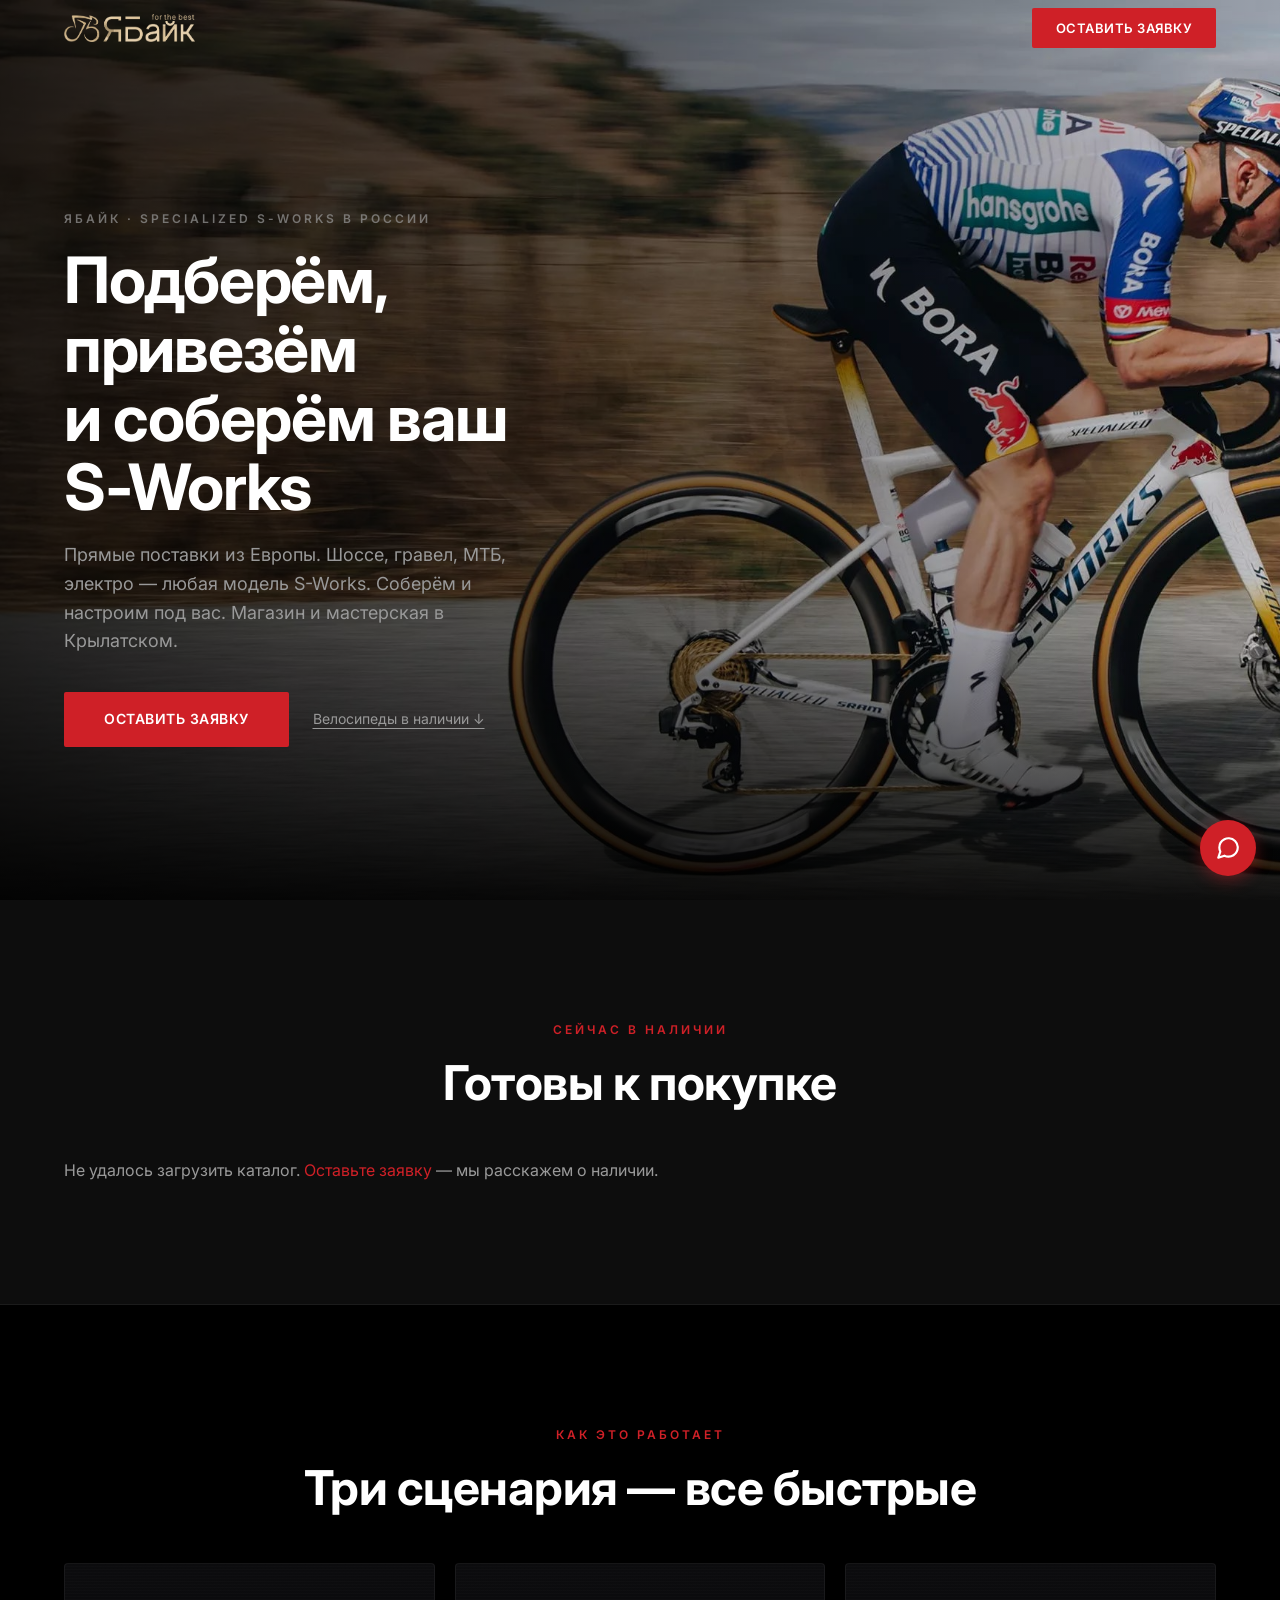
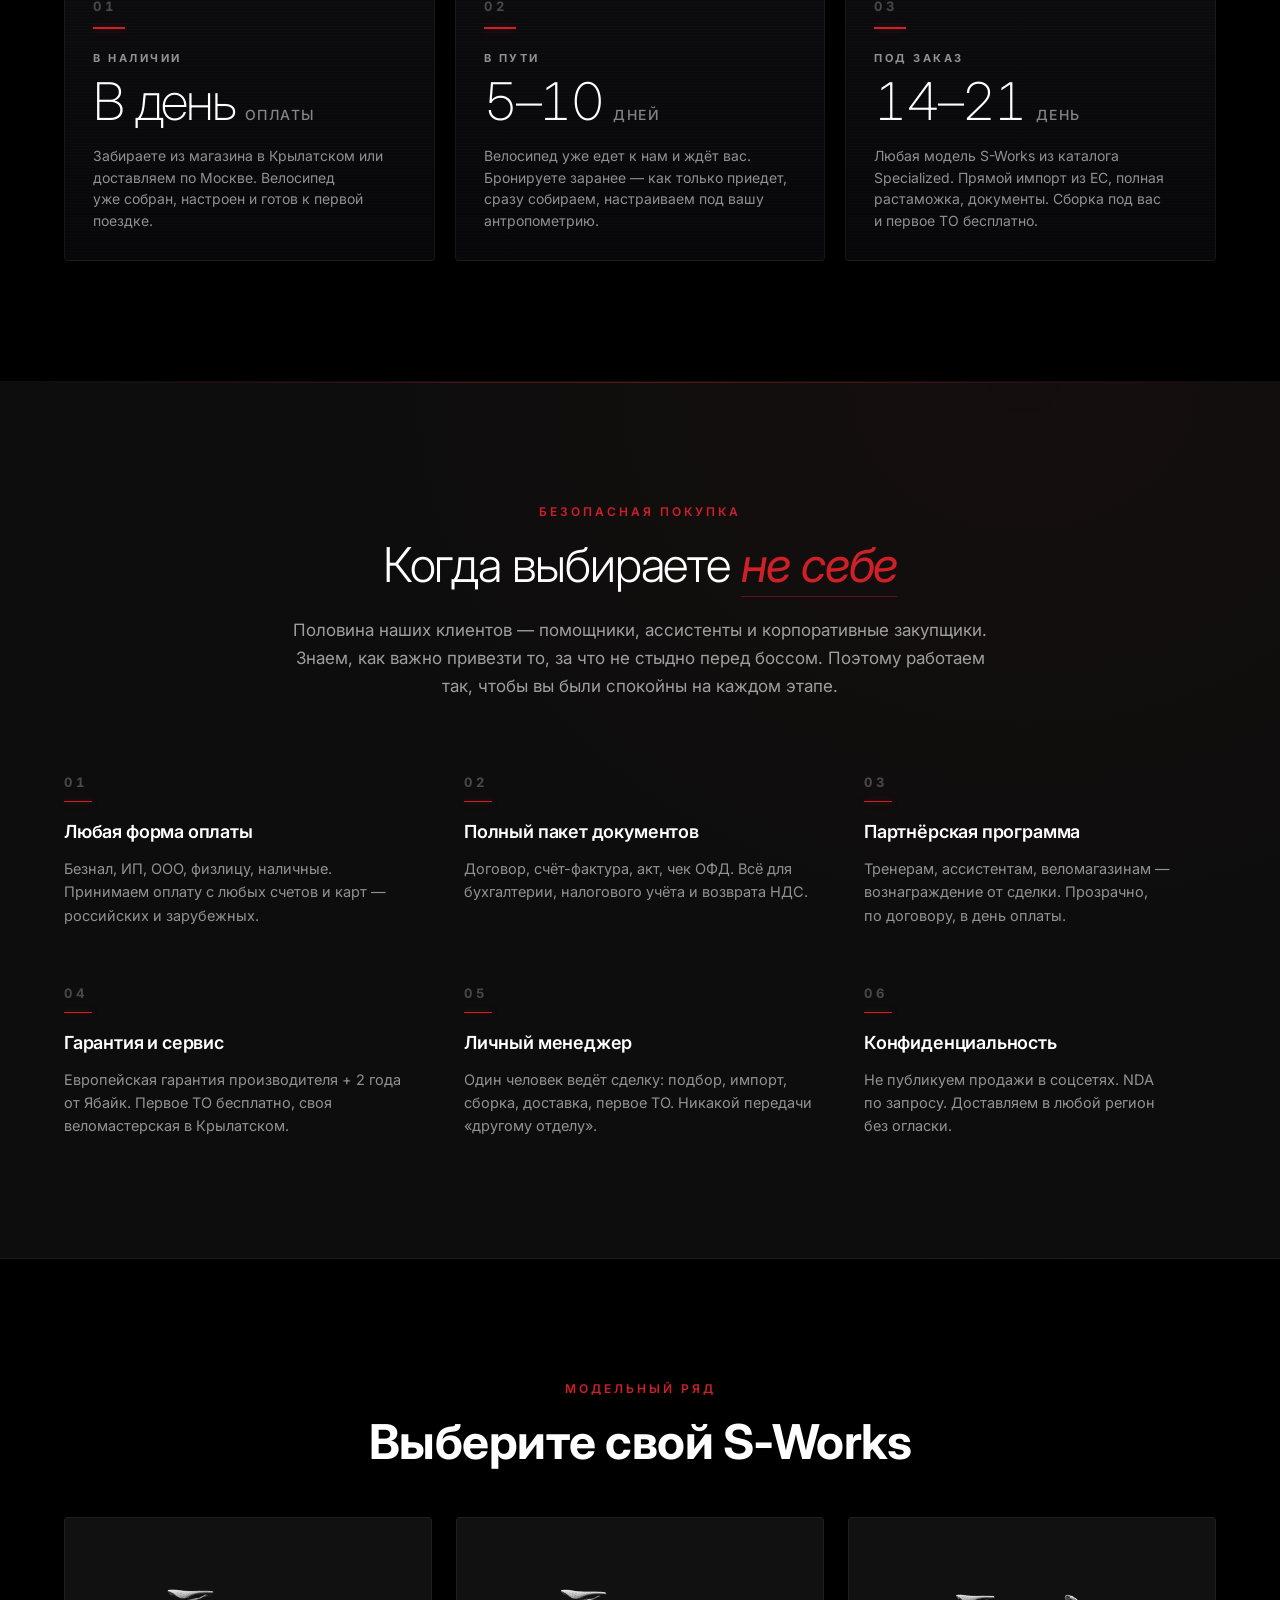
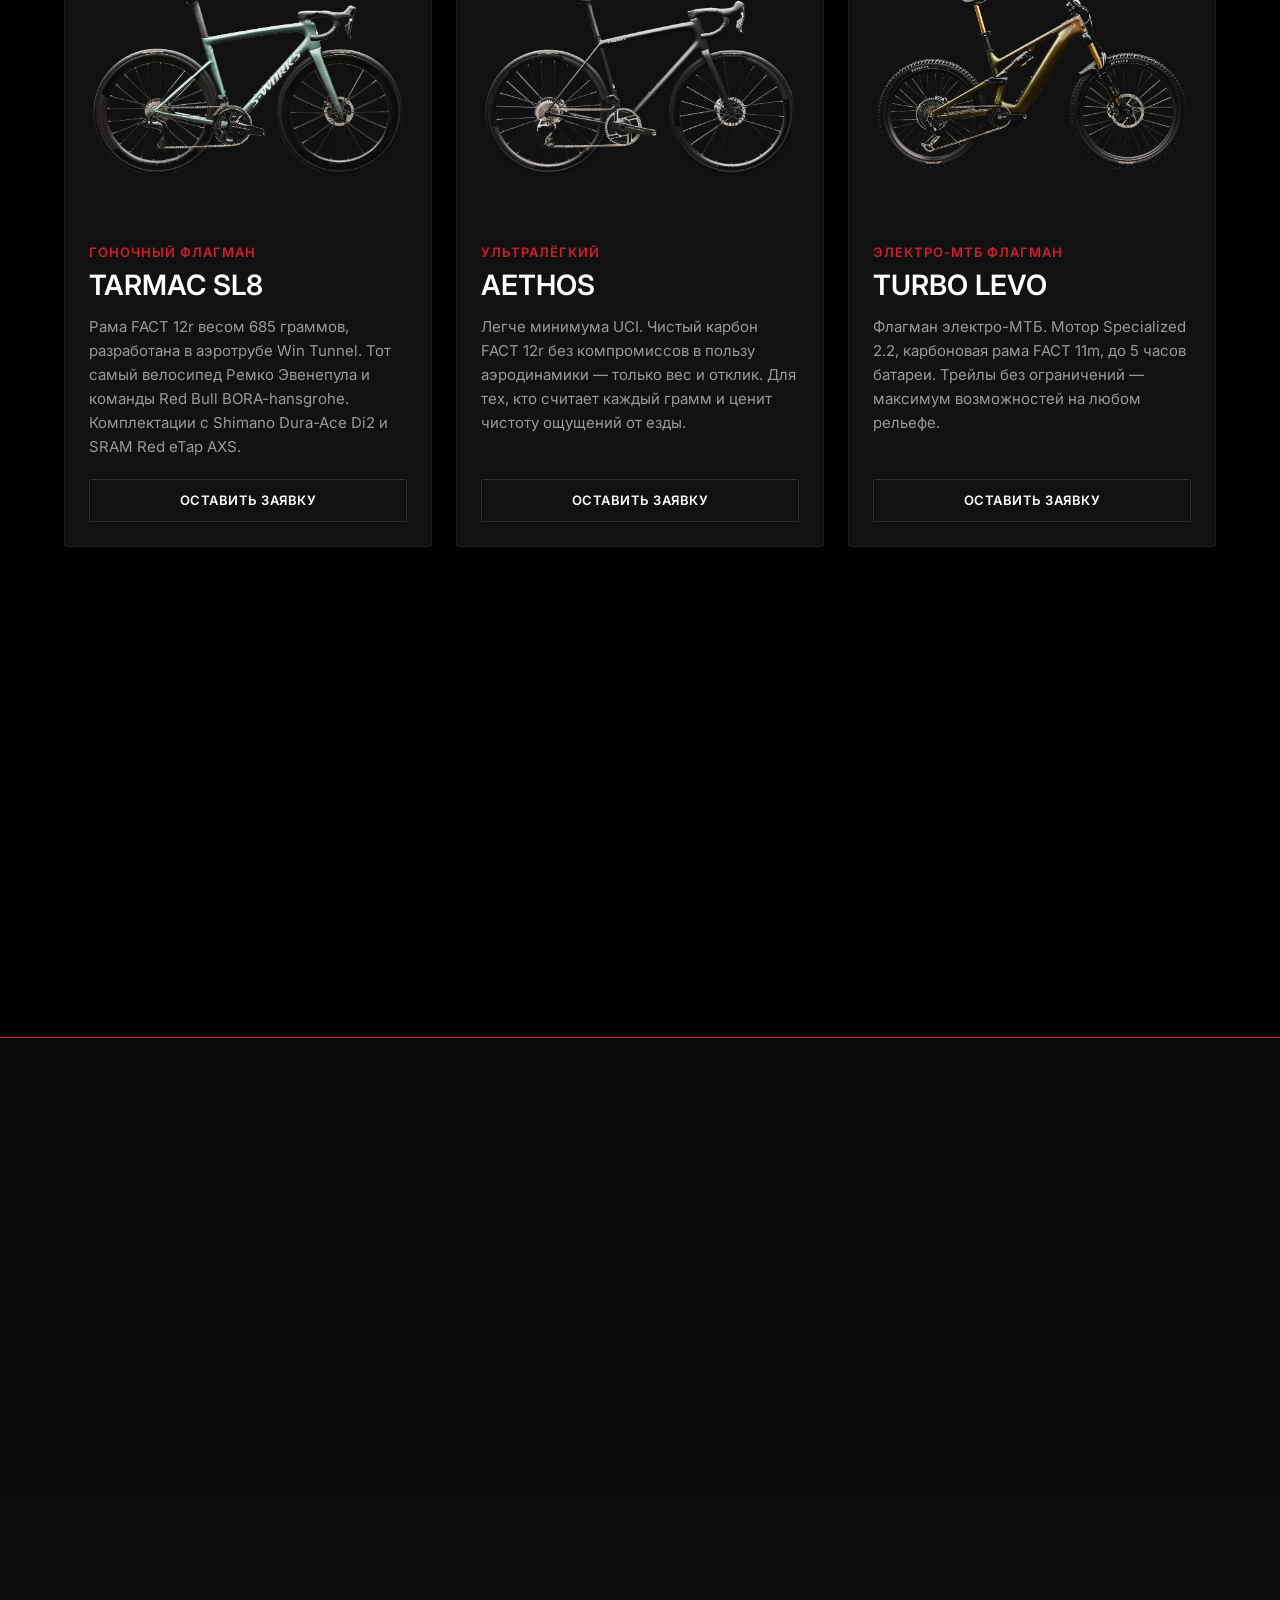
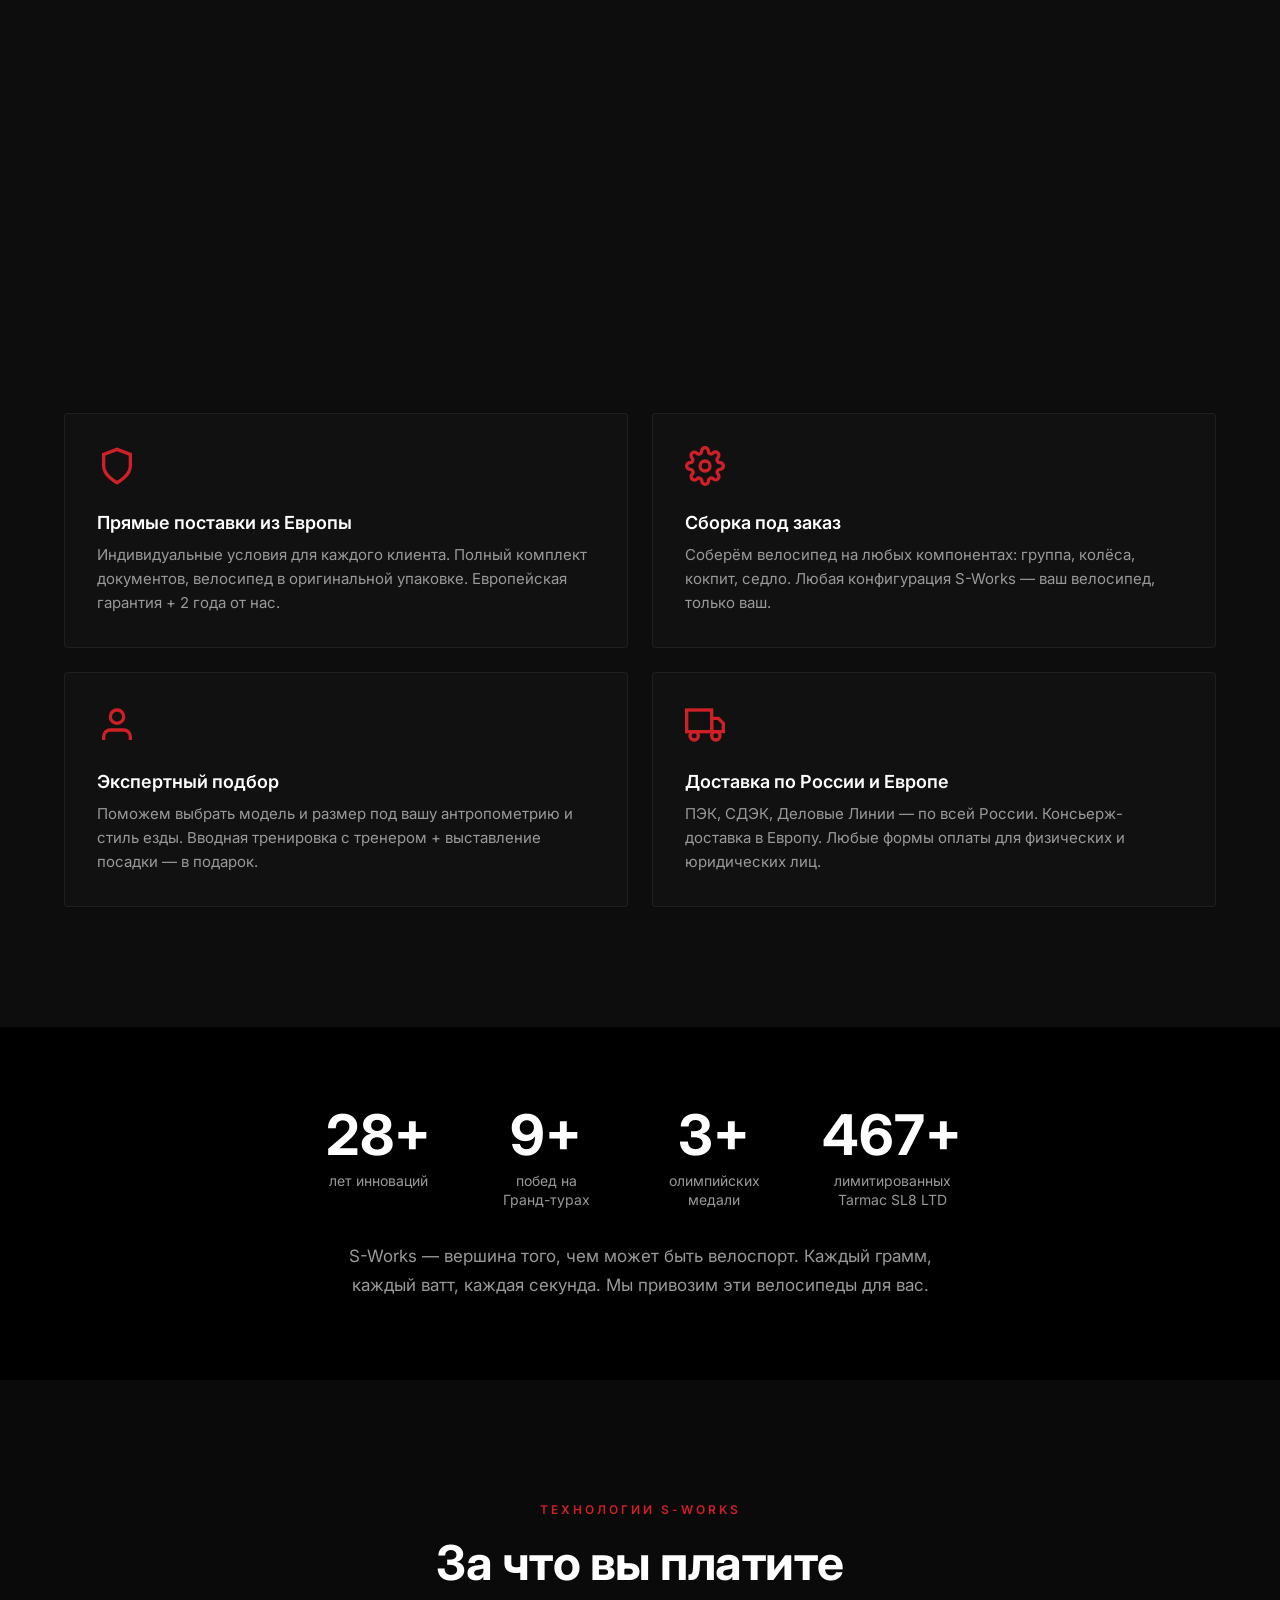
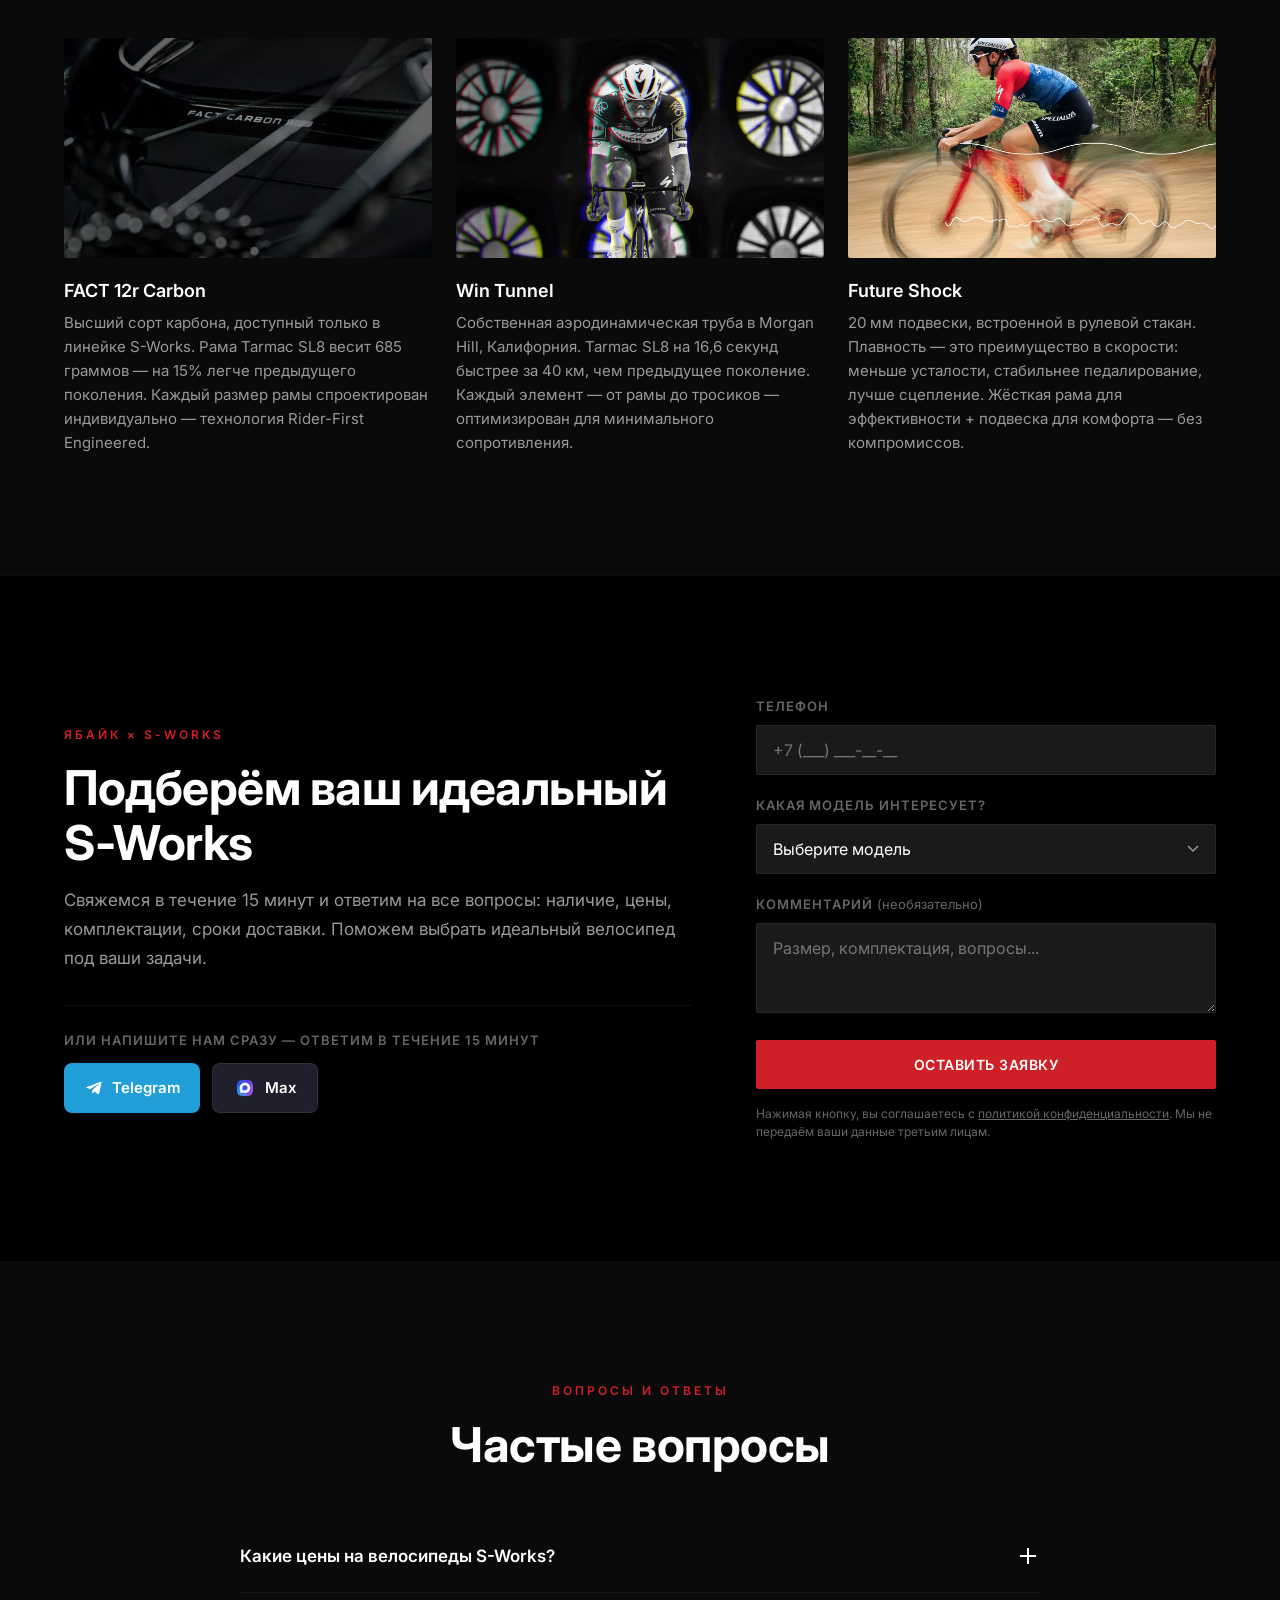
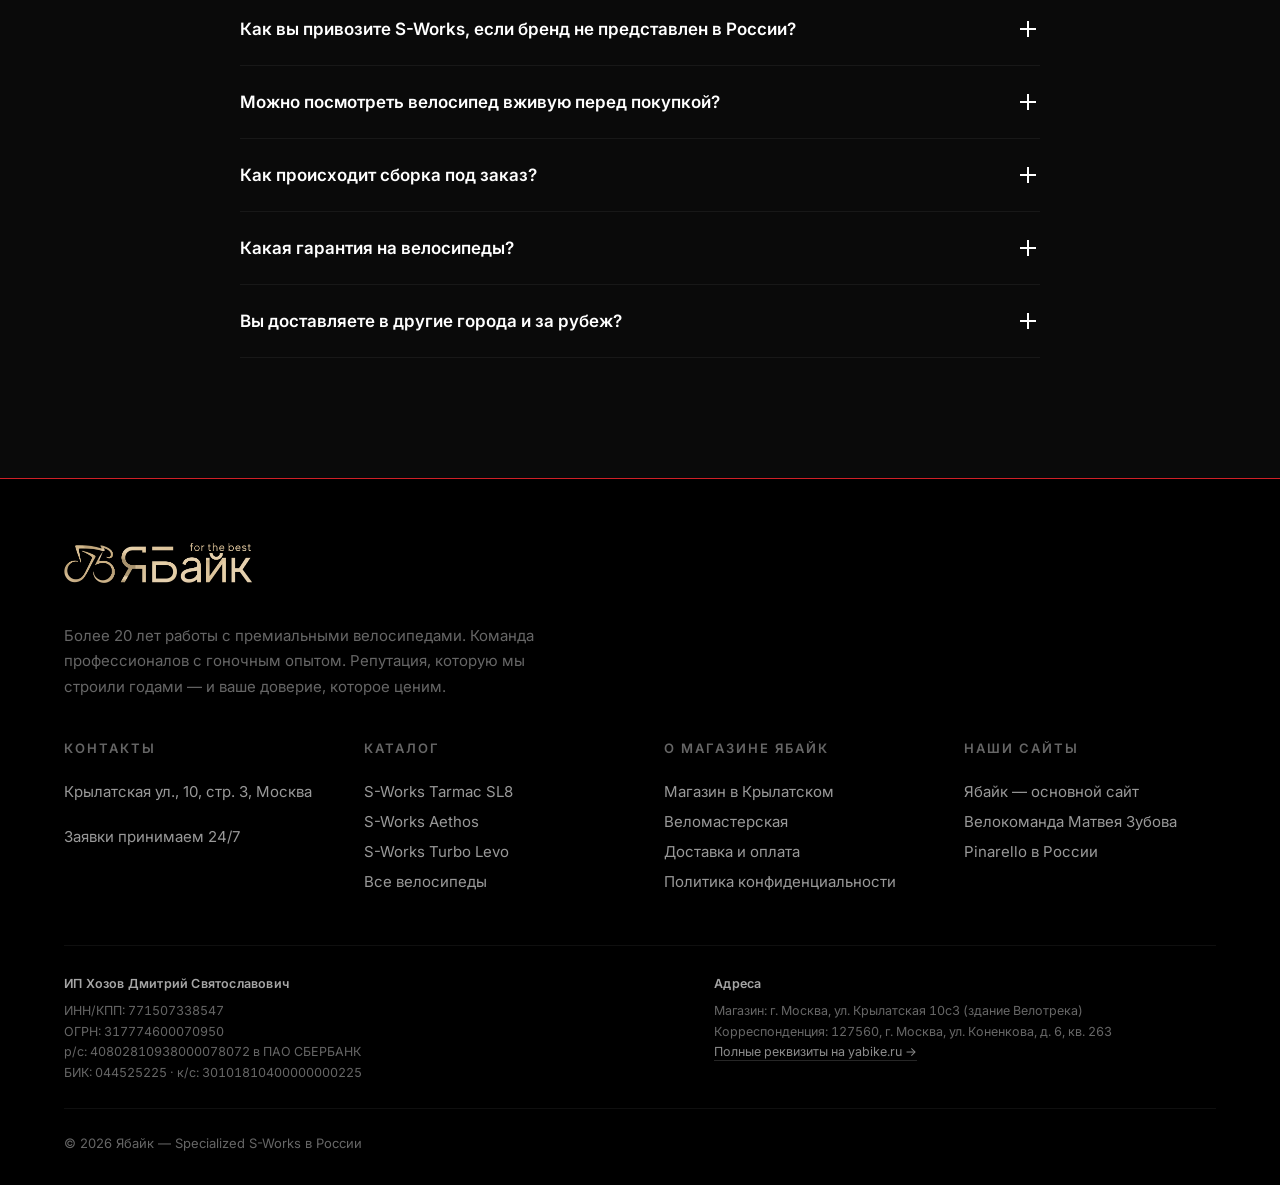
==== index.html @ bd7b8056 "index.html" ====
<!DOCTYPE html>
<html lang="ru">
<head>
  <meta charset="UTF-8">
  <meta name="yandex-verification" content="a8002c55b83342d4" />
  <meta name="viewport" content="width=device-width, initial-scale=1.0">
  <title>Specialized S-Works в России — Ябайк | Подберём, привезём, соберём</title>
  <meta name="description" content="Велосипеды Specialized S-Works в магазине Ябайк. Tarmac SL8, Aethos, Turbo Levo. Прямые поставки из Европы. Магазин в Крылатском. Сборка под заказ, сервис, гарантия.">
  <link rel="preconnect" href="https://fonts.googleapis.com">
  <link rel="preconnect" href="https://fonts.gstatic.com" crossorigin>
  <link href="https://fonts.googleapis.com/css2?family=Inter:wght@400;500;600;700&display=swap" rel="stylesheet">
  <link rel="icon" href="favicon.ico" type="image/x-icon">
  <link rel="icon" type="image/png" sizes="180x180" href="favicon-180.png">
  <link rel="apple-touch-icon" sizes="180x180" href="favicon-180.png">

  <link rel="stylesheet" href="styles.css">
  <link rel="preload" as="image" href="media/remco.webp">
  <!-- Yandex.Metrika counter -->
  <script type="text/javascript">
      (function(m,e,t,r,i,k,a){
          m[i]=m[i]||function(){(m[i].a=m[i].a||[]).push(arguments)};
          m[i].l=1*new Date();
          for (var j = 0; j < document.scripts.length; j++) {if (document.scripts[j].src === r) { return; }}
          k=e.createElement(t),a=e.getElementsByTagName(t)[0],k.async=1,k.src=r,a.parentNode.insertBefore(k,a)
      })(window, document,'script','https://mc.yandex.ru/metrika/tag.js?id=108467185', 'ym');

      ym(108467185, 'init', {ssr:true, webvisor:true, clickmap:true, ecommerce:"dataLayer", referrer: document.referrer, url: location.href, accurateTrackBounce:true, trackLinks:true});
  </script>
  <noscript><div><img src="https://mc.yandex.ru/watch/108467185" style="position:absolute; left:-9999px;" alt="" /></div></noscript>
  <!-- /Yandex.Metrika counter -->
</head>
<body>

<!-- ===== HEADER ===== -->
<header class="header" id="header">
  <div class="container">
    <a href="#" class="header__logo"><img src="я байк-2.png" alt="Ябайк" class="header__logo-img"></a>
    <div class="header__right">
      <a href="#form" class="btn btn--primary btn--small">Оставить заявку</a>
    </div>
  </div>
</header>

<!-- ===== HERO ===== -->
<section class="hero" id="hero">
  <div class="container">
    <div class="hero__content">
      <span class="label label--muted">Ябайк · Specialized S-Works в России</span>
      <h1>Подберём, привезём<br>и соберём ваш <span style="white-space:nowrap">S-Works</span></h1>
      <p class="hero__subtitle">Прямые поставки из Европы. Шоссе, гравел, МТБ, электро — любая модель S-Works. Соберём и настроим под вас. Магазин и мастерская в Крылатском.</p>
      <a href="#stock" class="stock-panel stock-panel--loading" id="hero-stock-panel" aria-label="Перейти к каталогу">
        <div class="stock-panel__head">
          <span class="stock-panel__dot" aria-hidden="true"></span>
          <span class="stock-panel__head-text">Live<span class="stock-panel__head-sep">·</span>Сейчас в каталоге</span>
        </div>

        <div class="stock-panel__stats">
          <div class="stock-stat">
            <span class="stock-stat__label">в наличии</span>
            <span class="stock-stat__num" id="stat-available">—</span>
          </div>
          <div class="stock-stat">
            <span class="stock-stat__label">на&nbsp;таможне</span>
            <span class="stock-stat__num" id="stat-customs">—</span>
          </div>
          <div class="stock-stat">
            <span class="stock-stat__label">под заказ</span>
            <span class="stock-stat__num" id="stat-orderable">—</span>
          </div>
          <div class="stock-stat">
            <span class="stock-stat__label">в выдаче</span>
            <span class="stock-stat__num" id="stat-reserved">—</span>
          </div>
        </div>

        <div class="stock-panel__foot">
          <span class="stock-panel__price" id="stat-min-price"></span>
          <span class="stock-panel__cta">
            Смотреть каталог
            <svg width="14" height="14" viewBox="0 0 24 24" fill="none" stroke="currentColor" stroke-width="2" stroke-linecap="round" stroke-linejoin="round" aria-hidden="true"><line x1="5" y1="12" x2="19" y2="12"/><polyline points="12 5 19 12 12 19"/></svg>
          </span>
        </div>
      </a>
      <div class="hero__cta">
        <a href="#form" class="btn btn--primary">Оставить заявку</a>
        <a href="#stock" class="hero__scroll-link">Велосипеды в наличии ↓</a>
      </div>
    </div>
  </div>
</section>

<!-- ===== IN STOCK ===== -->
<section class="section stock" id="stock">
  <div class="container">
    <div class="text-center mb-48 fade-in">
      <span class="label">Сейчас в наличии</span>
      <h2>Готовы к покупке</h2>
      <p class="stock__hint" aria-hidden="true">
        <svg width="14" height="14" viewBox="0 0 24 24" fill="none" stroke="currentColor" stroke-width="2" stroke-linecap="round" stroke-linejoin="round"><polyline points="15 18 9 12 15 6"/></svg>
        <span>Листайте для просмотра всех</span>
        <svg width="14" height="14" viewBox="0 0 24 24" fill="none" stroke="currentColor" stroke-width="2" stroke-linecap="round" stroke-linejoin="round"><polyline points="9 18 15 12 9 6"/></svg>
      </p>
    </div>
    <div class="stock__grid fade-in" id="stock-grid">
      <!-- JS рендерит карточки -->
    </div>
    <div class="stock__loading" id="stock-loading">
      <p class="stock__loading-text">Загружаем каталог...</p>
      <div class="stock__skeletons">
        <div class="skeleton-card"><div class="skeleton-img"></div><div class="skeleton-line skeleton-line--short"></div><div class="skeleton-line skeleton-line--long"></div><div class="skeleton-line skeleton-line--medium"></div><div class="skeleton-line skeleton-line--btn"></div></div>
        <div class="skeleton-card"><div class="skeleton-img"></div><div class="skeleton-line skeleton-line--short"></div><div class="skeleton-line skeleton-line--long"></div><div class="skeleton-line skeleton-line--medium"></div><div class="skeleton-line skeleton-line--btn"></div></div>
        <div class="skeleton-card"><div class="skeleton-img"></div><div class="skeleton-line skeleton-line--short"></div><div class="skeleton-line skeleton-line--long"></div><div class="skeleton-line skeleton-line--medium"></div><div class="skeleton-line skeleton-line--btn"></div></div>
      </div>
    </div>
  </div>
</section>

<!-- ===== HOW IT WORKS ===== -->
<section class="section how-it-works" id="how-it-works">
  <div class="container">
    <div class="text-center mb-48 fade-in">
      <span class="label">Как это работает</span>
      <h2>Три сценария — все&nbsp;быстрые</h2>
    </div>

    <div class="how-grid fade-in">

      <div class="how-card">
        <span class="how-card__num">01</span>
        <span class="how-card__bar" aria-hidden="true"></span>
        <h3 class="how-card__title">В наличии</h3>
        <div class="how-card__time">
          <span class="how-card__time-num">В день</span>
          <span class="how-card__time-unit">оплаты</span>
        </div>
        <p class="how-card__desc">Забираете из магазина в&nbsp;Крылатском или доставляем по&nbsp;Москве. Велосипед уже&nbsp;собран, настроен и&nbsp;готов к&nbsp;первой поездке.</p>
      </div>

      <div class="how-card">
        <span class="how-card__num">02</span>
        <span class="how-card__bar" aria-hidden="true"></span>
        <h3 class="how-card__title">В пути</h3>
        <div class="how-card__time">
          <span class="how-card__time-num">5–10</span>
          <span class="how-card__time-unit">дней</span>
        </div>
        <p class="how-card__desc">Велосипед уже едет к&nbsp;нам и&nbsp;ждёт вас. Бронируете заранее&nbsp;— как&nbsp;только приедет, сразу собираем, настраиваем под&nbsp;вашу антропометрию.</p>
      </div>

      <div class="how-card">
        <span class="how-card__num">03</span>
        <span class="how-card__bar" aria-hidden="true"></span>
        <h3 class="how-card__title">Под заказ</h3>
        <div class="how-card__time">
          <span class="how-card__time-num">14–21</span>
          <span class="how-card__time-unit">день</span>
        </div>
        <p class="how-card__desc">Любая модель S-Works из&nbsp;каталога Specialized. Прямой импорт из&nbsp;ЕС, полная растаможка, документы. Сборка под&nbsp;вас и&nbsp;первое ТО&nbsp;бесплатно.</p>
      </div>

    </div>
  </div>
</section>

<!-- ===== TRUST / SAFE PURCHASE ===== -->
<section class="section trust" id="trust">
  <div class="container">
    <div class="trust__head fade-in">
      <span class="label">Безопасная покупка</span>
      <h2>Когда выбираете <em class="trust__em">не&nbsp;себе</em></h2>
      <p class="trust__lead">Половина наших клиентов — помощники, ассистенты и&nbsp;корпоративные закупщики. Знаем, как важно привезти то, за&nbsp;что не&nbsp;стыдно перед боссом. Поэтому работаем так, чтобы вы&nbsp;были спокойны на&nbsp;каждом этапе.</p>
    </div>

    <div class="trust__grid fade-in">

      <article class="trust-card">
        <span class="trust-card__num">01</span>
        <span class="trust-card__bar" aria-hidden="true"></span>
        <h3 class="trust-card__title">Любая форма оплаты</h3>
        <p class="trust-card__desc">Безнал, ИП, ООО, физлицу, наличные. Принимаем оплату с&nbsp;любых счетов и&nbsp;карт — российских и&nbsp;зарубежных.</p>
      </article>

      <article class="trust-card">
        <span class="trust-card__num">02</span>
        <span class="trust-card__bar" aria-hidden="true"></span>
        <h3 class="trust-card__title">Полный пакет документов</h3>
        <p class="trust-card__desc">Договор, счёт-фактура, акт, чек&nbsp;ОФД. Всё для бухгалтерии, налогового учёта и&nbsp;возврата НДС.</p>
      </article>

      <article class="trust-card">
        <span class="trust-card__num">03</span>
        <span class="trust-card__bar" aria-hidden="true"></span>
        <h3 class="trust-card__title">Партнёрская программа</h3>
        <p class="trust-card__desc">Тренерам, ассистентам, веломагазинам — вознаграждение от&nbsp;сделки. Прозрачно, по&nbsp;договору, в&nbsp;день&nbsp;оплаты.</p>
      </article>

      <article class="trust-card">
        <span class="trust-card__num">04</span>
        <span class="trust-card__bar" aria-hidden="true"></span>
        <h3 class="trust-card__title">Гарантия и&nbsp;сервис</h3>
        <p class="trust-card__desc">Европейская гарантия производителя + 2&nbsp;года от&nbsp;Ябайк. Первое ТО&nbsp;бесплатно, своя веломастерская в&nbsp;Крылатском.</p>
      </article>

      <article class="trust-card">
        <span class="trust-card__num">05</span>
        <span class="trust-card__bar" aria-hidden="true"></span>
        <h3 class="trust-card__title">Личный менеджер</h3>
        <p class="trust-card__desc">Один человек ведёт сделку: подбор, импорт, сборка, доставка, первое&nbsp;ТО. Никакой передачи «другому отделу».</p>
      </article>

      <article class="trust-card">
        <span class="trust-card__num">06</span>
        <span class="trust-card__bar" aria-hidden="true"></span>
        <h3 class="trust-card__title">Конфиденциальность</h3>
        <p class="trust-card__desc">Не публикуем продажи в&nbsp;соцсетях. NDA по&nbsp;запросу. Доставляем в&nbsp;любой регион без&nbsp;огласки.</p>
      </article>

    </div>
  </div>
</section>

<!-- ===== MODELS ===== -->
<section class="section models" id="models">
  <div class="container">
    <div class="text-center mb-48 fade-in">
      <span class="label">Модельный ряд</span>
      <h2>Выберите свой S-Works</h2>
    </div>

    <div class="models__grid fade-in">

      <!-- TARMAC SL8 -->
      <div class="model-card">
        <img class="model-card__image" src="media/Верные/94926-01_TARMAC-SL8-SW-DI2-PRMFJDMET-METWHT_HERO_DARK-PDP.webp" alt="S-Works Tarmac SL8 — гоночный флагман" loading="lazy">
        <span class="model-card__subtitle">Гоночный флагман</span>
        <h3>TARMAC SL8</h3>
        <p class="model-card__desc">Рама FACT 12r весом 685 граммов, разработана в аэротрубе Win Tunnel. Тот самый велосипед Ремко Эвенепула и команды Red Bull BORA-hansgrohe. Комплектации с Shimano Dura-Ace Di2 и SRAM Red eTap AXS.</p>
        <a href="#form" class="btn btn--outline btn--small btn--full">Оставить заявку</a>
      </div>

      <!-- AETHOS -->
      <div class="model-card">
        <img class="model-card__image" src="media/Верные/97226-02_AETHOS-SW-AXS-CARB-DLMMET_HERO_DARK-PDP.webp" alt="S-Works Aethos — ультралёгкий" loading="lazy">
        <span class="model-card__subtitle">Ультралёгкий</span>
        <h3>AETHOS</h3>
        <p class="model-card__desc">Легче минимума UCI. Чистый карбон FACT 12r без компромиссов в пользу аэродинамики — только вес и отклик. Для тех, кто считает каждый грамм и ценит чистоту ощущений от езды.</p>
        <a href="#form" class="btn btn--outline btn--small btn--full">Оставить заявку</a>
      </div>

      <!-- TURBO LEVO -->
      <div class="model-card">
        <img class="model-card__image" src="media/Верные/95226-06_LEVO-SW-CARBON-G4-LRLGRNMET-BNTGLDMET-CHRM_HERO_DARK-PDP.webp" alt="S-Works Turbo Levo — электро-МТБ флагман" loading="lazy">
        <span class="model-card__subtitle">Электро-МТБ флагман</span>
        <h3>TURBO LEVO</h3>
        <p class="model-card__desc">Флагман электро-МТБ. Мотор Specialized 2.2, карбоновая рама FACT 11m, до 5 часов батареи. Трейлы без ограничений — максимум возможностей на любом рельефе.</p>
        <a href="#form" class="btn btn--outline btn--small btn--full">Оставить заявку</a>
      </div>

    </div>

    <div class="text-center mb-24 fade-in" style="margin-top:48px">
      <span class="label">Также в каталоге</span>
    </div>

    <div class="models__also-grid fade-in">
      <a href="#form" class="mini-card">
        <img class="mini-card__image" src="media/Верные/91426-00_CRUX-SW-FJDMET-DLMMET_HERO-PDP_DARK.webp" alt="S-Works Crux" loading="lazy">
        <div class="mini-card__info">
          <h4>CRUX</h4>
          <span>Гравел</span>
        </div>
      </a>
      <a href="#form" class="mini-card">
        <img class="mini-card__image" src="media/Верные/93126-01_EPIC-WC-SW-METPNGRN-OIS-LQDMET_HERO_DARK-PDP.webp" alt="S-Works Epic World Cup" loading="lazy">
        <div class="mini-card__info">
          <h4>EPIC WORLD CUP</h4>
          <span>Кросс-кантри</span>
        </div>
      </a>
      <a href="#form" class="mini-card">
        <img class="mini-card__image" src="media/Верные/94426-01_ROUBAIX-SW-AXS-FJDMET-CARB_HERO-PDP_DARK.webp" alt="S-Works Roubaix SL8" loading="lazy">
        <div class="mini-card__info">
          <h4>ROUBAIX SL8</h4>
          <span>Шоссе / эндуранс</span>
        </div>
      </a>
      <a href="#form" class="mini-card">
        <img class="mini-card__image" src="media/Верные/98126-00_CREO-SL-SW-CARBON-BDXMET-GLDPRL-SILDST_HERO-PDP_DARK.webp" alt="S-Works Turbo Creo SL" loading="lazy">
        <div class="mini-card__info">
          <h4>TURBO CREO SL</h4>
          <span>Электро-шоссе</span>
        </div>
      </a>
    </div>

    <div class="models__more fade-in">
      А также: Shiv, Diverge STR, Epic 8 EVO, Turbo Kenevo SL и другие модели S-Works — спросите у наших экспертов
    </div>
  </div>
</section>

<!-- ===== CTA MID + BONUSES ===== -->
<section class="cta-mid" id="cta-mid">
  <div class="container fade-in">
    <h3 class="mb-24">Поможем выбрать и собрать ваш S-Works</h3>

    <div class="cta-mid__bonuses">
      <div class="bonus-badge">
        <div class="bonus-badge__title">
          <svg class="bonus-badge__icon" viewBox="0 0 24 24" fill="none" stroke="currentColor" stroke-width="2"><circle cx="12" cy="12" r="3"/><path d="M19.4 15a1.65 1.65 0 0 0 .33 1.82l.06.06a2 2 0 0 1-2.83 2.83l-.06-.06a1.65 1.65 0 0 0-1.82-.33 1.65 1.65 0 0 0-1 1.51V21a2 2 0 0 1-4 0v-.09A1.65 1.65 0 0 0 9 19.4a1.65 1.65 0 0 0-1.82.33l-.06.06a2 2 0 0 1-2.83-2.83l.06-.06A1.65 1.65 0 0 0 4.68 15a1.65 1.65 0 0 0-1.51-1H3a2 2 0 0 1 0-4h.09A1.65 1.65 0 0 0 4.6 9a1.65 1.65 0 0 0-.33-1.82l-.06-.06a2 2 0 0 1 2.83-2.83l.06.06A1.65 1.65 0 0 0 9 4.68a1.65 1.65 0 0 0 1-1.51V3a2 2 0 0 1 4 0v.09a1.65 1.65 0 0 0 1 1.51 1.65 1.65 0 0 0 1.82-.33l.06-.06a2 2 0 0 1 2.83 2.83l-.06.06A1.65 1.65 0 0 0 19.4 9a1.65 1.65 0 0 0 1.51 1H21a2 2 0 0 1 0 4h-.09a1.65 1.65 0 0 0-1.51 1z"/></svg>
          Сборка и конфигурация под заказ
        </div>
        <p>Соберём велосипед на любых компонентах. Группа, колёса, кокпит, седло — всё по вашему выбору. Любая конфигурация S-Works.</p>
      </div>
      <div class="bonus-badge">
        <div class="bonus-badge__title">
          <svg class="bonus-badge__icon" viewBox="0 0 24 24" fill="none" stroke="currentColor" stroke-width="2"><path d="M14.7 6.3a1 1 0 0 0 0 1.4l1.6 1.6a1 1 0 0 0 1.4 0l3.77-3.77a6 6 0 0 1-7.94 7.94l-6.91 6.91a2.12 2.12 0 0 1-3-3l6.91-6.91a6 6 0 0 1 7.94-7.94l-3.76 3.76z"/></svg>
          Первое ТО — бесплатно
        </div>
        <p>После покупки проведём полное техническое обслуживание в нашей мастерской. Оригинальные запчасти, профессиональные механики.</p>
      </div>
      <div class="bonus-badge">
        <div class="bonus-badge__title">
          <svg class="bonus-badge__icon" viewBox="0 0 24 24" fill="none" stroke="currentColor" stroke-width="2"><path d="M20 21v-2a4 4 0 0 0-4-4H8a4 4 0 0 0-4 4v2"/><circle cx="12" cy="7" r="4"/></svg>
          Тренировка с тренером — в подарок
        </div>
        <p>Техника владения велосипедом и профессиональная настройка посадки с квалифицированным тренером.</p>
      </div>
    </div>

    <a href="#form" class="btn btn--primary">Оставить заявку</a>
  </div>
</section>

<!-- ===== ADVANTAGES ===== -->
<section class="section advantages" id="advantages">
  <div class="container">
    <div class="text-center mb-48 fade-in">
      <span class="label">Почему Ябайк</span>
      <h2>Больше, чем магазин</h2>
    </div>

    <div class="advantages__grid">

      <div class="advantage fade-in">
        <svg class="advantage__icon" viewBox="0 0 24 24" fill="none" stroke="currentColor" stroke-width="2"><path d="M21 10c0 7-9 13-9 13s-9-6-9-13a9 9 0 0 1 18 0z"/><circle cx="12" cy="10" r="3"/></svg>
        <h4>Магазин в Крылатском</h4>
        <p>Знаковое место для велосипедистов Москвы. Приезжайте — покажем каталог, проконсультируем, поможем определиться с моделью и размером.</p>
      </div>

      <div class="advantage fade-in">
        <svg class="advantage__icon" viewBox="0 0 24 24" fill="none" stroke="currentColor" stroke-width="2"><path d="M14.7 6.3a1 1 0 0 0 0 1.4l1.6 1.6a1 1 0 0 0 1.4 0l3.77-3.77a6 6 0 0 1-7.94 7.94l-6.91 6.91a2.12 2.12 0 0 1-3-3l6.91-6.91a6 6 0 0 1 7.94-7.94l-3.76 3.76z"/></svg>
        <h4>Своя веломастерская</h4>
        <p>Профессиональные механики, лучшее оборудование, только оригинальные запчасти. Первое ТО — бесплатно.</p>
      </div>

      <div class="advantage fade-in">
        <svg class="advantage__icon" viewBox="0 0 24 24" fill="none" stroke="currentColor" stroke-width="2"><path d="M12 22s8-4 8-10V5l-8-3-8 3v7c0 6 8 10 8 10z"/></svg>
        <h4>Прямые поставки из Европы</h4>
        <p>Индивидуальные условия для каждого клиента. Полный комплект документов, велосипед в оригинальной упаковке. Европейская гарантия + 2 года от нас.</p>
      </div>

      <div class="advantage fade-in">
        <svg class="advantage__icon" viewBox="0 0 24 24" fill="none" stroke="currentColor" stroke-width="2"><circle cx="12" cy="12" r="3"/><path d="M19.4 15a1.65 1.65 0 0 0 .33 1.82l.06.06a2 2 0 0 1-2.83 2.83l-.06-.06a1.65 1.65 0 0 0-1.82-.33 1.65 1.65 0 0 0-1 1.51V21a2 2 0 0 1-4 0v-.09A1.65 1.65 0 0 0 9 19.4a1.65 1.65 0 0 0-1.82.33l-.06.06a2 2 0 0 1-2.83-2.83l.06-.06A1.65 1.65 0 0 0 4.68 15a1.65 1.65 0 0 0-1.51-1H3a2 2 0 0 1 0-4h.09A1.65 1.65 0 0 0 4.6 9a1.65 1.65 0 0 0-.33-1.82l-.06-.06a2 2 0 0 1 2.83-2.83l.06.06A1.65 1.65 0 0 0 9 4.68a1.65 1.65 0 0 0 1-1.51V3a2 2 0 0 1 4 0v.09a1.65 1.65 0 0 0 1 1.51 1.65 1.65 0 0 0 1.82-.33l.06-.06a2 2 0 0 1 2.83 2.83l-.06.06A1.65 1.65 0 0 0 19.4 9a1.65 1.65 0 0 0 1.51 1H21a2 2 0 0 1 0 4h-.09a1.65 1.65 0 0 0-1.51 1z"/></svg>
        <h4>Сборка под заказ</h4>
        <p>Соберём велосипед на любых компонентах: группа, колёса, кокпит, седло. Любая конфигурация S-Works — ваш велосипед, только ваш.</p>
      </div>

      <div class="advantage fade-in">
        <svg class="advantage__icon" viewBox="0 0 24 24" fill="none" stroke="currentColor" stroke-width="2"><path d="M20 21v-2a4 4 0 0 0-4-4H8a4 4 0 0 0-4 4v2"/><circle cx="12" cy="7" r="4"/></svg>
        <h4>Экспертный подбор</h4>
        <p>Поможем выбрать модель и размер под вашу антропометрию и стиль езды. Вводная тренировка с тренером + выставление посадки — в подарок.</p>
      </div>

      <div class="advantage fade-in">
        <svg class="advantage__icon" viewBox="0 0 24 24" fill="none" stroke="currentColor" stroke-width="2"><rect x="1" y="3" width="15" height="13"/><polygon points="16 8 20 8 23 11 23 16 16 16 16 8"/><circle cx="5.5" cy="18.5" r="2.5"/><circle cx="18.5" cy="18.5" r="2.5"/></svg>
        <h4>Доставка по России и Европе</h4>
        <p>ПЭК, СДЭК, Деловые Линии — по всей России. Консьерж-доставка в Европу. Любые формы оплаты для физических и юридических лиц.</p>
      </div>

    </div>
  </div>
</section>

<!-- ===== HERITAGE (compact) ===== -->
<section class="section heritage" id="heritage">
  <div class="container">
    <div class="heritage__compact fade-in">
      <div class="heritage__stats">
        <div class="stat">
          <div class="stat__number" data-target="30">0</div>
          <div class="stat__label">лет инноваций</div>
        </div>
        <div class="stat">
          <div class="stat__number" data-target="10">0</div>
          <div class="stat__label">побед на<br>Гранд-турах</div>
        </div>
        <div class="stat">
          <div class="stat__number" data-target="3">0</div>
          <div class="stat__label">олимпийских<br>медали</div>
        </div>
        <div class="stat">
          <div class="stat__number" data-target="500">0</div>
          <div class="stat__label">лимитированных<br>Tarmac SL8 LTD</div>
        </div>
      </div>
      <p class="heritage__tagline">S-Works — вершина того, чем может быть велоспорт. Каждый грамм, каждый ватт, каждая секунда. Мы привозим эти велосипеды для вас.</p>
    </div>
  </div>
</section>

<!-- ===== TECH CARDS ===== -->
<section class="section tech" id="tech">
  <div class="container">
    <div class="text-center mb-48 fade-in">
      <span class="label">Технологии S-Works</span>
      <h2>За что вы платите</h2>
    </div>

    <div class="tech-grid fade-in">
      <div class="tech-card">
        <img class="tech-card__image" src="media/factCarbonFiberHero.webp" alt="FACT 12r Carbon — эксклюзивный карбон S-Works" loading="lazy">
        <h4>FACT 12r Carbon</h4>
        <p>Высший сорт карбона, доступный только в линейке S-Works. Рама Tarmac SL8 весит 685 граммов — на 15% легче предыдущего поколения. Каждый размер рамы спроектирован индивидуально — технология Rider-First Engineered.</p>
      </div>
      <div class="tech-card">
        <img class="tech-card__image" src="media/aero-is-everything-Hero-End-1440x810.webp" alt="Win Tunnel — собственная аэродинамическая труба Specialized" loading="lazy">
        <h4>Win Tunnel</h4>
        <p>Собственная аэродинамическая труба в Morgan Hill, Калифорния. Tarmac SL8 на 16,6 секунд быстрее за 40 км, чем предыдущее поколение. Каждый элемент — от рамы до тросиков — оптимизирован для минимального сопротивления.</p>
      </div>
      <div class="tech-card">
        <img class="tech-card__image" src="media/FutureShockBenefitsBiDirHero.webp" alt="Future Shock — подвеска в рулевом стакане" loading="lazy">
        <h4>Future Shock</h4>
        <p>20 мм подвески, встроенной в рулевой стакан. Плавность — это преимущество в скорости: меньше усталости, стабильнее педалирование, лучше сцепление. Жёсткая рама для эффективности + подвеска для комфорта — без компромиссов.</p>
      </div>
    </div>
  </div>
</section>

<!-- ===== FORM ===== -->
<section class="section form-section" id="form">
  <div class="container">
    <div class="form-section__inner">

      <div class="form-section__text fade-in">
        <span class="label">Ябайк × S-Works</span>
        <h2>Подберём ваш идеальный S-Works</h2>
        <p>Свяжемся в течение 15 минут и ответим на все вопросы: наличие, цены, комплектации, сроки доставки. Поможем выбрать идеальный велосипед под ваши задачи.</p>
        <div class="form-section__messengers">
          <span class="form-section__messengers-label">Или напишите нам сразу — ответим в течение 15 минут</span>
          <div class="form-section__messengers-buttons">
            <a href="https://t.me/+79261561098?text=Здравствуйте!%20Интересует%20S-Works%2C%20хочу%20уточнить%20детали" target="_blank" rel="noopener" class="msg-btn msg-btn--telegram" data-messenger="telegram">
              <svg width="20" height="20" viewBox="0 0 24 24" fill="currentColor" aria-hidden="true"><path d="M9.78 18.65l.28-4.23 7.68-6.92c.34-.31-.07-.46-.52-.19L7.74 13.3 3.64 12c-.88-.25-.89-.86.2-1.3l15.97-6.16c.73-.33 1.43.18 1.15 1.3l-2.72 12.81c-.19.91-.74 1.13-1.5.71L12.6 16.3l-1.99 1.93c-.23.23-.42.42-.83.42z"/></svg>
              <span>Telegram</span>
            </a>
            <a href="https://max.ru/u/f9LHodD0cOK6SyhYw6wLkadI0MkIYXuFkqs3zq_UgZvN20eviN4sTqLADWs" target="_blank" rel="noopener" class="msg-btn msg-btn--max" data-messenger="max">
              <img src="max-icon.webp" alt="" width="24" height="24" class="msg-btn__icon-img">
              <span>Max</span>
            </a>
          </div>
        </div>
      </div>

      <div class="form-section__form fade-in">
        <form id="lead-form" action="https://formsubmit.co/yabike.ru@yandex.ru" method="POST">
          <input type="hidden" name="_subject" value="Новая заявка с лендинга S-Works">
          <input type="hidden" name="_captcha" value="false">
          <input type="hidden" name="_template" value="table">
          <div class="form-group">
            <label for="phone">Телефон</label>
            <input type="tel" id="phone" name="phone" placeholder="+7 (___) ___-__-__" required>
          </div>
          <div class="form-group">
            <label for="model">Какая модель интересует?</label>
            <select id="model" name="model">
              <option value="" disabled selected>Выберите модель</option>
              <option value="tarmac-sl8">Tarmac SL8 (шоссе, гонки)</option>
              <option value="aethos">Aethos (шоссе, ультралайт)</option>
              <option value="roubaix">Roubaix SL8 (шоссе, эндуранс)</option>
              <option value="turbo-levo">Turbo Levo (электро-МТБ)</option>
              <option value="crux">Crux (гравел)</option>
              <option value="epic">Epic (кросс-кантри)</option>
              <option value="turbo-creo">Turbo Creo SL (электро-шоссе)</option>
              <option value="shiv">Shiv (разделка)</option>
              <option value="other">Другая модель</option>
              <option value="undecided">Ещё не определился</option>
            </select>
          </div>
          <div class="form-group">
            <label for="comment">Комментарий <span style="font-weight:400;text-transform:none;letter-spacing:0">(необязательно)</span></label>
            <textarea id="comment" name="comment" rows="3" placeholder="Размер, комплектация, вопросы..."></textarea>
          </div>
          <button type="submit" class="btn btn--primary btn--full">Оставить заявку</button>
          <p class="form__fine-print">Нажимая кнопку, вы соглашаетесь с <a href="privacy-policy.html" target="_blank">политикой конфиденциальности</a>. Мы не передаём ваши данные третьим лицам.</p>
        </form>
      </div>

    </div>
  </div>
</section>

<!-- ===== FAQ ===== -->
<section class="section faq" id="faq">
  <div class="container">
    <div class="text-center mb-48 fade-in">
      <span class="label">Вопросы и ответы</span>
      <h2>Частые вопросы</h2>
    </div>

    <div class="faq-list fade-in">

      <div class="faq-item">
        <button class="faq-item__question">
          Какие цены на велосипеды S-Works?
          <span class="faq-item__icon"></span>
        </button>
        <div class="faq-item__answer">
          <p>Актуальные цены и наличие смотрите в разделе <a href="#stock" style="color:var(--color-primary);text-decoration:underline">Сейчас в наличии</a> — там реальные велосипеды с конкретными ценами, готовые к покупке. Если нужной модели нет в каталоге, привезём под заказ из Европы — оставьте заявку, подготовим персональное предложение.</p>
        </div>
      </div>

      <div class="faq-item">
        <button class="faq-item__question">
          Как вы привозите S-Works, если бренд не представлен в России?
          <span class="faq-item__icon"></span>
        </button>
        <div class="faq-item__answer">
          <p>Мы осуществляем прямые поставки из Европы. Каждый велосипед приходит с полным комплектом документов, в оригинальной заводской упаковке, с европейской гарантией от Specialized. Дополнительно мы даём 2 года гарантии от нашего магазина.</p>
        </div>
      </div>

      <div class="faq-item">
        <button class="faq-item__question">
          Можно посмотреть велосипед вживую перед покупкой?
          <span class="faq-item__icon"></span>
        </button>
        <div class="faq-item__answer">
          <p>В нашем магазине в Крылатском мы покажем каталог, расскажем о каждой модели и поможем с выбором. Если нужная модель есть в наличии — сможете посмотреть вживую. Также организуем тест-райды по предварительной записи.</p>
        </div>
      </div>

      <div class="faq-item">
        <button class="faq-item__question">
          Как происходит сборка под заказ?
          <span class="faq-item__icon"></span>
        </button>
        <div class="faq-item__answer">
          <p>Вы выбираете раму и цвет, а мы собираем велосипед на любых компонентах: группа, колёса, кокпит, седло — всё по вашему выбору. Срок сборки — от 2 до 8 недель в зависимости от наличия компонентов.</p>
        </div>
      </div>

      <div class="faq-item">
        <button class="faq-item__question">
          Какая гарантия на велосипеды?
          <span class="faq-item__icon"></span>
        </button>
        <div class="faq-item__answer">
          <p>Все велосипеды поставляются с европейской гарантией от Specialized. Дополнительно мы даём 2 года гарантии от нашего магазина. Первое техническое обслуживание — бесплатно.</p>
        </div>
      </div>

      <div class="faq-item">
        <button class="faq-item__question">
          Вы доставляете в другие города и за рубеж?
          <span class="faq-item__icon"></span>
        </button>
        <div class="faq-item__answer">
          <p>Да, доставляем по всей России транспортными компаниями ПЭК, СДЭК и Деловые Линии. Для клиентов в Европе работает консьерж-сервис — доставим велосипед и любые аксессуары.</p>
        </div>
      </div>

    </div>
  </div>
</section>

<!-- ===== FOOTER ===== -->
<footer class="footer" id="footer">
  <div class="container">
    <div class="footer__logo"><img src="я байк-2.png" alt="Ябайк" class="footer__logo-img"></div>
    <p class="footer__about">Более 20 лет работы с премиальными велосипедами. Команда профессионалов с гоночным опытом. Репутация, которую мы строили годами — и ваше доверие, которое ценим.</p>

    <div class="footer__grid">
      <div class="footer__col">
        <h4>Контакты</h4>
        <p>Крылатская ул., 10, стр. 3, Москва</p>
        <p>Заявки принимаем 24/7</p>
      </div>
      <div class="footer__col">
        <h4>Каталог</h4>
        <a href="#models">S-Works Tarmac SL8</a>
        <a href="#models">S-Works Aethos</a>
        <a href="#models">S-Works Turbo Levo</a>
        <a href="#models">Все велосипеды</a>
      </div>
      <div class="footer__col">
        <h4>О магазине Ябайк</h4>
        <a href="#advantages">Магазин в Крылатском</a>
        <a href="#advantages">Веломастерская</a>
        <a href="#faq">Доставка и оплата</a>
        <a href="privacy-policy.html">Политика конфиденциальности</a>
      </div>
      <div class="footer__col">
        <h4>Наши сайты</h4>
        <a href="https://yabike.ru" target="_blank" rel="noopener">Ябайк — основной сайт</a>
        <a href="https://zybov-team.ru" target="_blank" rel="noopener">Велокоманда Матвея Зубова</a>
        <a href="https://www.pinarello-bikes.ru/" target="_blank" rel="noopener">Pinarello в России</a>
      </div>
    </div>

    <div class="footer__legal">
      <div class="footer__legal-grid">
        <div class="footer__legal-col">
          <p class="footer__legal-title">ИП Хозов Дмитрий Святославович</p>
          <p>ИНН/КПП: 771507338547</p>
          <p>ОГРН: 317774600070950</p>
          <p>р/с: 40802810938000078072 в&nbsp;ПАО СБЕРБАНК</p>
          <p>БИК: 044525225 · к/с: 30101810400000000225</p>
        </div>
        <div class="footer__legal-col">
          <p class="footer__legal-title">Адреса</p>
          <p>Магазин: г. Москва, ул.&nbsp;Крылатская&nbsp;10с3 (здание Велотрека)</p>
          <p>Корреспонденция: 127560, г.&nbsp;Москва, ул.&nbsp;Коненкова, д.&nbsp;6, кв.&nbsp;263</p>
          <p><a href="https://yabike.ru/company/" target="_blank" rel="noopener">Полные реквизиты на&nbsp;yabike.ru →</a></p>
        </div>
      </div>
    </div>

    <div class="footer__bottom">
      &copy; 2026 Ябайк — Specialized S-Works в России
    </div>
  </div>
</footer>

<!-- ===== BOOKING / SHOW MODAL ===== -->
<div class="modal-overlay" id="booking-modal" style="display:none" data-mode="booking">
  <div class="modal">
    <button class="modal__close" id="modal-close" aria-label="Закрыть">&times;</button>
    <h3 id="modal-title">Забронировать</h3>
    <p class="modal__bike-name" id="modal-bike-name"></p>
    <p class="modal__lead" id="modal-lead" style="display:none">Покажем велосипед в&nbsp;реальном времени по&nbsp;видеосвязи. Подробно посмотрим компоненты, ответим на&nbsp;вопросы. Удобное время согласуем.</p>
    <form id="booking-form" action="https://formsubmit.co/yabike.ru@yandex.ru" method="POST">
      <input type="hidden" name="_subject" id="booking-subject" value="Бронирование велосипеда — S-Works">
      <input type="hidden" name="_captcha" value="false">
      <input type="hidden" name="_template" value="table">
      <input type="hidden" name="type" id="booking-type" value="booking">
      <input type="hidden" name="bike_model" id="booking-bike-model" value="">
      <div class="form-group">
        <label for="booking-phone">Телефон</label>
        <input type="tel" id="booking-phone" name="phone" placeholder="+7 (___) ___-__-__" required>
      </div>
      <div class="form-group" id="booking-time-group" style="display:none">
        <label for="booking-time">Удобное время <span style="font-weight:400;text-transform:none;letter-spacing:0">(необязательно)</span></label>
        <input type="text" id="booking-time" name="time" placeholder="Например: завтра вечером, в субботу днём">
      </div>
      <button type="submit" id="booking-submit" class="btn btn--primary btn--full">Забронировать</button>
      <p class="form__fine-print" id="booking-finehint">Перезвоним в течение 15 минут для подтверждения.</p>
    </form>
  </div>
</div>

<!-- ===== MESSENGER FAB ===== -->
<div class="msg-fab" id="msg-fab">
  <div class="msg-fab__options">
    <a href="https://t.me/+79261561098?text=Здравствуйте!%20Интересует%20S-Works%2C%20хочу%20уточнить%20детали" target="_blank" rel="noopener" class="msg-fab__option msg-fab__option--telegram" data-messenger="telegram" aria-label="Написать в Telegram">
      <svg width="22" height="22" viewBox="0 0 24 24" fill="currentColor" aria-hidden="true"><path d="M9.78 18.65l.28-4.23 7.68-6.92c.34-.31-.07-.46-.52-.19L7.74 13.3 3.64 12c-.88-.25-.89-.86.2-1.3l15.97-6.16c.73-.33 1.43.18 1.15 1.3l-2.72 12.81c-.19.91-.74 1.13-1.5.71L12.6 16.3l-1.99 1.93c-.23.23-.42.42-.83.42z"/></svg>
    </a>
    <a href="https://max.ru/u/f9LHodD0cOK6SyhYw6wLkadI0MkIYXuFkqs3zq_UgZvN20eviN4sTqLADWs" target="_blank" rel="noopener" class="msg-fab__option msg-fab__option--max" data-messenger="max" aria-label="Написать в Max">
      <img src="max-icon.webp" alt="Max" width="32" height="32">
    </a>
  </div>
  <button type="button" class="msg-fab__toggle" id="msg-fab-toggle" aria-label="Связаться с нами">
    <svg class="msg-fab__icon msg-fab__icon--chat" width="26" height="26" viewBox="0 0 24 24" fill="none" stroke="currentColor" stroke-width="2" stroke-linecap="round" stroke-linejoin="round" aria-hidden="true"><path d="M21 11.5a8.38 8.38 0 0 1-.9 3.8 8.5 8.5 0 0 1-7.6 4.7 8.38 8.38 0 0 1-3.8-.9L3 21l1.9-5.7a8.38 8.38 0 0 1-.9-3.8 8.5 8.5 0 0 1 4.7-7.6 8.38 8.38 0 0 1 3.8-.9h.5a8.48 8.48 0 0 1 8 8v.5z"/></svg>
    <svg class="msg-fab__icon msg-fab__icon--close" width="26" height="26" viewBox="0 0 24 24" fill="none" stroke="currentColor" stroke-width="2.5" stroke-linecap="round" stroke-linejoin="round" aria-hidden="true"><line x1="18" y1="6" x2="6" y2="18"/><line x1="6" y1="6" x2="18" y2="18"/></svg>
  </button>
</div>

<!-- ===== JAVASCRIPT ===== -->
<script>
(function() {
  'use strict';

  // --- Header scroll ---
  var header = document.getElementById('header');
  window.addEventListener('scroll', function() {
    if (window.scrollY > 60) {
      header.classList.add('header--scrolled');
    } else {
      header.classList.remove('header--scrolled');
    }
  }, { passive: true });

  // --- Scroll animations (IntersectionObserver) ---
  var fadeEls = document.querySelectorAll('.fade-in');
  if ('IntersectionObserver' in window) {
    var observer = new IntersectionObserver(function(entries) {
      entries.forEach(function(entry) {
        if (entry.isIntersecting) {
          entry.target.classList.add('is-visible');
          observer.unobserve(entry.target);
        }
      });
    }, { threshold: 0.1, rootMargin: '0px 0px -40px 0px' });
    fadeEls.forEach(function(el) { observer.observe(el); });
  } else {
    fadeEls.forEach(function(el) { el.classList.add('is-visible'); });
  }

  // --- FAQ accordion ---
  document.querySelectorAll('.faq-item__question').forEach(function(btn) {
    btn.addEventListener('click', function() {
      var item = this.closest('.faq-item');
      var isOpen = item.classList.contains('is-open');
      document.querySelectorAll('.faq-item.is-open').forEach(function(el) {
        el.classList.remove('is-open');
      });
      if (!isOpen) item.classList.add('is-open');
    });
  });

  // --- Phone mask (shared) ---
  function applyPhoneMask(input) {
    if (!input) return;
    input.addEventListener('input', function(e) {
      var x = e.target.value.replace(/\D/g, '');
      if (x.length > 0 && x[0] === '8') x = '7' + x.substring(1);
      if (x.length > 0 && x[0] !== '7') x = '7' + x;
      var formatted = '';
      if (x.length > 0) formatted = '+7';
      if (x.length > 1) formatted += ' (' + x.substring(1, 4);
      if (x.length >= 4) formatted += ') ' + x.substring(4, 7);
      if (x.length >= 7) formatted += '-' + x.substring(7, 9);
      if (x.length >= 9) formatted += '-' + x.substring(9, 11);
      e.target.value = formatted;
    });
    input.addEventListener('keydown', function(e) {
      if (e.key === 'Backspace' && this.value.length <= 3) {
        e.preventDefault();
        this.value = '';
      }
    });
    input.addEventListener('focus', function() {
      if (!this.value) this.value = '+7';
    });
  }

  applyPhoneMask(document.getElementById('phone'));
  applyPhoneMask(document.getElementById('booking-phone'));

  // --- Stat counter animation ---
  var statsAnimated = false;
  var statsSection = document.querySelector('.heritage__stats');
  if (statsSection && 'IntersectionObserver' in window) {
    var statsObserver = new IntersectionObserver(function(entries) {
      if (entries[0].isIntersecting && !statsAnimated) {
        statsAnimated = true;
        animateCounters();
        statsObserver.unobserve(statsSection);
      }
    }, { threshold: 0.3 });
    statsObserver.observe(statsSection);
  }

  function animateCounters() {
    document.querySelectorAll('.stat__number').forEach(function(el) {
      var target = parseInt(el.getAttribute('data-target'), 10);
      var duration = 2000;
      var start = performance.now();

      function update(now) {
        var elapsed = now - start;
        var progress = Math.min(elapsed / duration, 1);
        var eased = 1 - Math.pow(1 - progress, 3);
        var current = Math.round(target * eased);
        el.textContent = current + '+';
        if (progress < 1) requestAnimationFrame(update);
      }
      requestAnimationFrame(update);
    });
  }

  // --- Smooth scroll for anchors ---
  document.querySelectorAll('a[href^="#"]').forEach(function(link) {
    link.addEventListener('click', function(e) {
      var targetId = this.getAttribute('href');
      if (targetId === '#') return;
      var targetEl = document.querySelector(targetId);
      if (targetEl) {
        e.preventDefault();
        var offset = parseInt(getComputedStyle(document.documentElement).getPropertyValue('--header-h'), 10) || 56;
        var top = targetEl.getBoundingClientRect().top + window.pageYOffset - offset;
        window.scrollTo({ top: top, behavior: 'smooth' });
      }
    });
  });

  // --- Form AJAX submit ---
  var form = document.getElementById('lead-form');
  if (form) {
    form.addEventListener('submit', function(e) {
      e.preventDefault();

      var phone = document.getElementById('phone').value.replace(/\D/g, '');
      if (phone.length < 11) {
        document.getElementById('phone').style.borderColor = '#CF2027';
        return;
      }
      document.getElementById('phone').style.borderColor = '';

      var formData = new FormData(form);
      var submitBtn = form.querySelector('button[type="submit"]');
      submitBtn.textContent = 'Отправка...';
      submitBtn.disabled = true;

      fetch(form.action, {
        method: 'POST',
        body: formData,
        headers: { 'Accept': 'application/json' }
      }).then(function(response) {
        if (response.ok) {
          if (typeof ym !== 'undefined') ym(108467185, 'reachGoal', 'lead_form');
          form.innerHTML = '<div style="text-align:center;padding:40px 0"><h3 style="color:#fff;margin-bottom:12px">Спасибо за заявку!</h3><p style="color:#999">Наш эксперт свяжется с вами в ближайшее время.</p></div>';
        } else {
          submitBtn.textContent = 'Оставить заявку';
          submitBtn.disabled = false;
        }
      }).catch(function() {
        submitBtn.textContent = 'Оставить заявку';
        submitBtn.disabled = false;
      });
    });
  }

  // --- Stock section: fetch from Google Sheets via Apps Script ---
  // ВАЖНО: замените URL на ваш задеплоенный Apps Script
  var SHEET_URL = 'https://script.google.com/macros/s/AKfycbx7XYLnVJV7K6G167r68SdGS_r-sdkFcHJLjmBmkEvBTwJ-pygnPHEBTmNXOmaUMsSP/exec';

  function escapeHtml(str) {
    var div = document.createElement('div');
    div.textContent = str;
    return div.innerHTML;
  }

  function escapeAttr(str) {
    return str.replace(/&/g, '&amp;').replace(/"/g, '&quot;').replace(/</g, '&lt;').replace(/>/g, '&gt;');
  }

  function normalizePhotoUrl(url) {
    if (!url) return '';
    var match = url.match(/\/d\/([a-zA-Z0-9_-]+)/);
    if (match) {
      return 'https://lh3.googleusercontent.com/d/' + match[1];
    }
    return url;
  }

  function parsePrice(str) {
    var match = String(str || '').replace(/\s| /g, '').match(/\d+/);
    return match ? parseInt(match[0], 10) : null;
  }

  function formatPrice(num) {
    return num.toString().replace(/\B(?=(\d{3})+(?!\d))/g, ' ');
  }

  function pluralBikes(n) {
    var mod10 = n % 10, mod100 = n % 100;
    if (mod10 === 1 && mod100 !== 11) return n + ' велосипед';
    if (mod10 >= 2 && mod10 <= 4 && (mod100 < 10 || mod100 >= 20)) return n + ' велосипеда';
    return n + ' велосипедов';
  }

  function getWeekSeed() {
    var d = new Date();
    var startOfYear = new Date(d.getFullYear(), 0, 1);
    var weekNum = Math.floor((d - startOfYear) / (7 * 24 * 60 * 60 * 1000));
    return d.getFullYear() * 100 + weekNum;
  }

  function seededRandom(seed, min, max) {
    var x = Math.sin(seed) * 10000;
    x = x - Math.floor(x);
    return Math.floor(x * (max - min + 1)) + min;
  }

  function updateHeroStockBadge(bikes) {
    var panel = document.getElementById('hero-stock-panel');
    if (!panel) return;

    var available = bikes.filter(function(b) {
      var s = (b.status || '').toLowerCase().trim();
      return s === 'свободен' || s === 'в пути';
    });
    var reserved = bikes.filter(function(b) {
      var s = (b.status || '').toLowerCase().trim();
      return s === 'забронирован';
    });
    var prices = available.map(function(b) { return parsePrice(b.price); }).filter(function(p) { return p !== null; });

    if (available.length === 0 || prices.length === 0) {
      panel.classList.add('stock-panel--empty');
      return;
    }
    panel.classList.remove('stock-panel--empty');

    var minPrice = Math.min.apply(null, prices);
    var weekSeed = getWeekSeed();
    var customs = seededRandom(weekSeed, 1, 10);
    var orderable = seededRandom(weekSeed * 2 + 17, 10, 30);

    function pad(n) { return n < 10 ? '0' + n : String(n); }
    document.getElementById('stat-available').textContent = pad(available.length);
    document.getElementById('stat-customs').textContent = pad(customs);
    document.getElementById('stat-orderable').textContent = pad(orderable);
    document.getElementById('stat-reserved').textContent = pad(reserved.length);
    document.getElementById('stat-min-price').innerHTML = 'от <strong>' + formatPrice(minPrice) + ' ₽</strong>';
    panel.classList.remove('stock-panel--loading');
  }

  function getStatusInfo(status) {
    var s = status.toLowerCase().trim();
    if (s === 'свободен') {
      return { label: 'В наличии', cssClass: 'stock-card__status--available' };
    } else if (s === 'в пути') {
      return { label: 'В пути', cssClass: 'stock-card__status--transit' };
    } else if (s === 'забронирован') {
      return { label: 'Забронирован', cssClass: 'stock-card__status--reserved' };
    } else {
      return { label: status, cssClass: 'stock-card__status--reserved' };
    }
  }

  function renderStockCards(bikes) {
    var grid = document.getElementById('stock-grid');
    var loading = document.getElementById('stock-loading');
    var section = document.querySelector('.stock');

    loading.style.display = 'none';

    if (bikes.length === 0) {
      section.style.display = 'none';
      return;
    }

    bikes.forEach(function(bike) {
      var info = getStatusInfo(bike.status);
      var s = bike.status.toLowerCase().trim();
      var canBook = (s === 'свободен' || s === 'в пути');
      var photoUrl = normalizePhotoUrl(bike.photo);

      var card = document.createElement('div');
      card.className = 'stock-card';

      var buttonHtml = canBook
        ? '<div class="stock-card__actions">' +
            '<button class="btn btn--primary btn--small btn--full stock-book-btn" data-model="' + escapeAttr(bike.model) + '" data-action="booking">Забронировать</button>' +
            '<button class="btn btn--ghost btn--small btn--full stock-book-btn stock-show-btn" data-model="' + escapeAttr(bike.model) + '" data-action="show">' +
              '<svg width="14" height="14" viewBox="0 0 24 24" fill="none" stroke="currentColor" stroke-width="2" stroke-linecap="round" stroke-linejoin="round" aria-hidden="true"><polygon points="23 7 16 12 23 17 23 7"/><rect x="1" y="5" width="15" height="14" rx="2" ry="2"/></svg>' +
              '<span>Онлайн-показ</span>' +
            '</button>' +
          '</div>'
        : '<span class="btn btn--outline btn--small btn--full btn--disabled">' + escapeHtml(info.label) + '</span>';

      var yearStr = String(bike.year || '').trim();
      var yearBadgeHtml = yearStr
        ? '<div class="stock-card__year-badge" aria-label="Модельный год ' + escapeAttr(yearStr) + '">' +
            '<span class="stock-card__year-label">Model Year</span>' +
            '<span class="stock-card__year-number">' + escapeHtml(yearStr) + '</span>' +
          '</div>'
        : '';

      var mediaHtml = photoUrl
        ? '<div class="stock-card__media">' +
            '<img class="stock-card__image" src="' + escapeAttr(photoUrl) + '" alt="' + escapeAttr(bike.model) + '" loading="lazy" onerror="this.parentNode.style.display=\'none\'">' +
            yearBadgeHtml +
          '</div>'
        : '';

      card.innerHTML =
        mediaHtml +
        '<span class="stock-card__status ' + info.cssClass + '">' + escapeHtml(info.label) + '</span>' +
        '<h3>' + escapeHtml(bike.model) + '</h3>' +
        '<p class="stock-card__desc">' + escapeHtml(bike.description) + '</p>' +
        '<div class="stock-card__price">' + escapeHtml(bike.price) + '</div>' +
        buttonHtml;

      grid.appendChild(card);
    });

    // Re-observe fade-in elements added dynamically
    if (typeof observer !== 'undefined') {
      section.querySelectorAll('.fade-in').forEach(function(el) {
        observer.observe(el);
      });
    }
  }

  var STOCK_CACHE_KEY = 'sworks_stock_v2';
  var STOCK_CACHE_TTL = 60 * 60 * 1000; // 1 час

  function readStockCache() {
    try {
      var raw = localStorage.getItem(STOCK_CACHE_KEY);
      if (!raw) return null;
      var data = JSON.parse(raw);
      if (!data || !data.ts || !Array.isArray(data.bikes)) return null;
      if (Date.now() - data.ts > STOCK_CACHE_TTL) return null;
      return data.bikes;
    } catch (e) { return null; }
  }

  function writeStockCache(bikes) {
    try {
      localStorage.setItem(STOCK_CACHE_KEY, JSON.stringify({
        ts: Date.now(),
        bikes: bikes
      }));
    } catch (e) {}
  }

  function applyStockData(bikes, fromCache) {
    var grid = document.getElementById('stock-grid');
    if (grid) grid.innerHTML = '';
    renderStockCards(bikes);
    updateHeroStockBadge(bikes);
    var panel = document.getElementById('hero-stock-panel');
    if (panel) panel.classList.remove('stock-panel--loading');
  }

  function loadStock() {
    if (SHEET_URL === 'YOUR_APPS_SCRIPT_URL_HERE') {
      var section = document.querySelector('.stock');
      if (section) section.style.display = 'none';
      return;
    }

    // 1) Показать из кеша сразу, если есть свежий
    var cached = readStockCache();
    if (cached && cached.length > 0) {
      applyStockData(cached, true);
    }

    // 2) Параллельно загрузить свежие данные
    fetch(SHEET_URL)
      .then(function(response) {
        if (!response.ok) throw new Error('Sheet fetch failed');
        return response.json();
      })
      .then(function(bikes) {
        applyStockData(bikes, false);
        writeStockCache(bikes);
      })
      .catch(function(err) {
        console.error('Stock load error:', err);
        // Если кеша не было — показать сообщение об ошибке
        if (!cached) {
          var loading = document.getElementById('stock-loading');
          if (loading) loading.innerHTML = '<p>Не удалось загрузить каталог. <a href="#form" style="color:var(--color-primary)">Оставьте заявку</a> — мы расскажем о наличии.</p>';
          var panel = document.getElementById('hero-stock-panel');
          if (panel) panel.style.display = 'none';
        }
      });
  }

  loadStock();

  // --- Messenger FAB ---
  var msgFab = document.getElementById('msg-fab');
  var msgFabToggle = document.getElementById('msg-fab-toggle');
  if (msgFab && msgFabToggle) {
    msgFabToggle.addEventListener('click', function(e) {
      e.stopPropagation();
      msgFab.classList.toggle('msg-fab--open');
    });
    document.addEventListener('click', function(e) {
      if (!msgFab.contains(e.target)) {
        msgFab.classList.remove('msg-fab--open');
      }
    });
  }

  // --- Track messenger clicks ---
  document.querySelectorAll('[data-messenger]').forEach(function(el) {
    el.addEventListener('click', function() {
      if (typeof ym !== 'undefined') {
        ym(108467185, 'reachGoal', 'messenger_' + el.getAttribute('data-messenger'));
      }
    });
  });

  // --- Booking / Online show modal ---
  var MODAL_MODES = {
    booking: {
      title: 'Забронировать',
      subject: 'Бронирование велосипеда — S-Works',
      submit: 'Забронировать',
      finehint: 'Перезвоним в течение 15 минут для подтверждения.',
      success: 'Велосипед забронирован!',
      successText: 'Перезвоним для подтверждения.',
      goal: 'booking_form',
      showTime: false,
      showLead: false
    },
    show: {
      title: 'Онлайн-показ',
      subject: 'Запрос онлайн-показа — S-Works',
      submit: 'Записаться на показ',
      finehint: 'Свяжемся в течение 15 минут и согласуем удобное время.',
      success: 'Заявка принята!',
      successText: 'Свяжемся в течение 15 минут и согласуем время показа.',
      goal: 'online_show',
      showTime: true,
      showLead: true
    }
  };

  function setModalMode(mode) {
    var cfg = MODAL_MODES[mode] || MODAL_MODES.booking;
    document.getElementById('booking-modal').setAttribute('data-mode', mode);
    document.getElementById('modal-title').textContent = cfg.title;
    document.getElementById('booking-subject').value = cfg.subject;
    document.getElementById('booking-type').value = mode;
    document.getElementById('booking-submit').textContent = cfg.submit;
    document.getElementById('booking-finehint').textContent = cfg.finehint;
    document.getElementById('booking-time-group').style.display = cfg.showTime ? 'block' : 'none';
    document.getElementById('modal-lead').style.display = cfg.showLead ? 'block' : 'none';
  }

  document.addEventListener('click', function(e) {
    var btn = e.target.closest('.stock-book-btn');
    if (!btn) return;

    var modelName = btn.getAttribute('data-model');
    var action = btn.getAttribute('data-action') || 'booking';
    var modal = document.getElementById('booking-modal');
    var bikeName = document.getElementById('modal-bike-name');
    var bikeInput = document.getElementById('booking-bike-model');

    setModalMode(action);

    bikeName.textContent = modelName;
    bikeInput.value = modelName;
    modal.style.display = 'flex';
    document.body.style.overflow = 'hidden';

    setTimeout(function() {
      document.getElementById('booking-phone').focus();
    }, 100);
  });

  function closeModal() {
    var modal = document.getElementById('booking-modal');
    modal.style.display = 'none';
    document.body.style.overflow = '';
  }

  document.getElementById('modal-close').addEventListener('click', closeModal);
  document.getElementById('booking-modal').addEventListener('click', function(e) {
    if (e.target === this) closeModal();
  });
  document.addEventListener('keydown', function(e) {
    if (e.key === 'Escape') closeModal();
  });

  // --- Booking form AJAX submit ---
  var bookingForm = document.getElementById('booking-form');
  if (bookingForm) {
    bookingForm.addEventListener('submit', function(e) {
      e.preventDefault();
      var phone = document.getElementById('booking-phone').value.replace(/\D/g, '');
      if (phone.length < 11) {
        document.getElementById('booking-phone').style.borderColor = '#CF2027';
        return;
      }
      document.getElementById('booking-phone').style.borderColor = '';

      var formData = new FormData(bookingForm);
      var submitBtn = bookingForm.querySelector('button[type="submit"]');
      submitBtn.textContent = 'Отправка...';
      submitBtn.disabled = true;

      var currentMode = document.getElementById('booking-modal').getAttribute('data-mode') || 'booking';
      var modeCfg = MODAL_MODES[currentMode] || MODAL_MODES.booking;

      fetch(bookingForm.action, {
        method: 'POST',
        body: formData,
        headers: { 'Accept': 'application/json' }
      }).then(function(response) {
        if (response.ok) {
          if (typeof ym !== 'undefined') ym(108467185, 'reachGoal', modeCfg.goal);
          bookingForm.innerHTML = '<div style="text-align:center;padding:24px 0"><h3 style="color:#fff;margin-bottom:8px">' + modeCfg.success + '</h3><p style="color:#999">' + modeCfg.successText + '</p></div>';
          setTimeout(closeModal, 2500);
        } else {
          submitBtn.textContent = modeCfg.submit;
          submitBtn.disabled = false;
        }
      }).catch(function() {
        submitBtn.textContent = modeCfg.submit;
        submitBtn.disabled = false;
      });
    });
  }

})();
</script>

</body>
</html>
---- styles.css ----
/* ============================
   S-WORKS LANDING — Ябайк
   ============================ */

/* --- Reset & Base --- */
*, *::before, *::after {
  box-sizing: border-box;
  margin: 0;
  padding: 0;
}

html {
  scroll-behavior: smooth;
  -webkit-text-size-adjust: 100%;
}

body {
  font-family: 'Inter', 'Helvetica Neue', Arial, sans-serif;
  font-size: 16px;
  line-height: 1.6;
  color: var(--color-text-secondary);
  background: var(--color-bg);
  -webkit-font-smoothing: antialiased;
  -moz-osx-font-smoothing: grayscale;
  overflow-x: hidden;
}

img {
  max-width: 100%;
  height: auto;
  display: block;
}

a {
  color: inherit;
  text-decoration: none;
}

ul, ol { list-style: none; }
button, input, select, textarea {
  font-family: inherit;
  font-size: inherit;
  color: inherit;
  background: none;
  border: none;
  outline: none;
}

/* --- CSS Variables --- */
:root {
  --color-primary: #CF2027;
  --color-primary-hover: #B81C22;
  --color-bg: #000000;
  --color-bg-alt: #0A0A0A;
  --color-bg-section: #0D0D0D;
  --color-card: #111111;
  --color-card-hover: #161616;
  --color-input: #1A1A1A;
  --color-text: #FFFFFF;
  --color-text-secondary: #999999;
  --color-text-muted: #666666;
  --color-border: rgba(255, 255, 255, 0.06);
  --color-border-hover: rgba(255, 255, 255, 0.12);

  --font-heading: 'Inter', 'Helvetica Neue', Arial, sans-serif;
  --font-accent: Georgia, 'Times New Roman', serif;

  --section-py: 120px;
  --section-py-mobile: 64px;
  --container-max: 1200px;
  --container-px: 24px;
  --gap: 24px;

  --transition: 0.3s ease;
  --header-h: 56px;
}

/* --- Typography --- */
h1, h2, h3, h4 {
  font-family: var(--font-heading);
  color: var(--color-text);
  font-weight: 700;
  line-height: 1.15;
}

h1 {
  font-size: clamp(36px, 5vw, 64px);
  letter-spacing: -0.02em;
  line-height: 1.08;
}

h2 {
  font-size: clamp(28px, 4vw, 48px);
  letter-spacing: -0.01em;
}

h3 {
  font-size: clamp(20px, 2.5vw, 28px);
  font-weight: 600;
  line-height: 1.3;
}

h4 {
  font-size: 18px;
  font-weight: 600;
  line-height: 1.4;
}

p {
  margin-bottom: 1em;
}

p:last-child {
  margin-bottom: 0;
}

/* --- Layout --- */
.container {
  max-width: var(--container-max);
  margin: 0 auto;
  padding: 0 var(--container-px);
  width: 100%;
}

.section {
  padding: var(--section-py-mobile) 0;
}

@media (min-width: 960px) {
  .section {
    padding: var(--section-py) 0;
  }
}

/* --- Label (section tag) --- */
.label {
  font-size: 12px;
  font-weight: 600;
  text-transform: uppercase;
  letter-spacing: 3px;
  color: var(--color-primary);
  margin-bottom: 16px;
  display: block;
}

.label--muted {
  color: var(--color-text-secondary);
  opacity: 0.7;
}

/* --- Buttons --- */
.btn {
  display: inline-flex;
  align-items: center;
  justify-content: center;
  padding: 16px 40px;
  font-size: 14px;
  font-weight: 600;
  letter-spacing: 0.5px;
  text-transform: uppercase;
  border-radius: 2px;
  cursor: pointer;
  transition: background var(--transition), transform var(--transition), box-shadow var(--transition);
  white-space: nowrap;
}

.btn--primary {
  background: var(--color-primary);
  color: #fff;
}

.btn--primary:hover {
  background: var(--color-primary-hover);
  transform: translateY(-1px);
  box-shadow: 0 8px 24px rgba(207, 32, 39, 0.25);
}

.btn--outline {
  background: transparent;
  color: var(--color-text);
  border: 1px solid var(--color-border-hover);
}

.btn--outline:hover {
  border-color: var(--color-text);
  transform: translateY(-1px);
}

.btn--ghost {
  background: transparent;
  color: rgba(255, 255, 255, 0.7);
  border: 1px solid rgba(255, 255, 255, 0.1);
  display: inline-flex;
  align-items: center;
  justify-content: center;
  gap: 8px;
}

.btn--ghost svg {
  flex-shrink: 0;
  opacity: 0.7;
  transition: opacity var(--transition), transform var(--transition);
}

.btn--ghost:hover {
  background: rgba(255, 255, 255, 0.04);
  border-color: rgba(255, 255, 255, 0.22);
  color: #fff;
}

.btn--ghost:hover svg {
  opacity: 1;
  transform: translateX(-1px);
}

.btn--small {
  padding: 10px 24px;
  font-size: 13px;
}

.btn--full {
  width: 100%;
}

/* --- Header --- */
.header {
  position: fixed;
  top: 0;
  left: 0;
  right: 0;
  height: var(--header-h);
  z-index: 100;
  display: flex;
  align-items: center;
  transition: background var(--transition), box-shadow var(--transition);
}

.header--scrolled {
  background: rgba(0, 0, 0, 0.92);
  -webkit-backdrop-filter: blur(12px);
  backdrop-filter: blur(12px);
  box-shadow: 0 1px 0 var(--color-border);
}

.header .container {
  display: flex;
  align-items: center;
  justify-content: space-between;
}

.header__logo {
  display: flex;
  align-items: center;
}

.header__logo-img {
  height: 28px;
  width: auto;
}

.header__right {
  display: flex;
  align-items: center;
  gap: 20px;
}

@media (max-width: 639px) {
  .header__right { gap: 12px; }
}

/* --- Hero --- */
.hero {
  position: relative;
  min-height: 100vh;
  display: flex;
  align-items: center;
  background-image: url('media/remco.webp');
  background-size: cover;
  background-position: center;
  overflow: hidden;
}

.hero::before {
  content: '';
  position: absolute;
  inset: 0;
  background:
    linear-gradient(to right, rgba(0,0,0,0.82) 0%, rgba(0,0,0,0.5) 50%, rgba(0,0,0,0.15) 100%),
    linear-gradient(to top, rgba(0,0,0,0.9) 0%, transparent 30%);
  z-index: 1;
}

.hero__content {
  position: relative;
  z-index: 2;
  max-width: 560px;
  padding-top: var(--header-h);
}

.hero__subtitle {
  font-size: 18px;
  color: var(--color-text-secondary);
  margin-bottom: 32px;
  max-width: 480px;
  line-height: 1.6;
}

.hero h1 {
  margin-bottom: 20px;
}

.hero__cta {
  display: flex;
  flex-wrap: wrap;
  align-items: center;
  gap: 24px;
  margin-top: 36px;
}

.hero__scroll-link {
  font-size: 14px;
  color: var(--color-text-secondary);
  text-decoration: underline;
  text-underline-offset: 4px;
  transition: color var(--transition);
}

.hero__scroll-link:hover {
  color: var(--color-text);
}

/* ============================
   STOCK PANEL — minimal stats strip
   ============================ */
.stock-panel {
  position: relative;
  display: flex;
  flex-direction: column;
  gap: 18px;
  margin-top: 28px;
  padding: 18px 22px;
  max-width: 580px;
  color: var(--color-text);
  background: rgba(255, 255, 255, 0.03);
  border: 1px solid rgba(255, 255, 255, 0.07);
  border-radius: 4px;
  backdrop-filter: blur(10px);
  -webkit-backdrop-filter: blur(10px);
  transition: background 0.3s ease, border-color 0.3s ease, transform 0.3s ease;
}

.stock-panel:hover {
  background: rgba(255, 255, 255, 0.05);
  border-color: rgba(255, 255, 255, 0.14);
  transform: translateY(-1px);
}

/* --- Head: live indicator --- */
.stock-panel__head {
  display: flex;
  align-items: center;
  gap: 9px;
}

.stock-panel__dot {
  width: 6px;
  height: 6px;
  border-radius: 50%;
  background: #22C55E;
  box-shadow: 0 0 6px rgba(34, 197, 94, 0.6);
  animation: dot-pulse 2.4s ease-in-out infinite;
  flex-shrink: 0;
}

@keyframes dot-pulse {
  0%, 100% { box-shadow: 0 0 0 0 rgba(34, 197, 94, 0.4), 0 0 6px rgba(34, 197, 94, 0.6); }
  50% { box-shadow: 0 0 0 6px rgba(34, 197, 94, 0), 0 0 8px rgba(34, 197, 94, 0.8); }
}

.stock-panel__head-text {
  font-size: 10px;
  font-weight: 700;
  text-transform: uppercase;
  letter-spacing: 2px;
  color: rgba(255, 255, 255, 0.45);
}

.stock-panel__head-sep {
  margin: 0 6px;
  opacity: 0.5;
}

/* --- Stats grid (4 equal) --- */
.stock-panel__stats {
  display: grid;
  grid-template-columns: repeat(4, 1fr);
  gap: 12px 16px;
}

.stock-stat {
  display: flex;
  flex-direction: column;
  gap: 5px;
  min-width: 0;
}

.stock-stat__label {
  font-size: 10px;
  font-weight: 600;
  text-transform: uppercase;
  letter-spacing: 1px;
  color: rgba(255, 255, 255, 0.4);
  line-height: 1.2;
}

.stock-stat__num {
  font-size: 28px;
  font-weight: 300;
  line-height: 1;
  color: #fff;
  font-variant-numeric: tabular-nums;
  letter-spacing: -0.02em;
}

/* --- Foot: price + CTA --- */
.stock-panel__foot {
  display: flex;
  justify-content: space-between;
  align-items: center;
  gap: 16px;
  padding-top: 14px;
  border-top: 1px solid rgba(255, 255, 255, 0.06);
}

.stock-panel__price {
  font-size: 13px;
  color: rgba(255, 255, 255, 0.5);
  letter-spacing: 0.2px;
  white-space: nowrap;
}

.stock-panel__price strong {
  color: #fff;
  font-weight: 500;
  font-size: 16px;
  margin-left: 4px;
}

.stock-panel__cta {
  display: inline-flex;
  align-items: center;
  gap: 8px;
  font-size: 11px;
  font-weight: 700;
  text-transform: uppercase;
  letter-spacing: 1.4px;
  color: rgba(255, 255, 255, 0.85);
  white-space: nowrap;
  transition: color var(--transition);
}

.stock-panel__cta svg {
  opacity: 0.7;
  transition: transform 0.3s ease, opacity 0.3s ease;
}

.stock-panel:hover .stock-panel__cta {
  color: #fff;
}

.stock-panel:hover .stock-panel__cta svg {
  opacity: 1;
  transform: translateX(4px);
}

/* --- LOADING state --- */
.stock-panel--loading .stock-stat__num,
.stock-panel--loading .stock-panel__price strong {
  color: transparent;
  background: linear-gradient(90deg,
    rgba(255, 255, 255, 0.06) 0%,
    rgba(255, 255, 255, 0.14) 50%,
    rgba(255, 255, 255, 0.06) 100%);
  background-size: 200% 100%;
  animation: stock-shimmer 1.6s linear infinite;
  border-radius: 3px;
  display: inline-block;
}

.stock-panel--loading .stock-stat__num {
  min-width: 42px;
  height: 28px;
}

.stock-panel--loading .stock-panel__price strong {
  min-width: 110px;
  height: 16px;
  vertical-align: -2px;
}

@keyframes stock-shimmer {
  0% { background-position: 200% 0; }
  100% { background-position: -200% 0; }
}

.stock-panel--empty {
  display: none !important;
}

/* --- Mobile --- */
@media (max-width: 540px) {
  .stock-panel {
    padding: 16px 18px;
    gap: 16px;
    margin-top: 24px;
  }
  .stock-panel__stats {
    grid-template-columns: repeat(2, 1fr);
    gap: 14px 16px;
  }
  .stock-stat__num {
    font-size: 26px;
  }
  .stock-panel__head-text {
    font-size: 9.5px;
    letter-spacing: 1.6px;
  }
  .stock-panel__foot {
    flex-direction: column;
    align-items: flex-start;
    gap: 10px;
    padding-top: 12px;
  }
}


@media (max-width: 639px) {
  .hero {
    background-image: url('media/ETS19867_1.jpg');
    background-position: center top;
    align-items: flex-end;
    padding-bottom: 48px;
  }
  .hero::before {
    background:
      linear-gradient(to top, rgba(0,0,0,0.95) 0%, rgba(0,0,0,0.6) 40%, rgba(0,0,0,0.2) 70%);
  }
  .hero__cta {
    flex-direction: column;
    align-items: flex-start;
  }
}

/* --- Tech Section --- */
.tech {
  background: var(--color-bg-alt);
}

.tech-grid {
  display: flex;
  flex-wrap: wrap;
  gap: var(--gap);
}

.tech-card {
  flex: 1 1 calc(33.333% - 16px);
  min-width: 280px;
}

.tech-card__image {
  width: 100%;
  height: 220px;
  object-fit: cover;
  border-radius: 2px;
  margin-bottom: 20px;
}

.tech-card h4 {
  margin-bottom: 8px;
}

.tech-card p {
  font-size: 15px;
  line-height: 1.6;
  color: var(--color-text-secondary);
}

/* --- Models Section --- */
.models {
  background: var(--color-bg);
}

.models__grid {
  display: flex;
  flex-wrap: wrap;
  gap: var(--gap);
  margin-bottom: 32px;
}

.model-card {
  flex: 1 1 calc(33.333% - 16px);
  min-width: 300px;
  background: var(--color-card);
  border: 1px solid var(--color-border);
  border-radius: 4px;
  padding: 24px;
  transition: transform var(--transition), box-shadow var(--transition), border-color var(--transition);
  display: flex;
  flex-direction: column;
}

.model-card:hover {
  transform: translateY(-4px);
  box-shadow: 0 16px 48px rgba(207, 32, 39, 0.08);
  border-color: var(--color-border-hover);
}

.model-card__image {
  width: 100%;
  height: 280px;
  object-fit: contain;
  margin-bottom: 20px;
}

.model-card__subtitle {
  font-size: 13px;
  text-transform: uppercase;
  letter-spacing: 1px;
  color: var(--color-primary);
  font-weight: 600;
  margin-bottom: 4px;
}

.model-card h3 {
  margin-bottom: 12px;
}

.model-card__desc {
  font-size: 15px;
  line-height: 1.6;
  color: var(--color-text-secondary);
  margin-bottom: 20px;
  flex-grow: 1;
}

/* Mini cards — "Also in catalog" */
.models__also-grid {
  display: flex;
  flex-wrap: wrap;
  gap: 16px;
}

.mini-card {
  flex: 1 1 calc(25% - 12px);
  min-width: 180px;
  background: var(--color-card);
  border: 1px solid var(--color-border);
  border-radius: 4px;
  overflow: hidden;
  display: flex;
  flex-direction: column;
  transition: transform var(--transition), border-color var(--transition);
  text-decoration: none;
}

.mini-card:hover {
  transform: translateY(-2px);
  border-color: var(--color-border-hover);
}

.mini-card__image {
  width: 100%;
  height: 140px;
  object-fit: contain;
  background: var(--color-card);
  padding: 8px;
}

.mini-card__info {
  padding: 12px 16px;
  border-top: 1px solid var(--color-border);
}

.mini-card__info h4 {
  font-size: 15px;
  font-weight: 700;
  margin-bottom: 2px;
}

.mini-card__info span {
  font-size: 13px;
  color: var(--color-text-muted);
}

.models__more {
  text-align: center;
  font-size: 14px;
  color: var(--color-text-muted);
  margin-top: 24px;
  padding-top: 16px;
  border-top: 1px solid var(--color-border);
}

@media (max-width: 639px) {
  .models__also-grid {
    flex-wrap: nowrap;
    overflow-x: auto;
    scroll-snap-type: x mandatory;
    -webkit-overflow-scrolling: touch;
    padding-bottom: 4px;
  }
  .mini-card {
    flex: 0 0 180px;
    min-width: 180px;
    scroll-snap-align: start;
  }
}

@media (max-width: 639px) {
  .models__grid {
    flex-wrap: nowrap;
    overflow-x: auto;
    scroll-snap-type: x mandatory;
    -webkit-overflow-scrolling: touch;
    padding-bottom: 8px;
  }
  .model-card {
    flex: 0 0 300px;
    min-width: 300px;
    scroll-snap-align: start;
  }
}

/* --- CTA Mid Section --- */
.cta-mid {
  background: var(--color-bg-alt);
  text-align: center;
  padding: 64px 0;
  border-top: 1px solid var(--color-primary);
}

.cta-mid h3 {
  margin-bottom: 24px;
}

.cta-mid__bonuses {
  display: flex;
  flex-wrap: wrap;
  justify-content: center;
  gap: 20px;
  margin-bottom: 32px;
}

.bonus-badge {
  background: var(--color-input);
  border: 1px solid var(--color-border);
  border-radius: 4px;
  padding: 20px 28px;
  max-width: 360px;
  text-align: left;
  flex: 1 1 280px;
}

.bonus-badge__title {
  font-size: 16px;
  font-weight: 700;
  color: var(--color-text);
  margin-bottom: 6px;
  display: flex;
  align-items: center;
  gap: 10px;
}

.bonus-badge__icon {
  width: 24px;
  height: 24px;
  color: var(--color-primary);
  flex-shrink: 0;
}

.bonus-badge p {
  font-size: 14px;
  color: var(--color-text-secondary);
  line-height: 1.5;
}

/* --- Heritage Section (compact) --- */
.heritage {
  position: relative;
  background-image: url('media/Road_Bikes.png');
  background-size: cover;
  background-position: center;
  background-attachment: fixed;
  text-align: center;
  padding: 80px 0;
}

.heritage::before {
  content: '';
  position: absolute;
  inset: 0;
  background: rgba(0, 0, 0, 0.8);
}

.heritage .container {
  position: relative;
  z-index: 2;
}

.heritage__compact {
  max-width: 900px;
  margin: 0 auto;
}

.heritage__stats {
  display: flex;
  flex-wrap: wrap;
  justify-content: center;
  gap: 48px;
  margin-bottom: 32px;
}

.stat {
  text-align: center;
  min-width: 120px;
}

.stat__number {
  font-size: clamp(36px, 5vw, 56px);
  font-weight: 700;
  color: var(--color-text);
  line-height: 1;
  margin-bottom: 8px;
}

.stat__label {
  font-size: 14px;
  color: var(--color-text-secondary);
  line-height: 1.4;
}

.heritage__tagline {
  font-size: 17px;
  line-height: 1.7;
  color: var(--color-text-secondary);
  max-width: 640px;
  margin: 0 auto;
}

@media (max-width: 639px) {
  .heritage {
    background-attachment: scroll;
    padding: 56px 0;
  }
  .heritage__stats {
    gap: 24px;
  }
  .stat {
    flex: 0 0 calc(50% - 12px);
  }
}

/* --- Advantages Section --- */
.advantages {
  background: var(--color-bg-section);
}

.advantages__grid {
  display: flex;
  flex-wrap: wrap;
  gap: var(--gap);
}

.advantage {
  flex: 1 1 calc(50% - 12px);
  min-width: 280px;
  padding: 32px;
  background: var(--color-card);
  border: 1px solid var(--color-border);
  border-radius: 4px;
}

.advantage__icon {
  width: 40px;
  height: 40px;
  color: var(--color-primary);
  margin-bottom: 16px;
}

.advantage h4 {
  margin-bottom: 8px;
}

.advantage p {
  font-size: 15px;
  line-height: 1.6;
  color: var(--color-text-secondary);
}

@media (max-width: 639px) {
  .advantage {
    flex: 1 1 100%;
    padding: 24px;
  }
}

/* --- Form Section --- */
.form-section {
  background: var(--color-bg);
  border-top: 1px solid var(--color-border);
}

.form-section__inner {
  display: flex;
  flex-wrap: wrap;
  gap: 64px;
  align-items: center;
}

.form-section__text {
  flex: 1 1 400px;
}

.form-section__text h2 {
  margin-bottom: 16px;
}

.form-section__text p {
  font-size: 17px;
  line-height: 1.7;
}

.form-section__form {
  flex: 1 1 380px;
  max-width: 460px;
}

.form-group {
  margin-bottom: 20px;
}

.form-group label {
  display: block;
  font-size: 13px;
  font-weight: 600;
  text-transform: uppercase;
  letter-spacing: 1px;
  color: var(--color-text-muted);
  margin-bottom: 8px;
}

.form-group input,
.form-group select,
.form-group textarea {
  width: 100%;
  padding: 14px 16px;
  background: var(--color-input);
  border: 1px solid var(--color-border);
  border-radius: 2px;
  color: var(--color-text);
  font-size: 16px;
  transition: border-color var(--transition);
}

.form-group input:focus,
.form-group select:focus,
.form-group textarea:focus {
  border-color: var(--color-primary);
}

.form-group select {
  cursor: pointer;
  appearance: none;
  background-image: url("data:image/svg+xml,%3Csvg xmlns='http://www.w3.org/2000/svg' width='12' height='8'%3E%3Cpath d='M1 1l5 5 5-5' stroke='%23999' stroke-width='1.5' fill='none'/%3E%3C/svg%3E");
  background-repeat: no-repeat;
  background-position: right 16px center;
  padding-right: 40px;
}

.form-group select option {
  background: var(--color-card);
  color: var(--color-text);
}

.form-group textarea {
  resize: vertical;
  min-height: 80px;
}

.form__fine-print {
  font-size: 12px;
  color: var(--color-text-muted);
  margin-top: 16px;
  line-height: 1.5;
}
.form__fine-print a {
  color: var(--color-text-muted);
  text-decoration: underline;
  transition: color .2s;
}
.form__fine-print a:hover {
  color: #fff;
}

@media (max-width: 639px) {
  .form-section__text { display: none; }
  .form-section__form {
    max-width: 100%;
    flex: 1 1 100%;
  }
}

/* --- FAQ --- */
.faq {
  background: var(--color-bg-alt);
}

.faq-list {
  max-width: 800px;
  margin: 0 auto;
}

.faq-item {
  border-bottom: 1px solid var(--color-border);
}

.faq-item__question {
  display: flex;
  justify-content: space-between;
  align-items: center;
  width: 100%;
  padding: 24px 0;
  font-size: 17px;
  font-weight: 600;
  color: var(--color-text);
  cursor: pointer;
  text-align: left;
  transition: color var(--transition);
}

.faq-item__question:hover {
  color: var(--color-primary);
}

.faq-item__icon {
  width: 24px;
  height: 24px;
  flex-shrink: 0;
  position: relative;
  margin-left: 16px;
}

.faq-item__icon::before,
.faq-item__icon::after {
  content: '';
  position: absolute;
  background: currentColor;
  transition: transform var(--transition);
}

.faq-item__icon::before {
  width: 16px;
  height: 2px;
  top: 50%;
  left: 50%;
  transform: translate(-50%, -50%);
}

.faq-item__icon::after {
  width: 2px;
  height: 16px;
  top: 50%;
  left: 50%;
  transform: translate(-50%, -50%);
}

.faq-item.is-open .faq-item__icon::after {
  transform: translate(-50%, -50%) rotate(90deg);
}

.faq-item__answer {
  max-height: 0;
  overflow: hidden;
  transition: max-height 0.4s ease, padding 0.3s ease;
}

.faq-item.is-open .faq-item__answer {
  max-height: 300px;
}

.faq-item__answer p {
  padding-bottom: 24px;
  font-size: 15px;
  line-height: 1.7;
  color: var(--color-text-secondary);
}

/* --- Footer --- */
.footer {
  background: var(--color-bg);
  border-top: 1px solid var(--color-primary);
  padding: 64px 0 32px;
}

.footer__logo {
  margin-bottom: 40px;
}

.footer__logo-img {
  height: 40px;
  width: auto;
}

.footer__about {
  font-size: 15px;
  line-height: 1.7;
  color: var(--color-text-muted);
  max-width: 480px;
  margin-bottom: 40px;
}

.footer__grid {
  display: flex;
  flex-wrap: wrap;
  gap: 48px;
  margin-bottom: 48px;
}

.footer__col {
  flex: 1 1 200px;
  min-width: 200px;
}

.footer__col h4 {
  font-size: 13px;
  text-transform: uppercase;
  letter-spacing: 2px;
  color: var(--color-text-muted);
  margin-bottom: 20px;
}

.footer__col p,
.footer__col a {
  font-size: 15px;
  line-height: 2;
  color: var(--color-text-secondary);
  display: block;
}

.footer__col a:hover {
  color: var(--color-text);
}

.footer__legal {
  margin-top: 16px;
  padding: 28px 0 24px;
  border-top: 1px solid var(--color-border);
}

.footer__legal-grid {
  display: grid;
  grid-template-columns: 1.2fr 1fr;
  gap: 32px 48px;
}

.footer__legal-col p {
  font-size: 12.5px;
  line-height: 1.65;
  color: rgba(255, 255, 255, 0.4);
  margin: 0;
  font-variant-numeric: tabular-nums;
}

.footer__legal-title {
  font-weight: 600;
  color: rgba(255, 255, 255, 0.65) !important;
  margin-bottom: 6px !important;
  letter-spacing: 0.2px;
}

.footer__legal-col a {
  color: rgba(255, 255, 255, 0.55);
  text-decoration: none;
  transition: color var(--transition);
  border-bottom: 1px solid rgba(255, 255, 255, 0.15);
  padding-bottom: 1px;
}

.footer__legal-col a:hover {
  color: #fff;
  border-bottom-color: rgba(255, 255, 255, 0.5);
}

.footer__bottom {
  padding-top: 24px;
  border-top: 1px solid var(--color-border);
  font-size: 13px;
  color: var(--color-text-muted);
}

@media (max-width: 640px) {
  .footer__legal-grid {
    grid-template-columns: 1fr;
    gap: 24px;
  }
  .footer__legal {
    padding: 24px 0 20px;
  }
  .footer__legal-col p {
    font-size: 12px;
  }
}

/* --- Scroll Animations --- */
.fade-in {
  opacity: 0;
  transform: translateY(24px);
  transition: opacity 0.6s ease, transform 0.6s ease;
}

.fade-in.is-visible {
  opacity: 1;
  transform: translateY(0);
}

/* --- Stock Section --- */
.stock {
  background: var(--color-bg-section);
  border-bottom: 1px solid var(--color-border);
}

.stock__grid {
  display: flex;
  flex-wrap: wrap;
  gap: var(--gap);
}

.stock-card {
  flex: 1 1 calc(33.333% - 16px);
  min-width: 300px;
  background: var(--color-card);
  border: 1px solid var(--color-border);
  border-radius: 4px;
  padding: 24px;
  transition: transform var(--transition), box-shadow var(--transition), border-color var(--transition);
  display: flex;
  flex-direction: column;
}

.stock-card:hover {
  transform: translateY(-4px);
  box-shadow: 0 16px 48px rgba(207, 32, 39, 0.08);
  border-color: var(--color-border-hover);
}

.stock-card__image {
  width: 100%;
  height: 280px;
  object-fit: contain;
  margin-bottom: 20px;
  background: var(--color-card);
}

.stock-card__price {
  font-size: 20px;
  font-weight: 700;
  color: var(--color-text);
  text-align: center;
  margin-bottom: 16px;
}

.stock-card__meta {
  display: flex;
  align-items: center;
  gap: 8px;
  margin-bottom: 8px;
  flex-wrap: wrap;
}

.stock-card__status {
  font-size: 11px;
  font-weight: 600;
  text-transform: uppercase;
  letter-spacing: 1px;
  padding: 4px 10px;
  border-radius: 2px;
  white-space: nowrap;
  display: inline-block;
}

.stock-card__year {
  font-size: 11px;
  font-weight: 600;
  letter-spacing: 1px;
  text-transform: uppercase;
  color: var(--color-text-muted);
  padding: 4px 10px;
  border: 1px solid var(--color-border);
  border-radius: 2px;
  white-space: nowrap;
  display: inline-block;
}

.stock-card__status--available {
  background: rgba(34, 197, 94, 0.15);
  color: #22c55e;
}

.stock-card__status--transit {
  background: rgba(250, 204, 21, 0.15);
  color: #facc15;
}

.stock-card__status--reserved {
  background: rgba(255, 255, 255, 0.08);
  color: var(--color-text-muted);
}

.stock-card__actions {
  display: flex;
  flex-direction: column;
  gap: 8px;
  margin-top: auto;
}

.stock-card h3 {
  margin-bottom: 12px;
}

.stock-card__desc {
  font-size: 15px;
  line-height: 1.6;
  color: var(--color-text-secondary);
  margin-bottom: 20px;
  flex-grow: 1;
}

.stock-card .btn--disabled {
  opacity: 0.4;
  pointer-events: none;
  cursor: default;
}

.stock__loading {
  padding: 0;
}

.stock__loading-text {
  text-align: center;
  color: var(--color-text-muted);
  font-size: 15px;
  margin-bottom: 24px;
}

.stock__skeletons {
  display: flex;
  flex-wrap: wrap;
  gap: var(--gap);
}

.skeleton-card {
  flex: 1 1 calc(33.333% - 16px);
  min-width: 300px;
  background: var(--color-card);
  border: 1px solid var(--color-border);
  border-radius: 4px;
  padding: 24px;
}

.skeleton-img {
  width: 100%;
  height: 280px;
  background: var(--color-input);
  border-radius: 2px;
  margin-bottom: 20px;
  animation: skeleton-pulse 1.5s ease-in-out infinite;
}

.skeleton-line {
  height: 14px;
  background: var(--color-input);
  border-radius: 2px;
  margin-bottom: 12px;
  animation: skeleton-pulse 1.5s ease-in-out infinite;
}

.skeleton-line--short { width: 30%; }
.skeleton-line--long { width: 80%; height: 20px; }
.skeleton-line--medium { width: 60%; }
.skeleton-line--btn { width: 100%; height: 40px; margin-top: 16px; margin-bottom: 0; }

@keyframes skeleton-pulse {
  0%, 100% { opacity: 0.4; }
  50% { opacity: 0.8; }
}

@media (max-width: 639px) {
  .stock__skeletons {
    flex-wrap: nowrap;
    overflow-x: hidden;
  }
  .skeleton-card {
    flex: 0 0 300px;
    min-width: 300px;
  }
}

/* --- Booking Modal --- */
.modal-overlay {
  position: fixed;
  inset: 0;
  background: rgba(0, 0, 0, 0.8);
  z-index: 200;
  display: flex;
  align-items: center;
  justify-content: center;
  padding: 24px;
  backdrop-filter: blur(4px);
}

.modal {
  background: var(--color-card);
  border: 1px solid var(--color-border);
  border-radius: 4px;
  padding: 40px;
  max-width: 420px;
  width: 100%;
  position: relative;
}

.modal__close {
  position: absolute;
  top: 12px;
  right: 16px;
  font-size: 28px;
  color: var(--color-text-muted);
  cursor: pointer;
  background: none;
  border: none;
  line-height: 1;
  transition: color var(--transition);
}

.modal__close:hover {
  color: var(--color-text);
}

.modal h3 {
  margin-bottom: 8px;
}

.modal__bike-name {
  font-size: 14px;
  color: var(--color-primary);
  font-weight: 600;
  text-transform: uppercase;
  letter-spacing: 0.5px;
  margin-bottom: 24px;
}

/* --- Stock swipe hint (mobile only) --- */
.stock__hint {
  display: none;
}

@media (max-width: 639px) {
  .stock__hint {
    display: inline-flex;
    align-items: center;
    gap: 10px;
    margin-top: 14px;
    padding: 7px 14px;
    background: rgba(255, 255, 255, 0.04);
    border: 1px solid rgba(255, 255, 255, 0.08);
    border-radius: 999px;
    font-size: 12px;
    font-weight: 500;
    letter-spacing: 0.3px;
    color: rgba(255, 255, 255, 0.55);
  }

  .stock__hint svg {
    color: var(--color-primary);
    flex-shrink: 0;
    animation: hint-arrow 1.6s ease-in-out infinite;
  }

  .stock__hint svg:first-child {
    animation-delay: 0.8s;
  }
}

@keyframes hint-arrow {
  0%, 100% { transform: translateX(0); opacity: 0.5; }
  50% { transform: translateX(3px); opacity: 1; }
}

.stock__hint svg:first-child {
  animation-name: hint-arrow-reverse;
}

@keyframes hint-arrow-reverse {
  0%, 100% { transform: translateX(0); opacity: 0.5; }
  50% { transform: translateX(-3px); opacity: 1; }
}

/* --- Stock Mobile --- */
@media (max-width: 639px) {
  .stock {
    position: relative;
  }
  .stock .container {
    position: relative;
  }
  .stock__grid {
    flex-wrap: nowrap;
    overflow-x: auto;
    scroll-snap-type: x mandatory;
    -webkit-overflow-scrolling: touch;
    padding-bottom: 8px;
    padding-right: 40px;
    /* fade mask: ясно видно что справа есть продолжение */
    mask-image: linear-gradient(to right, #000 0%, #000 90%, transparent 100%);
    -webkit-mask-image: linear-gradient(to right, #000 0%, #000 90%, transparent 100%);
  }
  .stock-card {
    flex: 0 0 calc(100% - 60px);
    min-width: 260px;
    max-width: 320px;
    scroll-snap-align: start;
  }
}

/* --- Utility --- */
.text-center { text-align: center; }
.mb-16 { margin-bottom: 16px; }
.mb-24 { margin-bottom: 24px; }
.mb-32 { margin-bottom: 32px; }
.mb-48 { margin-bottom: 48px; }

/* ============================
   MESSENGERS — кнопки и FAB
   ============================ */

/* Цвета мессенджеров */
:root {
  --color-telegram: #229ED9;
  --color-telegram-hover: #1A8CC2;
  --color-max: #1E88E5;
  --color-max-hover: #1976D2;
}

/* --- Блок мессенджеров рядом с формой --- */
.form-section__messengers {
  margin-top: 32px;
  padding-top: 24px;
  border-top: 1px solid var(--color-border);
}

.form-section__messengers-label {
  display: block;
  font-size: 13px;
  font-weight: 600;
  text-transform: uppercase;
  letter-spacing: 1px;
  color: var(--color-text-muted);
  margin-bottom: 12px;
}

.form-section__messengers-buttons {
  display: flex;
  gap: 12px;
  flex-wrap: wrap;
}

.msg-btn {
  display: inline-flex;
  align-items: center;
  gap: 8px;
  padding: 12px 20px;
  border-radius: 8px;
  font-weight: 600;
  font-size: 15px;
  color: #fff;
  transition: transform var(--transition), background var(--transition);
  cursor: pointer;
}

.msg-btn:hover {
  transform: translateY(-2px);
}

.msg-btn--telegram {
  background: var(--color-telegram);
}
.msg-btn--telegram:hover {
  background: var(--color-telegram-hover);
}

.msg-btn--max {
  background: #1F1F2E;
  border: 1px solid rgba(255, 255, 255, 0.08);
}
.msg-btn--max:hover {
  background: #28283A;
}

.msg-btn svg,
.msg-btn__icon-img {
  flex-shrink: 0;
}

.msg-btn__icon-img {
  display: block;
}

/* --- Плавающая кнопка (FAB) --- */
.msg-fab {
  position: fixed;
  bottom: 24px;
  right: 24px;
  z-index: 100;
  display: flex;
  flex-direction: column;
  align-items: flex-end;
  gap: 12px;
}

.msg-fab__toggle {
  width: 56px;
  height: 56px;
  border-radius: 50%;
  background: var(--color-primary);
  color: #fff;
  cursor: pointer;
  display: flex;
  align-items: center;
  justify-content: center;
  box-shadow: 0 4px 16px rgba(207, 32, 39, 0.4);
  transition: transform var(--transition), background var(--transition);
  position: relative;
}

.msg-fab__toggle:hover {
  background: var(--color-primary-hover);
  transform: scale(1.05);
}

.msg-fab__icon {
  position: absolute;
  transition: opacity 0.2s ease, transform 0.2s ease;
}

.msg-fab__icon--close {
  opacity: 0;
  transform: rotate(-90deg);
}

.msg-fab.msg-fab--open .msg-fab__icon--chat {
  opacity: 0;
  transform: rotate(90deg);
}

.msg-fab.msg-fab--open .msg-fab__icon--close {
  opacity: 1;
  transform: rotate(0);
}

.msg-fab__options {
  display: flex;
  flex-direction: column;
  gap: 10px;
  opacity: 0;
  pointer-events: none;
  transform: translateY(8px);
  transition: opacity 0.25s ease, transform 0.25s ease;
}

.msg-fab.msg-fab--open .msg-fab__options {
  opacity: 1;
  pointer-events: auto;
  transform: translateY(0);
}

.msg-fab__option {
  width: 48px;
  height: 48px;
  border-radius: 50%;
  display: flex;
  align-items: center;
  justify-content: center;
  color: #fff;
  box-shadow: 0 4px 12px rgba(0, 0, 0, 0.3);
  transition: transform var(--transition), background var(--transition);
}

.msg-fab__option:hover {
  transform: scale(1.1);
}

.msg-fab__option--telegram {
  background: var(--color-telegram);
}
.msg-fab__option--telegram:hover {
  background: var(--color-telegram-hover);
}

.msg-fab__option--max {
  background: #fff;
  padding: 4px;
}
.msg-fab__option--max:hover {
  background: #f5f5f5;
}

.msg-fab__option--max img {
  width: 100%;
  height: 100%;
  object-fit: contain;
}

/* Пульсация чтобы заметили (только до первого клика) */
.msg-fab:not(.msg-fab--open) .msg-fab__toggle::after {
  content: '';
  position: absolute;
  inset: -4px;
  border-radius: 50%;
  border: 2px solid var(--color-primary);
  opacity: 0;
  animation: msg-fab-pulse 2.5s ease-out infinite;
}

@keyframes msg-fab-pulse {
  0% { opacity: 0.6; transform: scale(1); }
  100% { opacity: 0; transform: scale(1.4); }
}

/* Мобайл */
@media (max-width: 640px) {
  .msg-fab {
    bottom: 16px;
    right: 16px;
  }
  .msg-fab__toggle {
    width: 52px;
    height: 52px;
  }
  .msg-fab__option {
    width: 44px;
    height: 44px;
  }
  .form-section__messengers-buttons {
    flex-direction: column;
  }
  .msg-btn {
    justify-content: center;
    width: 100%;
  }
}

/* ============================
   HOW IT WORKS — 3 scenarios
   ============================ */
.how-it-works {
  background: var(--color-bg);
  border-bottom: 1px solid var(--color-border);
}

.how-grid {
  display: grid;
  grid-template-columns: repeat(3, 1fr);
  gap: 20px;
}

.how-card {
  position: relative;
  display: flex;
  flex-direction: column;
  gap: 18px;
  padding: 32px 28px 28px;
  background:
    linear-gradient(180deg, rgba(255, 255, 255, 0.02) 0%, transparent 100%),
    rgba(13, 13, 15, 0.6);
  border: 1px solid rgba(255, 255, 255, 0.06);
  border-radius: 4px;
  overflow: hidden;
  isolation: isolate;
  transition: border-color 0.4s ease, transform 0.4s ease, background 0.4s ease;
}

.how-card::before {
  content: '';
  position: absolute;
  inset: 0;
  background-image:
    repeating-linear-gradient(0deg, transparent 0, transparent 2px, rgba(255, 255, 255, 0.012) 2px, rgba(255, 255, 255, 0.012) 3px);
  pointer-events: none;
  z-index: -1;
}

.how-card::after {
  content: '';
  position: absolute;
  top: 0;
  left: 0;
  width: 3px;
  height: 0;
  background: var(--color-primary);
  box-shadow: 0 0 10px rgba(207, 32, 39, 0.5);
  transition: height 0.5s cubic-bezier(0.2, 0.7, 0.2, 1);
}

.how-card:hover {
  border-color: rgba(255, 255, 255, 0.14);
  transform: translateY(-3px);
  background:
    linear-gradient(180deg, rgba(207, 32, 39, 0.04) 0%, transparent 100%),
    rgba(13, 13, 15, 0.8);
}

.how-card:hover::after {
  height: 100%;
}

/* Number 01/02/03 */
.how-card__num {
  font-size: 13px;
  font-weight: 700;
  font-variant-numeric: tabular-nums;
  letter-spacing: 4px;
  color: rgba(255, 255, 255, 0.25);
  align-self: flex-start;
}

/* Decorative bar */
.how-card__bar {
  display: block;
  width: 32px;
  height: 2px;
  background: var(--color-primary);
  box-shadow: 0 0 8px rgba(207, 32, 39, 0.4);
  margin-top: -8px;
  margin-bottom: 4px;
}

/* Title */
.how-card__title {
  font-size: 11px;
  font-weight: 700;
  text-transform: uppercase;
  letter-spacing: 2.5px;
  color: rgba(255, 255, 255, 0.55);
  margin: 0;
}

/* Time block */
.how-card__time {
  display: flex;
  align-items: baseline;
  gap: 10px;
  margin-top: -4px;
}

.how-card__time-num {
  font-size: 52px;
  font-weight: 200;
  line-height: 0.9;
  letter-spacing: -0.04em;
  color: #fff;
  font-variant-numeric: tabular-nums;
  white-space: nowrap;
}

.how-card__time-unit {
  font-size: 14px;
  font-weight: 500;
  text-transform: uppercase;
  letter-spacing: 1.5px;
  color: rgba(255, 255, 255, 0.5);
}

/* Description */
.how-card__desc {
  font-size: 14px;
  line-height: 1.55;
  color: rgba(255, 255, 255, 0.55);
  margin: 0;
}

/* Tablet */
@media (max-width: 960px) {
  .how-grid {
    grid-template-columns: 1fr;
    gap: 14px;
  }
  .how-card {
    padding: 26px 24px 24px;
  }
  .how-card__time-num {
    font-size: 44px;
  }
}

/* Mobile */
@media (max-width: 480px) {
  .how-card {
    padding: 22px 20px 20px;
    gap: 14px;
  }
  .how-card__time-num {
    font-size: 40px;
  }
  .how-card__desc {
    font-size: 13px;
  }
}

/* ============================
   TRUST — Safe purchase, editorial layout
   ============================ */
.trust {
  background:
    radial-gradient(ellipse at 80% 0%, rgba(207, 32, 39, 0.04) 0%, transparent 50%),
    var(--color-bg-section);
  border-bottom: 1px solid var(--color-border);
  position: relative;
  overflow: hidden;
}

.trust::before {
  content: '';
  position: absolute;
  top: 0;
  left: 50%;
  transform: translateX(-50%);
  width: min(1200px, 100%);
  height: 1px;
  background: linear-gradient(90deg,
    transparent 0%,
    rgba(207, 32, 39, 0.4) 50%,
    transparent 100%);
}

.trust__head {
  max-width: 720px;
  margin: 0 auto 72px;
  text-align: center;
}

.trust__head h2 {
  margin: 16px 0 24px;
  font-weight: 300;
  letter-spacing: -0.025em;
}

.trust__em {
  font-style: italic;
  font-weight: 400;
  color: var(--color-primary);
  position: relative;
}

.trust__em::after {
  content: '';
  position: absolute;
  bottom: -3px;
  left: 0;
  right: 0;
  height: 1px;
  background: var(--color-primary);
  opacity: 0.4;
}

.trust__lead {
  font-size: 17px;
  line-height: 1.65;
  color: rgba(255, 255, 255, 0.6);
  margin: 0;
}

/* Grid 3×2 */
.trust__grid {
  display: grid;
  grid-template-columns: repeat(3, 1fr);
  gap: 56px 48px;
}

/* Card — no borders, no boxes — pure editorial */
.trust-card {
  position: relative;
  padding-left: 0;
  display: flex;
  flex-direction: column;
  gap: 14px;
}

.trust-card__num {
  font-size: 13px;
  font-weight: 700;
  font-variant-numeric: tabular-nums;
  letter-spacing: 4px;
  color: rgba(255, 255, 255, 0.25);
  align-self: flex-start;
}

.trust-card__bar {
  display: block;
  width: 28px;
  height: 1px;
  background: var(--color-primary);
  box-shadow: 0 0 6px rgba(207, 32, 39, 0.5);
  transition: width 0.4s cubic-bezier(0.2, 0.7, 0.2, 1);
  margin-top: -6px;
}

.trust-card:hover .trust-card__bar {
  width: 60px;
}

.trust-card__title {
  font-size: 18px;
  font-weight: 600;
  letter-spacing: -0.01em;
  color: #fff;
  margin: 4px 0 0;
  line-height: 1.3;
}

.trust-card__desc {
  font-size: 14.5px;
  line-height: 1.6;
  color: rgba(255, 255, 255, 0.55);
  margin: 0;
}

/* Tablet */
@media (max-width: 960px) {
  .trust__grid {
    grid-template-columns: repeat(2, 1fr);
    gap: 48px 36px;
  }
  .trust__head {
    margin-bottom: 56px;
  }
}

/* Mobile */
@media (max-width: 560px) {
  .trust__grid {
    grid-template-columns: 1fr;
    gap: 40px;
  }
  .trust__head {
    margin-bottom: 48px;
    text-align: left;
  }
  .trust__lead {
    font-size: 15px;
  }
  .trust-card__title {
    font-size: 16px;
  }
  .trust-card__desc {
    font-size: 14px;
  }
}
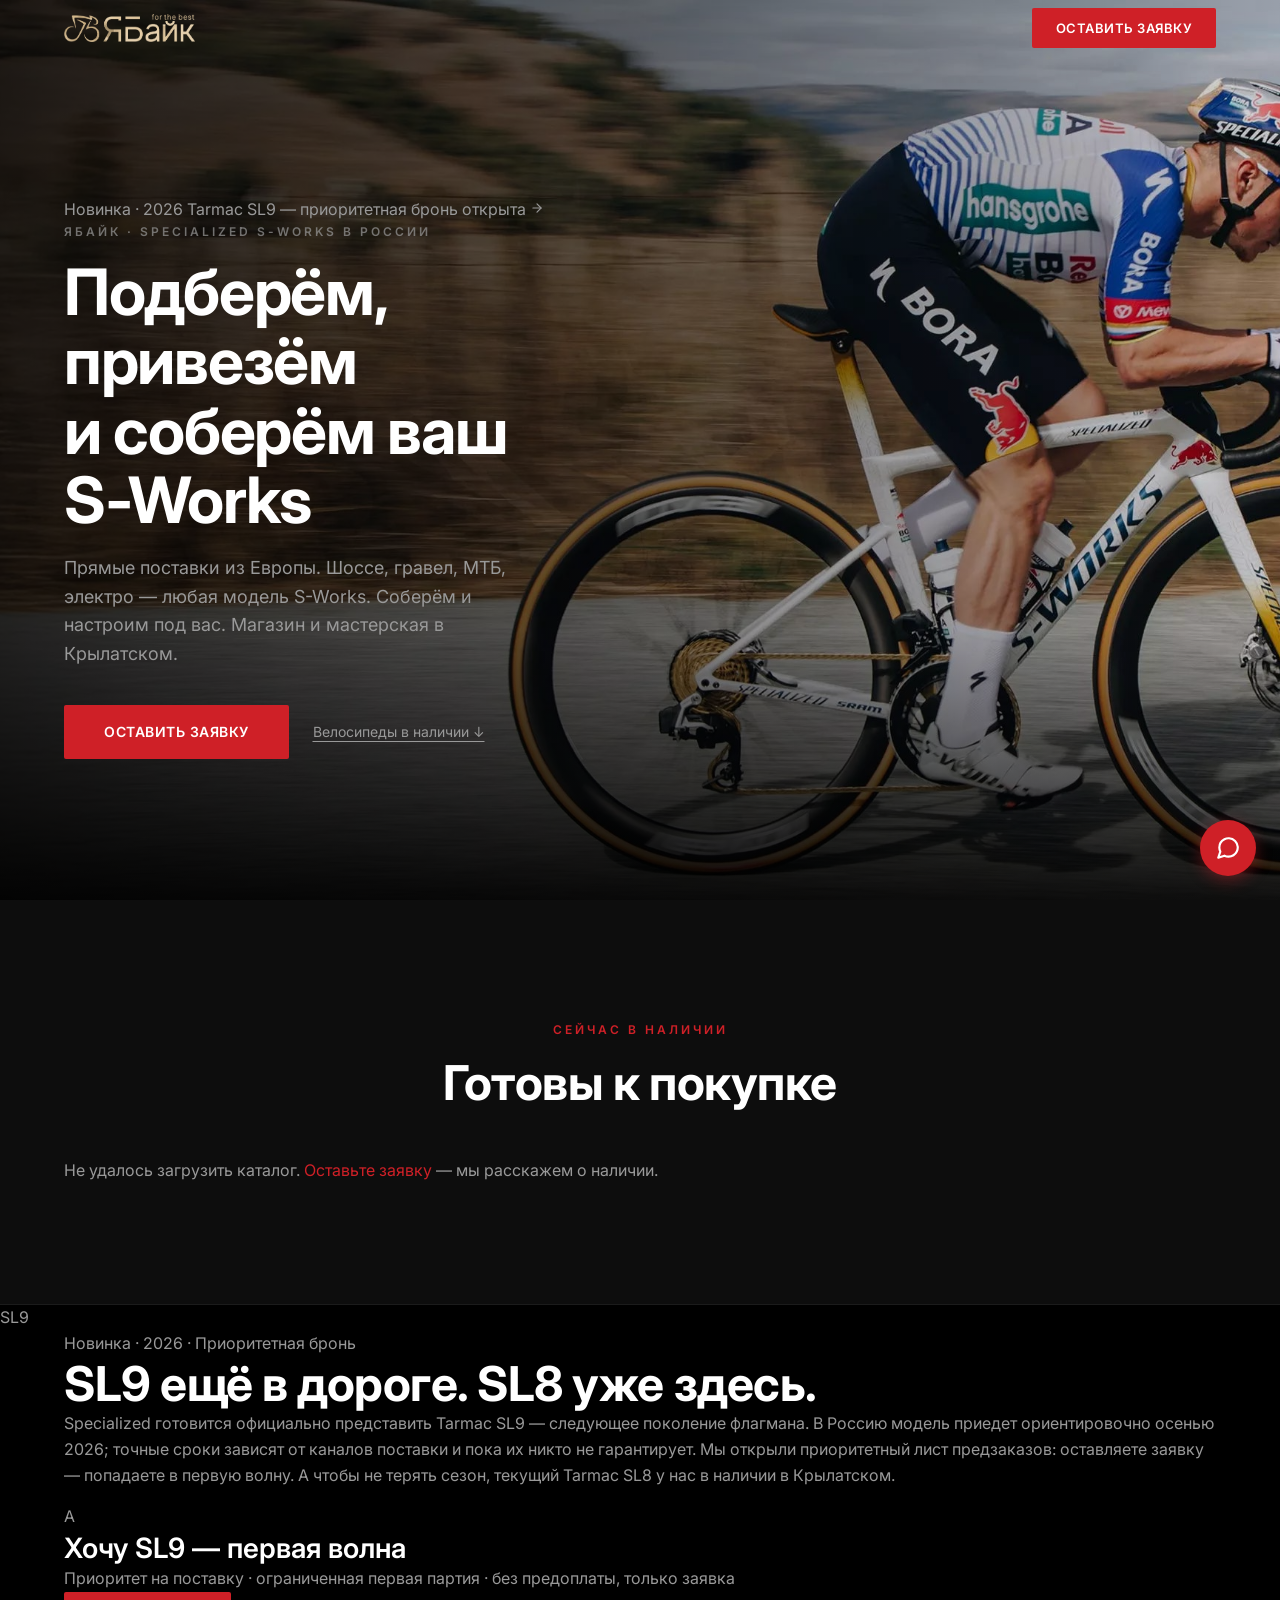
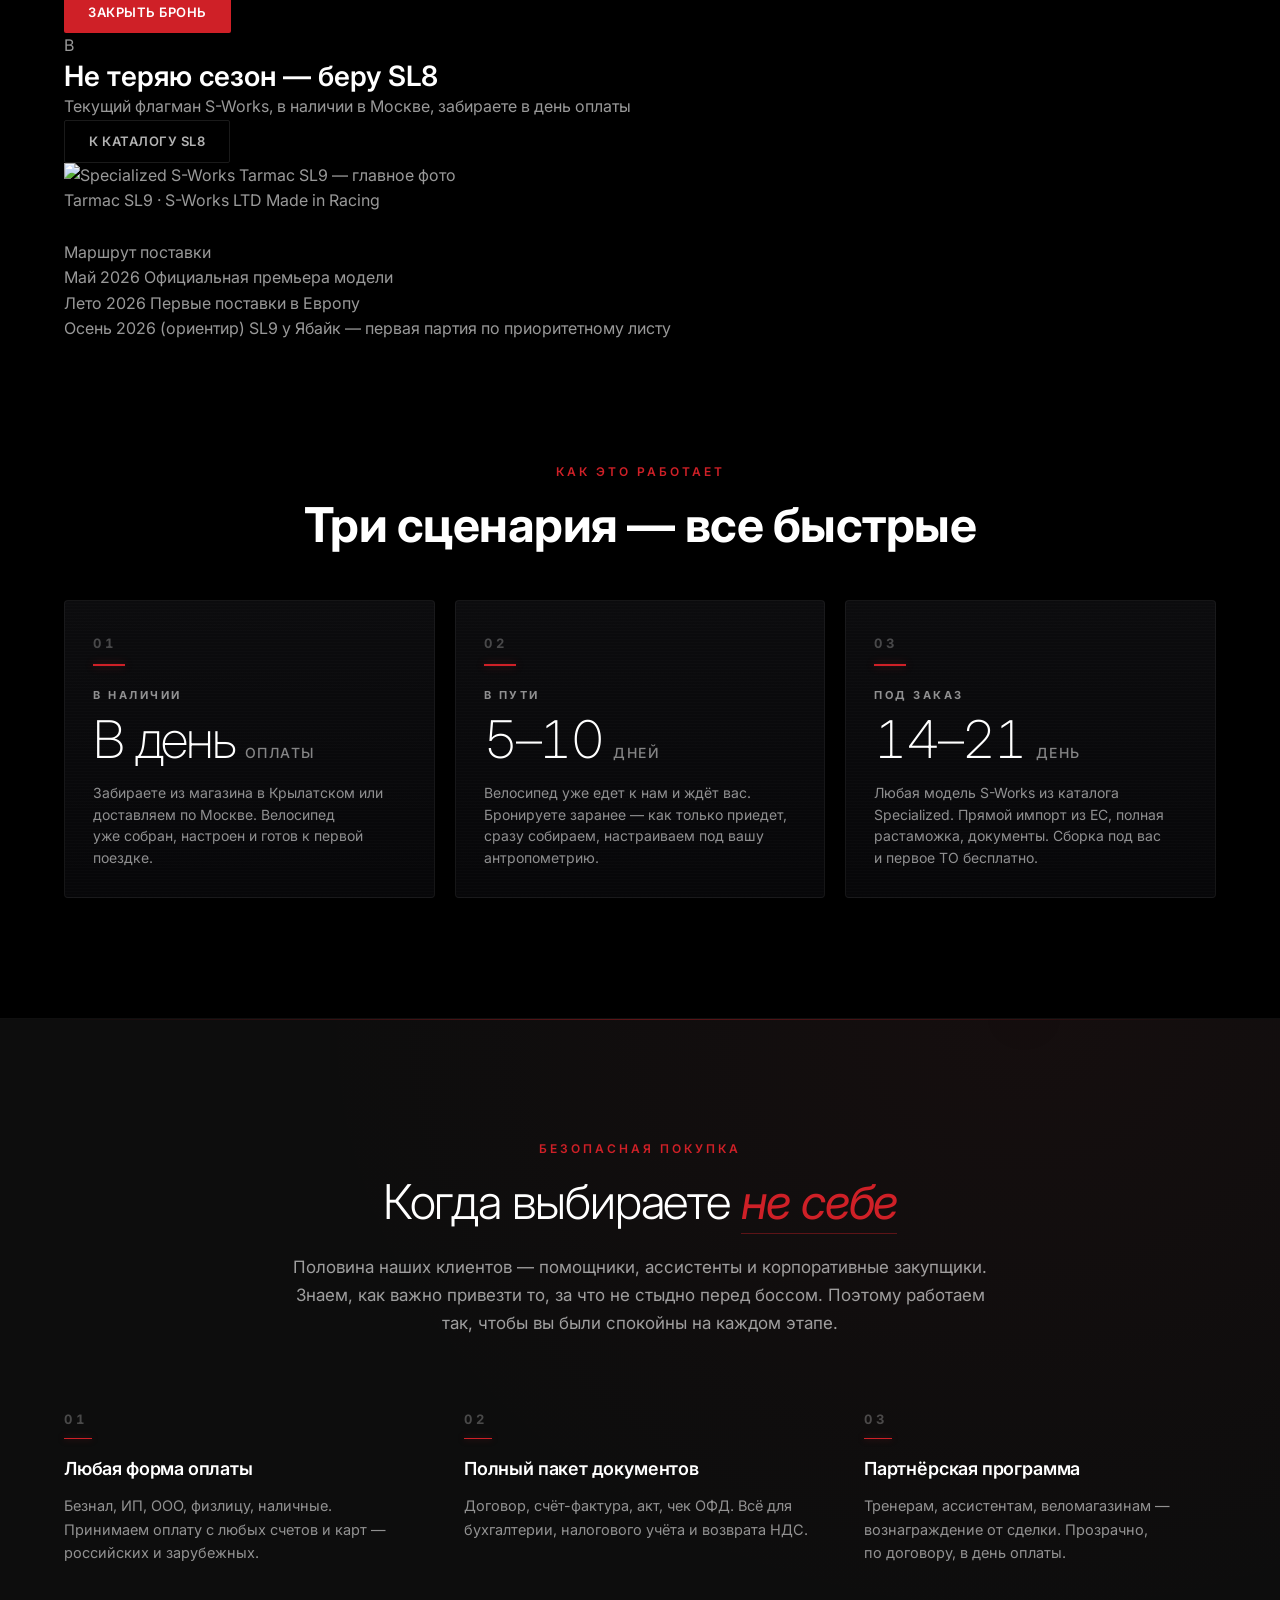
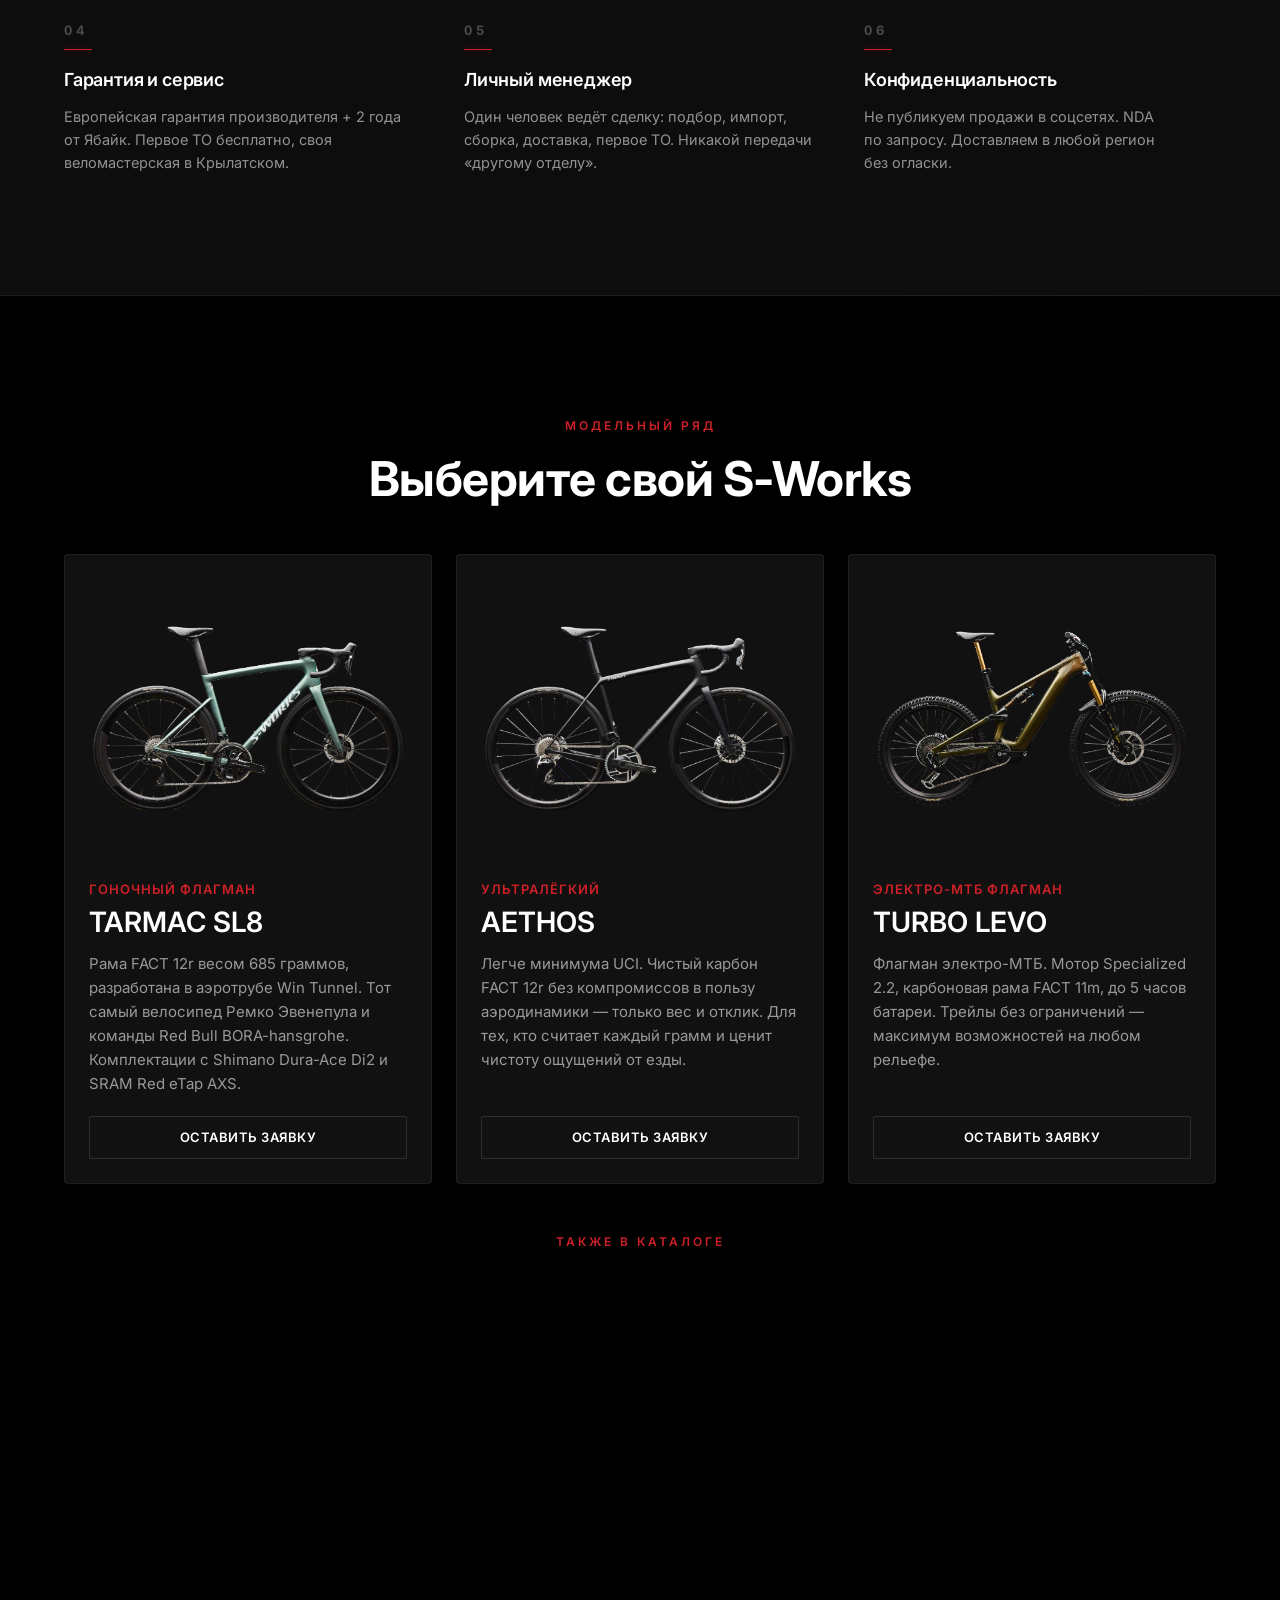
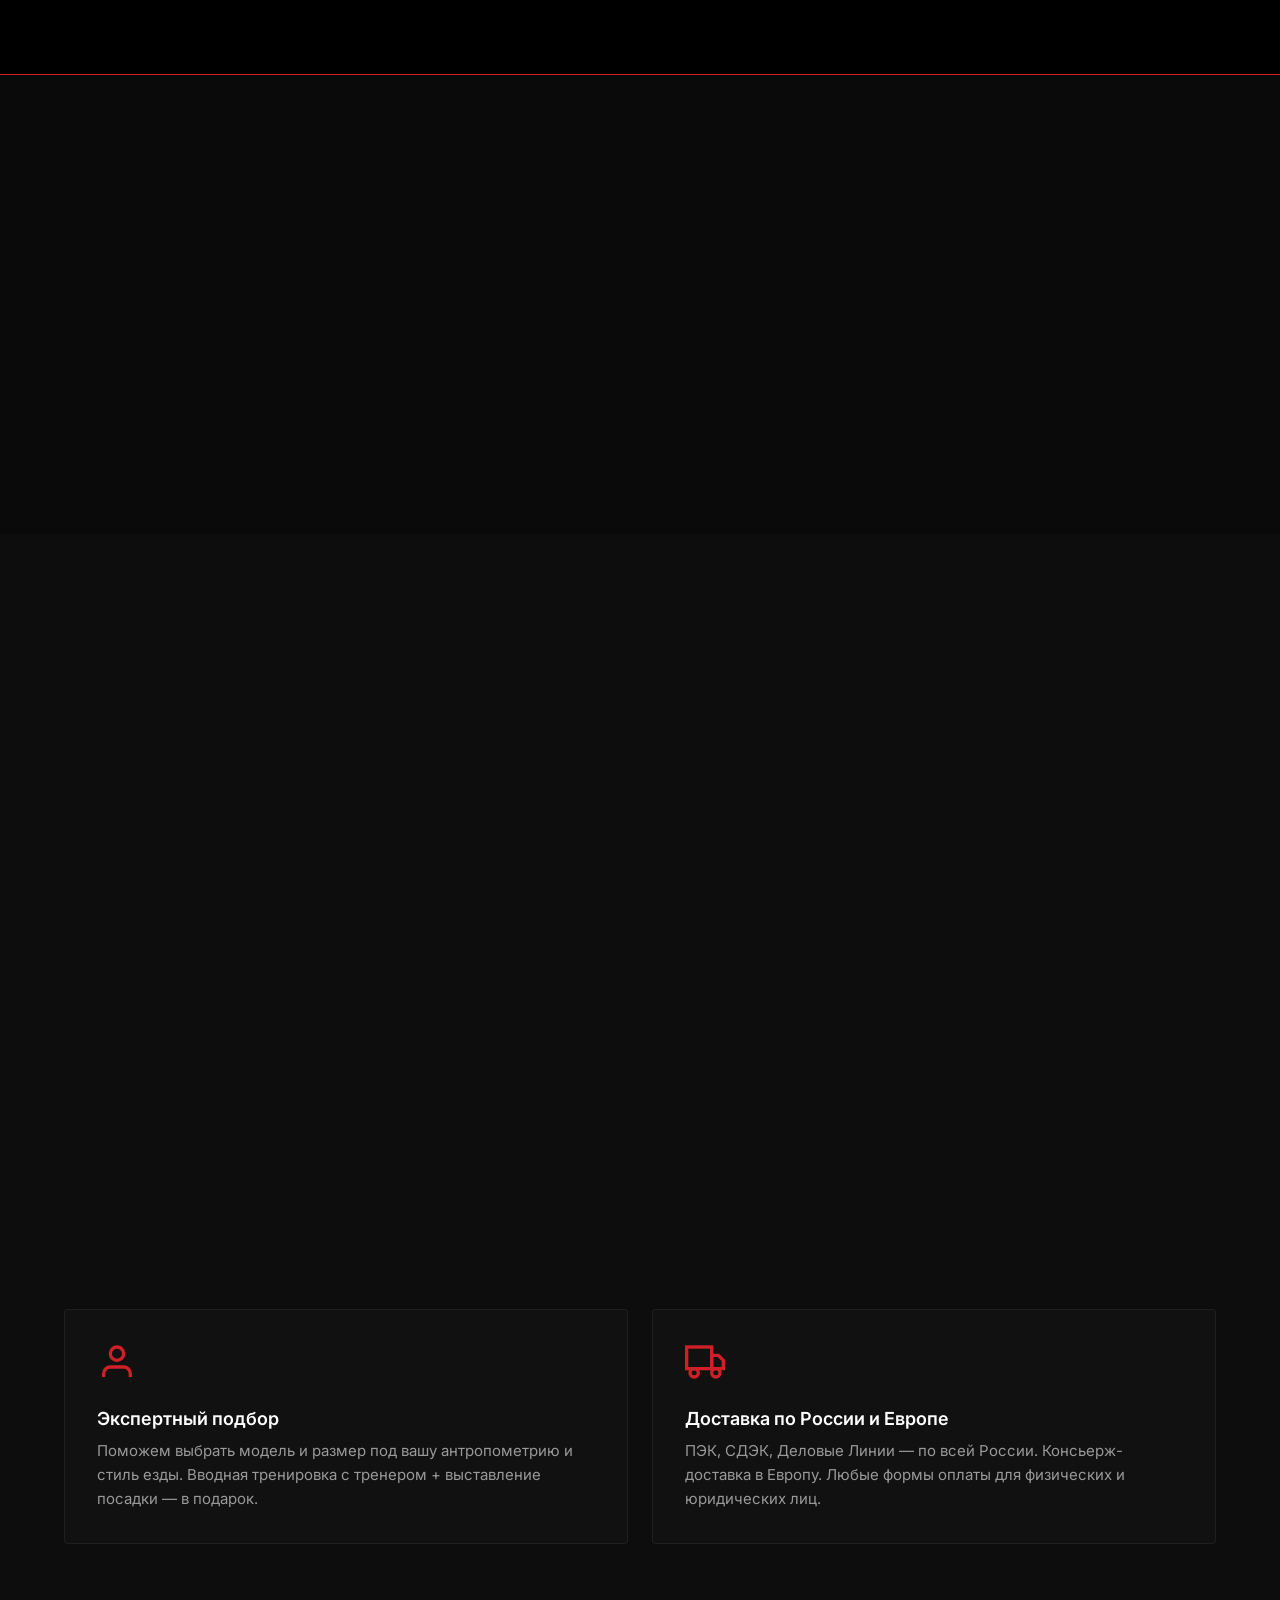
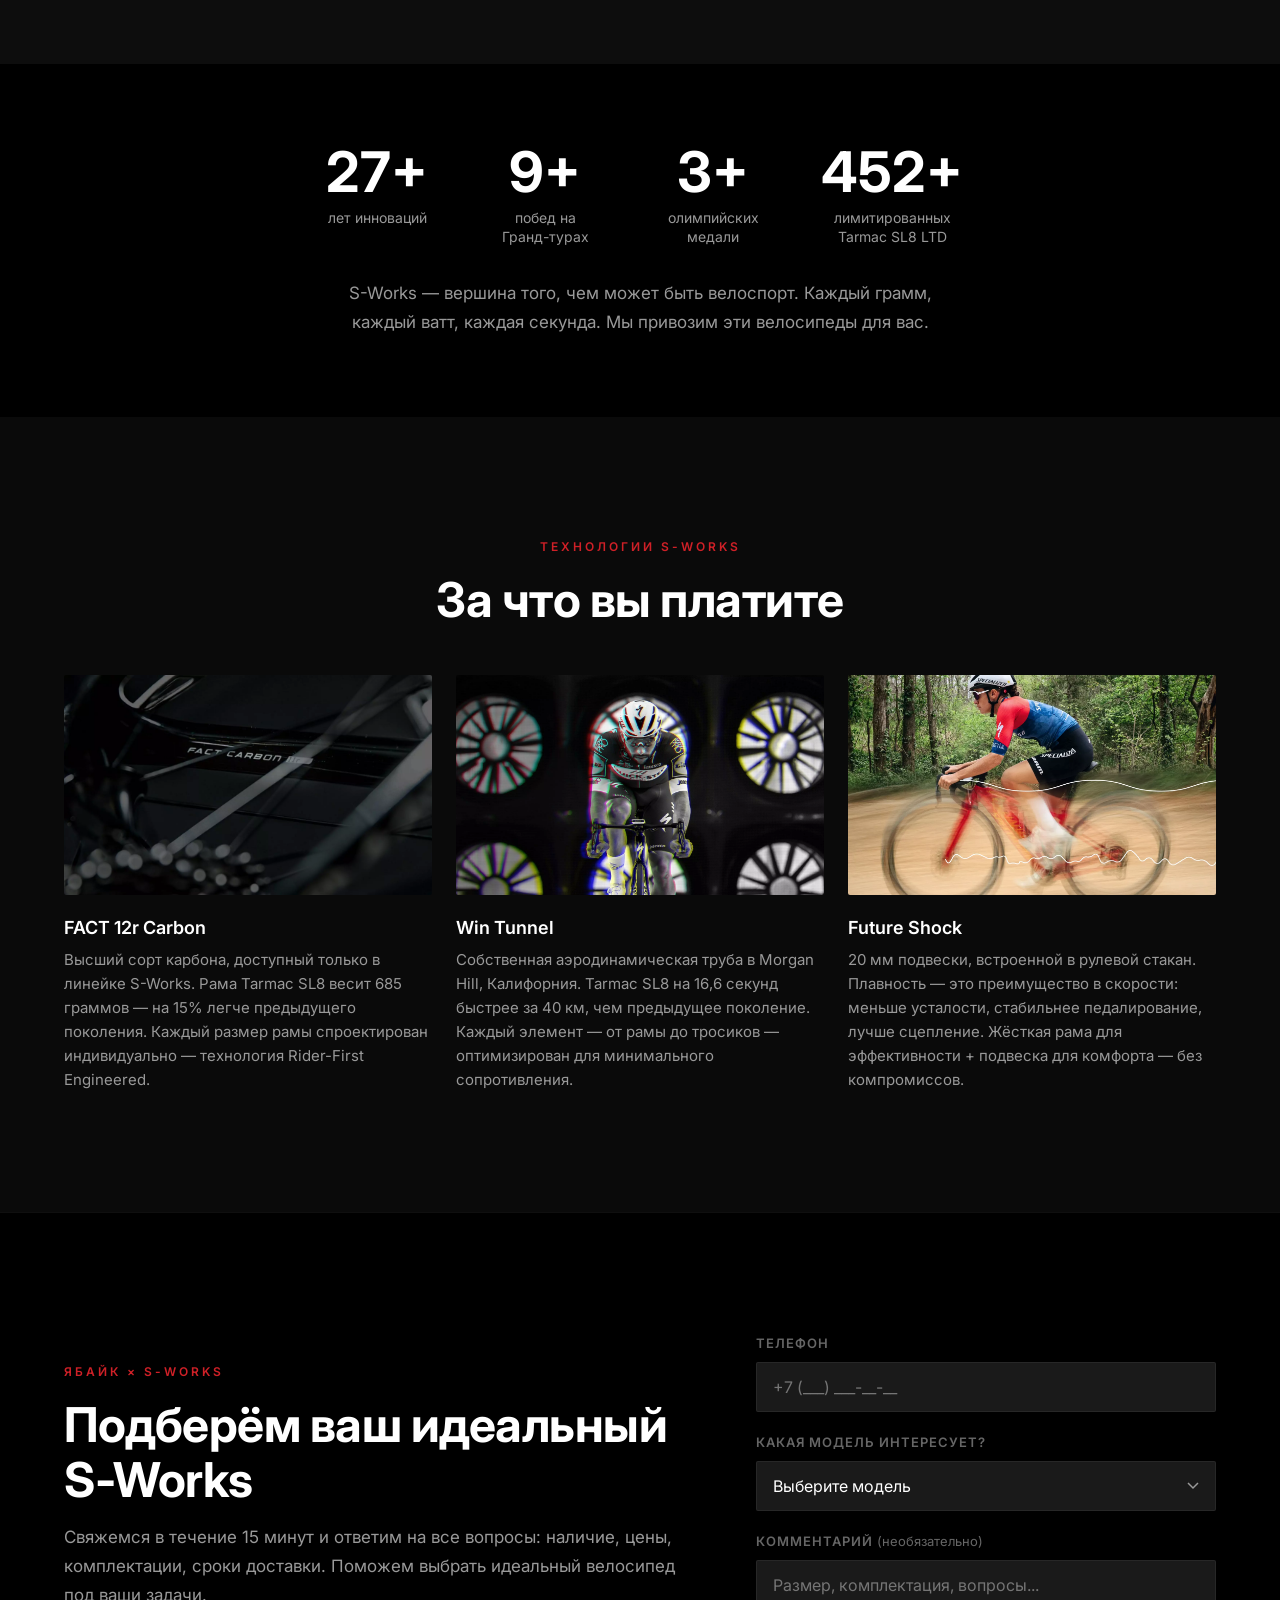
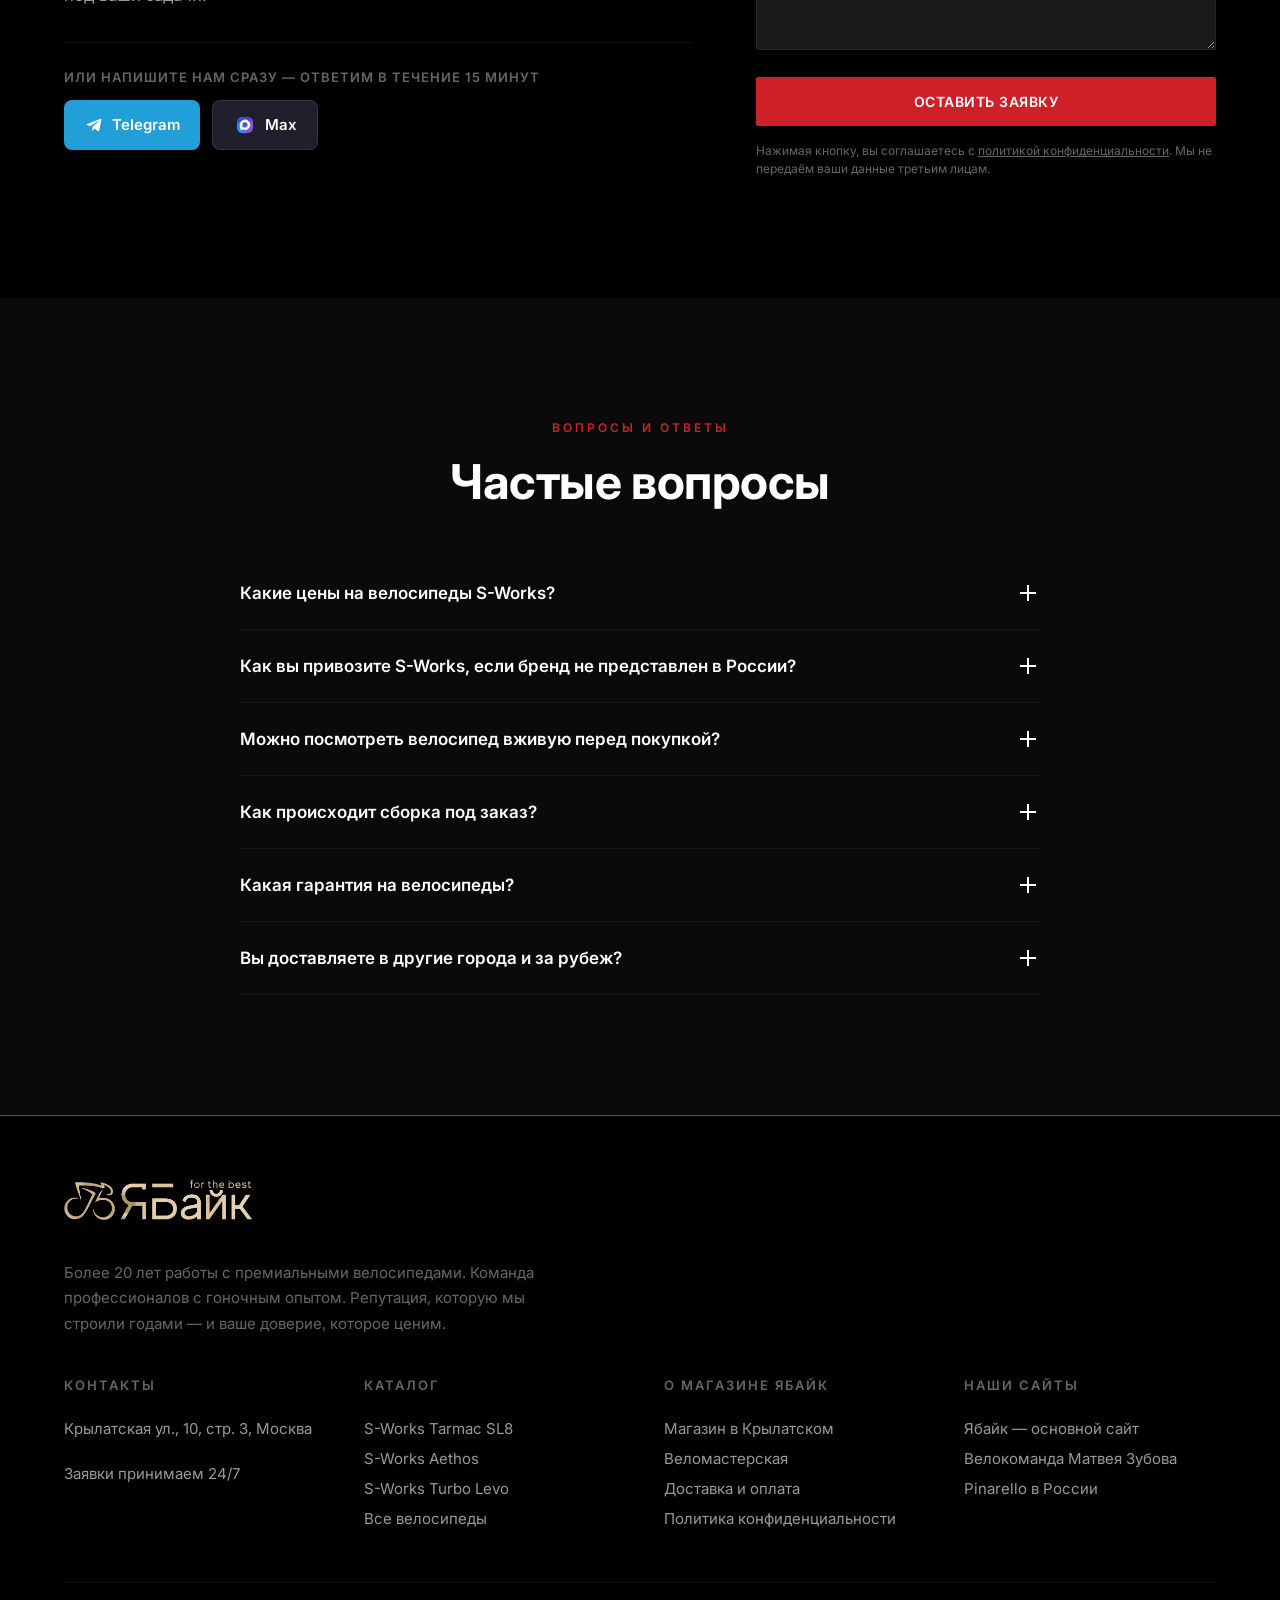
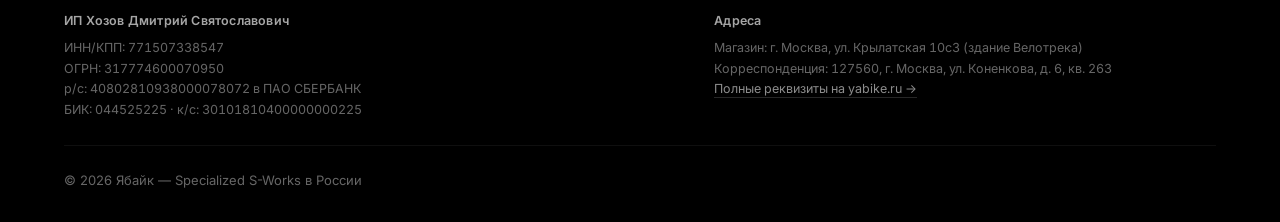
==== commit 853df7f2: "index.html" ====
--- a/index.html
+++ b/index.html
@@ -45,6 +45,15 @@
 <section class="hero" id="hero">
   <div class="container">
     <div class="hero__content">
+      <a href="#sl9" class="sl9-pill" aria-label="Подробнее о Tarmac SL9 и приоритетной брони">
+        <span class="sl9-pill__dot" aria-hidden="true"></span>
+        <span class="sl9-pill__eyebrow">Новинка · 2026</span>
+        <span class="sl9-pill__divider" aria-hidden="true"></span>
+        <span class="sl9-pill__label">Tarmac SL9 — приоритетная бронь открыта</span>
+        <span class="sl9-pill__arrow" aria-hidden="true">
+          <svg width="14" height="14" viewBox="0 0 24 24" fill="none" stroke="currentColor" stroke-width="2" stroke-linecap="round" stroke-linejoin="round"><line x1="5" y1="12" x2="19" y2="12"/><polyline points="12 5 19 12 12 19"/></svg>
+        </span>
+      </a>
       <span class="label label--muted">Ябайк · Specialized S-Works в России</span>
       <h1>Подберём, привезём<br>и соберём ваш <span style="white-space:nowrap">S-Works</span></h1>
       <p class="hero__subtitle">Прямые поставки из Европы. Шоссе, гравел, МТБ, электро — любая модель S-Works. Соберём и настроим под вас. Магазин и мастерская в Крылатском.</p>
@@ -115,6 +124,111 @@
   </div>
 </section>
 
+<!-- ===== SL9 BRIDGE ===== -->
+<section class="sl9-bridge" id="sl9">
+  <span class="sl9-bridge__monogram" aria-hidden="true">SL9</span>
+  <div class="container">
+    <div class="sl9-bridge__grid">
+
+      <div class="sl9-bridge__left fade-in">
+        <span class="sl9-bridge__badge">
+          <span class="sl9-bridge__badge-dot" aria-hidden="true"></span>
+          Новинка · 2026 · Приоритетная бронь
+        </span>
+        <h2 class="sl9-bridge__headline">
+          <span class="sl9-bridge__line-1">SL9 ещё в дороге.</span>
+          <span class="sl9-bridge__line-2">SL8 уже здесь.</span>
+        </h2>
+        <p class="sl9-bridge__lead">
+          Specialized готовится официально представить Tarmac SL9 — следующее поколение флагмана. В Россию модель приедет ориентировочно осенью 2026; точные сроки зависят от каналов поставки и пока их никто не гарантирует. Мы открыли приоритетный лист предзаказов: оставляете заявку — попадаете в первую волну. А чтобы не терять сезон, текущий Tarmac SL8 у нас в наличии в Крылатском.
+        </p>
+
+        <div class="sl9-bridge__paths">
+          <article class="sl9-path sl9-path--primary">
+            <div class="sl9-path__index">A</div>
+            <div class="sl9-path__body">
+              <h3 class="sl9-path__title">Хочу SL9 — первая волна</h3>
+              <p class="sl9-path__sub">Приоритет на поставку · ограниченная первая партия · без предоплаты, только заявка</p>
+            </div>
+            <a href="#form" class="btn btn--primary btn--small sl9-path__btn" data-prefill-model="tarmac-sl9">
+              Закрыть бронь
+            </a>
+          </article>
+
+          <article class="sl9-path">
+            <div class="sl9-path__index">B</div>
+            <div class="sl9-path__body">
+              <h3 class="sl9-path__title">Не теряю сезон — беру SL8</h3>
+              <p class="sl9-path__sub">Текущий флагман S-Works, в наличии в Москве, забираете в день оплаты</p>
+            </div>
+            <a href="#stock" class="btn btn--ghost btn--small sl9-path__btn">К каталогу SL8</a>
+          </article>
+        </div>
+      </div>
+
+      <div class="sl9-bridge__right fade-in">
+
+        <div class="sl9-gallery">
+          <figure class="sl9-gallery__main">
+            <img id="sl9-main-img" class="sl9-gallery__main-img" src="media/sl9/sl9-hero.webp" alt="Specialized S-Works Tarmac SL9 — главное фото">
+            <figcaption class="sl9-gallery__caption">Tarmac SL9 · S-Works LTD Made&nbsp;in&nbsp;Racing</figcaption>
+          </figure>
+
+          <div class="sl9-gallery__thumbs" role="tablist" aria-label="Галерея фотографий Tarmac SL9">
+            <button type="button" class="sl9-thumb is-active" data-src="media/sl9/sl9-hero.webp" data-alt="Главное фото Tarmac SL9" aria-label="Главное фото">
+              <img src="media/sl9/sl9-hero.webp" alt="" loading="lazy">
+            </button>
+            <button type="button" class="sl9-thumb" data-src="media/sl9/sl9-front.webp" data-alt="Tarmac SL9 — вид спереди" aria-label="Вид спереди">
+              <img src="media/sl9/sl9-front.webp" alt="" loading="lazy">
+            </button>
+            <button type="button" class="sl9-thumb" data-src="media/sl9/sl9-cockpit.webp" data-alt="Tarmac SL9 — кокпит и руль" aria-label="Кокпит и руль">
+              <img src="media/sl9/sl9-cockpit.webp" alt="" loading="lazy">
+            </button>
+            <button type="button" class="sl9-thumb" data-src="media/sl9/sl9-rear.webp" data-alt="Tarmac SL9 — заднее колесо и текстура рамы" aria-label="Заднее колесо">
+              <img src="media/sl9/sl9-rear.webp" alt="" loading="lazy">
+            </button>
+            <button type="button" class="sl9-thumb" data-src="media/sl9/sl9-side.webp" data-alt="Tarmac SL9 — вид сбоку" aria-label="Вид сбоку">
+              <img src="media/sl9/sl9-side.webp" alt="" loading="lazy">
+            </button>
+          </div>
+        </div>
+
+        <div class="sl9-bridge__panel">
+          <div class="sl9-bridge__panel-head">
+            <span class="sl9-bridge__panel-eyebrow">Маршрут поставки</span>
+          </div>
+
+          <ol class="sl9-timeline">
+            <li class="sl9-timeline__item sl9-timeline__item--done">
+              <span class="sl9-timeline__bullet" aria-hidden="true"></span>
+              <div class="sl9-timeline__content">
+                <span class="sl9-timeline__date">Май 2026</span>
+                <span class="sl9-timeline__title">Официальная премьера модели</span>
+              </div>
+            </li>
+            <li class="sl9-timeline__item sl9-timeline__item--active">
+              <span class="sl9-timeline__bullet" aria-hidden="true"></span>
+              <div class="sl9-timeline__content">
+                <span class="sl9-timeline__date">Лето 2026</span>
+                <span class="sl9-timeline__title">Первые поставки в Европу</span>
+              </div>
+            </li>
+            <li class="sl9-timeline__item">
+              <span class="sl9-timeline__bullet" aria-hidden="true"></span>
+              <div class="sl9-timeline__content">
+                <span class="sl9-timeline__date">Осень 2026 (ориентир)</span>
+                <span class="sl9-timeline__title">SL9 у Ябайк — первая партия по приоритетному листу</span>
+              </div>
+            </li>
+          </ol>
+        </div>
+
+      </div>
+
+    </div>
+  </div>
+</section>
+
 <!-- ===== HOW IT WORKS ===== -->
 <section class="section how-it-works" id="how-it-works">
   <div class="container">
@@ -474,6 +588,7 @@
             <label for="model">Какая модель интересует?</label>
             <select id="model" name="model">
               <option value="" disabled selected>Выберите модель</option>
+              <option value="tarmac-sl9">Tarmac SL9 — приоритетная бронь (под заказ)</option>
               <option value="tarmac-sl8">Tarmac SL8 (шоссе, гонки)</option>
               <option value="aethos">Aethos (шоссе, ультралайт)</option>
               <option value="roubaix">Roubaix SL8 (шоссе, эндуранс)</option>
@@ -1201,6 +1316,44 @@
     });
   }
 
+  // --- SL9: prefill model select when CTA clicked ---
+  document.querySelectorAll('[data-prefill-model]').forEach(function(el) {
+    el.addEventListener('click', function() {
+      var value = el.getAttribute('data-prefill-model');
+      var select = document.getElementById('model');
+      if (select) select.value = value;
+      if (typeof ym !== 'undefined') ym(108467185, 'reachGoal', 'sl9_booking_click');
+    });
+  });
+
+  // --- SL9: gallery thumbnail swap ---
+  var sl9MainImg = document.getElementById('sl9-main-img');
+  var sl9Thumbs = document.querySelectorAll('.sl9-thumb');
+  if (sl9MainImg && sl9Thumbs.length) {
+    sl9Thumbs.forEach(function(thumb) {
+      thumb.addEventListener('click', function() {
+        var src = thumb.getAttribute('data-src');
+        var alt = thumb.getAttribute('data-alt') || '';
+        if (!src || src === sl9MainImg.getAttribute('src')) return;
+        sl9MainImg.classList.add('is-swapping');
+        setTimeout(function() {
+          sl9MainImg.setAttribute('src', src);
+          sl9MainImg.setAttribute('alt', alt);
+          sl9MainImg.classList.remove('is-swapping');
+        }, 180);
+        sl9Thumbs.forEach(function(t) { t.classList.remove('is-active'); });
+        thumb.classList.add('is-active');
+      });
+    });
+  }
+
+  // --- SL9: protect gallery from right-click / drag save ---
+  var sl9Gallery = document.querySelector('.sl9-gallery');
+  if (sl9Gallery) {
+    sl9Gallery.addEventListener('contextmenu', function(e) { e.preventDefault(); });
+    sl9Gallery.addEventListener('dragstart', function(e) { e.preventDefault(); });
+  }
+
 })();
 </script>
 
--- a/styles.css
+++ b/styles.css
@@ -1253,12 +1253,80 @@
   border-color: var(--color-border-hover);
 }
 
+.stock-card__media {
+  position: relative;
+  margin-bottom: 20px;
+  line-height: 0;
+}
+
 .stock-card__image {
   width: 100%;
   height: 280px;
   object-fit: contain;
-  margin-bottom: 20px;
   background: var(--color-card);
+  display: block;
+  margin-bottom: 0;
+}
+
+.stock-card__year-badge {
+  position: absolute;
+  top: 12px;
+  right: 12px;
+  display: flex;
+  flex-direction: column;
+  align-items: flex-start;
+  gap: 5px;
+  padding: 10px 14px 12px;
+  background: rgba(8, 8, 8, 0.74);
+  -webkit-backdrop-filter: blur(14px) saturate(160%);
+  backdrop-filter: blur(14px) saturate(160%);
+  border: 1px solid rgba(255, 255, 255, 0.08);
+  border-radius: 2px;
+  overflow: hidden;
+  pointer-events: none;
+  transition: transform var(--transition), border-color var(--transition);
+}
+
+.stock-card__year-badge::before {
+  content: '';
+  position: absolute;
+  inset: 0 0 auto 0;
+  height: 1px;
+  background: linear-gradient(90deg, transparent, rgba(255,255,255,0.18), transparent);
+}
+
+.stock-card__year-badge::after {
+  content: '';
+  position: absolute;
+  left: 0;
+  right: 0;
+  bottom: 0;
+  height: 2px;
+  background: var(--color-primary);
+}
+
+.stock-card__year-label {
+  font-size: 8px;
+  font-weight: 600;
+  letter-spacing: 1.8px;
+  text-transform: uppercase;
+  color: rgba(255, 255, 255, 0.55);
+  line-height: 1;
+}
+
+.stock-card__year-number {
+  font-size: 22px;
+  font-weight: 800;
+  letter-spacing: -0.01em;
+  color: #fff;
+  line-height: 1;
+  font-variant-numeric: tabular-nums;
+  display: block;
+}
+
+.stock-card:hover .stock-card__year-badge {
+  transform: translateY(-2px);
+  border-color: rgba(255, 255, 255, 0.16);
 }
 
 .stock-card__price {
@@ -1267,14 +1335,6 @@
   color: var(--color-text);
   text-align: center;
   margin-bottom: 16px;
-}
-
-.stock-card__meta {
-  display: flex;
-  align-items: center;
-  gap: 8px;
-  margin-bottom: 8px;
-  flex-wrap: wrap;
 }
 
 .stock-card__status {
@@ -1286,19 +1346,7 @@
   border-radius: 2px;
   white-space: nowrap;
   display: inline-block;
-}
-
-.stock-card__year {
-  font-size: 11px;
-  font-weight: 600;
-  letter-spacing: 1px;
-  text-transform: uppercase;
-  color: var(--color-text-muted);
-  padding: 4px 10px;
-  border: 1px solid var(--color-border);
-  border-radius: 2px;
-  white-space: nowrap;
-  display: inline-block;
+  margin-bottom: 8px;
 }
 
 .stock-card__status--available {
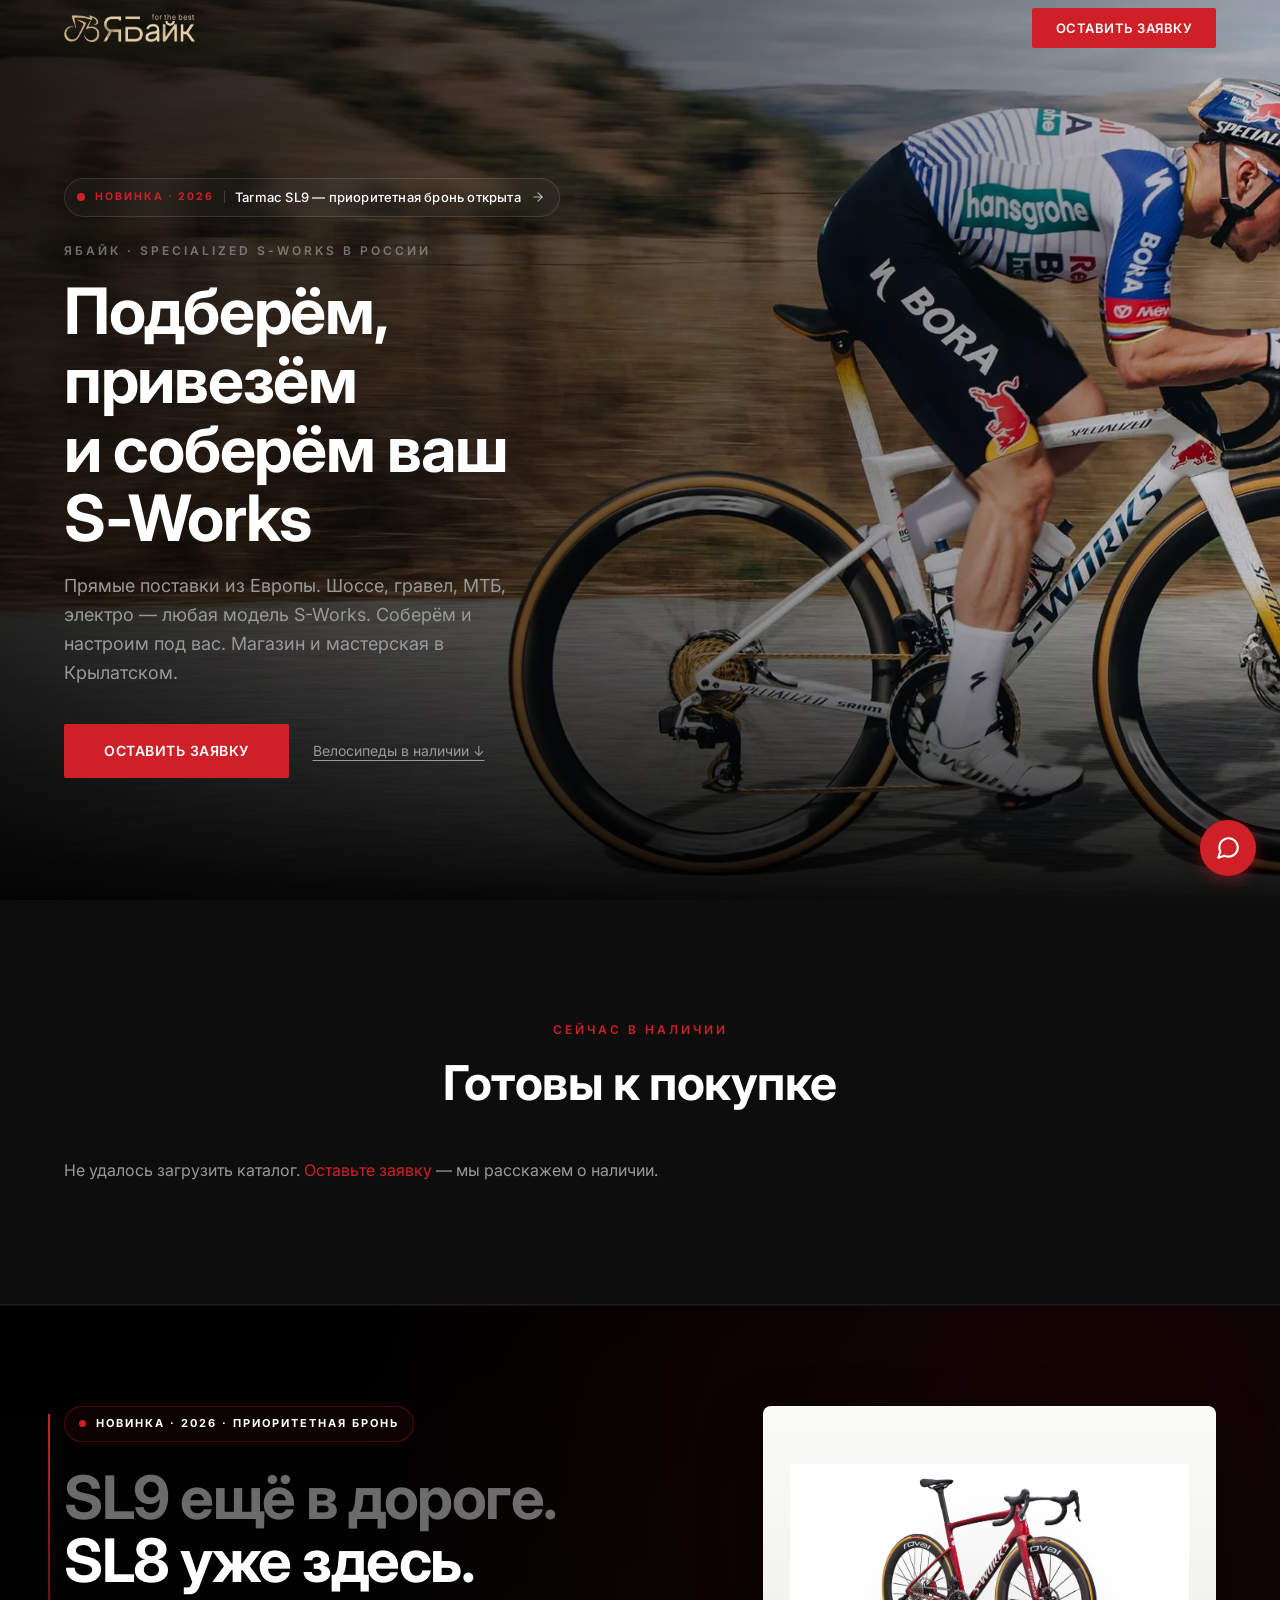
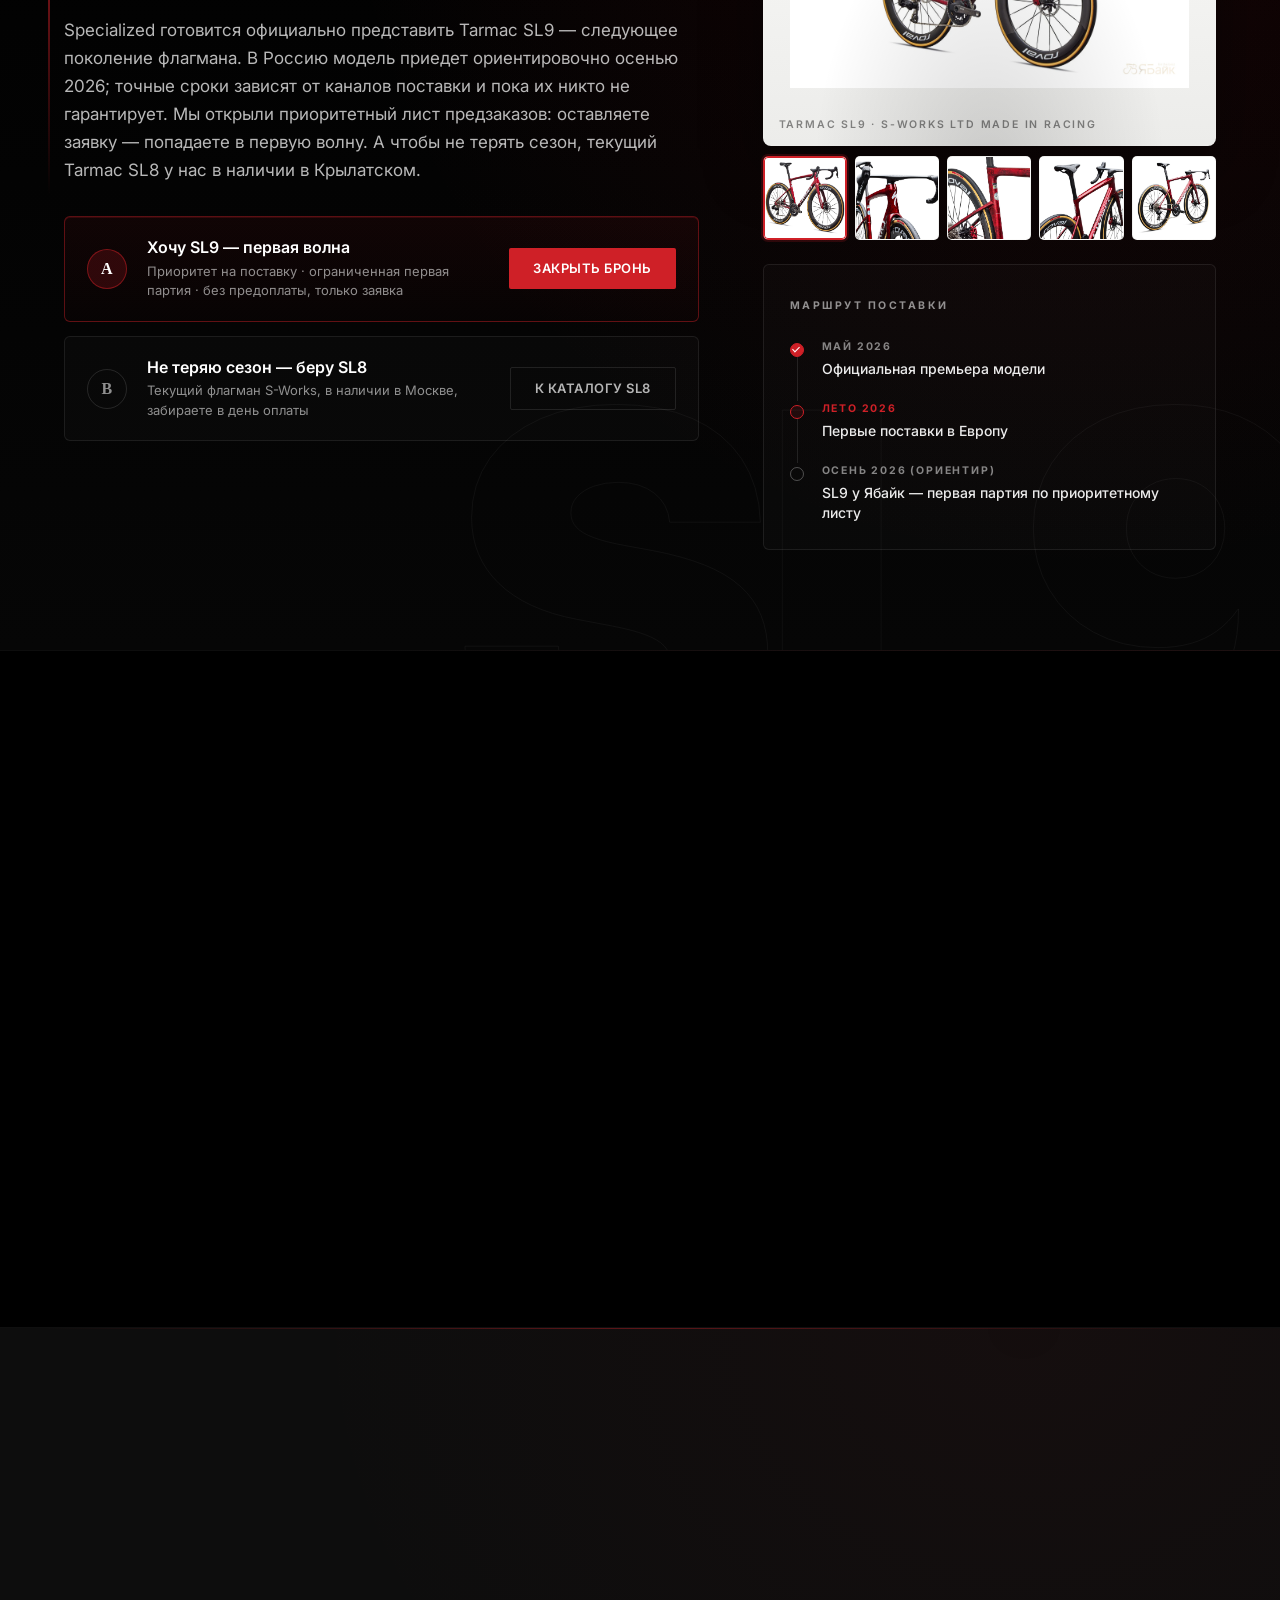
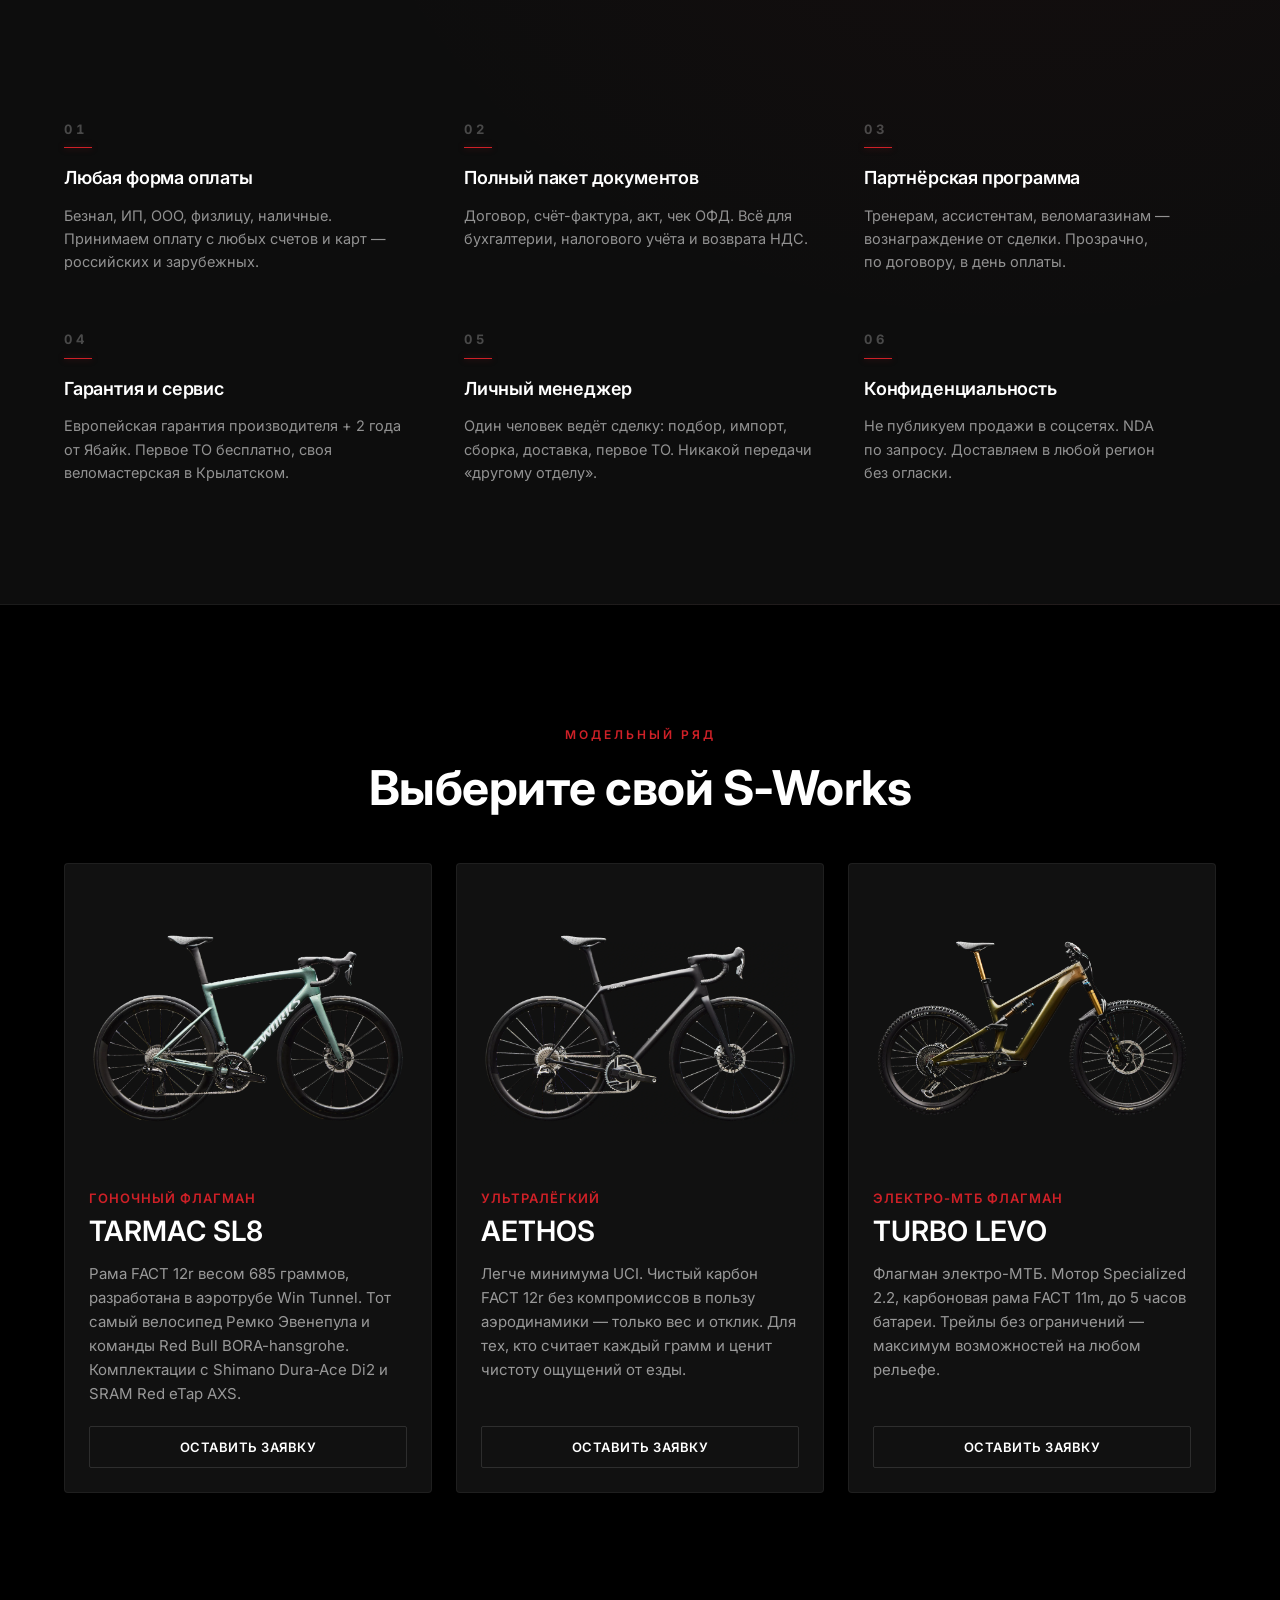
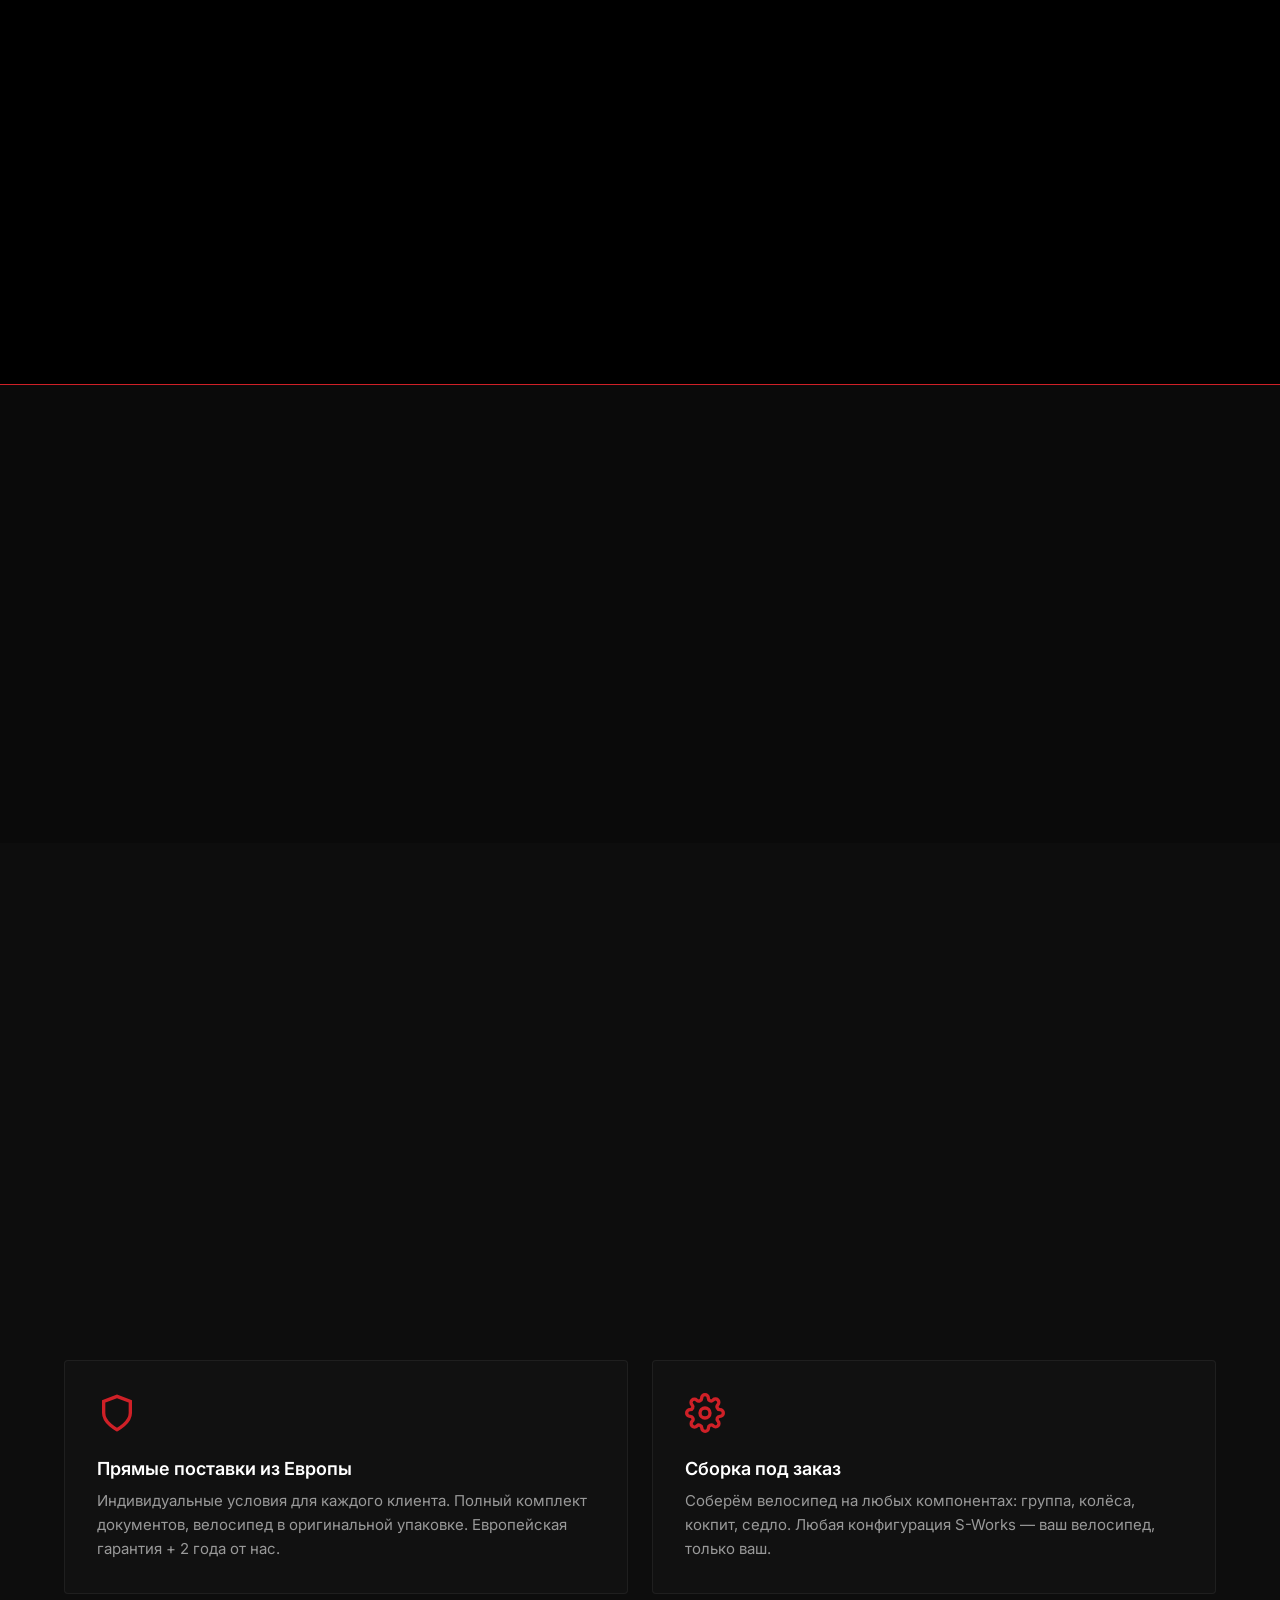
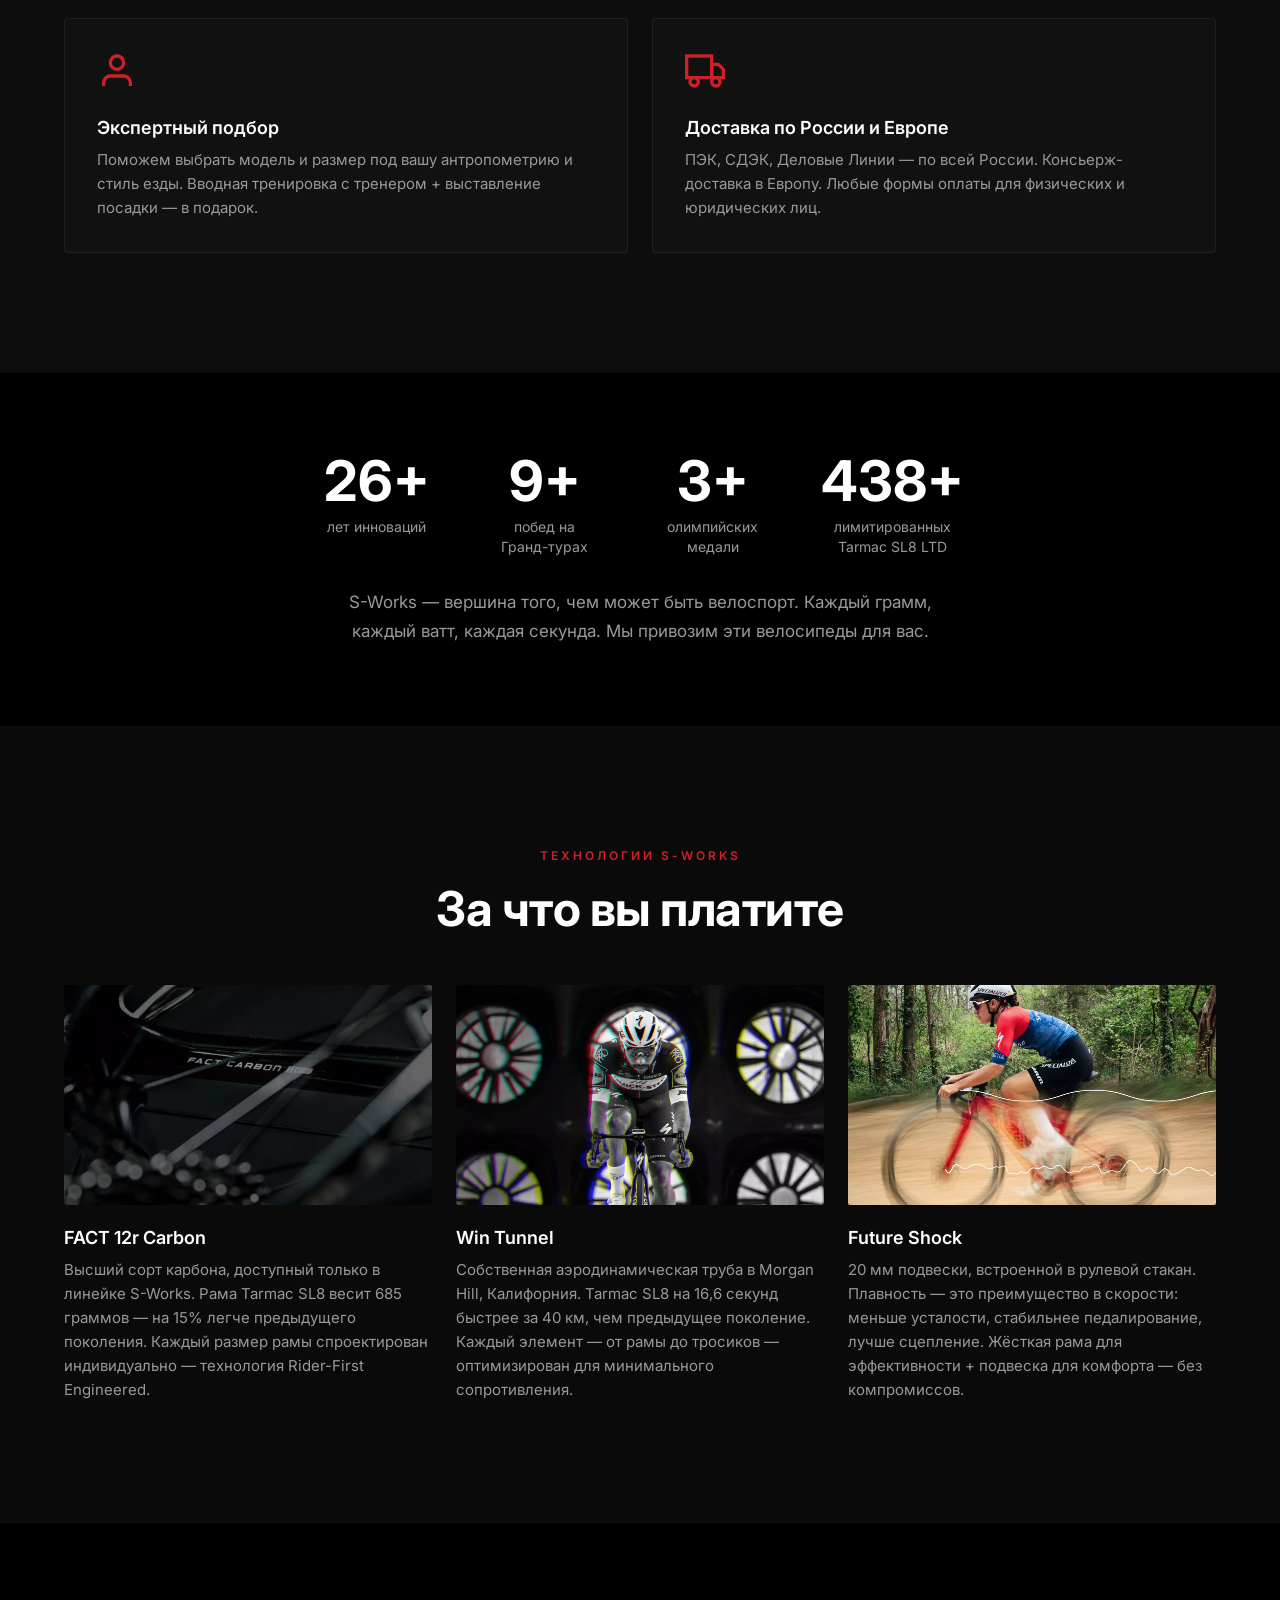
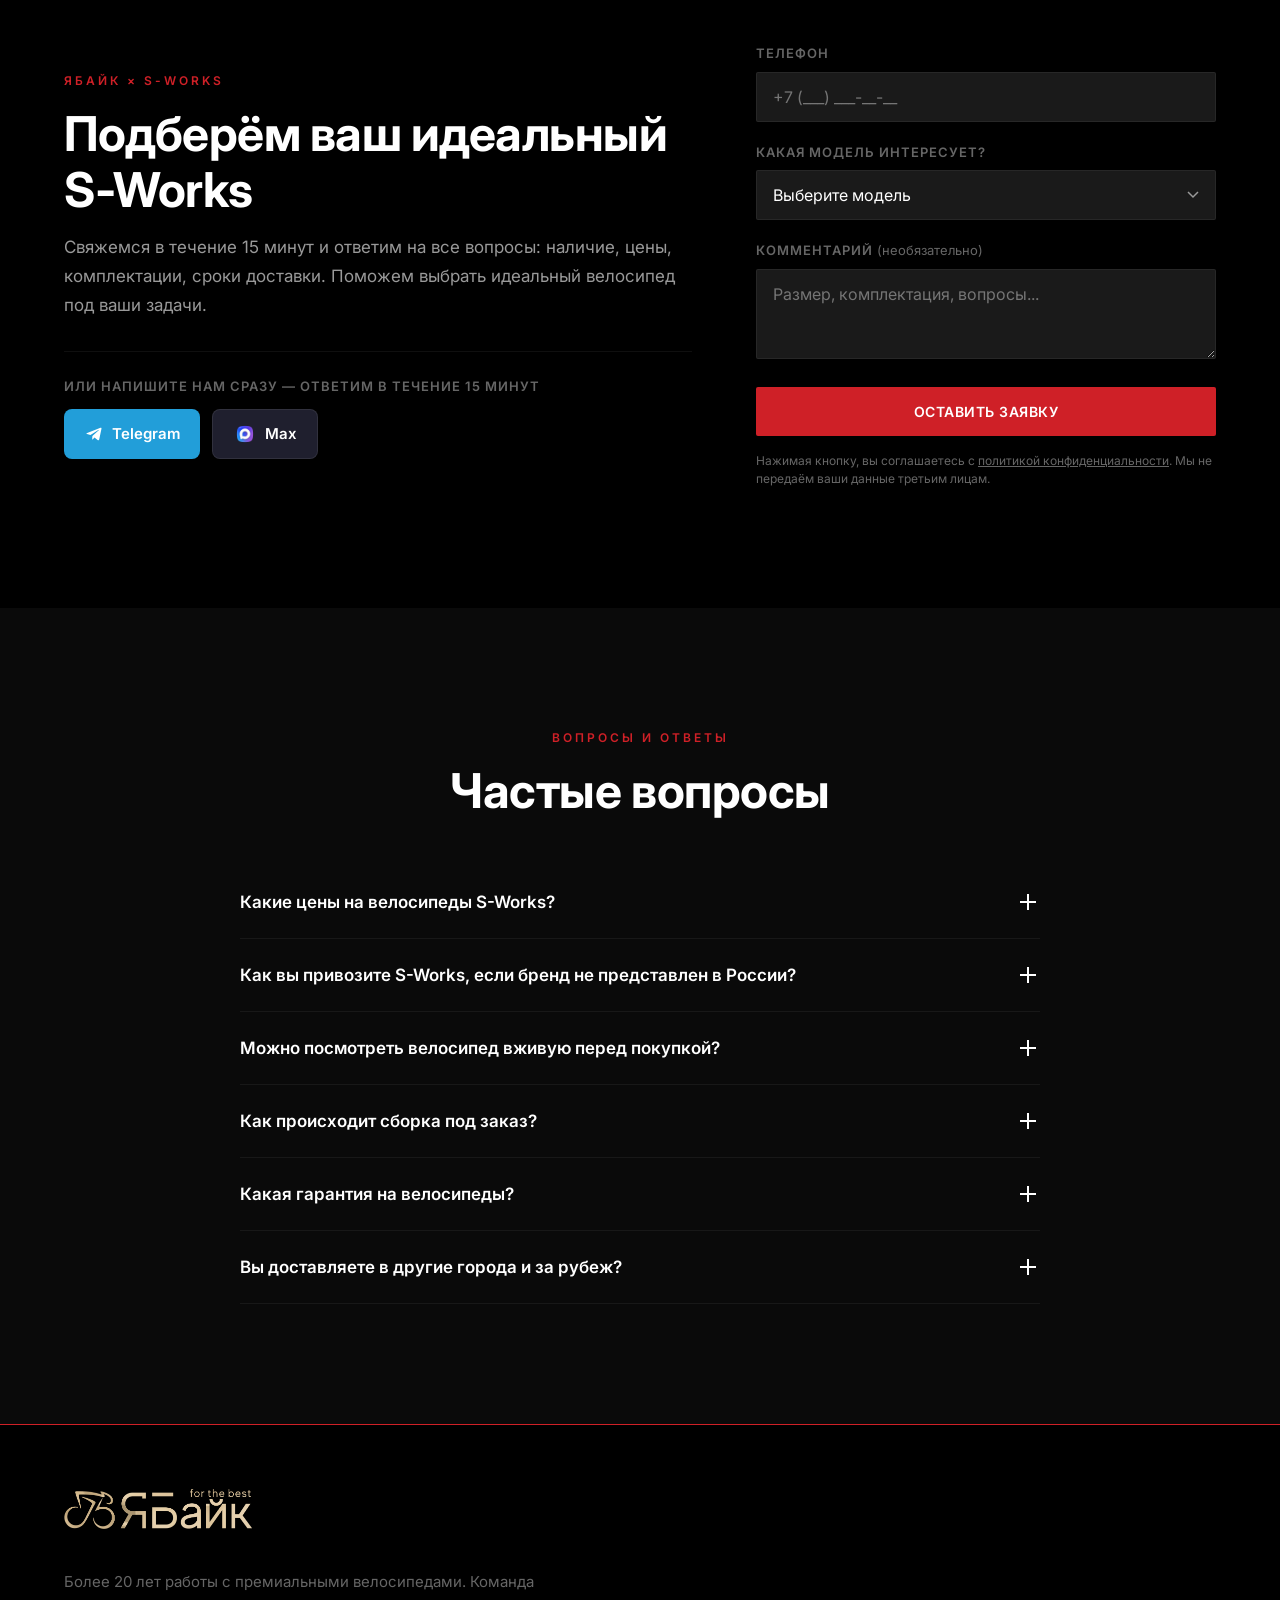
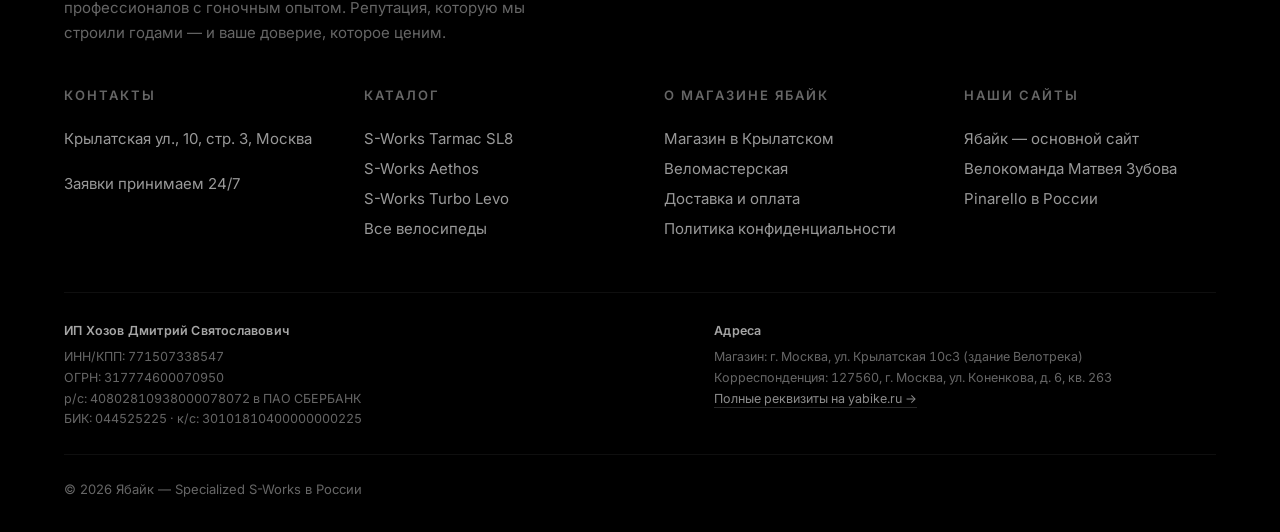
==== commit e54f38ea: "index.html" ====
--- a/index.html
+++ b/index.html
@@ -170,25 +170,25 @@
 
         <div class="sl9-gallery">
           <figure class="sl9-gallery__main">
-            <img id="sl9-main-img" class="sl9-gallery__main-img" src="media/sl9/sl9-hero.webp" alt="Specialized S-Works Tarmac SL9 — главное фото">
+            <img id="sl9-main-img" class="sl9-gallery__main-img" src="sl9/sl9-hero.webp" alt="Specialized S-Works Tarmac SL9 — главное фото">
             <figcaption class="sl9-gallery__caption">Tarmac SL9 · S-Works LTD Made&nbsp;in&nbsp;Racing</figcaption>
           </figure>
 
           <div class="sl9-gallery__thumbs" role="tablist" aria-label="Галерея фотографий Tarmac SL9">
-            <button type="button" class="sl9-thumb is-active" data-src="media/sl9/sl9-hero.webp" data-alt="Главное фото Tarmac SL9" aria-label="Главное фото">
-              <img src="media/sl9/sl9-hero.webp" alt="" loading="lazy">
+            <button type="button" class="sl9-thumb is-active" data-src="sl9/sl9-hero.webp" data-alt="Главное фото Tarmac SL9" aria-label="Главное фото">
+              <img src="sl9/sl9-hero.webp" alt="" loading="lazy">
             </button>
-            <button type="button" class="sl9-thumb" data-src="media/sl9/sl9-front.webp" data-alt="Tarmac SL9 — вид спереди" aria-label="Вид спереди">
-              <img src="media/sl9/sl9-front.webp" alt="" loading="lazy">
+            <button type="button" class="sl9-thumb" data-src="sl9/sl9-front.webp" data-alt="Tarmac SL9 — вид спереди" aria-label="Вид спереди">
+              <img src="sl9/sl9-front.webp" alt="" loading="lazy">
             </button>
-            <button type="button" class="sl9-thumb" data-src="media/sl9/sl9-cockpit.webp" data-alt="Tarmac SL9 — кокпит и руль" aria-label="Кокпит и руль">
-              <img src="media/sl9/sl9-cockpit.webp" alt="" loading="lazy">
+            <button type="button" class="sl9-thumb" data-src="sl9/sl9-cockpit.webp" data-alt="Tarmac SL9 — кокпит и руль" aria-label="Кокпит и руль">
+              <img src="sl9/sl9-cockpit.webp" alt="" loading="lazy">
             </button>
-            <button type="button" class="sl9-thumb" data-src="media/sl9/sl9-rear.webp" data-alt="Tarmac SL9 — заднее колесо и текстура рамы" aria-label="Заднее колесо">
-              <img src="media/sl9/sl9-rear.webp" alt="" loading="lazy">
+            <button type="button" class="sl9-thumb" data-src="sl9/sl9-rear.webp" data-alt="Tarmac SL9 — заднее колесо и текстура рамы" aria-label="Заднее колесо">
+              <img src="sl9/sl9-rear.webp" alt="" loading="lazy">
             </button>
-            <button type="button" class="sl9-thumb" data-src="media/sl9/sl9-side.webp" data-alt="Tarmac SL9 — вид сбоку" aria-label="Вид сбоку">
-              <img src="media/sl9/sl9-side.webp" alt="" loading="lazy">
+            <button type="button" class="sl9-thumb" data-src="sl9/sl9-side.webp" data-alt="Tarmac SL9 — вид сбоку" aria-label="Вид сбоку">
+              <img src="sl9/sl9-side.webp" alt="" loading="lazy">
             </button>
           </div>
         </div>
--- a/styles.css
+++ b/styles.css
@@ -2112,3 +2112,564 @@
     font-size: 14px;
   }
 }
+
+/* ================================
+   SL9 — HERO PILL + BRIDGE SECTION
+   ================================ */
+
+/* --- Hero Pill (новинка SL9) --- */
+.sl9-pill {
+  display: inline-flex;
+  align-items: center;
+  gap: 10px;
+  padding: 8px 14px 8px 12px;
+  margin-bottom: 24px;
+  border: 1px solid rgba(255, 255, 255, 0.12);
+  border-radius: 999px;
+  background: rgba(255, 255, 255, 0.03);
+  backdrop-filter: blur(8px);
+  -webkit-backdrop-filter: blur(8px);
+  text-decoration: none;
+  color: #fff;
+  transition: border-color 0.25s ease, background 0.25s ease, transform 0.25s ease;
+  position: relative;
+  z-index: 3;
+}
+
+.sl9-pill:hover {
+  border-color: rgba(207, 32, 39, 0.55);
+  background: rgba(207, 32, 39, 0.08);
+  transform: translateY(-1px);
+}
+
+.sl9-pill__dot {
+  width: 8px;
+  height: 8px;
+  border-radius: 50%;
+  background: var(--color-primary);
+  box-shadow: 0 0 0 0 rgba(207, 32, 39, 0.6);
+  animation: sl9-pulse 2s ease-out infinite;
+  flex-shrink: 0;
+}
+
+@keyframes sl9-pulse {
+  0%   { box-shadow: 0 0 0 0 rgba(207, 32, 39, 0.55); }
+  70%  { box-shadow: 0 0 0 10px rgba(207, 32, 39, 0); }
+  100% { box-shadow: 0 0 0 0 rgba(207, 32, 39, 0); }
+}
+
+.sl9-pill__eyebrow {
+  font-size: 10.5px;
+  font-weight: 700;
+  text-transform: uppercase;
+  letter-spacing: 2px;
+  color: var(--color-primary);
+}
+
+.sl9-pill__divider {
+  width: 1px;
+  height: 12px;
+  background: rgba(255, 255, 255, 0.18);
+  flex-shrink: 0;
+}
+
+.sl9-pill__label {
+  font-size: 13px;
+  font-weight: 500;
+  letter-spacing: 0.2px;
+  color: #fff;
+  white-space: nowrap;
+}
+
+.sl9-pill__arrow {
+  display: inline-flex;
+  align-items: center;
+  color: rgba(255, 255, 255, 0.65);
+  transition: transform 0.25s ease, color 0.25s ease;
+}
+
+.sl9-pill:hover .sl9-pill__arrow {
+  transform: translateX(4px);
+  color: #fff;
+}
+
+@media (max-width: 640px) {
+  .sl9-pill {
+    padding: 8px 12px;
+    gap: 8px;
+  }
+  .sl9-pill__eyebrow,
+  .sl9-pill__divider { display: none; }
+  .sl9-pill__label {
+    font-size: 12px;
+    white-space: normal;
+    line-height: 1.3;
+  }
+}
+
+/* --- SL9 Bridge Section --- */
+.sl9-bridge {
+  position: relative;
+  overflow: hidden;
+  padding: var(--section-py-mobile) 0;
+  background:
+    radial-gradient(circle at 85% 12%, rgba(207, 32, 39, 0.10), transparent 55%),
+    linear-gradient(180deg, #000 0%, #060606 100%);
+  border-top: 1px solid rgba(255, 255, 255, 0.05);
+  border-bottom: 1px solid rgba(255, 255, 255, 0.05);
+}
+
+@media (min-width: 960px) {
+  .sl9-bridge {
+    padding: 100px 0;
+  }
+}
+
+.sl9-bridge__monogram {
+  position: absolute;
+  right: -3%;
+  bottom: -14%;
+  font-size: clamp(280px, 38vw, 520px);
+  font-weight: 900;
+  line-height: 0.8;
+  letter-spacing: -0.04em;
+  color: transparent;
+  -webkit-text-stroke: 1px rgba(255, 255, 255, 0.045);
+  pointer-events: none;
+  user-select: none;
+  z-index: 0;
+}
+
+.sl9-bridge .container { position: relative; z-index: 1; }
+
+.sl9-bridge__grid {
+  display: grid;
+  grid-template-columns: 1fr;
+  gap: 48px;
+  align-items: start;
+}
+
+@media (min-width: 960px) {
+  .sl9-bridge__grid {
+    grid-template-columns: minmax(0, 7fr) minmax(0, 5fr);
+    gap: 64px;
+  }
+}
+
+/* --- Left column --- */
+.sl9-bridge__left {
+  position: relative;
+}
+
+@media (min-width: 960px) {
+  .sl9-bridge__left::before {
+    content: "";
+    position: absolute;
+    left: -16px;
+    top: 8px;
+    width: 2px;
+    height: 60%;
+    background: linear-gradient(180deg, var(--color-primary) 0%, transparent 100%);
+  }
+}
+
+.sl9-bridge__badge {
+  display: inline-flex;
+  align-items: center;
+  gap: 10px;
+  padding: 8px 14px;
+  border: 1px solid rgba(207, 32, 39, 0.35);
+  border-radius: 999px;
+  background: rgba(207, 32, 39, 0.06);
+  font-size: 11px;
+  font-weight: 700;
+  text-transform: uppercase;
+  letter-spacing: 2px;
+  color: #fff;
+  margin-bottom: 24px;
+}
+
+.sl9-bridge__badge-dot {
+  width: 7px;
+  height: 7px;
+  border-radius: 50%;
+  background: var(--color-primary);
+  box-shadow: 0 0 0 0 rgba(207, 32, 39, 0.6);
+  animation: sl9-pulse 2.2s ease-out infinite;
+}
+
+.sl9-bridge__headline {
+  font-size: clamp(34px, 5vw, 60px);
+  font-weight: 700;
+  line-height: 1.05;
+  letter-spacing: -0.025em;
+  margin-bottom: 24px;
+}
+
+.sl9-bridge__line-1 {
+  display: block;
+  color: rgba(255, 255, 255, 0.42);
+}
+
+.sl9-bridge__line-2 {
+  display: block;
+  color: #fff;
+}
+
+.sl9-bridge__lead {
+  font-size: 16px;
+  line-height: 1.65;
+  color: rgba(255, 255, 255, 0.72);
+  max-width: 58ch;
+  margin-bottom: 32px;
+}
+
+@media (min-width: 960px) {
+  .sl9-bridge__lead { font-size: 17px; }
+}
+
+/* --- Paths (A / B) --- */
+.sl9-bridge__paths {
+  display: flex;
+  flex-direction: column;
+  gap: 14px;
+}
+
+.sl9-path {
+  display: grid;
+  grid-template-columns: auto 1fr auto;
+  align-items: center;
+  gap: 20px;
+  padding: 20px 22px;
+  border: 1px solid rgba(255, 255, 255, 0.08);
+  border-radius: 6px;
+  background: rgba(255, 255, 255, 0.018);
+  transition: transform 0.25s ease, border-color 0.25s ease, box-shadow 0.25s ease, background 0.25s ease;
+}
+
+.sl9-path:hover {
+  transform: translateY(-2px);
+  border-color: rgba(255, 255, 255, 0.18);
+  background: rgba(255, 255, 255, 0.03);
+  box-shadow: 0 14px 36px rgba(0, 0, 0, 0.45);
+}
+
+.sl9-path--primary {
+  border-color: rgba(207, 32, 39, 0.42);
+  background:
+    linear-gradient(180deg, rgba(207, 32, 39, 0.07) 0%, rgba(207, 32, 39, 0.02) 100%);
+  box-shadow: inset 0 1px 0 rgba(207, 32, 39, 0.18);
+}
+
+.sl9-path--primary:hover {
+  border-color: rgba(207, 32, 39, 0.7);
+  box-shadow: 0 18px 40px rgba(207, 32, 39, 0.18), inset 0 1px 0 rgba(207, 32, 39, 0.28);
+}
+
+.sl9-path__index {
+  width: 40px;
+  height: 40px;
+  display: inline-flex;
+  align-items: center;
+  justify-content: center;
+  border: 1px solid rgba(255, 255, 255, 0.12);
+  border-radius: 50%;
+  font-size: 16px;
+  font-weight: 700;
+  color: rgba(255, 255, 255, 0.55);
+  flex-shrink: 0;
+  font-family: var(--font-accent);
+  letter-spacing: 0.5px;
+}
+
+.sl9-path--primary .sl9-path__index {
+  border-color: rgba(207, 32, 39, 0.5);
+  color: #fff;
+  background: rgba(207, 32, 39, 0.18);
+}
+
+.sl9-path__body { min-width: 0; }
+
+.sl9-path__title {
+  font-size: 16px;
+  font-weight: 600;
+  color: #fff;
+  margin: 0 0 4px 0;
+  line-height: 1.3;
+}
+
+.sl9-path__sub {
+  font-size: 13px;
+  line-height: 1.5;
+  color: rgba(255, 255, 255, 0.55);
+  margin: 0;
+}
+
+.sl9-path__btn {
+  white-space: nowrap;
+  flex-shrink: 0;
+}
+
+@media (max-width: 640px) {
+  .sl9-path {
+    grid-template-columns: auto 1fr;
+    grid-template-rows: auto auto;
+    gap: 14px 16px;
+    padding: 18px;
+  }
+  .sl9-path__btn {
+    grid-column: 1 / -1;
+    width: 100%;
+  }
+  .sl9-path__body { grid-column: 2; }
+}
+
+/* --- Right column: Gallery + Timeline panel --- */
+.sl9-bridge__right {
+  display: flex;
+  flex-direction: column;
+  gap: 24px;
+}
+
+/* --- Gallery --- */
+.sl9-gallery {
+  display: flex;
+  flex-direction: column;
+  gap: 10px;
+}
+
+.sl9-gallery img {
+  -webkit-user-drag: none;
+  -khtml-user-drag: none;
+  -moz-user-drag: none;
+  -o-user-drag: none;
+  user-drag: none;
+  -webkit-user-select: none;
+  -moz-user-select: none;
+  -ms-user-select: none;
+  user-select: none;
+  -webkit-touch-callout: none;
+  pointer-events: none;
+}
+
+.sl9-gallery__main {
+  position: relative;
+  margin: 0;
+  background: linear-gradient(180deg, #fbfbf9 0%, #ececea 100%);
+  border-radius: 8px;
+  overflow: hidden;
+  aspect-ratio: 4 / 3;
+  display: flex;
+  align-items: center;
+  justify-content: center;
+  box-shadow:
+    inset 0 0 0 1px rgba(255, 255, 255, 0.06),
+    0 24px 60px rgba(0, 0, 0, 0.45);
+}
+
+.sl9-gallery__main::after {
+  content: "";
+  position: absolute;
+  inset: 0;
+  pointer-events: none;
+  background:
+    radial-gradient(ellipse at 50% 110%, rgba(0, 0, 0, 0.15) 0%, transparent 55%);
+}
+
+.sl9-gallery__main-img {
+  width: 88%;
+  height: 88%;
+  object-fit: contain;
+  transition: opacity 0.2s ease;
+  display: block;
+}
+
+.sl9-gallery__main-img.is-swapping { opacity: 0.25; }
+
+.sl9-gallery__caption {
+  position: absolute;
+  left: 16px;
+  bottom: 12px;
+  font-size: 10.5px;
+  font-weight: 600;
+  text-transform: uppercase;
+  letter-spacing: 1.8px;
+  color: rgba(0, 0, 0, 0.45);
+  z-index: 1;
+}
+
+.sl9-gallery__thumbs {
+  display: grid;
+  grid-template-columns: repeat(5, 1fr);
+  gap: 8px;
+}
+
+.sl9-thumb {
+  position: relative;
+  padding: 0;
+  border: 1px solid rgba(255, 255, 255, 0.08);
+  border-radius: 5px;
+  background: linear-gradient(180deg, #fbfbf9 0%, #ececea 100%);
+  overflow: hidden;
+  aspect-ratio: 1 / 1;
+  cursor: pointer;
+  transition: border-color 0.2s ease, transform 0.2s ease, box-shadow 0.2s ease;
+}
+
+.sl9-thumb img {
+  width: 100%;
+  height: 100%;
+  object-fit: cover;
+  display: block;
+}
+
+.sl9-thumb:hover {
+  transform: translateY(-2px);
+  border-color: rgba(255, 255, 255, 0.22);
+  box-shadow: 0 8px 18px rgba(0, 0, 0, 0.35);
+}
+
+.sl9-thumb.is-active {
+  border-color: var(--color-primary);
+  box-shadow: 0 0 0 2px rgba(207, 32, 39, 0.18);
+}
+
+.sl9-thumb.is-active::after {
+  content: "";
+  position: absolute;
+  inset: 0;
+  border-radius: 4px;
+  pointer-events: none;
+  box-shadow: inset 0 0 0 1px var(--color-primary);
+}
+
+@media (max-width: 480px) {
+  .sl9-gallery__thumbs {
+    grid-template-columns: repeat(5, 1fr);
+    gap: 6px;
+  }
+  .sl9-gallery__caption { font-size: 9.5px; }
+}
+
+/* --- Timeline panel --- */
+.sl9-bridge__panel {
+  padding: 26px;
+  border: 1px solid rgba(255, 255, 255, 0.08);
+  border-radius: 6px;
+  background: rgba(255, 255, 255, 0.018);
+}
+
+.sl9-bridge__panel-head { margin-bottom: 22px; }
+
+.sl9-bridge__panel-eyebrow {
+  display: inline-block;
+  font-size: 10.5px;
+  font-weight: 700;
+  text-transform: uppercase;
+  letter-spacing: 2.5px;
+  color: rgba(255, 255, 255, 0.55);
+}
+
+.sl9-timeline {
+  margin: 0;
+  padding: 0;
+  list-style: none;
+}
+
+.sl9-timeline__item {
+  position: relative;
+  display: grid;
+  grid-template-columns: 16px 1fr;
+  gap: 16px;
+  padding-bottom: 22px;
+}
+
+.sl9-timeline__item:last-child { padding-bottom: 0; }
+
+.sl9-timeline__item::before {
+  content: "";
+  position: absolute;
+  left: 7px;
+  top: 18px;
+  bottom: 0;
+  width: 1px;
+  background: rgba(255, 255, 255, 0.1);
+}
+
+.sl9-timeline__item:last-child::before { display: none; }
+
+.sl9-timeline__bullet {
+  position: relative;
+  width: 14px;
+  height: 14px;
+  border-radius: 50%;
+  border: 1.5px solid rgba(255, 255, 255, 0.28);
+  background: transparent;
+  margin-top: 4px;
+}
+
+.sl9-timeline__item--done .sl9-timeline__bullet {
+  background: var(--color-primary);
+  border-color: var(--color-primary);
+}
+
+.sl9-timeline__item--done .sl9-timeline__bullet::after {
+  content: "";
+  position: absolute;
+  left: 3px;
+  top: 1px;
+  width: 4px;
+  height: 7px;
+  border-right: 1.5px solid #fff;
+  border-bottom: 1.5px solid #fff;
+  transform: rotate(45deg);
+}
+
+.sl9-timeline__item--active .sl9-timeline__bullet {
+  border-color: var(--color-primary);
+  background: rgba(207, 32, 39, 0.12);
+  animation: sl9-bullet-pulse 1.8s ease-out infinite;
+}
+
+@keyframes sl9-bullet-pulse {
+  0%   { box-shadow: 0 0 0 0 rgba(207, 32, 39, 0.55); }
+  70%  { box-shadow: 0 0 0 9px rgba(207, 32, 39, 0); }
+  100% { box-shadow: 0 0 0 0 rgba(207, 32, 39, 0); }
+}
+
+.sl9-timeline__content {
+  display: flex;
+  flex-direction: column;
+  gap: 3px;
+  padding-top: 0;
+}
+
+.sl9-timeline__date {
+  font-size: 10.5px;
+  font-weight: 700;
+  text-transform: uppercase;
+  letter-spacing: 1.8px;
+  color: rgba(255, 255, 255, 0.5);
+}
+
+.sl9-timeline__item--active .sl9-timeline__date { color: var(--color-primary); }
+
+.sl9-timeline__title {
+  font-size: 14px;
+  font-weight: 500;
+  line-height: 1.45;
+  color: rgba(255, 255, 255, 0.92);
+}
+
+/* --- Responsive: section-level --- */
+@media (max-width: 960px) {
+  .sl9-bridge__monogram { display: none; }
+  .sl9-bridge__right { order: 2; }
+  .sl9-bridge__left  { order: 1; }
+}
+
+@media (max-width: 640px) {
+  .sl9-bridge__panel { padding: 22px; }
+  .sl9-bridge__lead  { font-size: 15px; }
+  .sl9-gallery__main { aspect-ratio: 3 / 2; }
+}
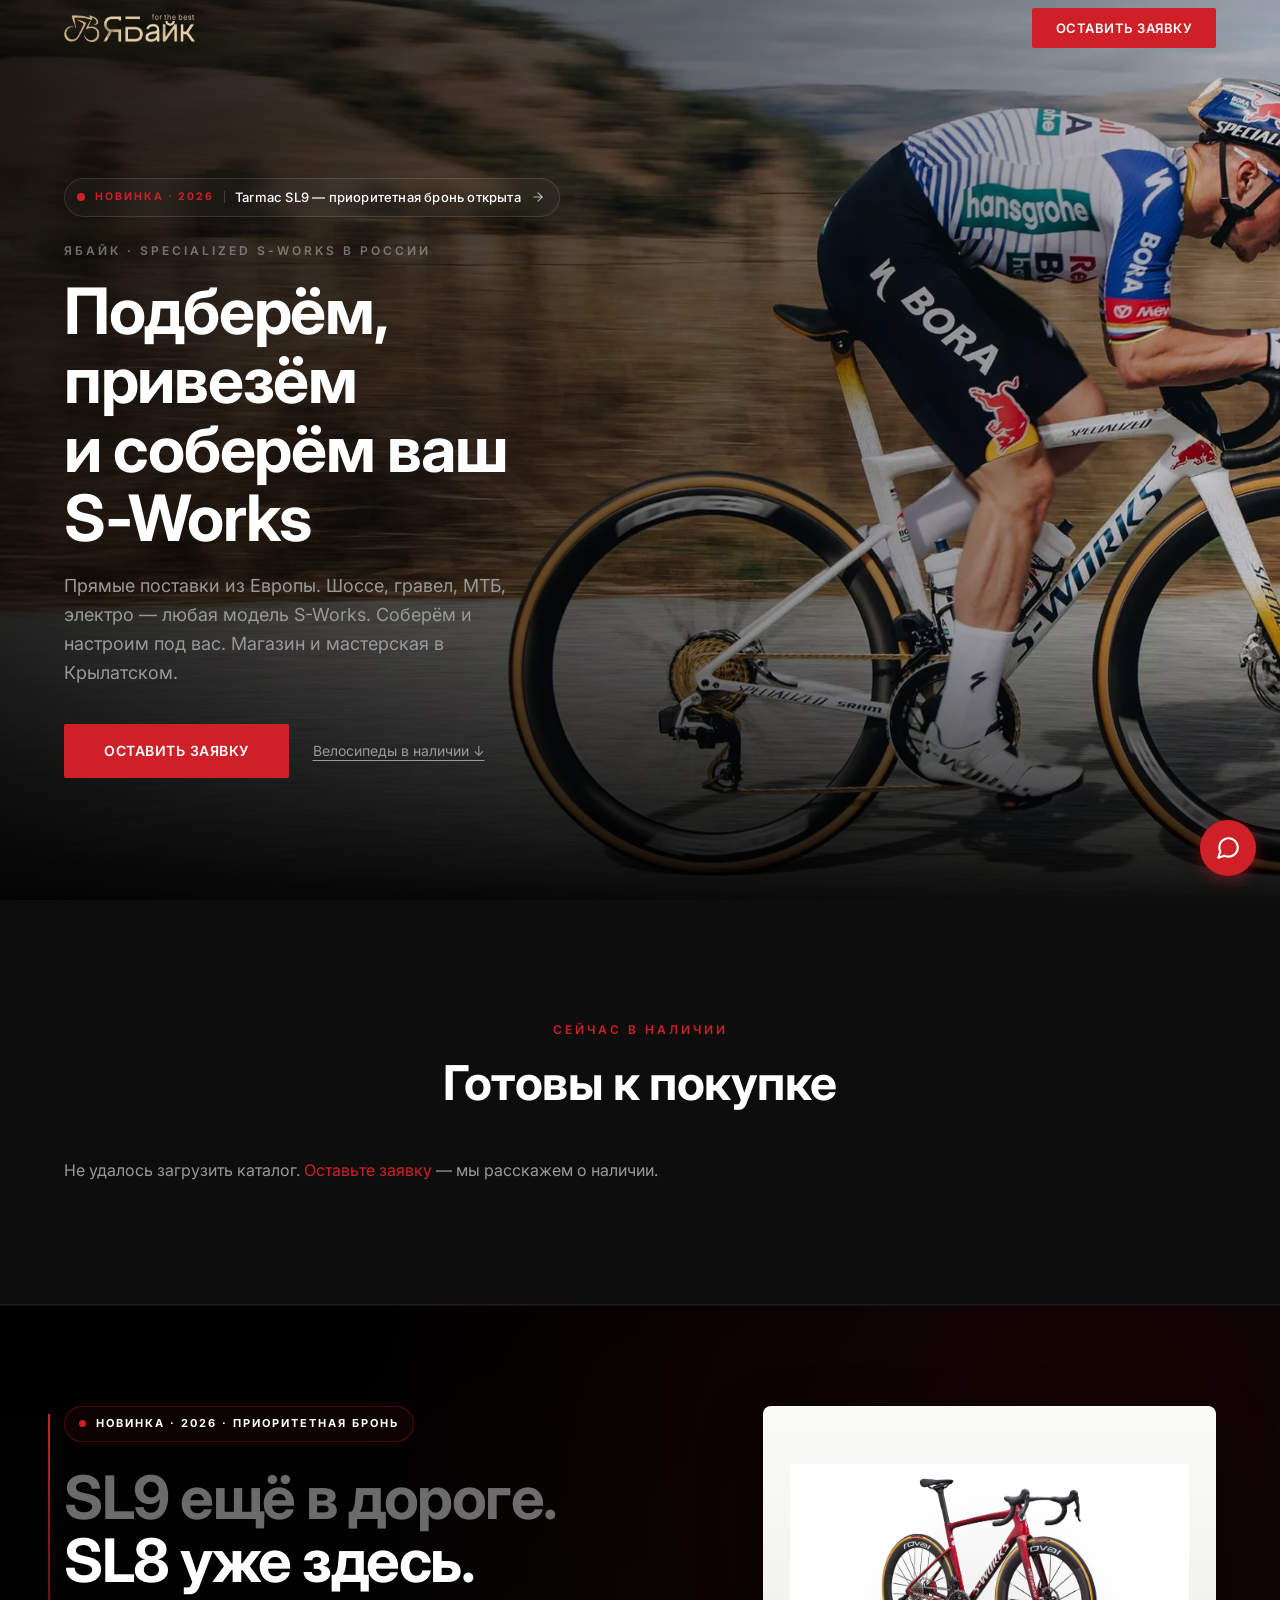
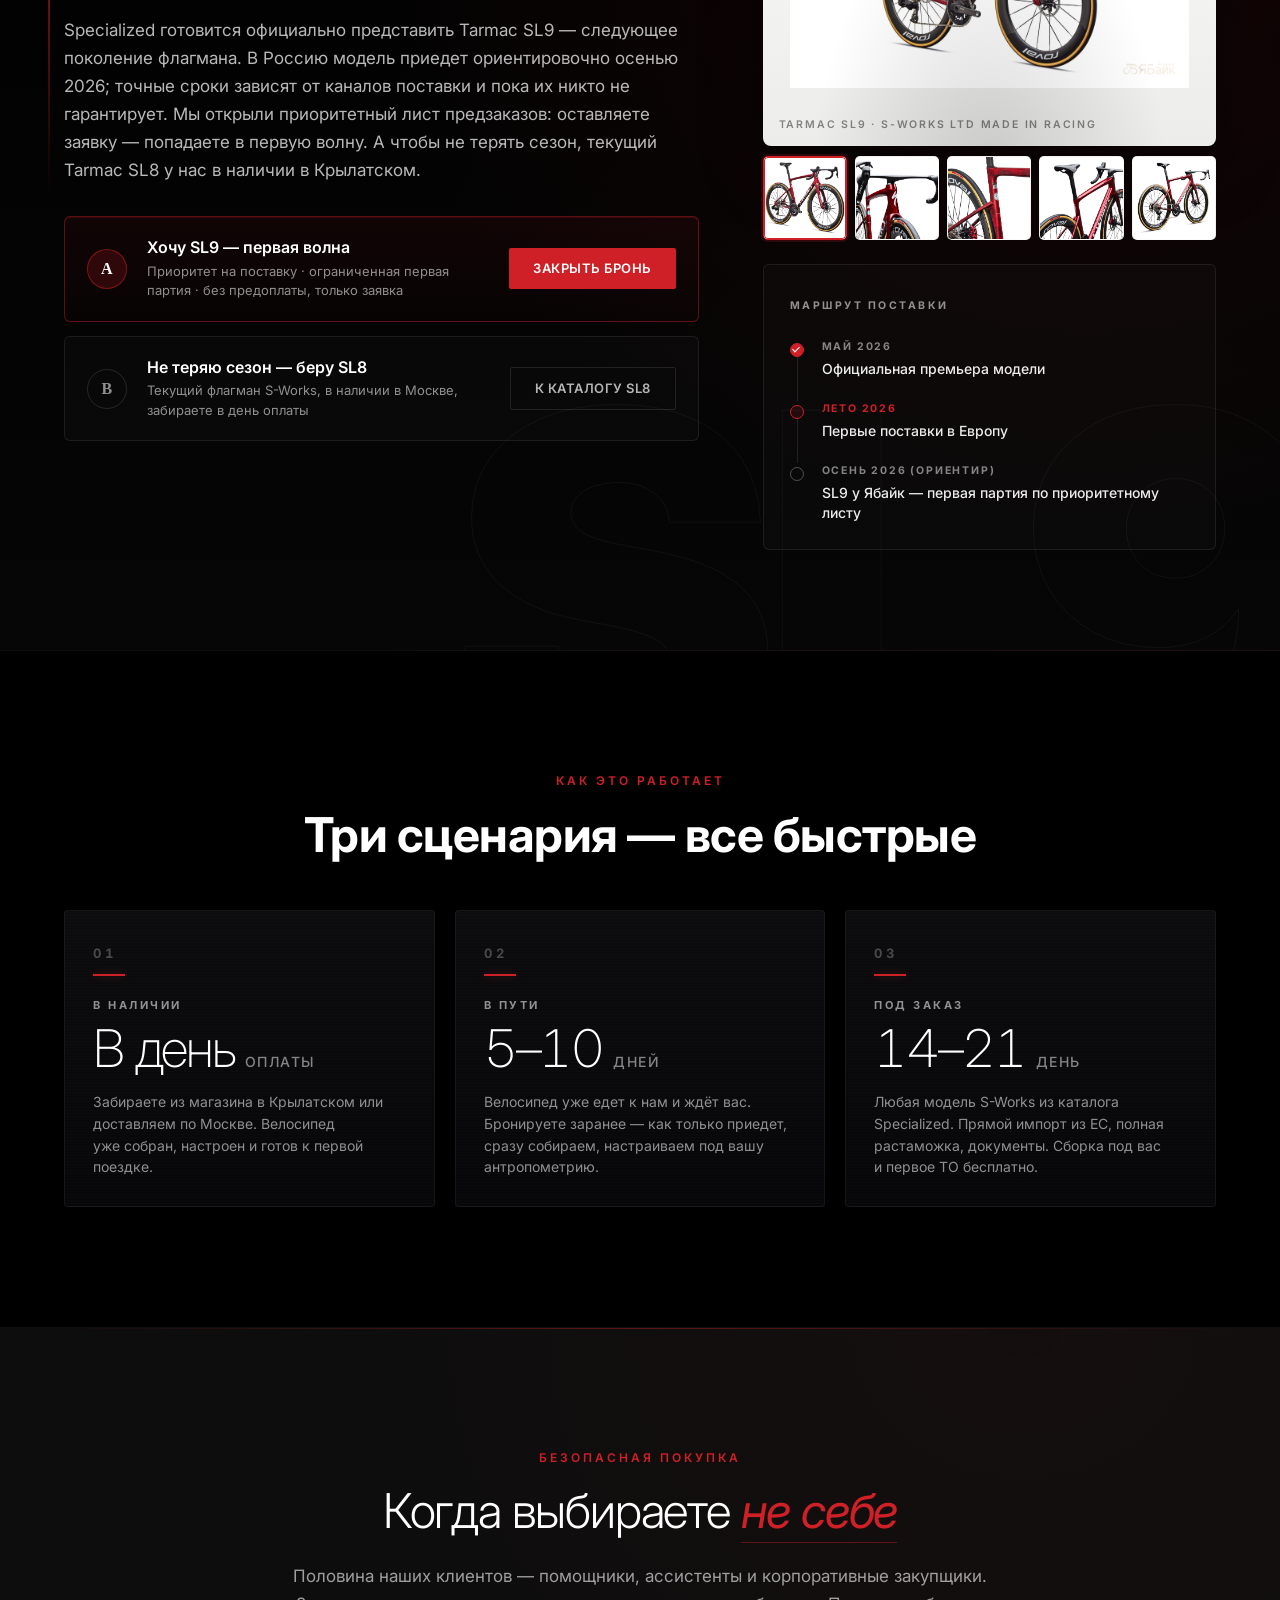
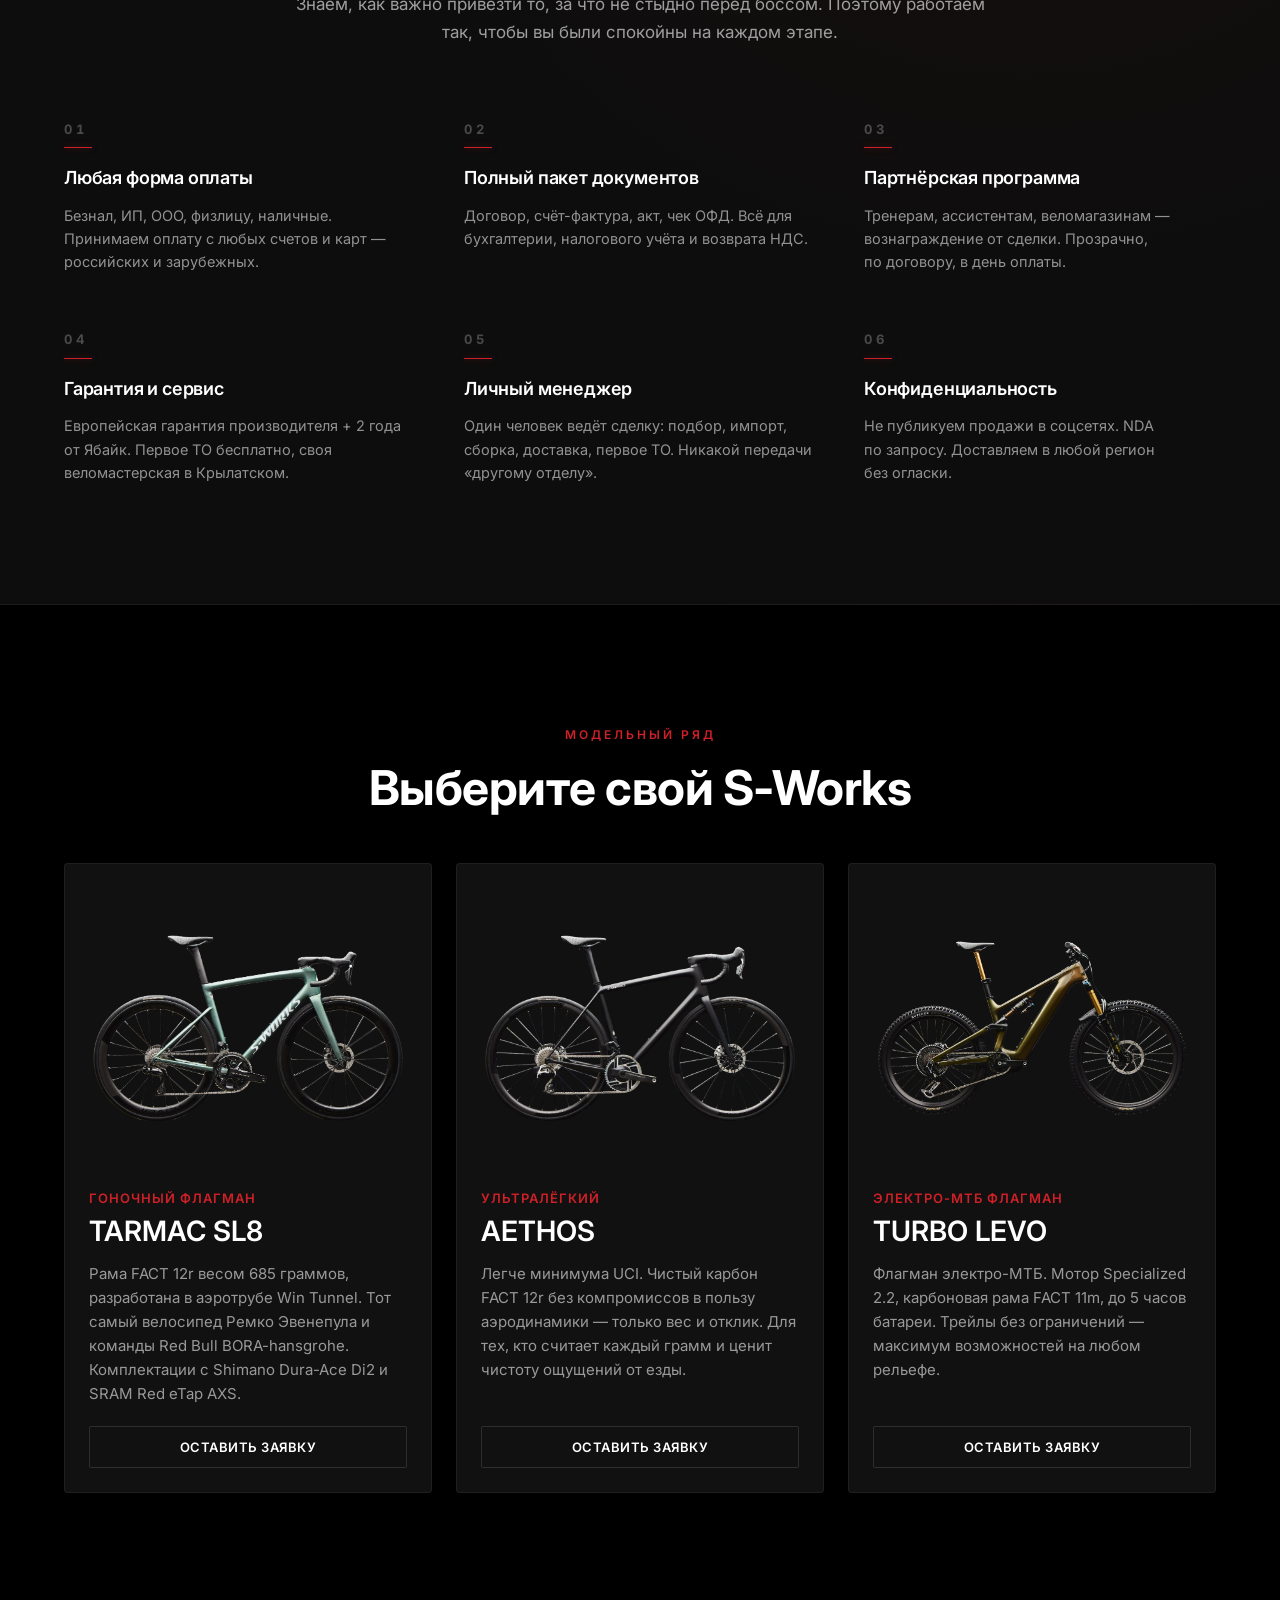
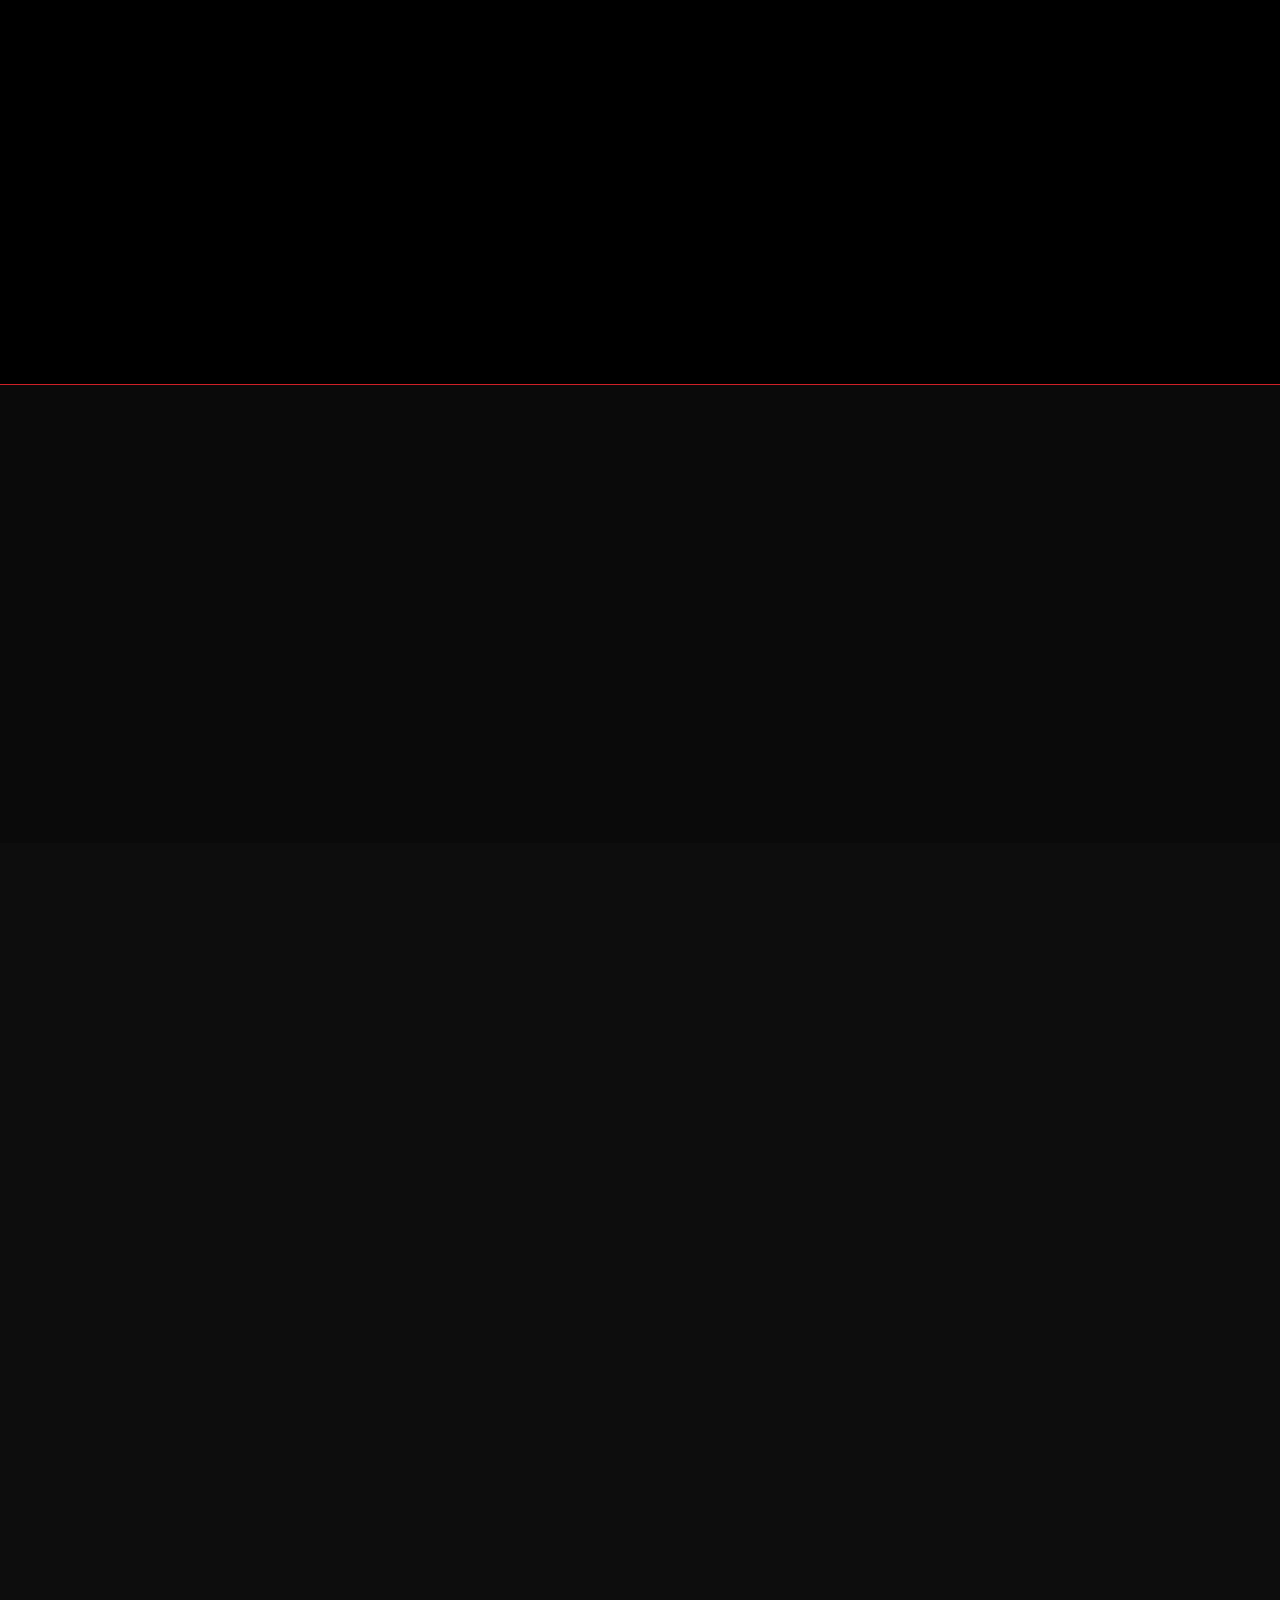
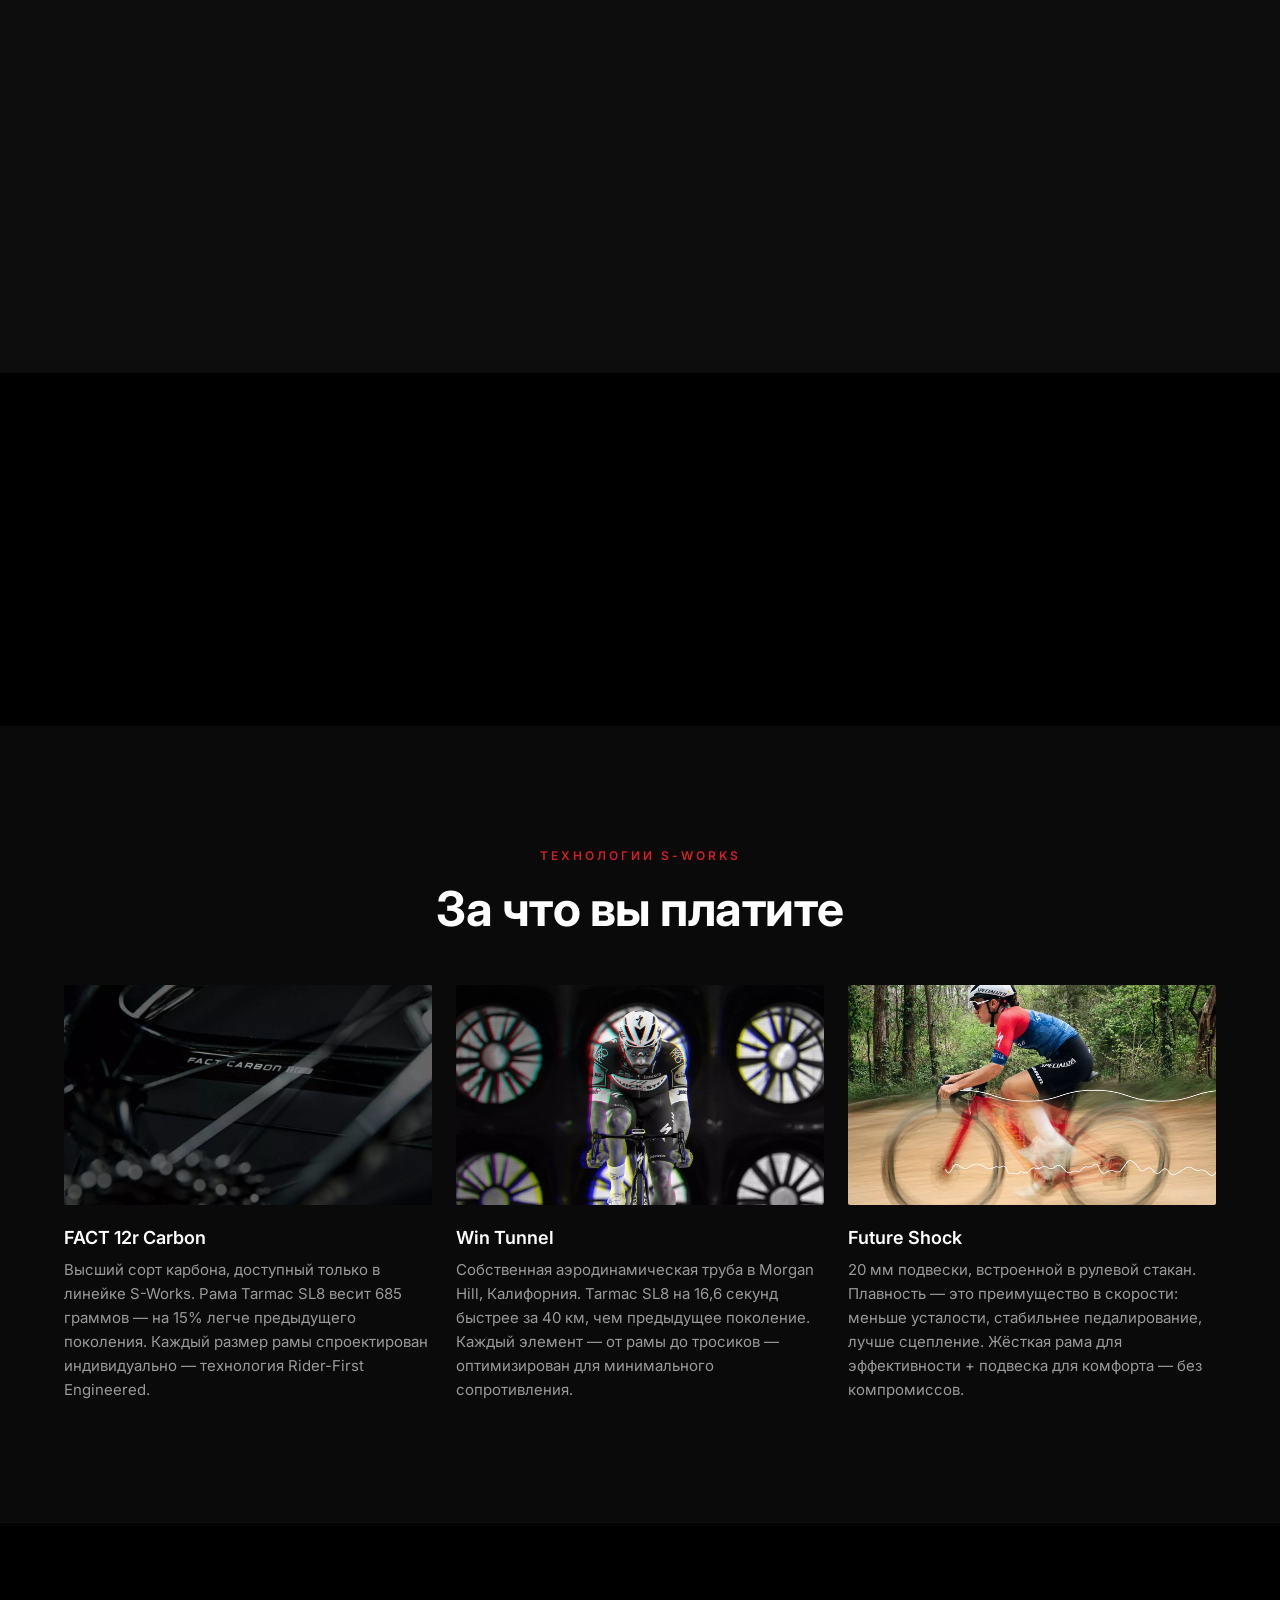
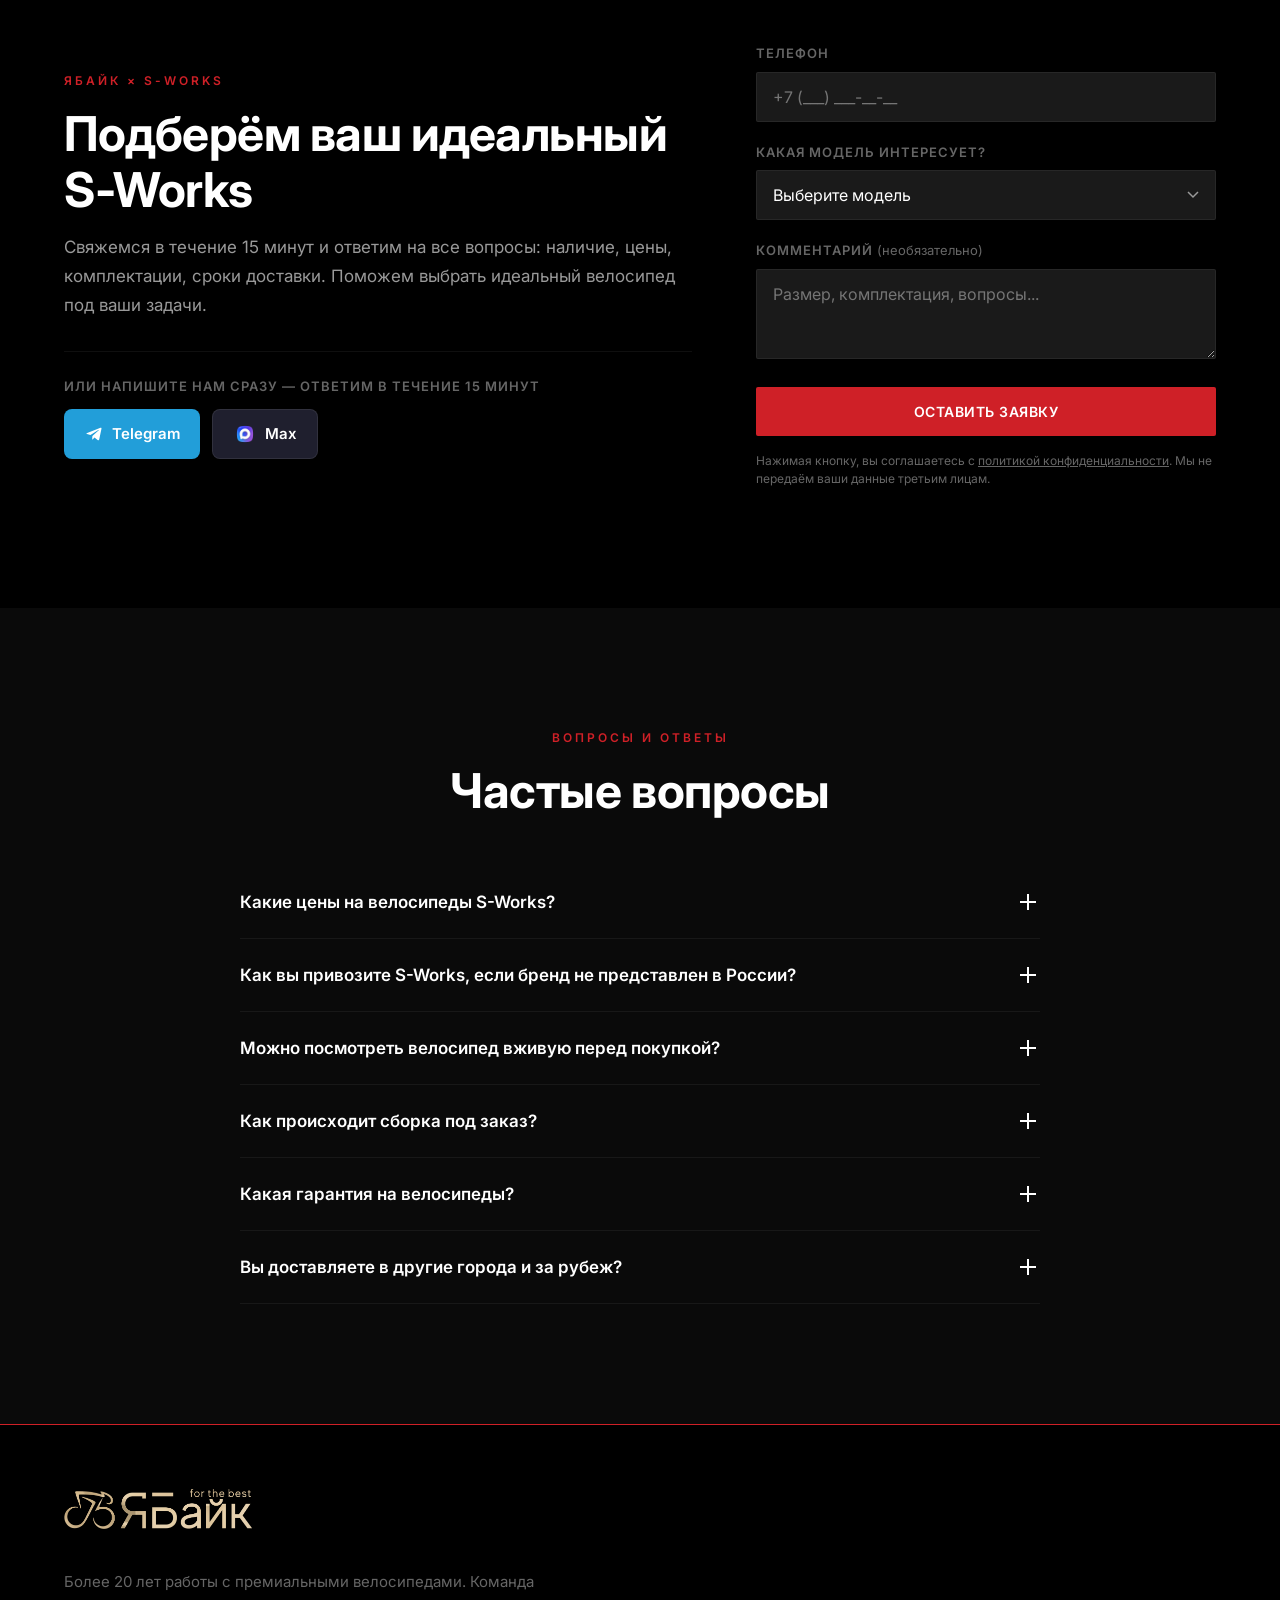
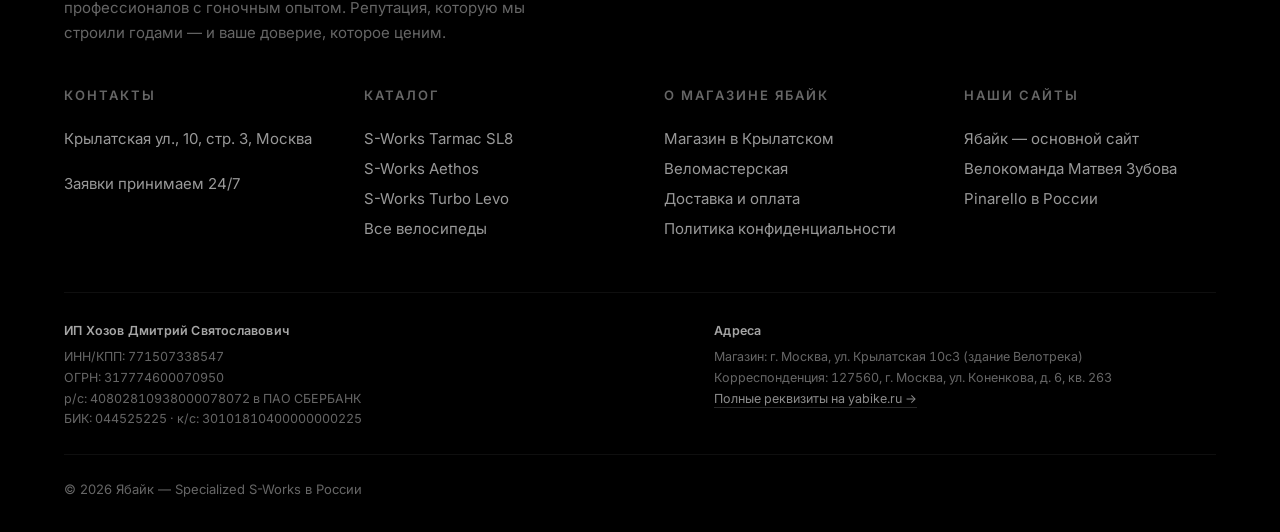
==== commit 638666b0: "index.html" ====
--- a/index.html
+++ b/index.html
@@ -1316,42 +1316,44 @@
     });
   }
 
-  // --- SL9: prefill model select when CTA clicked ---
-  document.querySelectorAll('[data-prefill-model]').forEach(function(el) {
-    el.addEventListener('click', function() {
-      var value = el.getAttribute('data-prefill-model');
-      var select = document.getElementById('model');
-      if (select) select.value = value;
-      if (typeof ym !== 'undefined') ym(108467185, 'reachGoal', 'sl9_booking_click');
-    });
-  });
-
-  // --- SL9: gallery thumbnail swap ---
-  var sl9MainImg = document.getElementById('sl9-main-img');
-  var sl9Thumbs = document.querySelectorAll('.sl9-thumb');
-  if (sl9MainImg && sl9Thumbs.length) {
-    sl9Thumbs.forEach(function(thumb) {
-      thumb.addEventListener('click', function() {
-        var src = thumb.getAttribute('data-src');
-        var alt = thumb.getAttribute('data-alt') || '';
-        if (!src || src === sl9MainImg.getAttribute('src')) return;
-        sl9MainImg.classList.add('is-swapping');
-        setTimeout(function() {
-          sl9MainImg.setAttribute('src', src);
-          sl9MainImg.setAttribute('alt', alt);
-          sl9MainImg.classList.remove('is-swapping');
-        }, 180);
-        sl9Thumbs.forEach(function(t) { t.classList.remove('is-active'); });
-        thumb.classList.add('is-active');
+  // --- SL9 block (изолировано в try/catch, чтобы не сломать остальной скрипт при любых ошибках) ---
+  try {
+    document.querySelectorAll('[data-prefill-model]').forEach(function(el) {
+      el.addEventListener('click', function() {
+        var value = el.getAttribute('data-prefill-model');
+        var select = document.getElementById('model');
+        if (select) select.value = value;
+        if (typeof ym !== 'undefined') ym(108467185, 'reachGoal', 'sl9_booking_click');
       });
     });
-  }
-
-  // --- SL9: protect gallery from right-click / drag save ---
-  var sl9Gallery = document.querySelector('.sl9-gallery');
-  if (sl9Gallery) {
-    sl9Gallery.addEventListener('contextmenu', function(e) { e.preventDefault(); });
-    sl9Gallery.addEventListener('dragstart', function(e) { e.preventDefault(); });
+
+    var sl9MainImg = document.getElementById('sl9-main-img');
+    var sl9Thumbs = document.querySelectorAll('.sl9-thumb');
+    if (sl9MainImg && sl9Thumbs.length) {
+      sl9Thumbs.forEach(function(thumb) {
+        thumb.addEventListener('click', function() {
+          var src = thumb.getAttribute('data-src');
+          var alt = thumb.getAttribute('data-alt') || '';
+          if (!src || src === sl9MainImg.getAttribute('src')) return;
+          sl9MainImg.classList.add('is-swapping');
+          setTimeout(function() {
+            sl9MainImg.setAttribute('src', src);
+            sl9MainImg.setAttribute('alt', alt);
+            sl9MainImg.classList.remove('is-swapping');
+          }, 180);
+          sl9Thumbs.forEach(function(t) { t.classList.remove('is-active'); });
+          thumb.classList.add('is-active');
+        });
+      });
+    }
+
+    var sl9Gallery = document.querySelector('.sl9-gallery');
+    if (sl9Gallery) {
+      sl9Gallery.addEventListener('contextmenu', function(e) { e.preventDefault(); });
+      sl9Gallery.addEventListener('dragstart', function(e) { e.preventDefault(); });
+    }
+  } catch (err) {
+    console.warn('SL9 block error (non-critical):', err);
   }
 
 })();
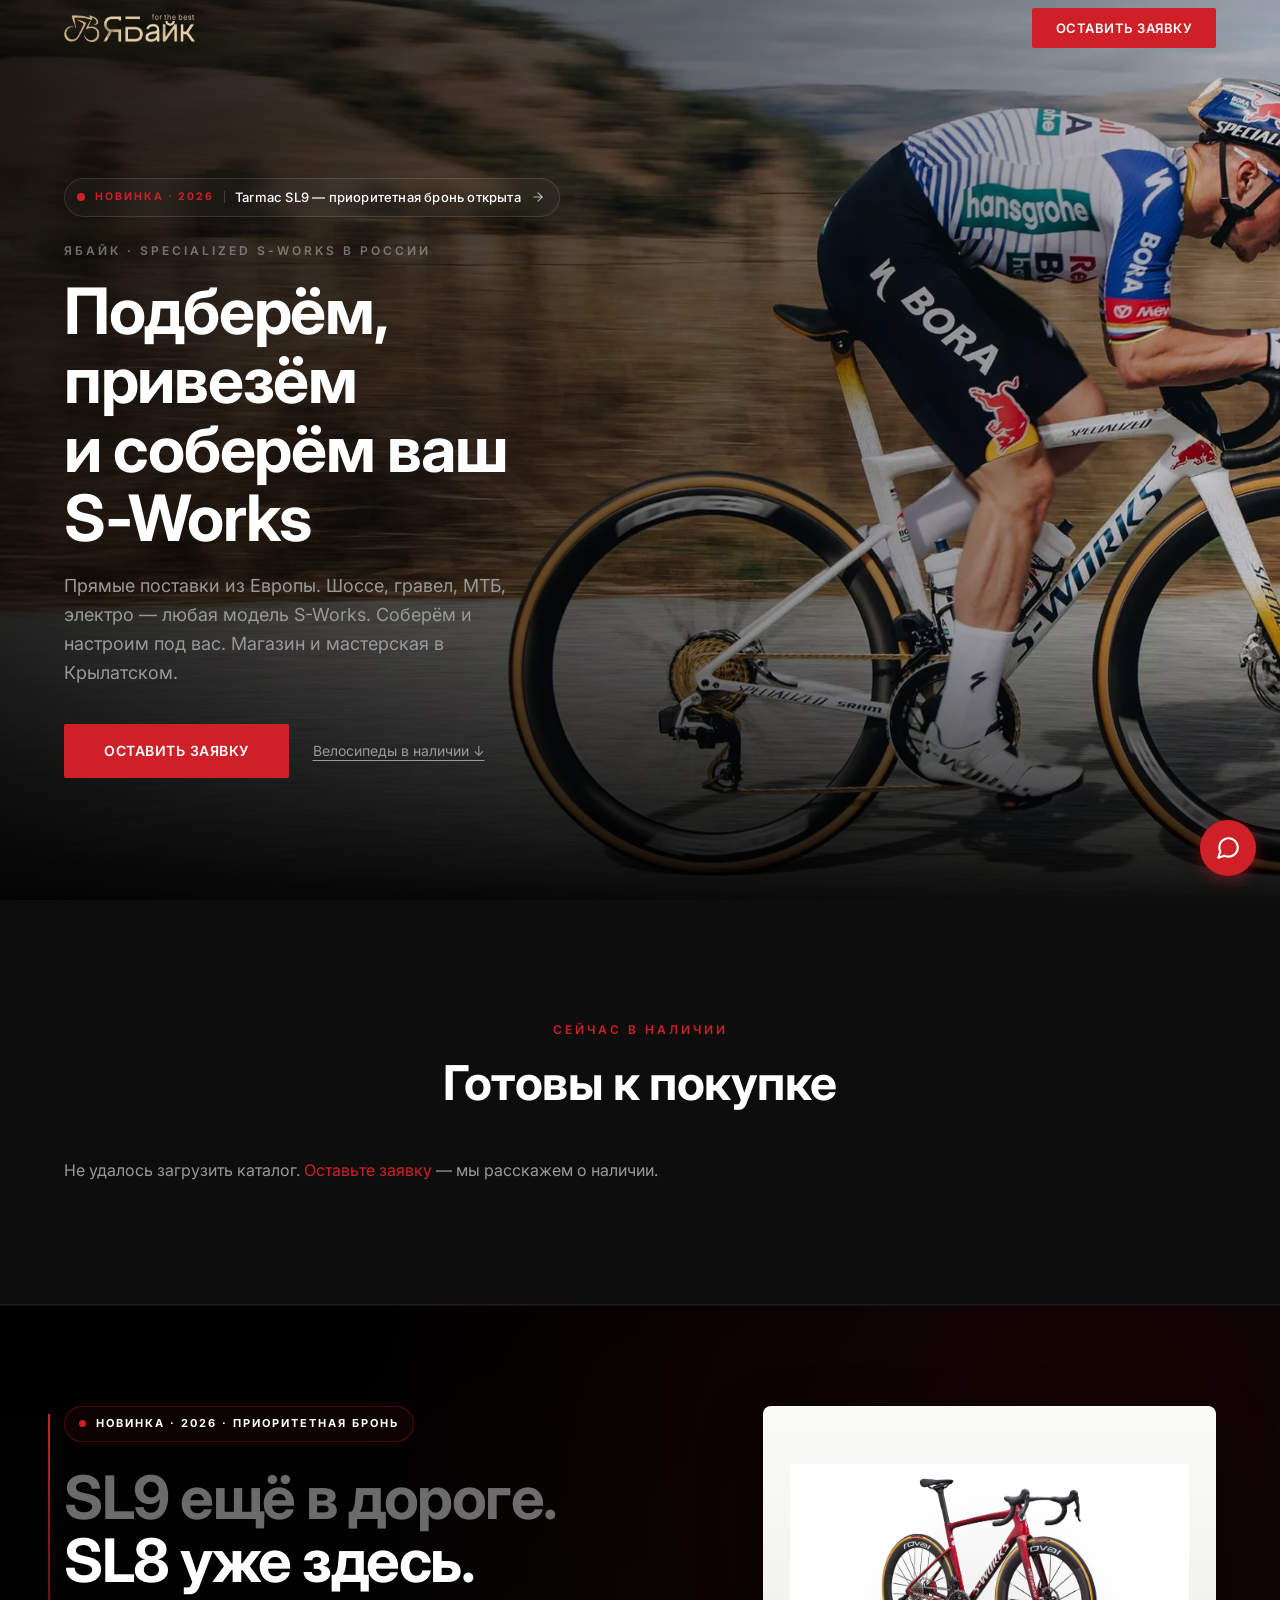
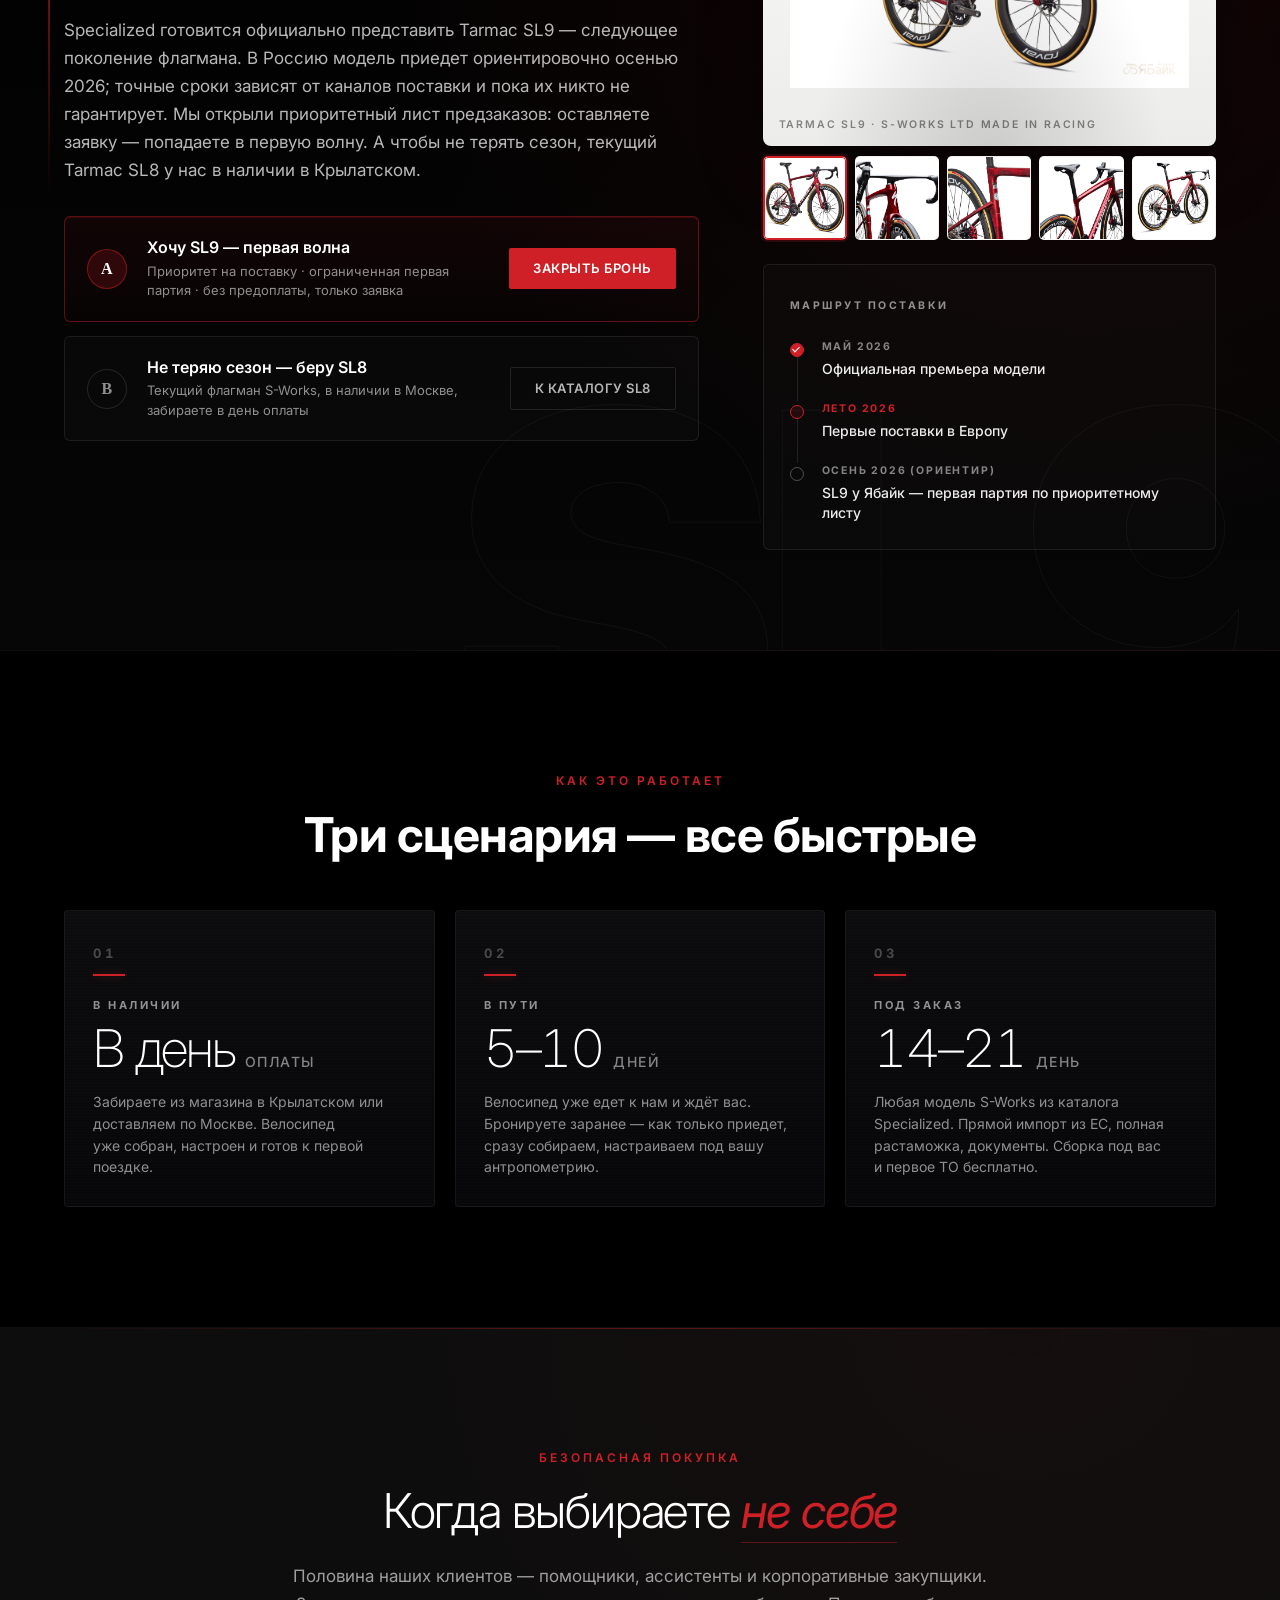
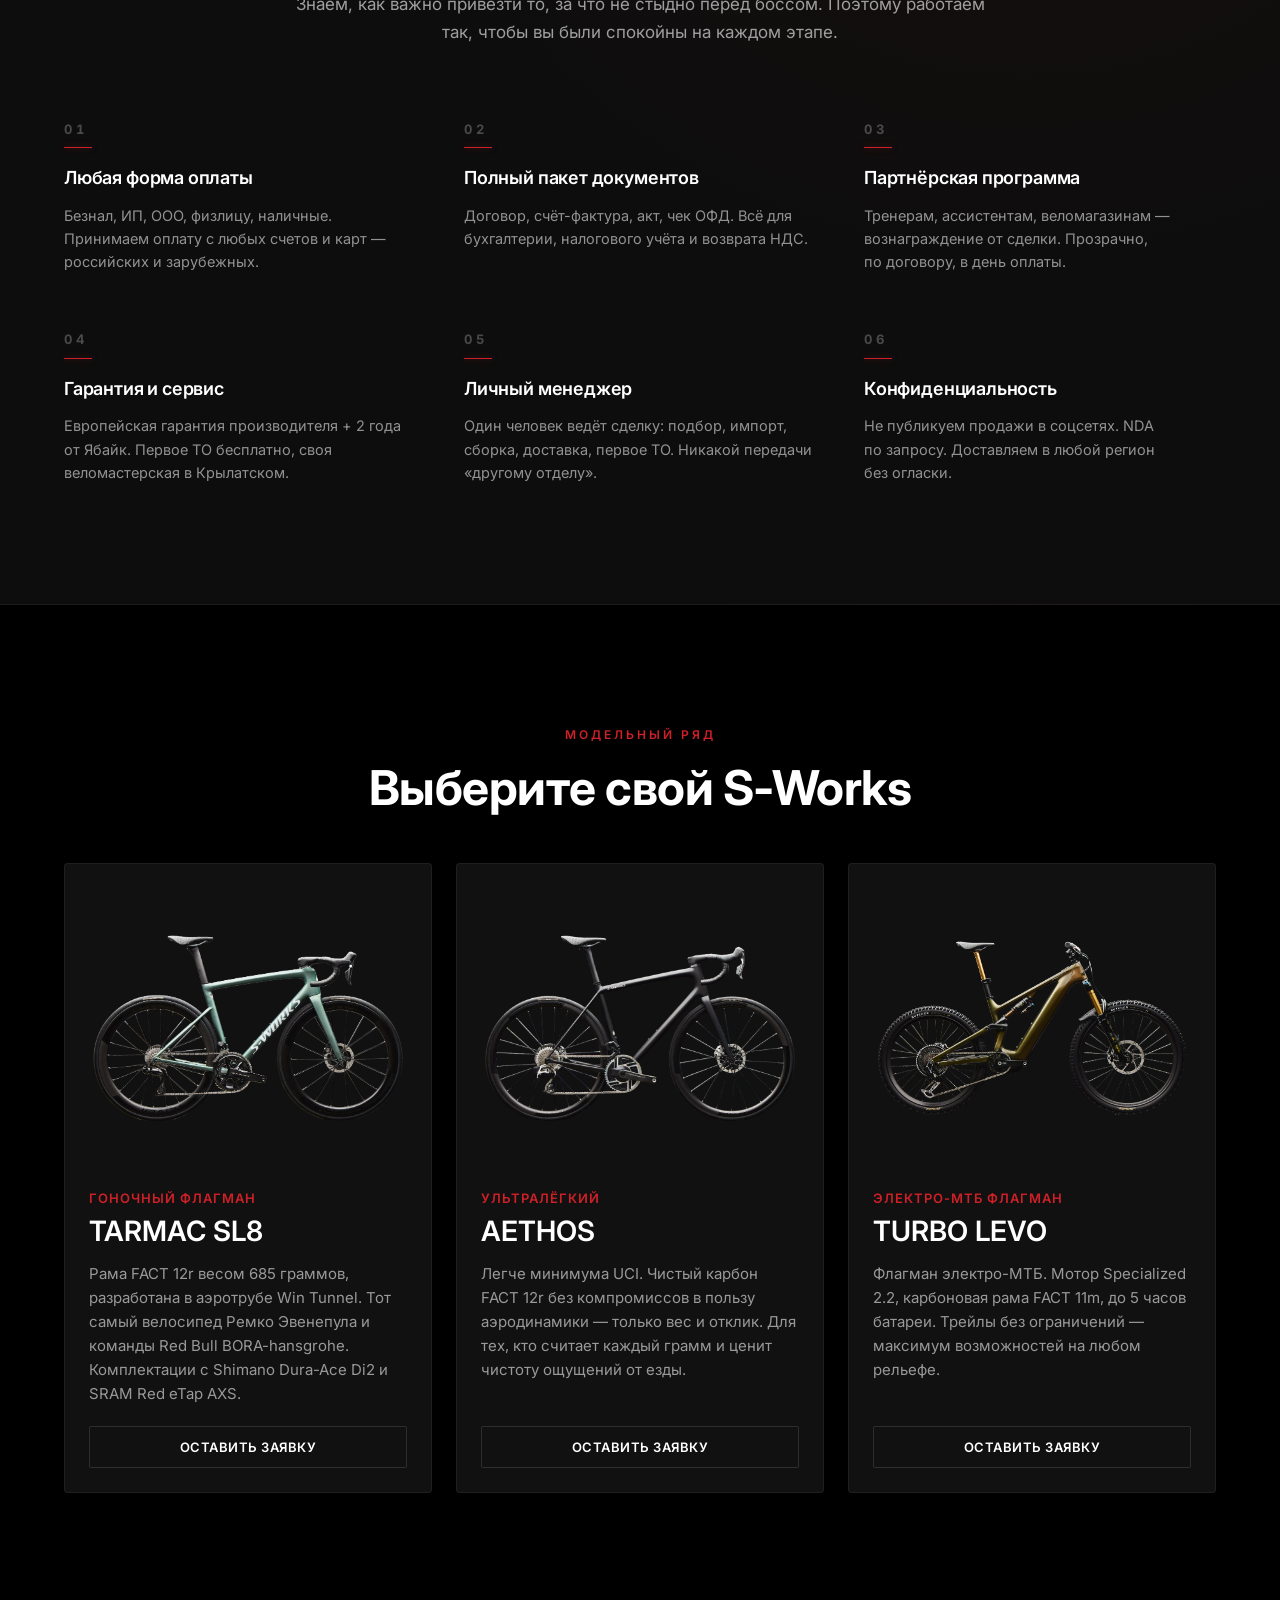
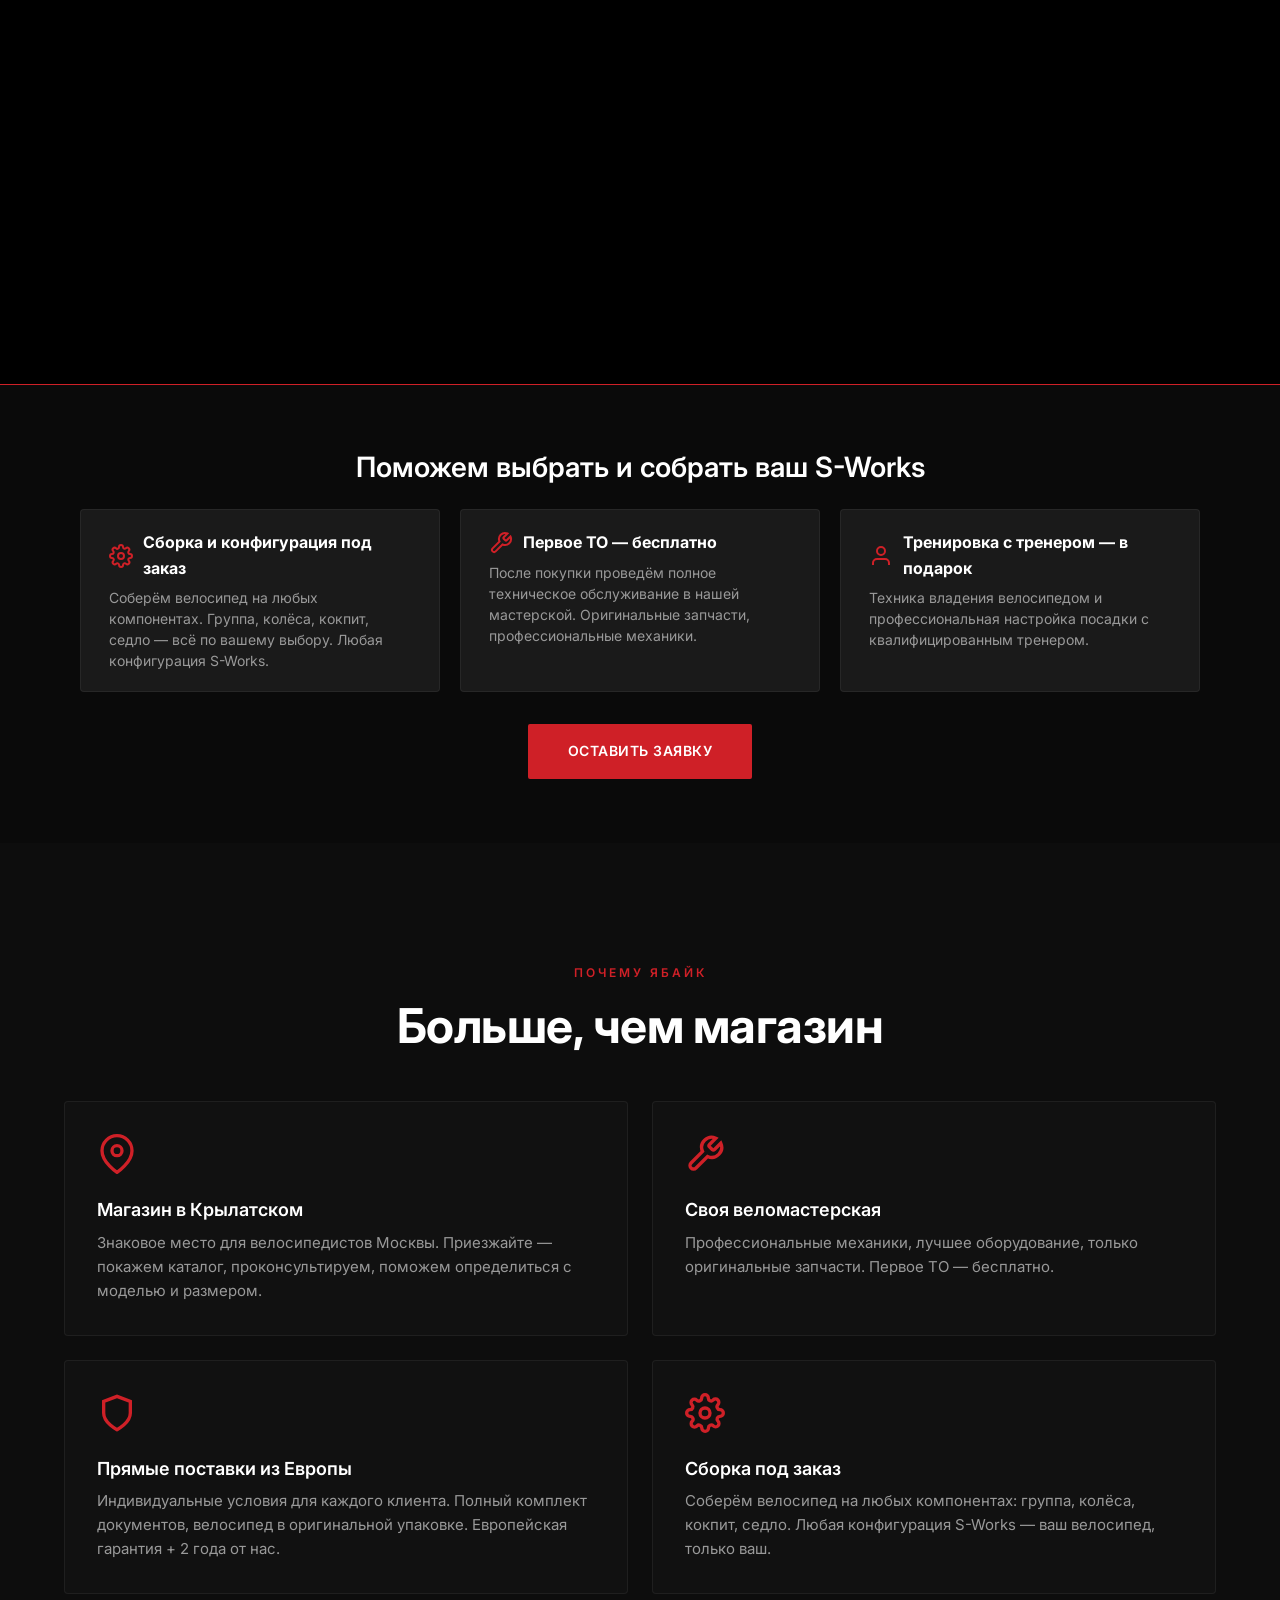
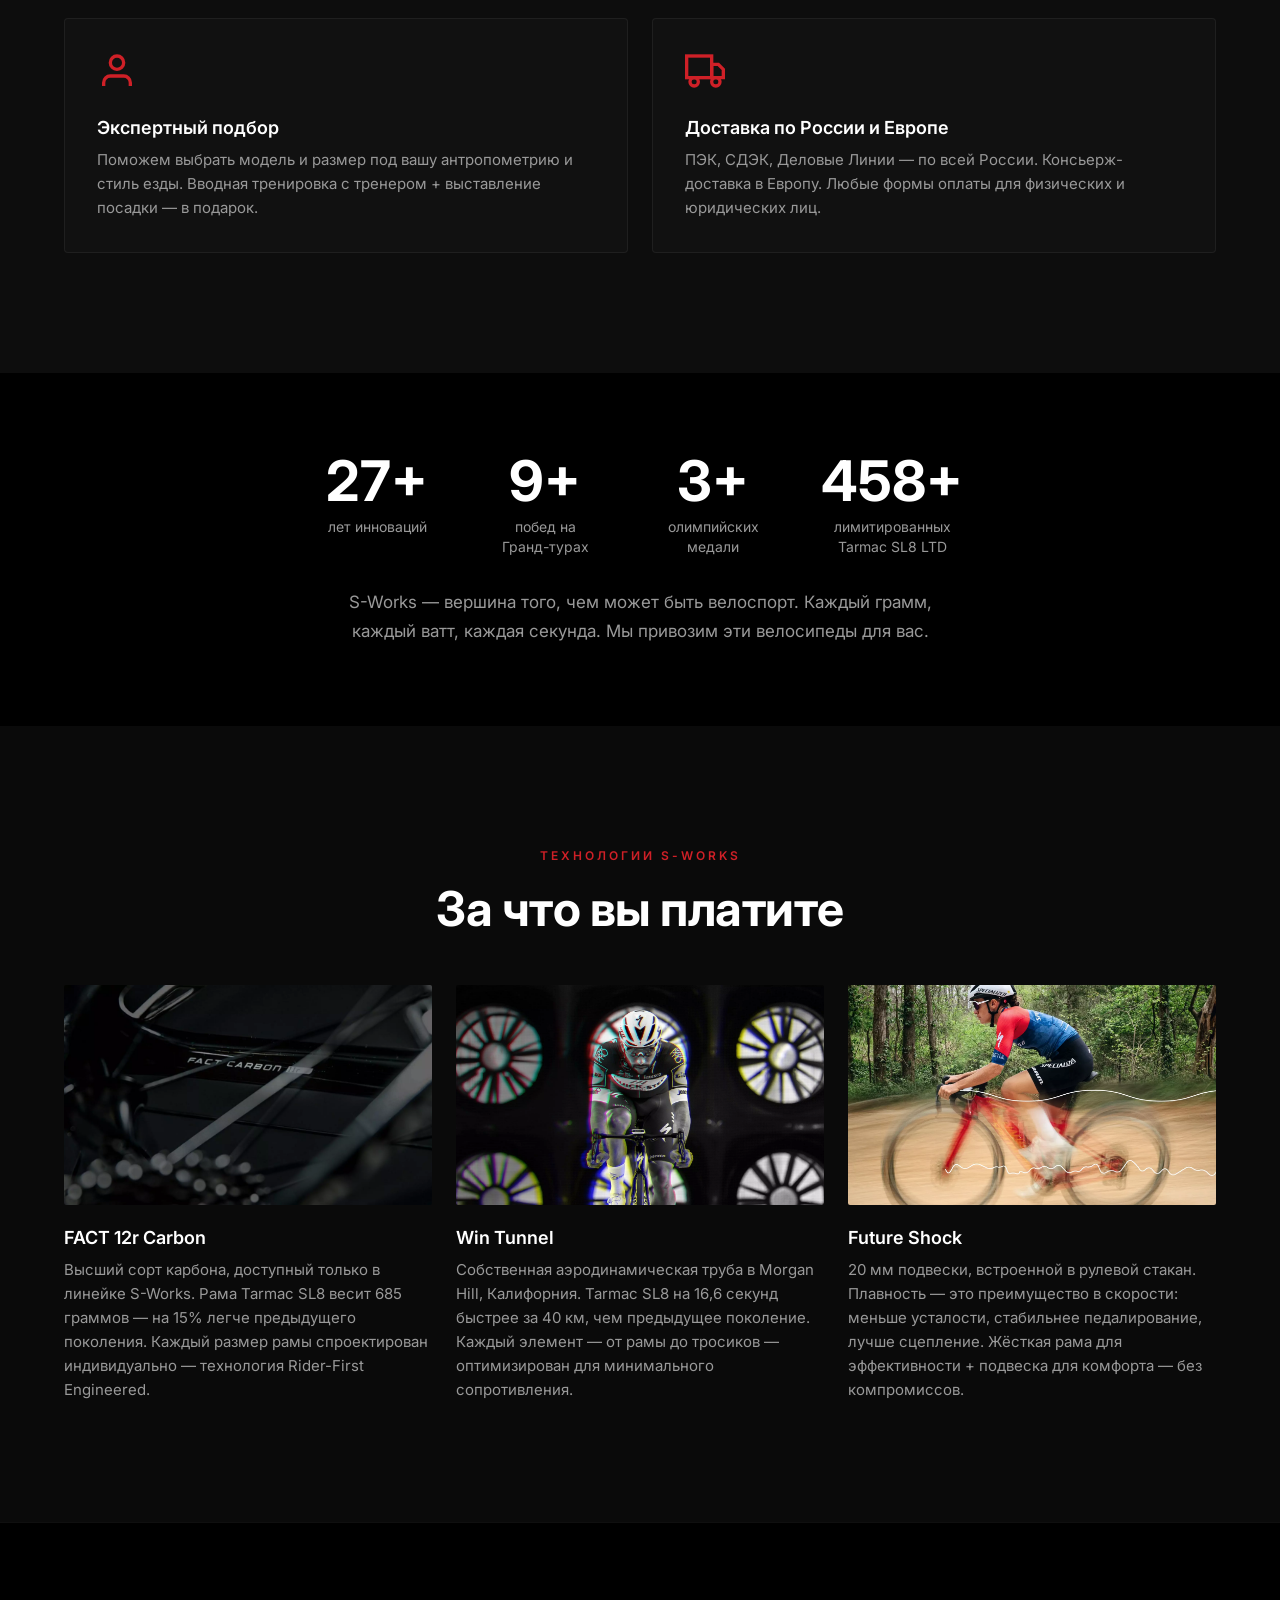
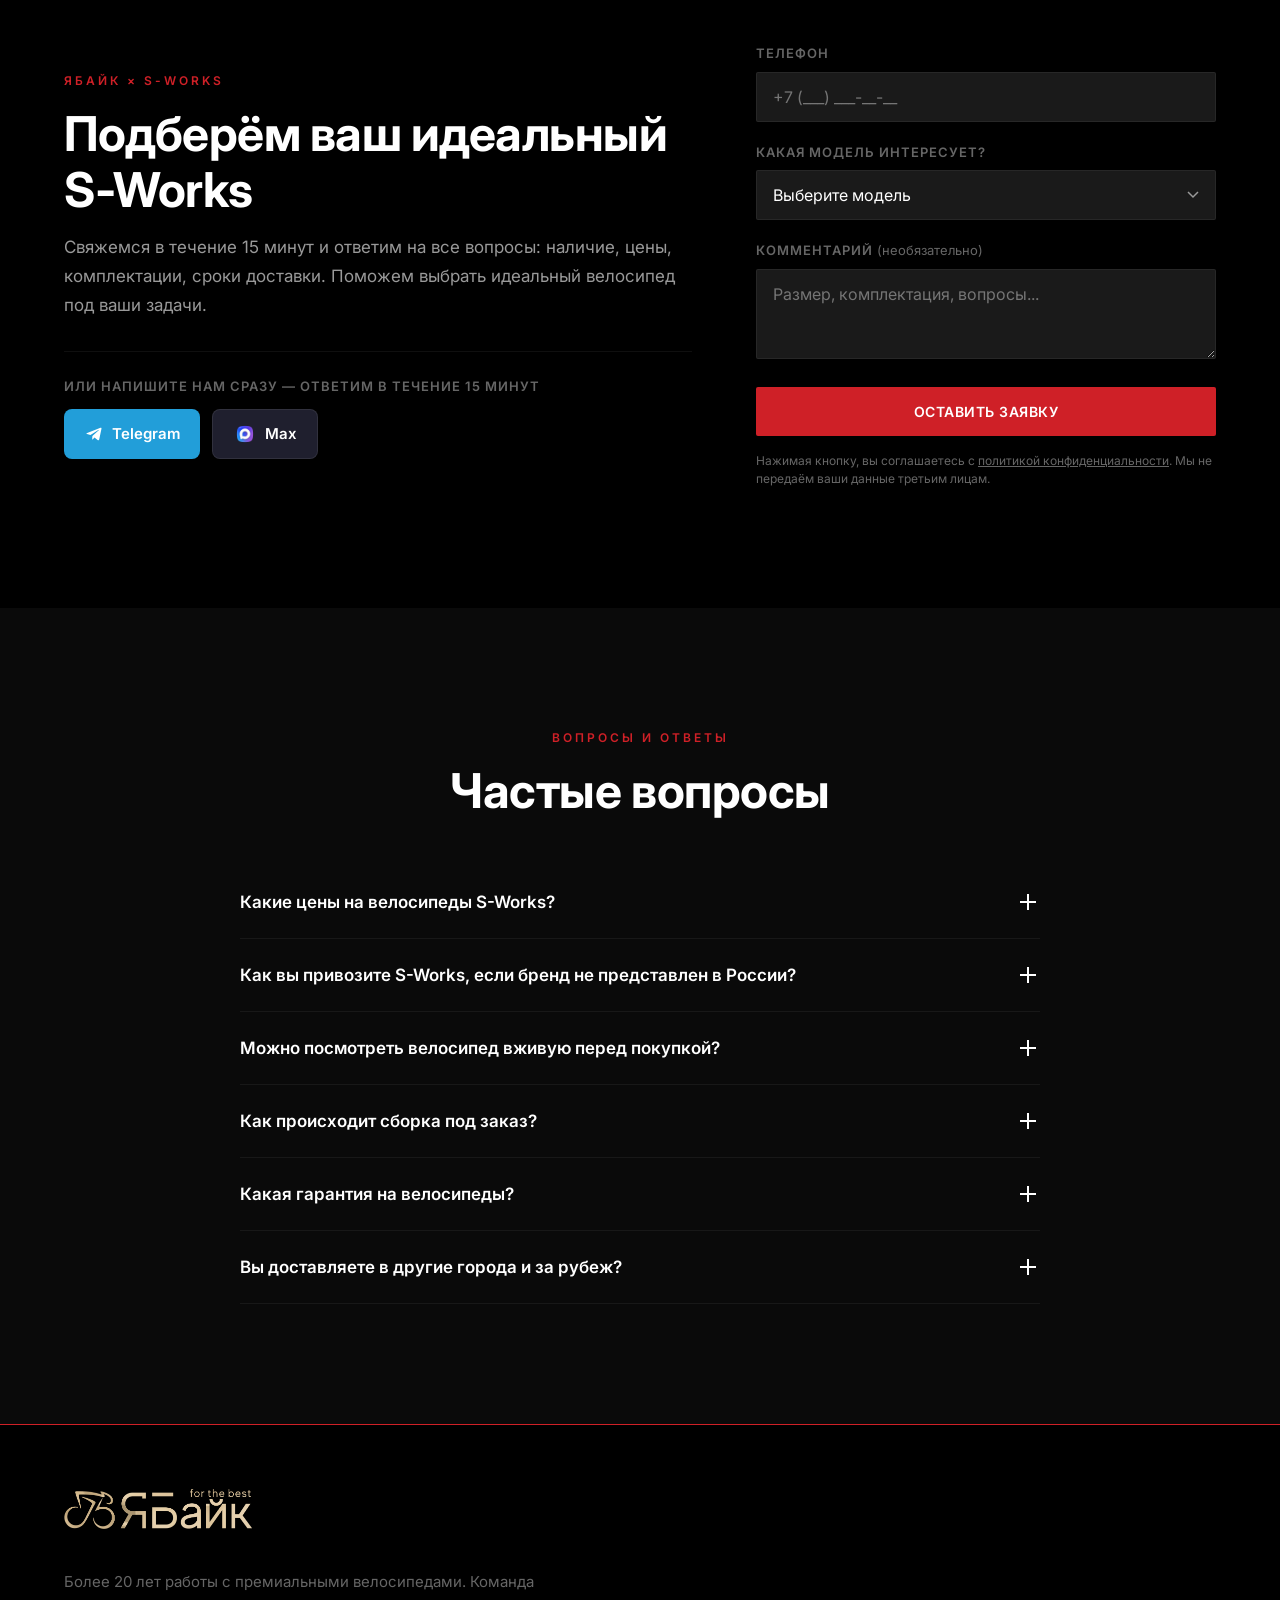
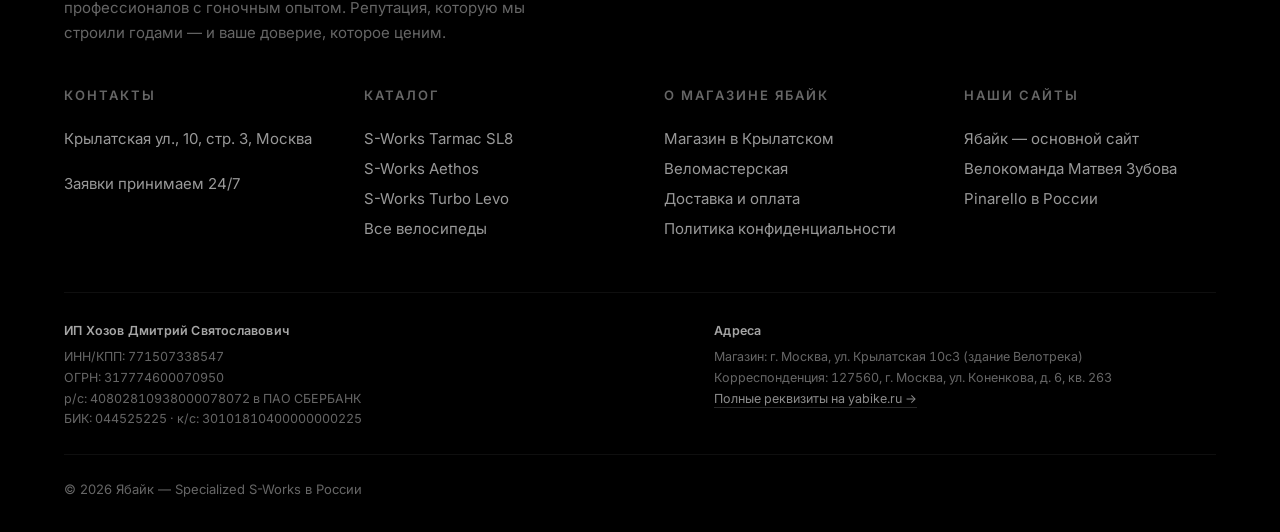
==== commit 36839dca: "index.html" ====
--- a/index.html
+++ b/index.html
@@ -576,7 +576,7 @@
       </div>
 
       <div class="form-section__form fade-in">
-        <form id="lead-form" action="https://formsubmit.co/yabike.ru@yandex.ru" method="POST">
+        <form id="lead-form" action="https://formsubmit.co/ajax/yabike.ru@yandex.ru" method="POST">
           <input type="hidden" name="_subject" value="Новая заявка с лендинга S-Works">
           <input type="hidden" name="_captcha" value="false">
           <input type="hidden" name="_template" value="table">
@@ -753,7 +753,7 @@
     <h3 id="modal-title">Забронировать</h3>
     <p class="modal__bike-name" id="modal-bike-name"></p>
     <p class="modal__lead" id="modal-lead" style="display:none">Покажем велосипед в&nbsp;реальном времени по&nbsp;видеосвязи. Подробно посмотрим компоненты, ответим на&nbsp;вопросы. Удобное время согласуем.</p>
-    <form id="booking-form" action="https://formsubmit.co/yabike.ru@yandex.ru" method="POST">
+    <form id="booking-form" action="https://formsubmit.co/ajax/yabike.ru@yandex.ru" method="POST">
       <input type="hidden" name="_subject" id="booking-subject" value="Бронирование велосипеда — S-Works">
       <input type="hidden" name="_captcha" value="false">
       <input type="hidden" name="_template" value="table">
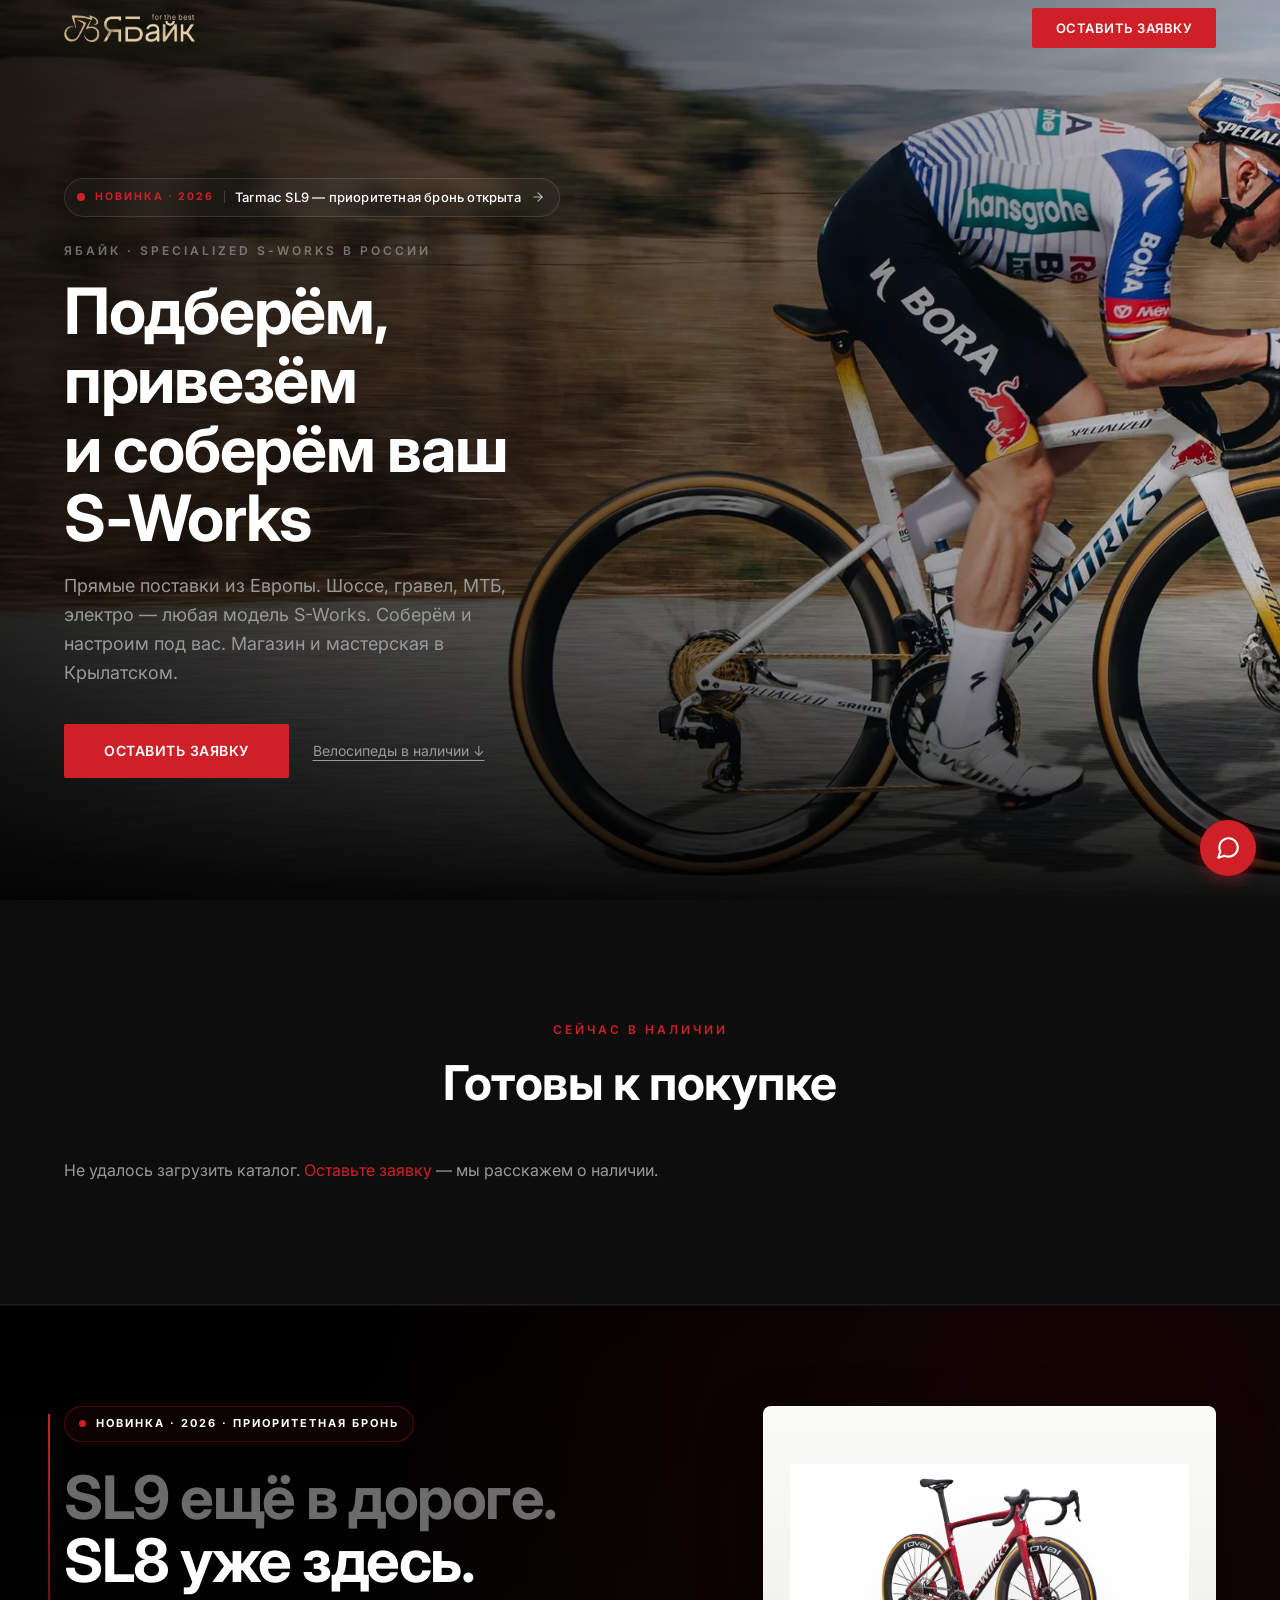
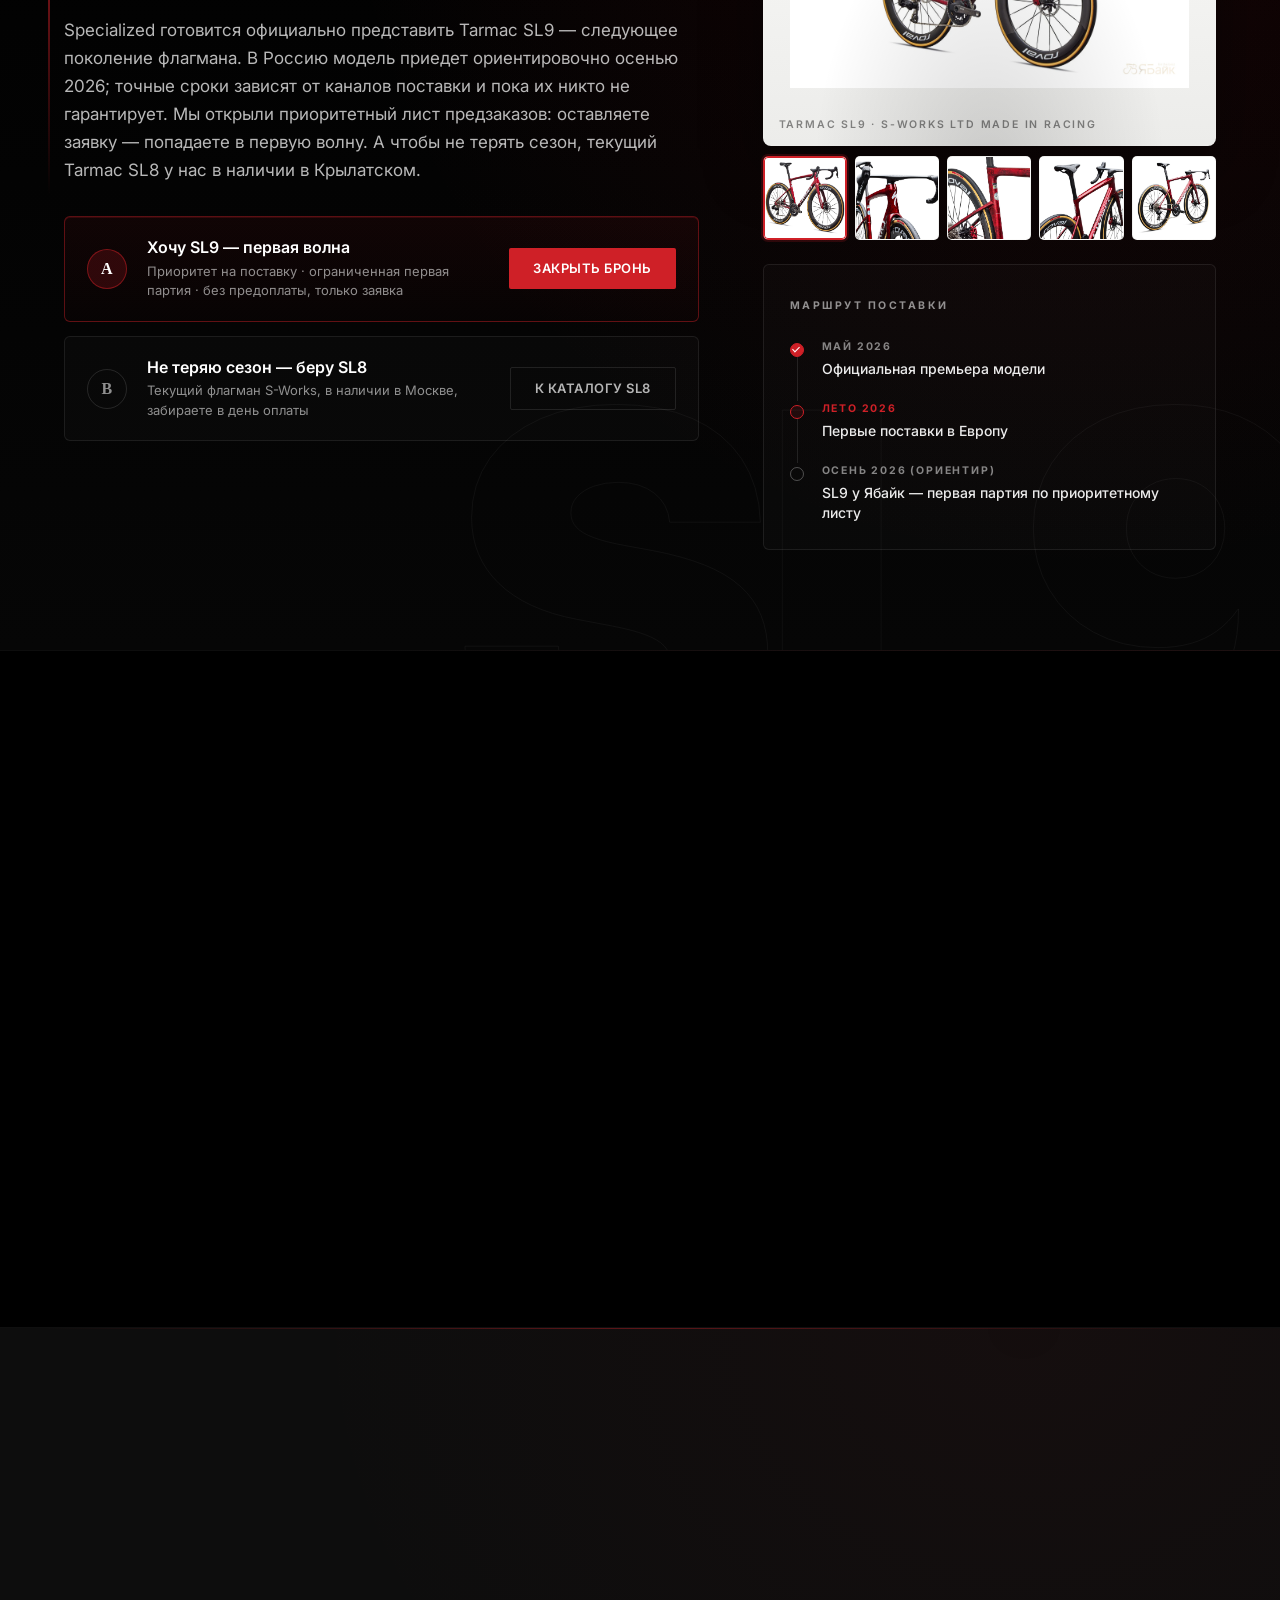
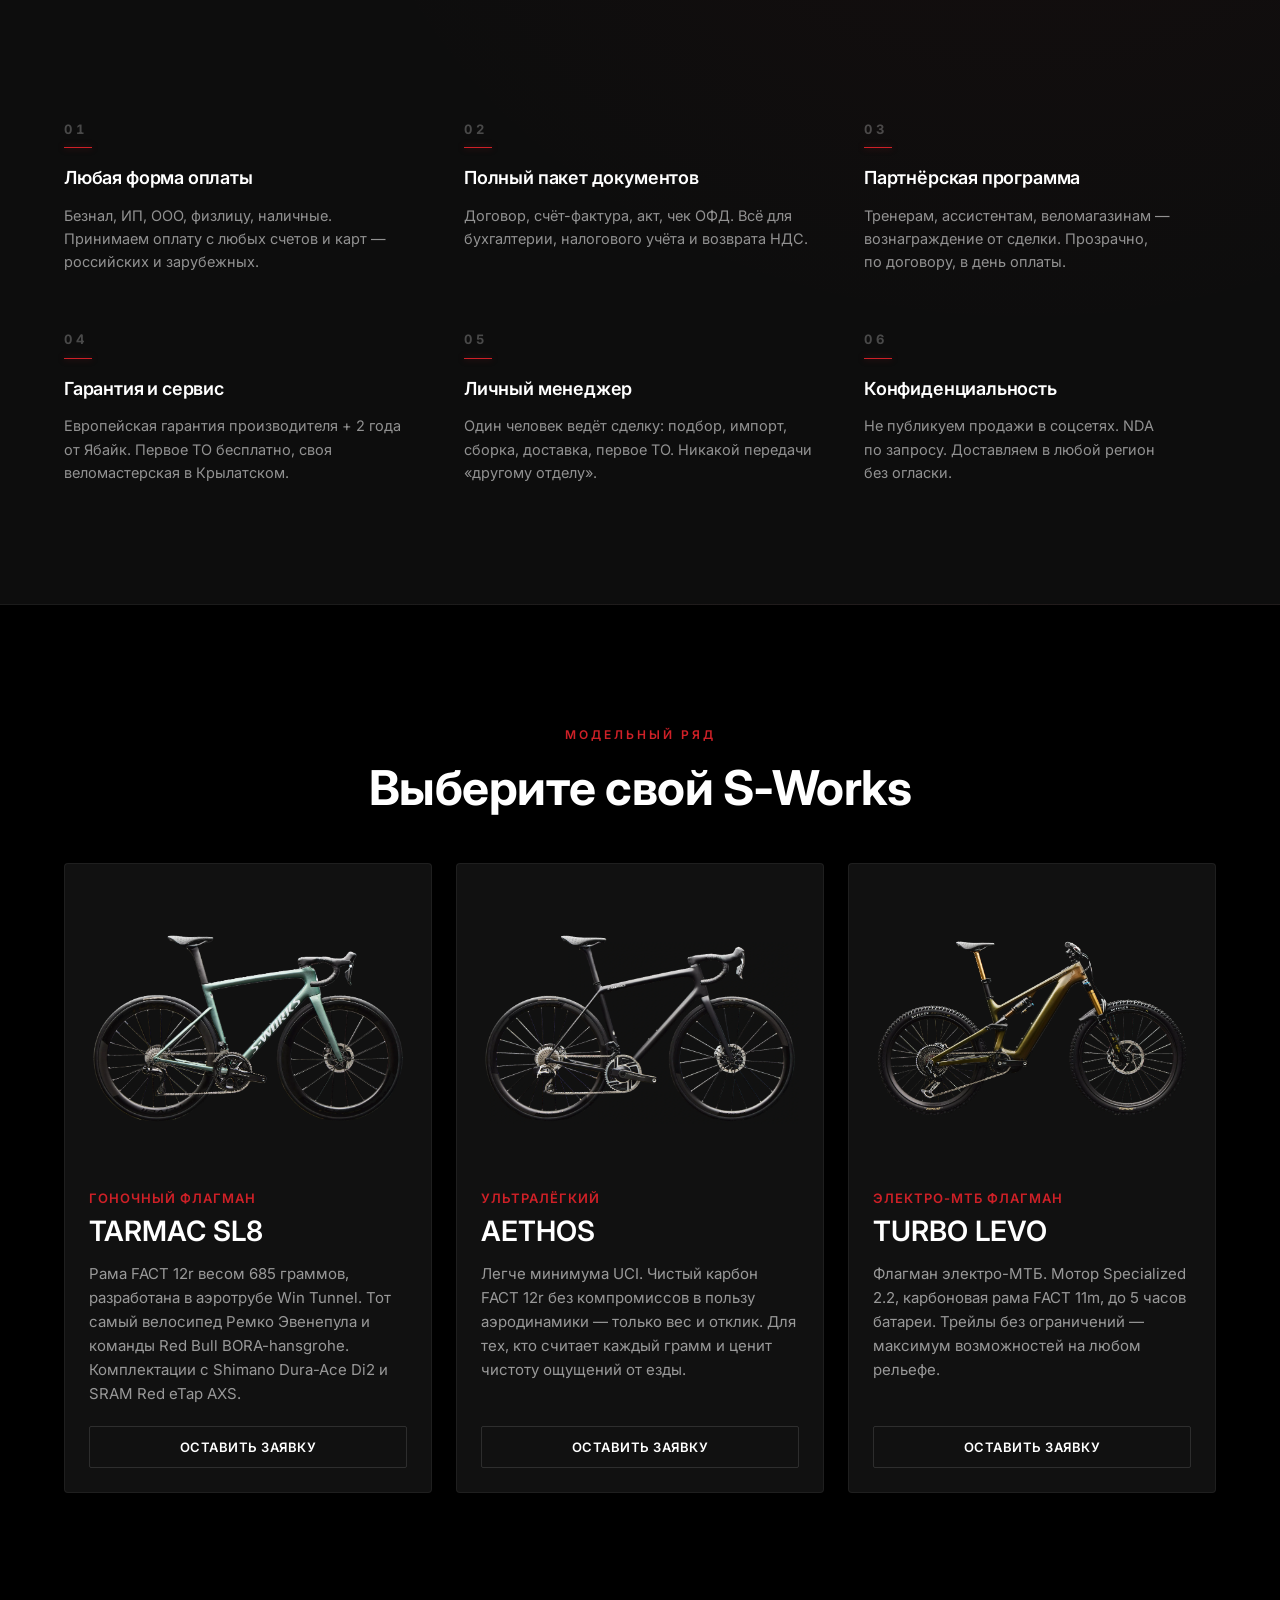
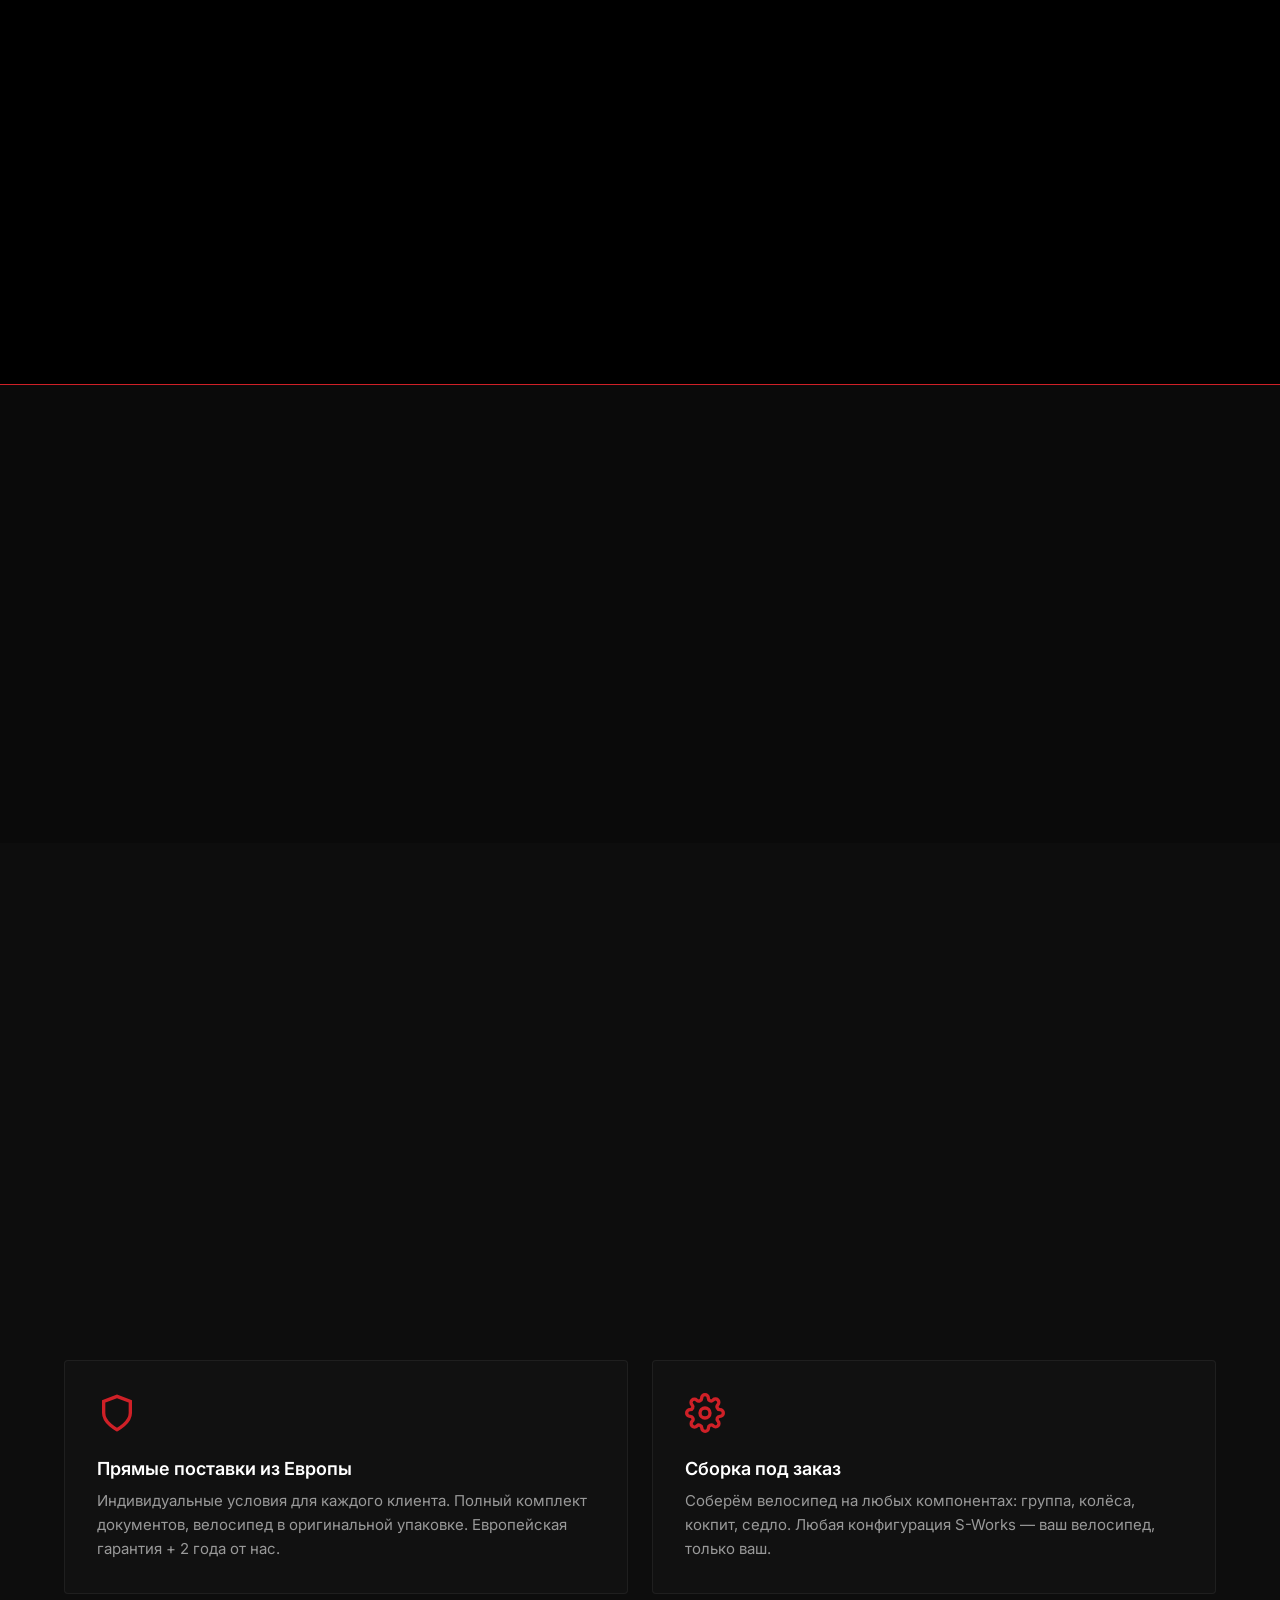
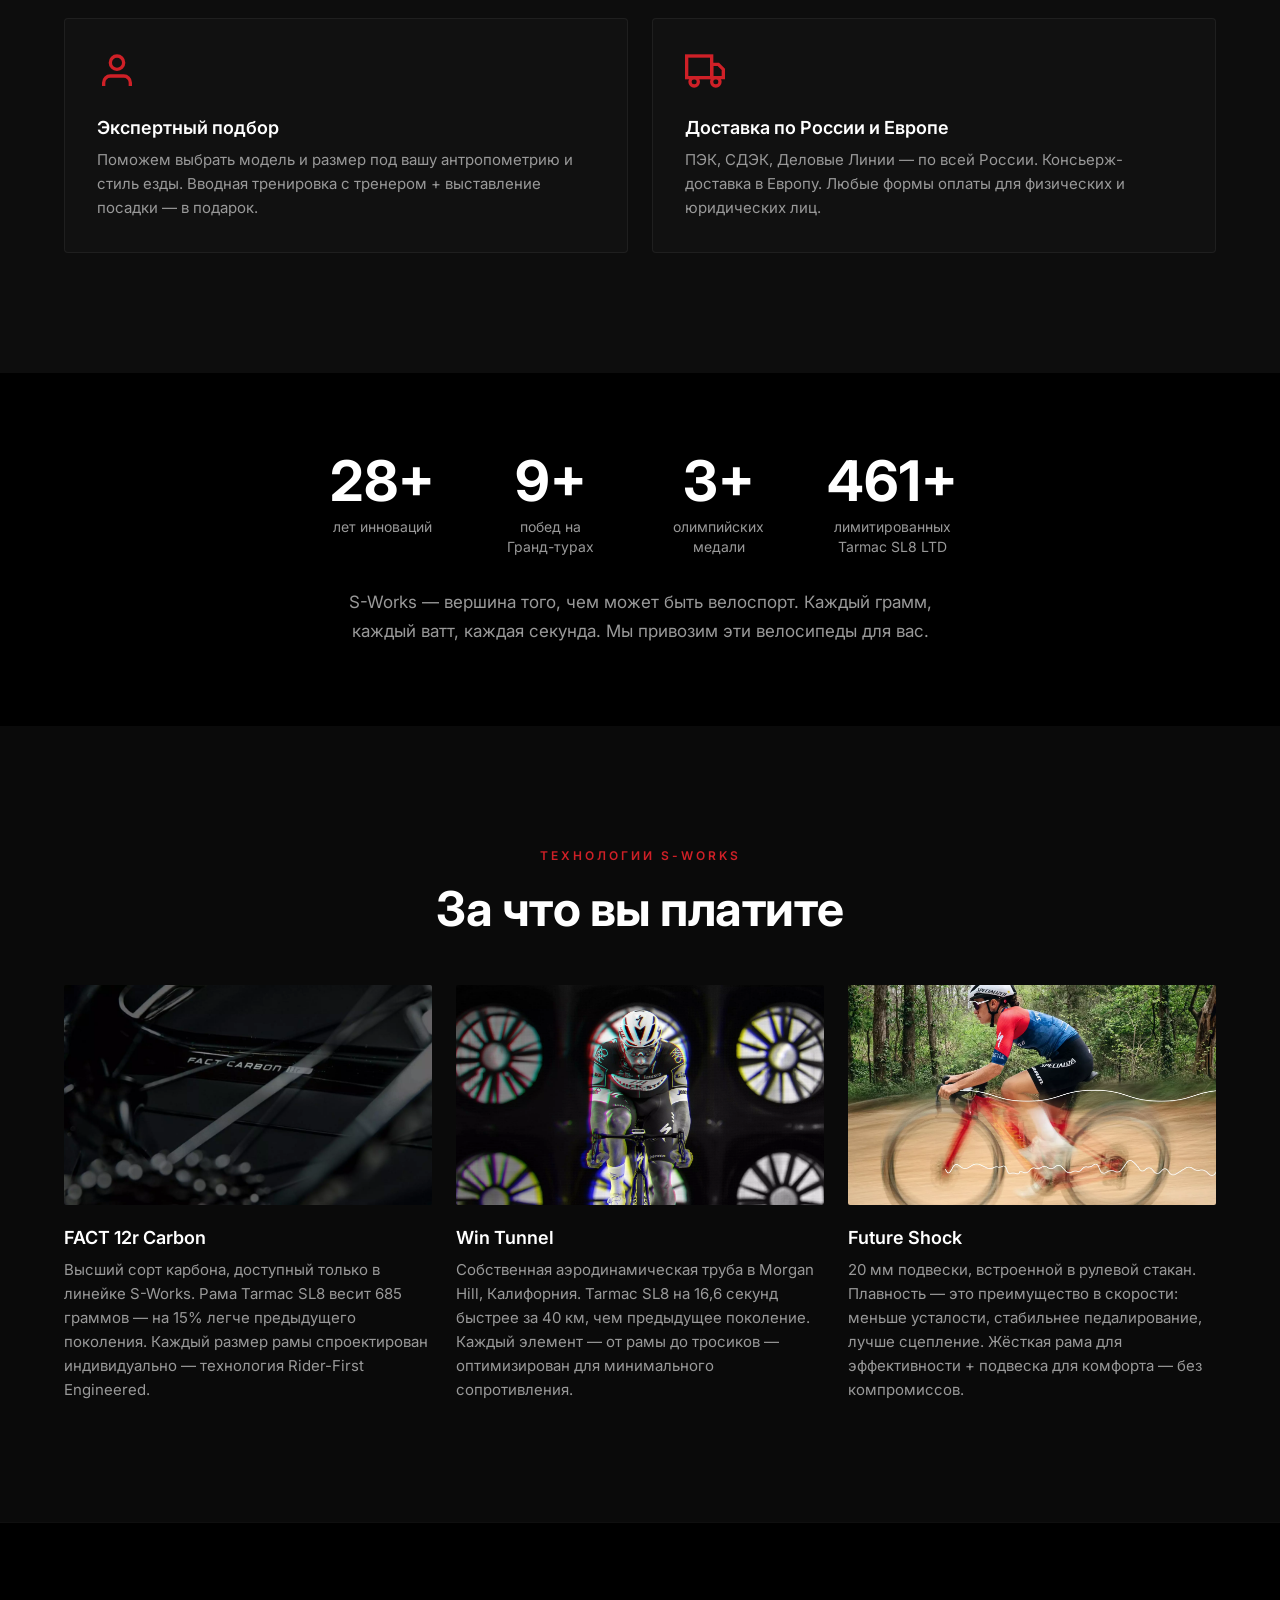
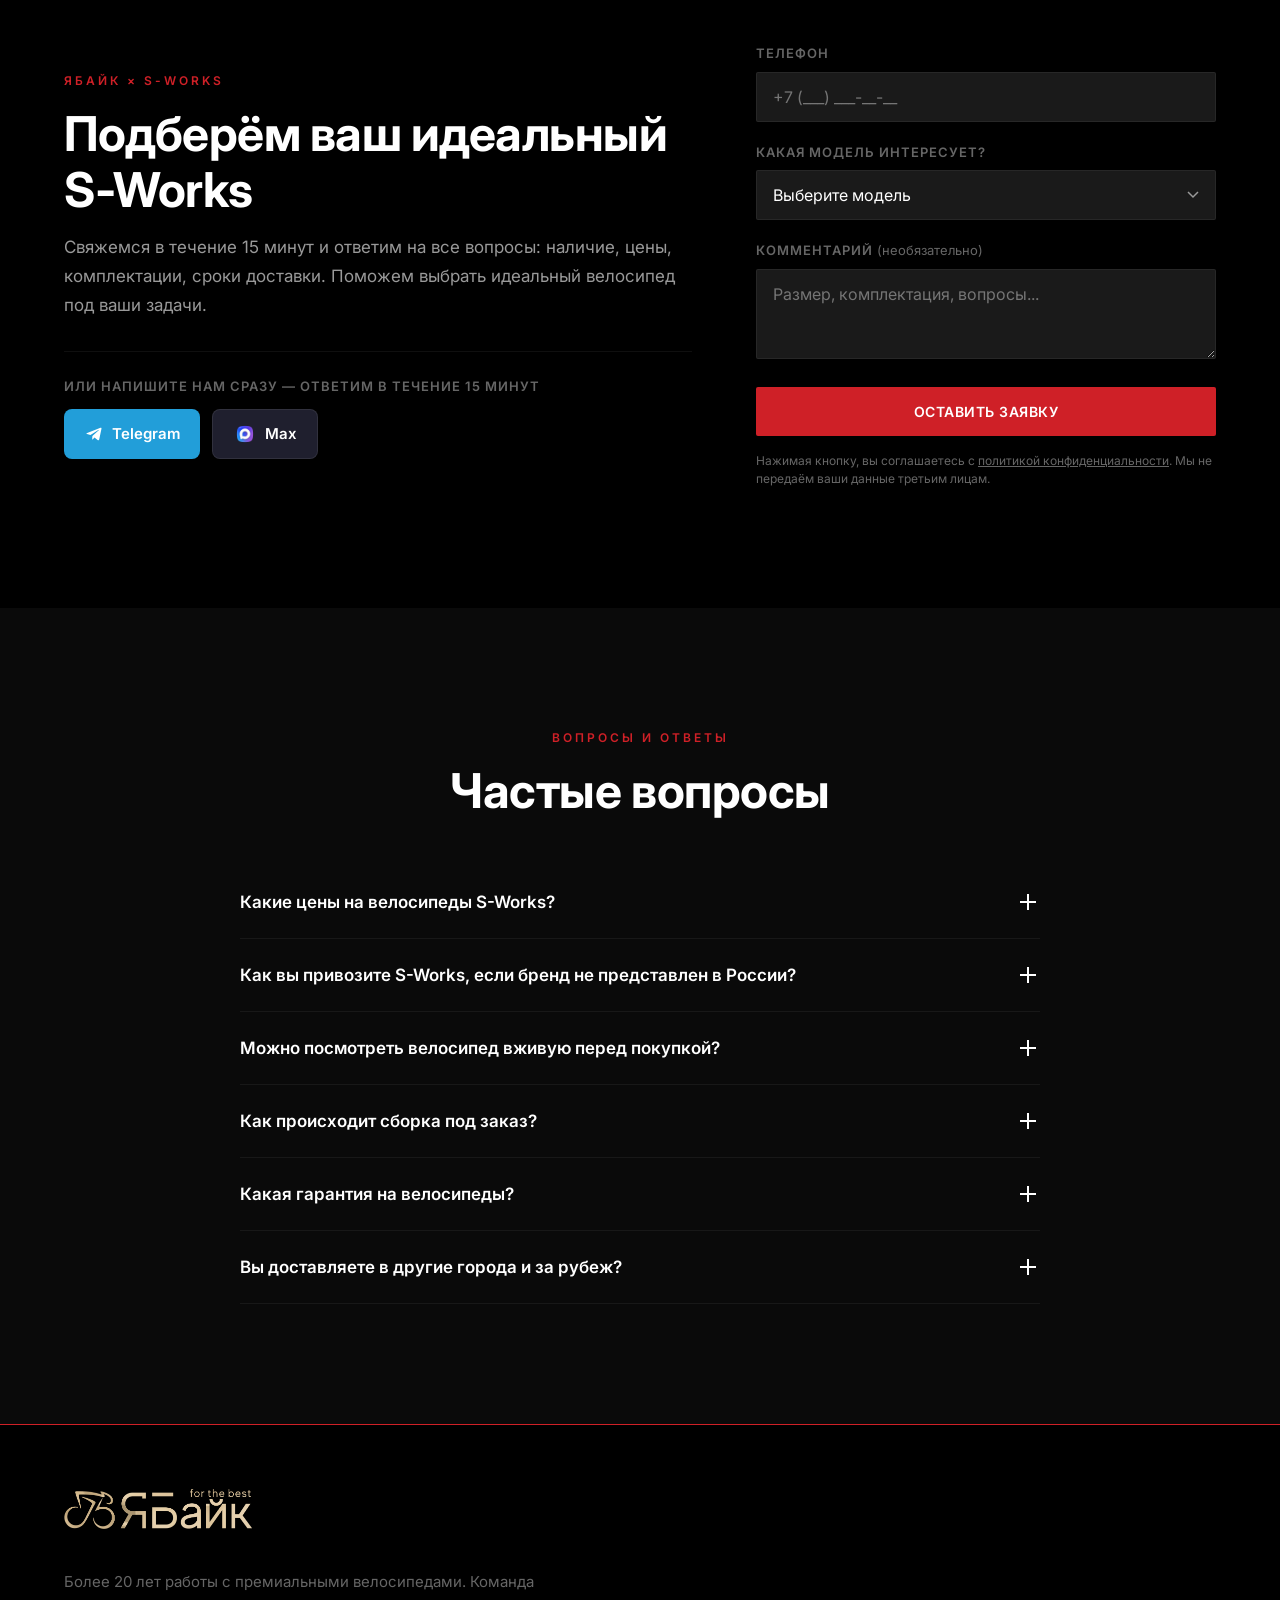
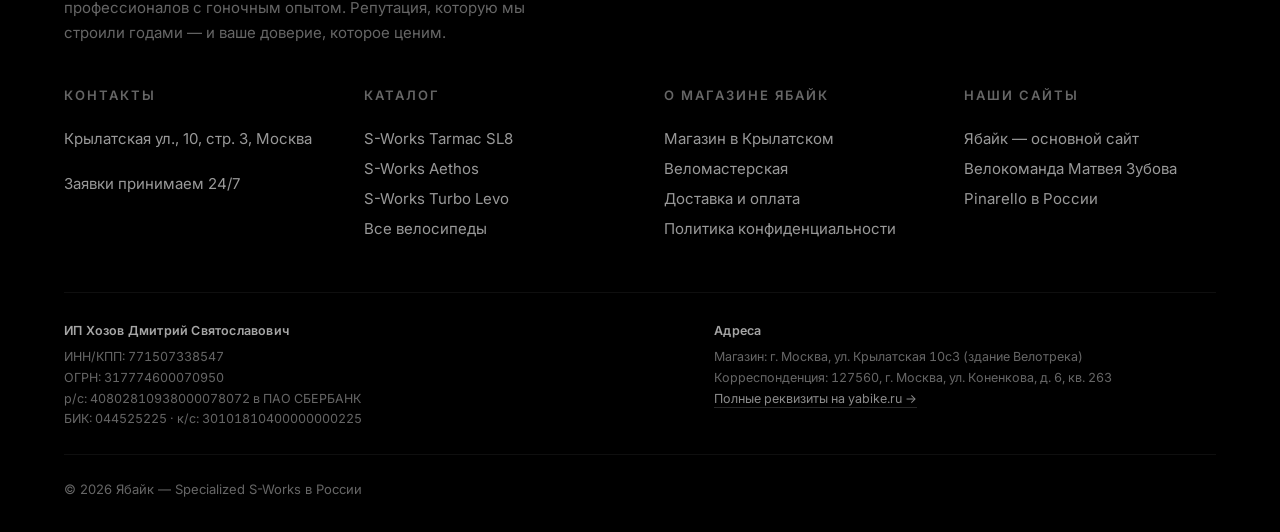
==== commit 94fe4f40: "index.html" ====
--- a/index.html
+++ b/index.html
@@ -576,10 +576,11 @@
       </div>
 
       <div class="form-section__form fade-in">
-        <form id="lead-form" action="https://formsubmit.co/ajax/yabike.ru@yandex.ru" method="POST">
-          <input type="hidden" name="_subject" value="Новая заявка с лендинга S-Works">
-          <input type="hidden" name="_captcha" value="false">
-          <input type="hidden" name="_template" value="table">
+        <form id="lead-form" action="https://api.web3forms.com/submit" method="POST">
+          <input type="hidden" name="access_key" value="fc28953d-b6aa-47b5-bad4-1713721da5ec">
+          <input type="hidden" name="subject" value="Новая заявка с лендинга S-Works">
+          <input type="hidden" name="from_name" value="Ябайк · Лендинг S-Works">
+          <input type="checkbox" name="botcheck" style="display:none" tabindex="-1" autocomplete="off">
           <div class="form-group">
             <label for="phone">Телефон</label>
             <input type="tel" id="phone" name="phone" placeholder="+7 (___) ___-__-__" required>
@@ -753,12 +754,13 @@
     <h3 id="modal-title">Забронировать</h3>
     <p class="modal__bike-name" id="modal-bike-name"></p>
     <p class="modal__lead" id="modal-lead" style="display:none">Покажем велосипед в&nbsp;реальном времени по&nbsp;видеосвязи. Подробно посмотрим компоненты, ответим на&nbsp;вопросы. Удобное время согласуем.</p>
-    <form id="booking-form" action="https://formsubmit.co/ajax/yabike.ru@yandex.ru" method="POST">
-      <input type="hidden" name="_subject" id="booking-subject" value="Бронирование велосипеда — S-Works">
-      <input type="hidden" name="_captcha" value="false">
-      <input type="hidden" name="_template" value="table">
+    <form id="booking-form" action="https://api.web3forms.com/submit" method="POST">
+      <input type="hidden" name="access_key" value="fc28953d-b6aa-47b5-bad4-1713721da5ec">
+      <input type="hidden" name="subject" id="booking-subject" value="Бронирование велосипеда — S-Works">
+      <input type="hidden" name="from_name" value="Ябайк · Лендинг S-Works">
       <input type="hidden" name="type" id="booking-type" value="booking">
       <input type="hidden" name="bike_model" id="booking-bike-model" value="">
+      <input type="checkbox" name="botcheck" style="display:none" tabindex="-1" autocomplete="off">
       <div class="form-group">
         <label for="booking-phone">Телефон</label>
         <input type="tel" id="booking-phone" name="phone" placeholder="+7 (___) ___-__-__" required>
@@ -930,18 +932,19 @@
         method: 'POST',
         body: formData,
         headers: { 'Accept': 'application/json' }
-      }).then(function(response) {
-        if (response.ok) {
-          if (typeof ym !== 'undefined') ym(108467185, 'reachGoal', 'lead_form');
-          form.innerHTML = '<div style="text-align:center;padding:40px 0"><h3 style="color:#fff;margin-bottom:12px">Спасибо за заявку!</h3><p style="color:#999">Наш эксперт свяжется с вами в ближайшее время.</p></div>';
-        } else {
+      }).then(function(response) { return response.json(); })
+        .then(function(data) {
+          if (data && data.success) {
+            if (typeof ym !== 'undefined') ym(108467185, 'reachGoal', 'lead_form');
+            form.innerHTML = '<div style="text-align:center;padding:40px 0"><h3 style="color:#fff;margin-bottom:12px">Спасибо за заявку!</h3><p style="color:#999">Наш эксперт свяжется с вами в ближайшее время.</p></div>';
+          } else {
+            submitBtn.textContent = 'Оставить заявку';
+            submitBtn.disabled = false;
+          }
+        }).catch(function() {
           submitBtn.textContent = 'Оставить заявку';
           submitBtn.disabled = false;
-        }
-      }).catch(function() {
-        submitBtn.textContent = 'Оставить заявку';
-        submitBtn.disabled = false;
-      });
+        });
     });
   }
 
@@ -1300,19 +1303,20 @@
         method: 'POST',
         body: formData,
         headers: { 'Accept': 'application/json' }
-      }).then(function(response) {
-        if (response.ok) {
-          if (typeof ym !== 'undefined') ym(108467185, 'reachGoal', modeCfg.goal);
-          bookingForm.innerHTML = '<div style="text-align:center;padding:24px 0"><h3 style="color:#fff;margin-bottom:8px">' + modeCfg.success + '</h3><p style="color:#999">' + modeCfg.successText + '</p></div>';
-          setTimeout(closeModal, 2500);
-        } else {
+      }).then(function(response) { return response.json(); })
+        .then(function(data) {
+          if (data && data.success) {
+            if (typeof ym !== 'undefined') ym(108467185, 'reachGoal', modeCfg.goal);
+            bookingForm.innerHTML = '<div style="text-align:center;padding:24px 0"><h3 style="color:#fff;margin-bottom:8px">' + modeCfg.success + '</h3><p style="color:#999">' + modeCfg.successText + '</p></div>';
+            setTimeout(closeModal, 2500);
+          } else {
+            submitBtn.textContent = modeCfg.submit;
+            submitBtn.disabled = false;
+          }
+        }).catch(function() {
           submitBtn.textContent = modeCfg.submit;
           submitBtn.disabled = false;
-        }
-      }).catch(function() {
-        submitBtn.textContent = modeCfg.submit;
-        submitBtn.disabled = false;
-      });
+        });
     });
   }
 
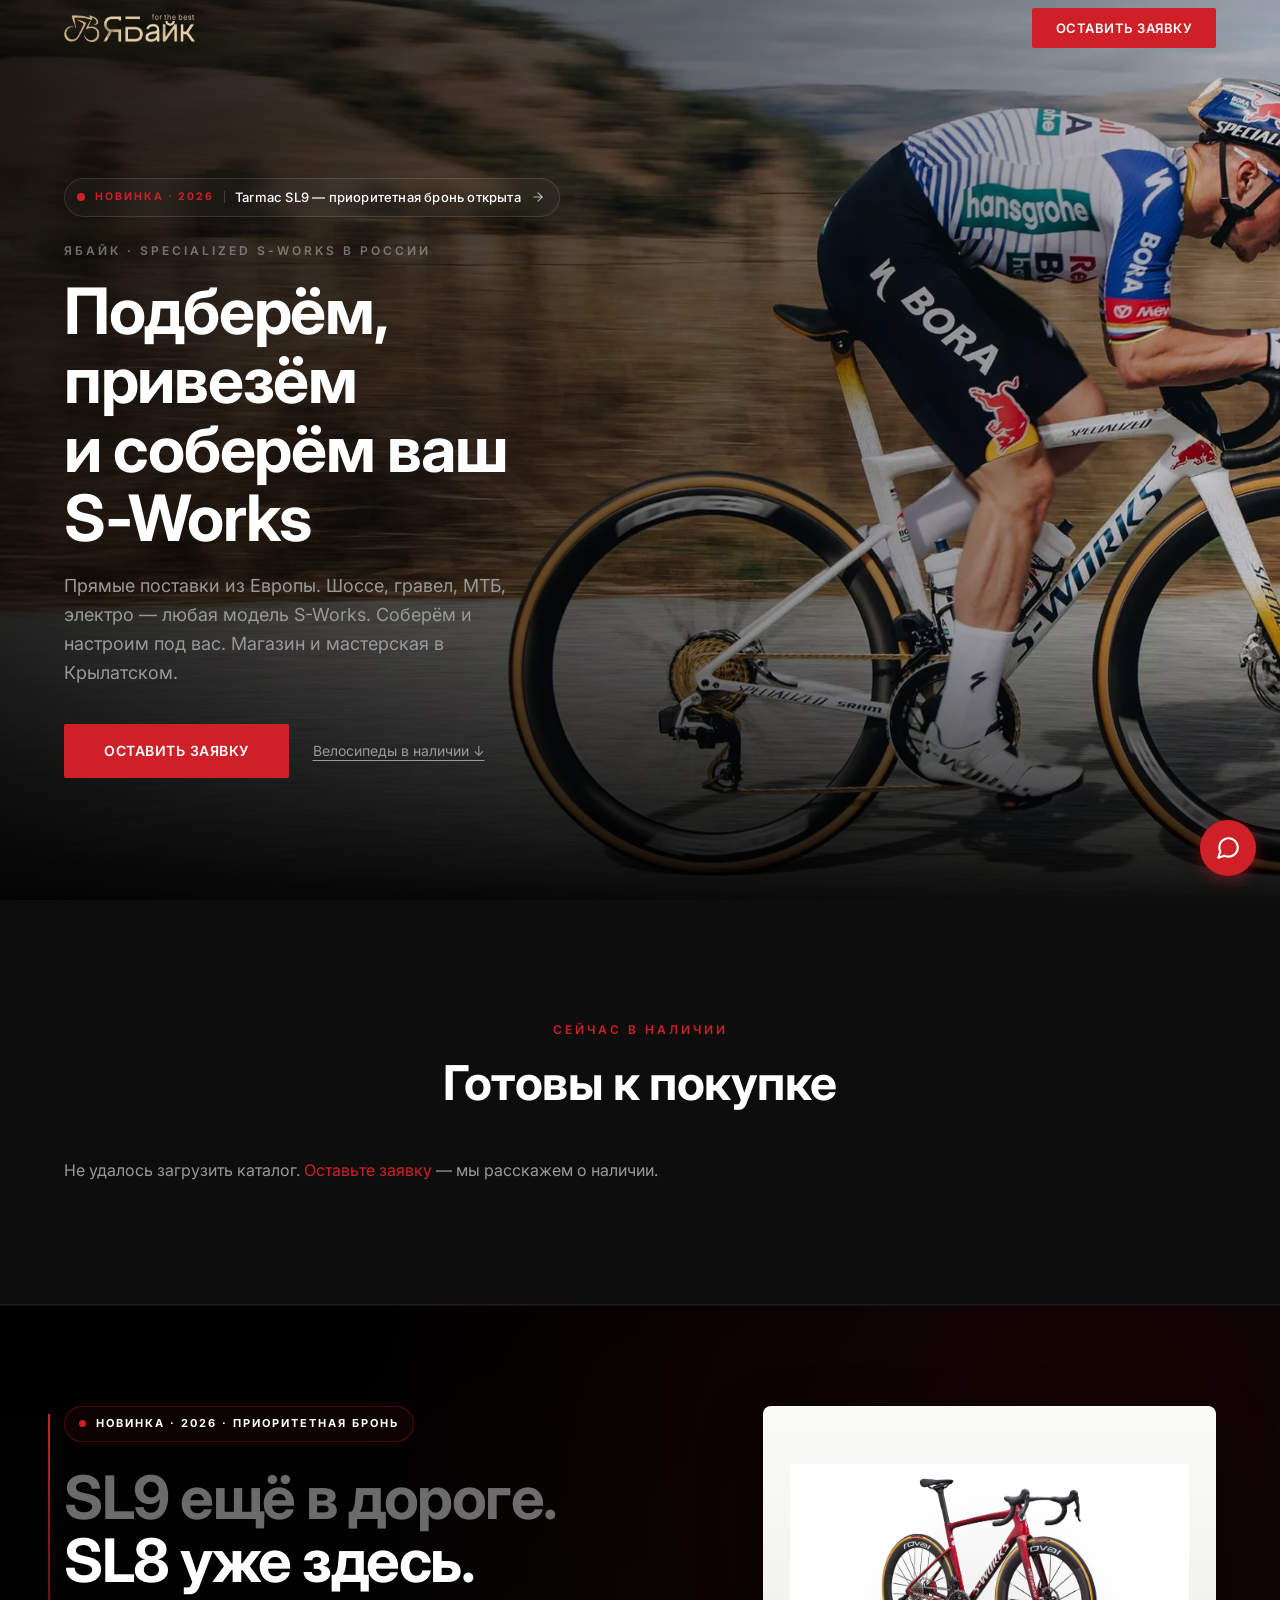
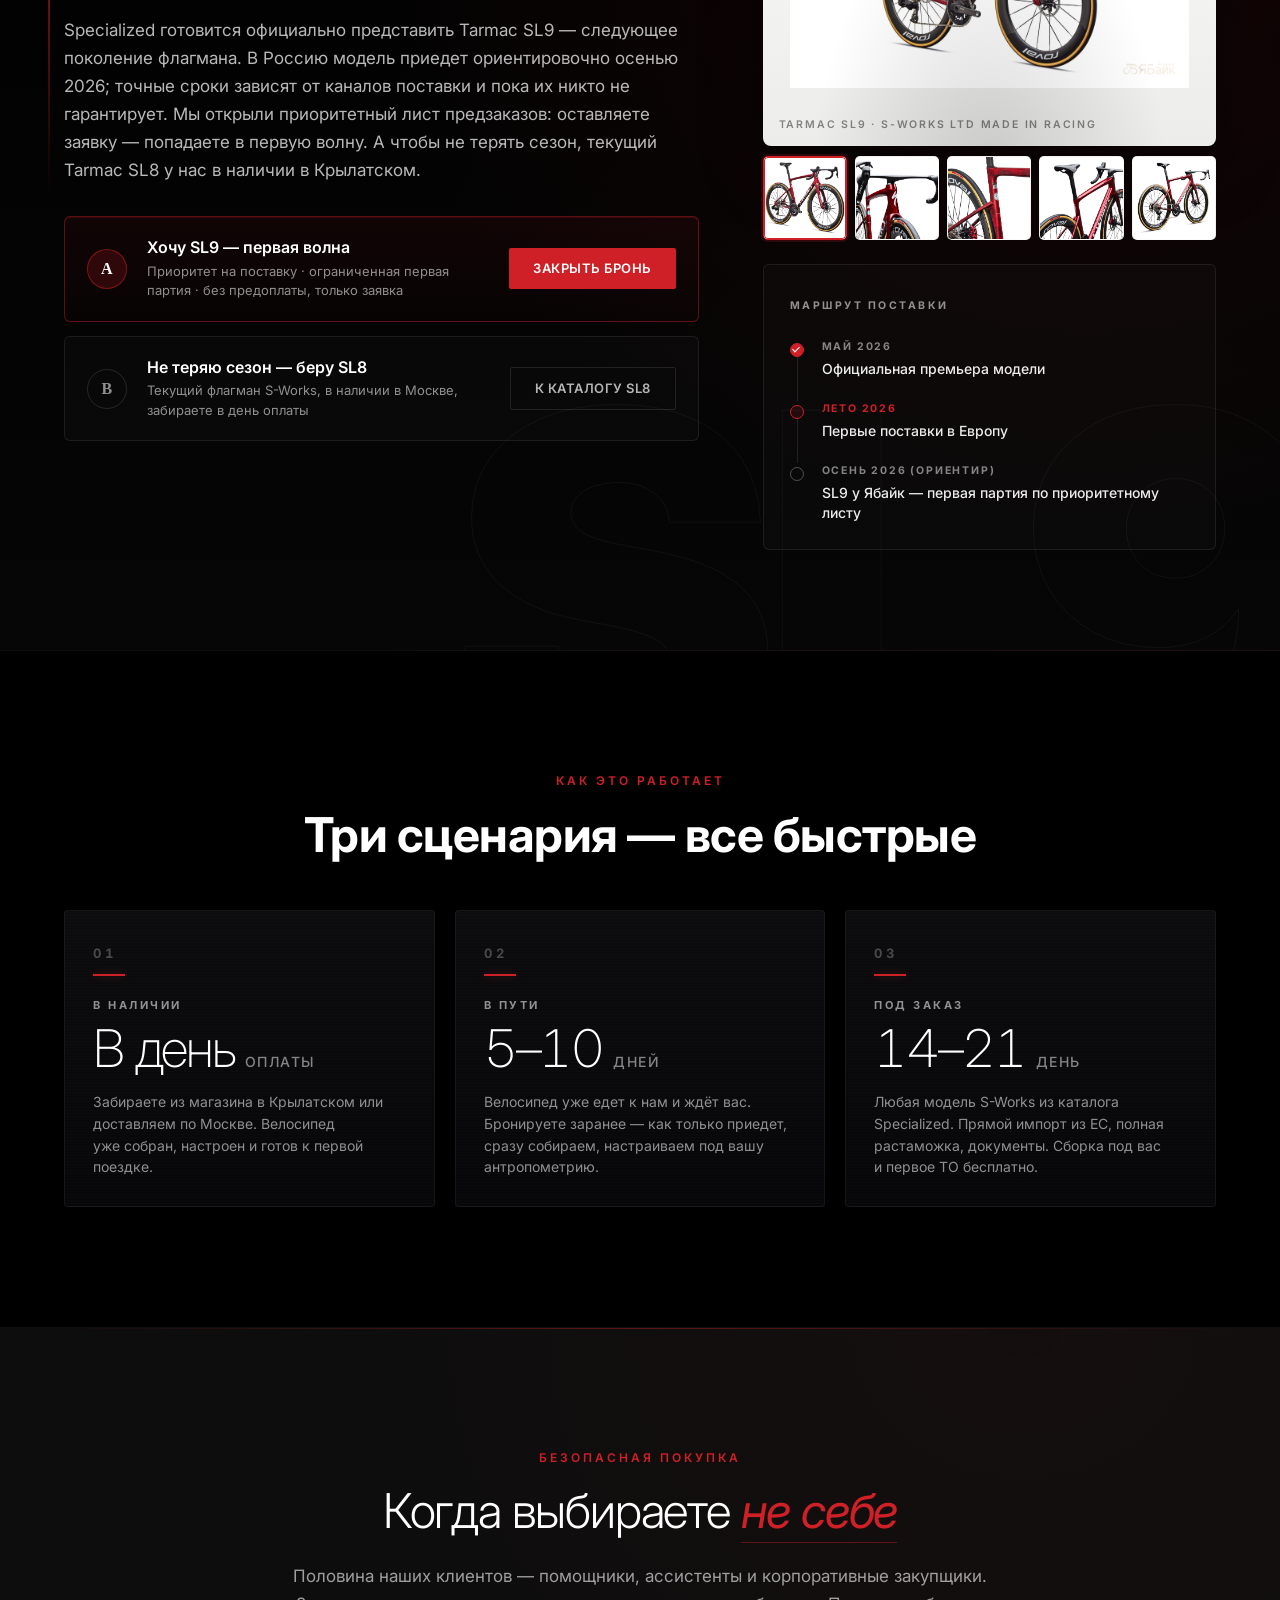
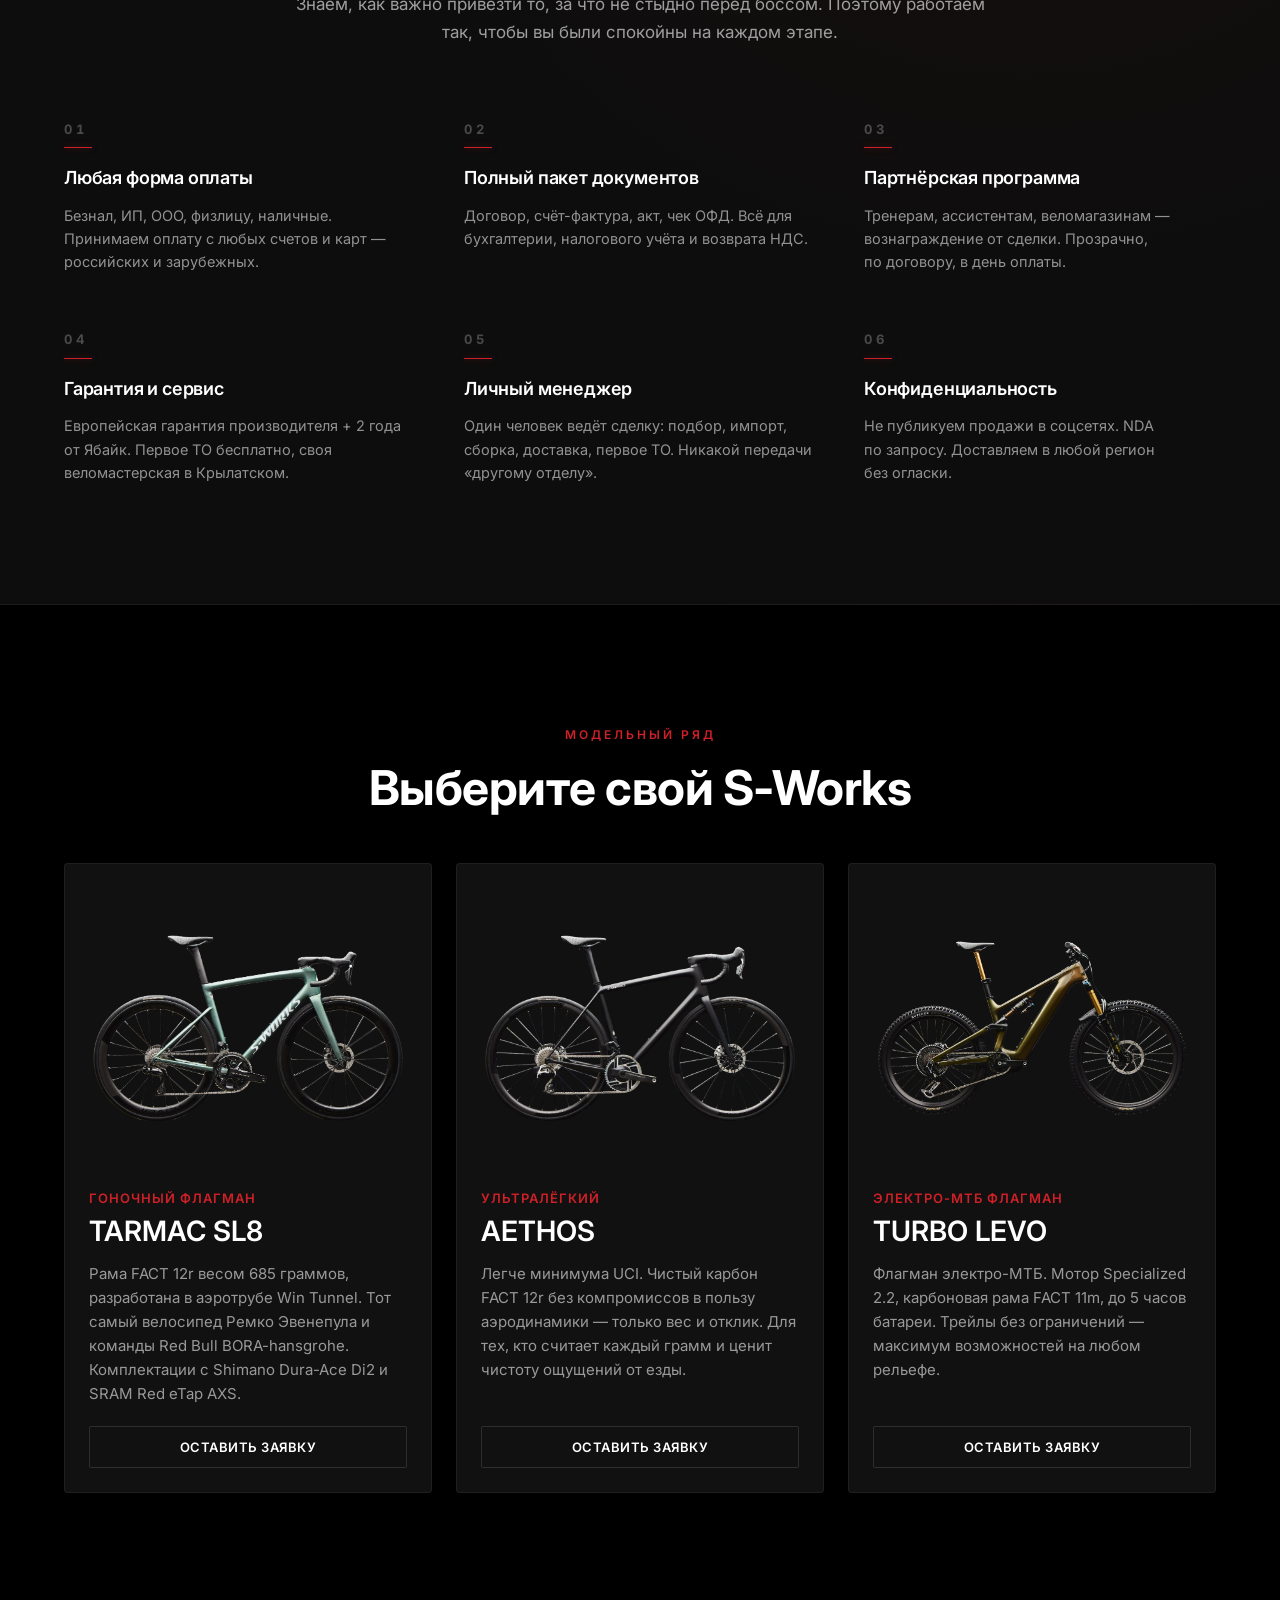
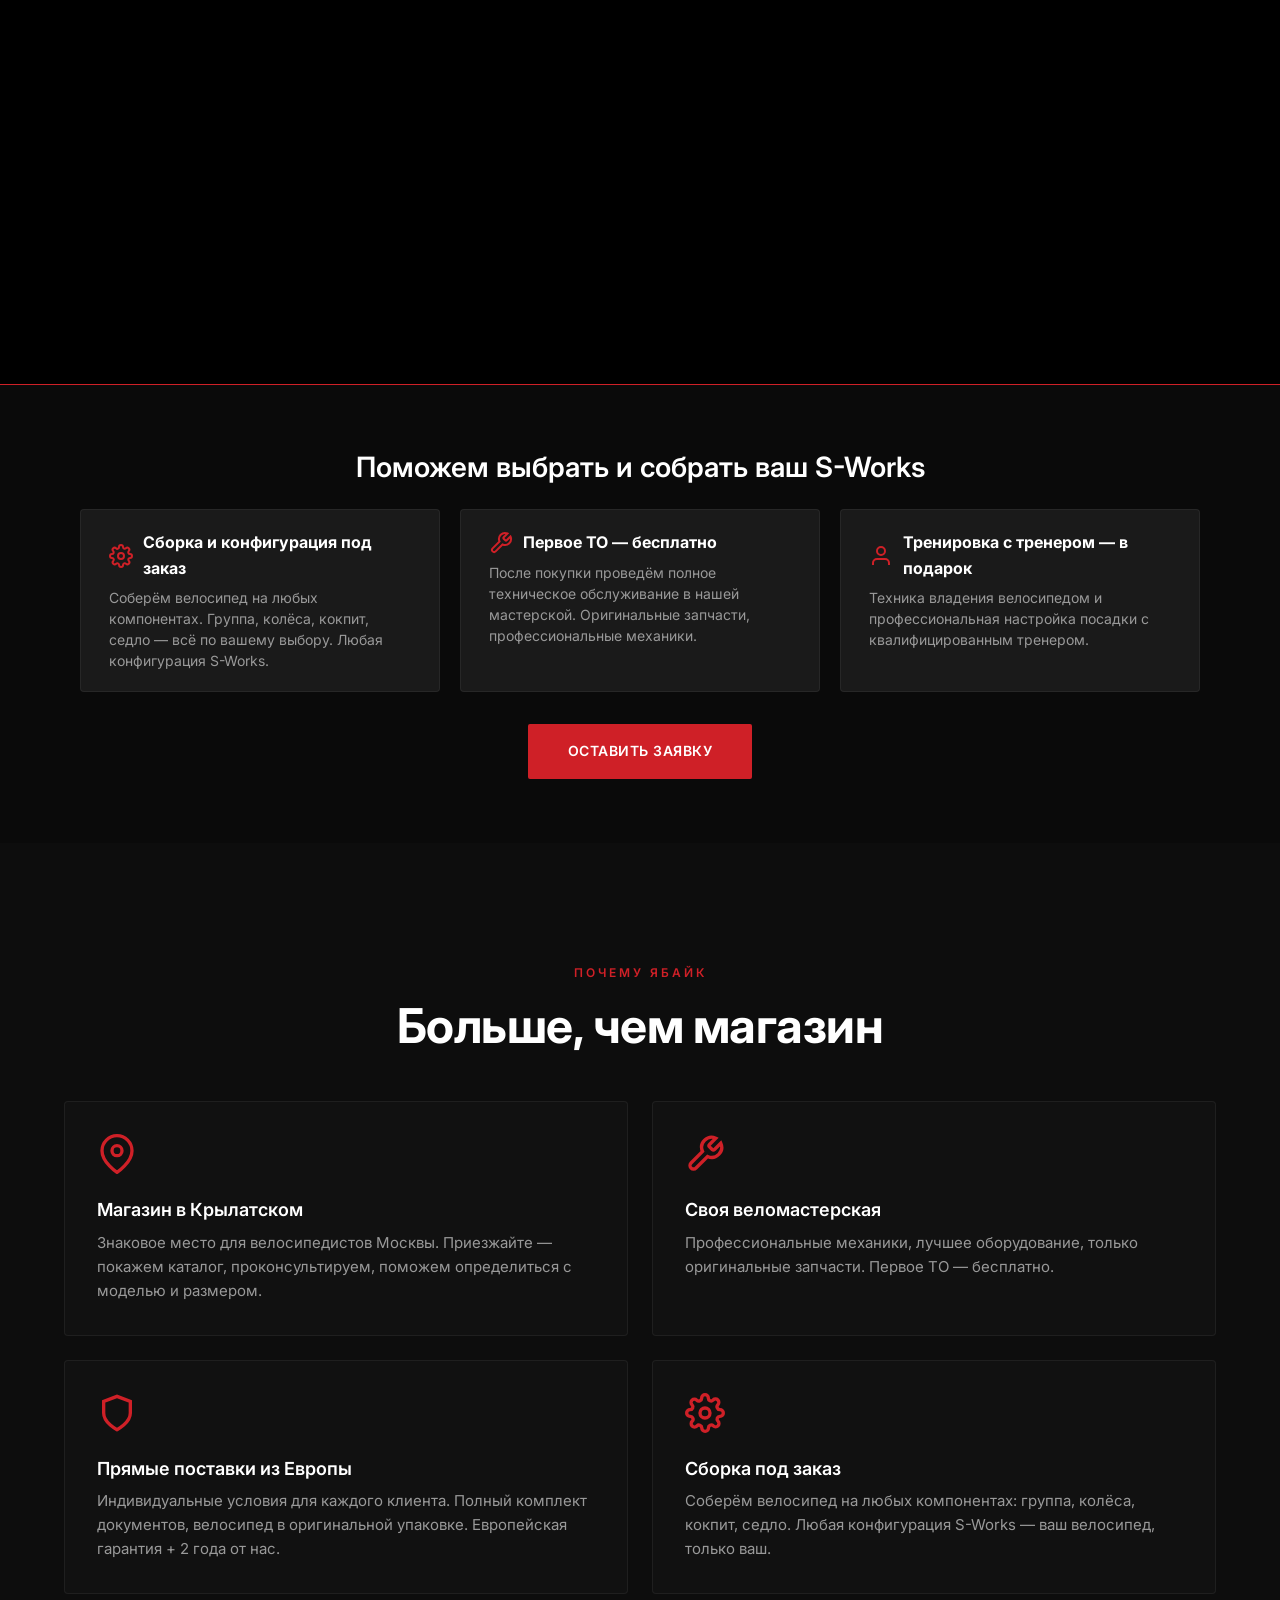
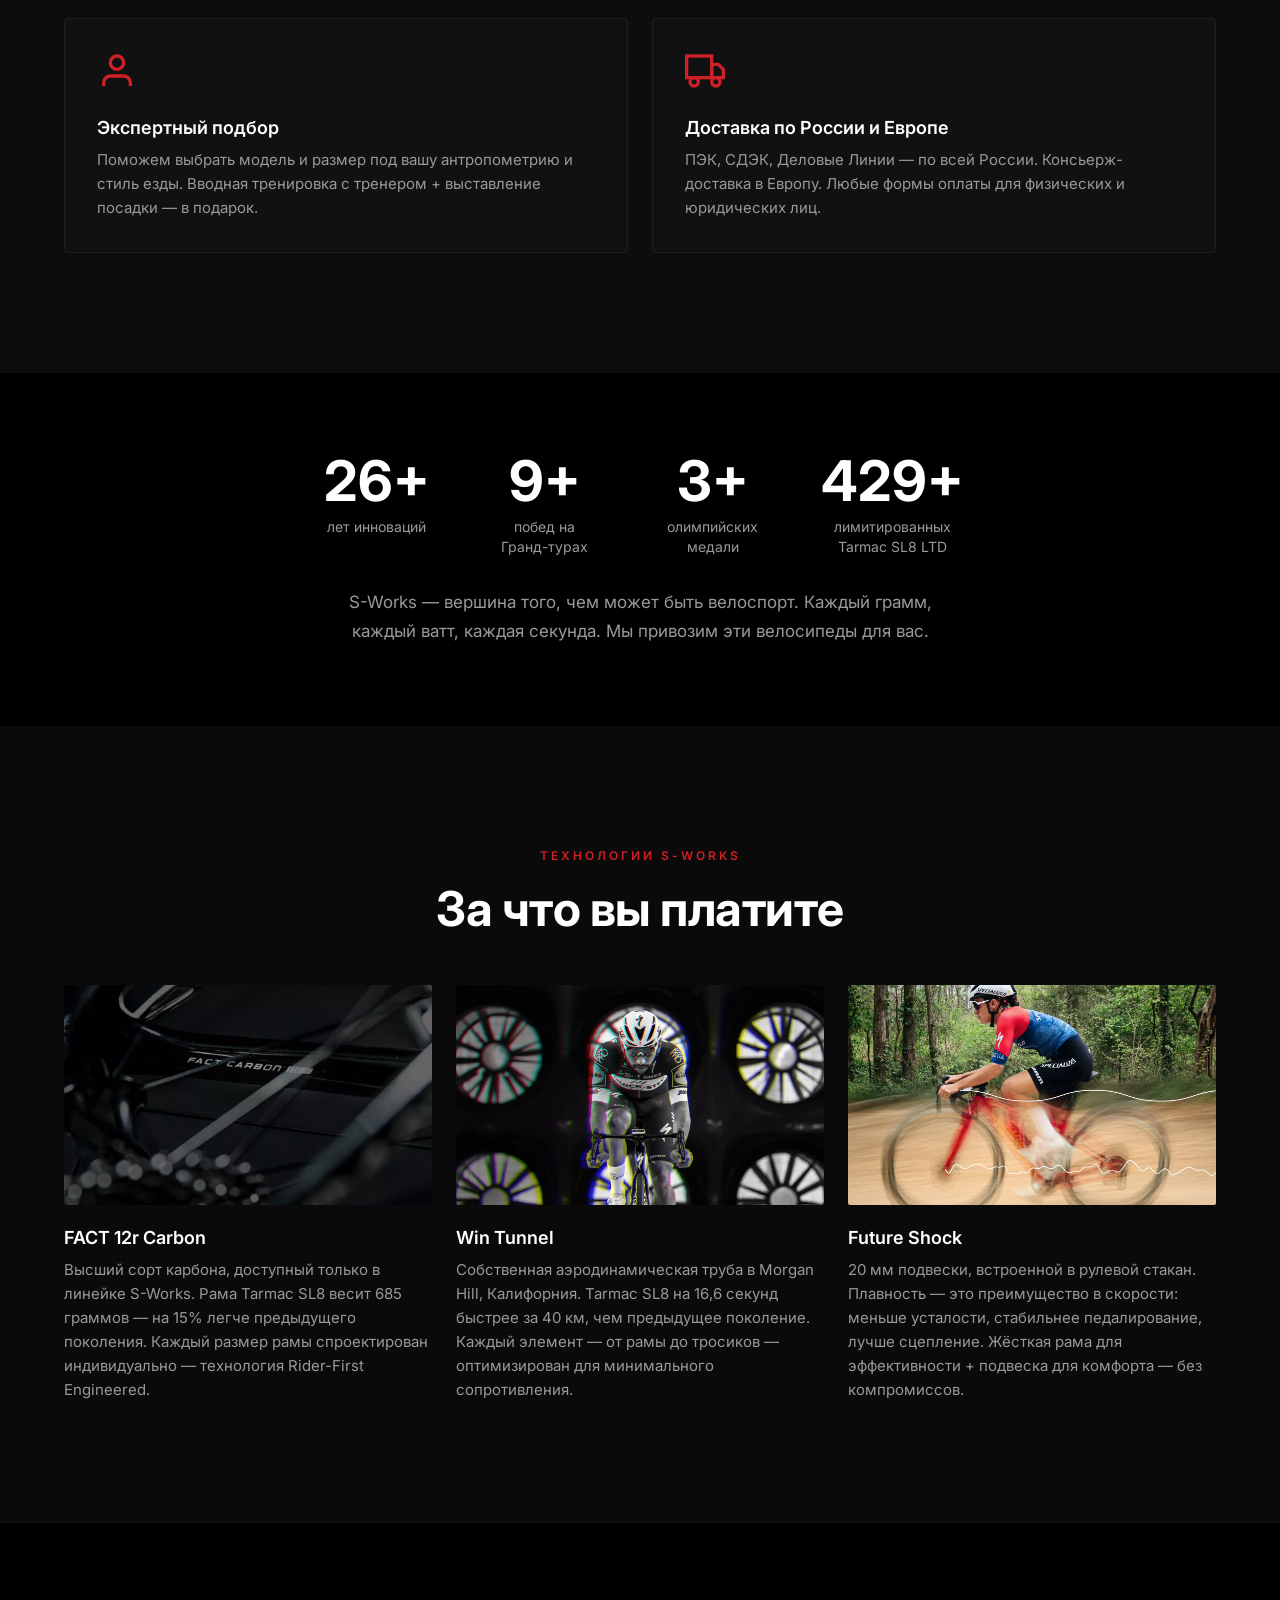
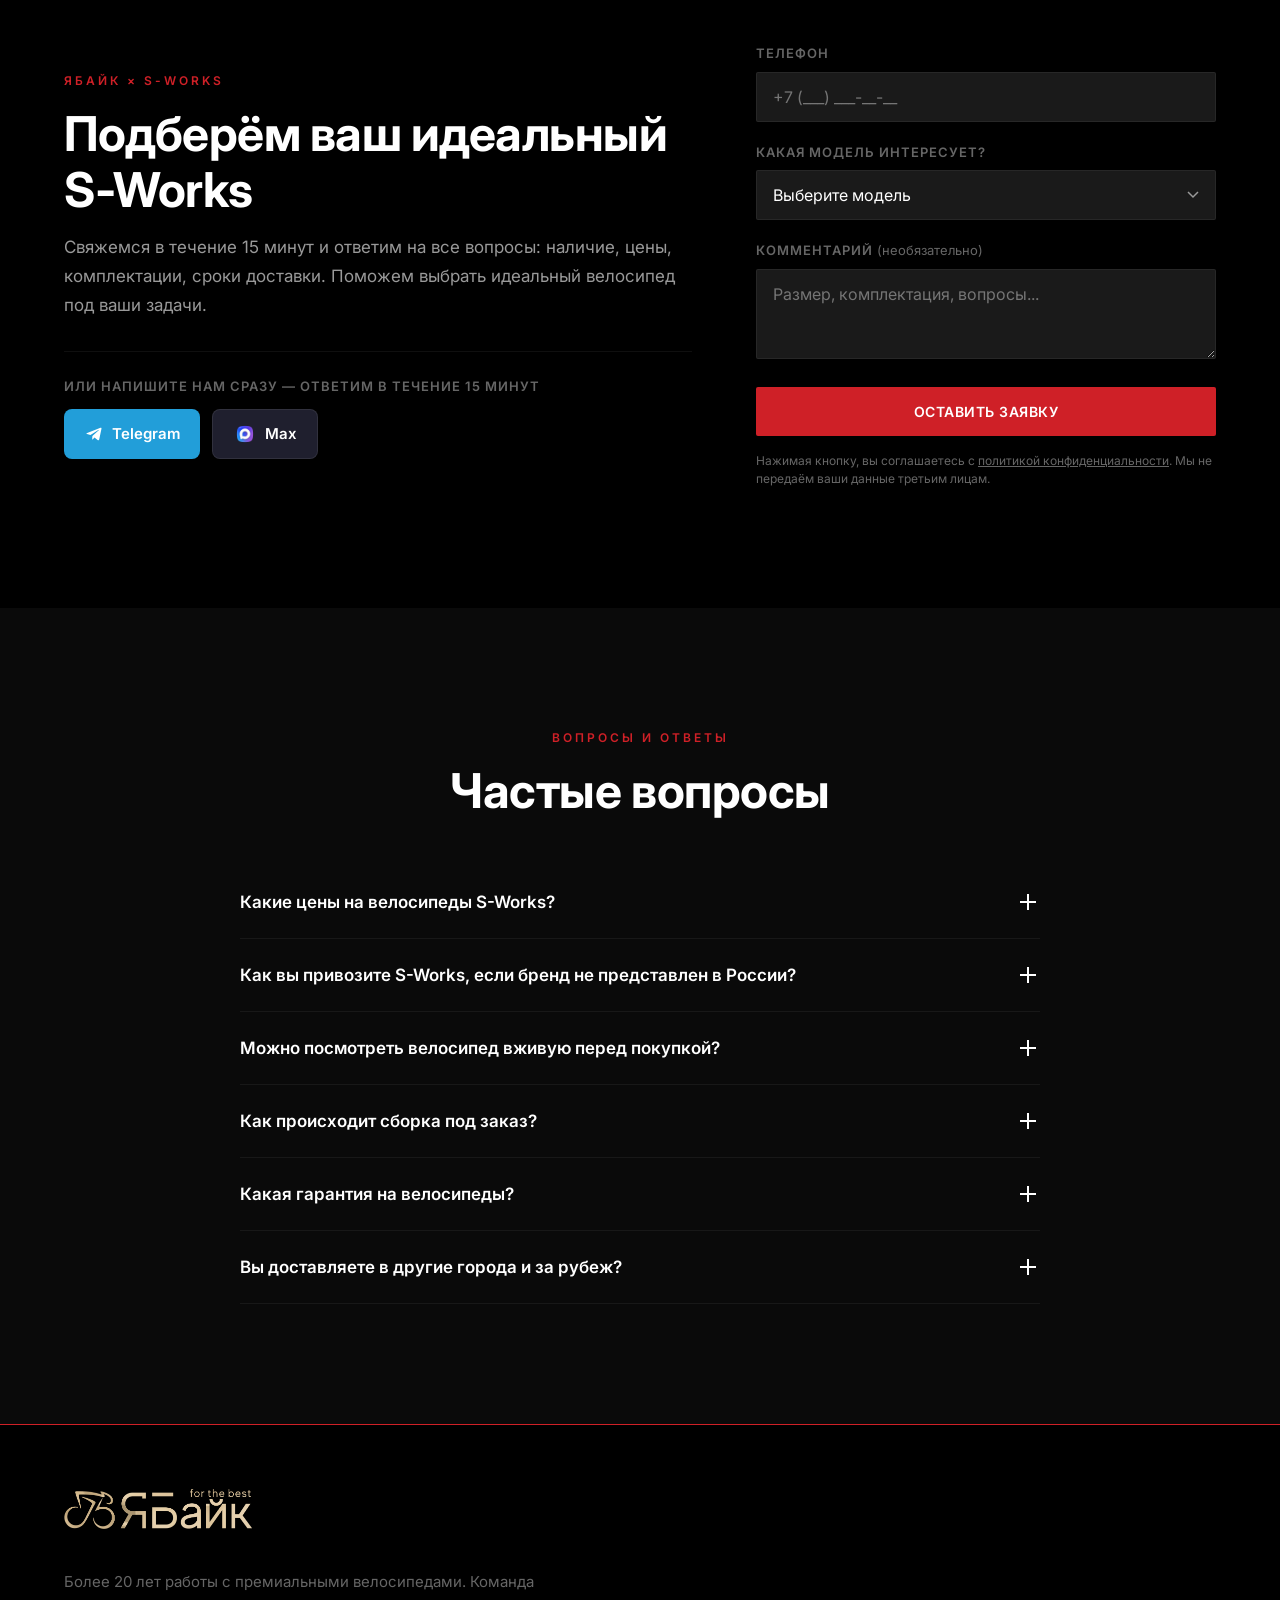
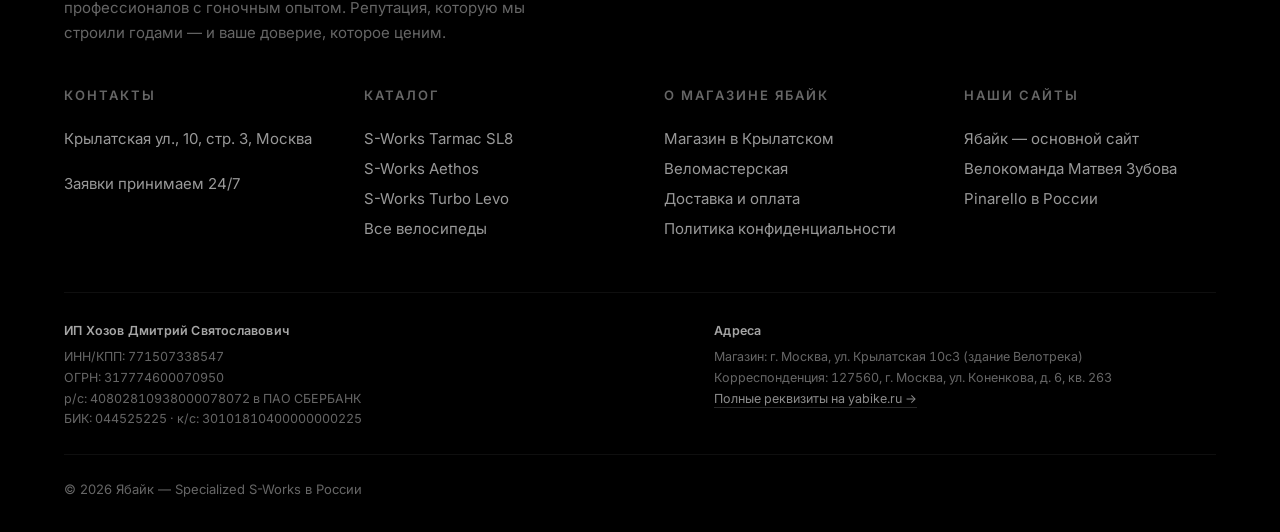
==== commit 0dd10995: "Fix canonical URLs and add indexing directives and sitemap" ====
--- a/index.html
+++ b/index.html
@@ -2,6 +2,7 @@
 <html lang="ru">
 <head>
   <meta charset="UTF-8">
+  <link rel="canonical" href="https://specsworks.ru/">
   <meta name="yandex-verification" content="a8002c55b83342d4" />
   <meta name="viewport" content="width=device-width, initial-scale=1.0">
   <title>Specialized S-Works в России — Ябайк | Подберём, привезём, соберём</title>
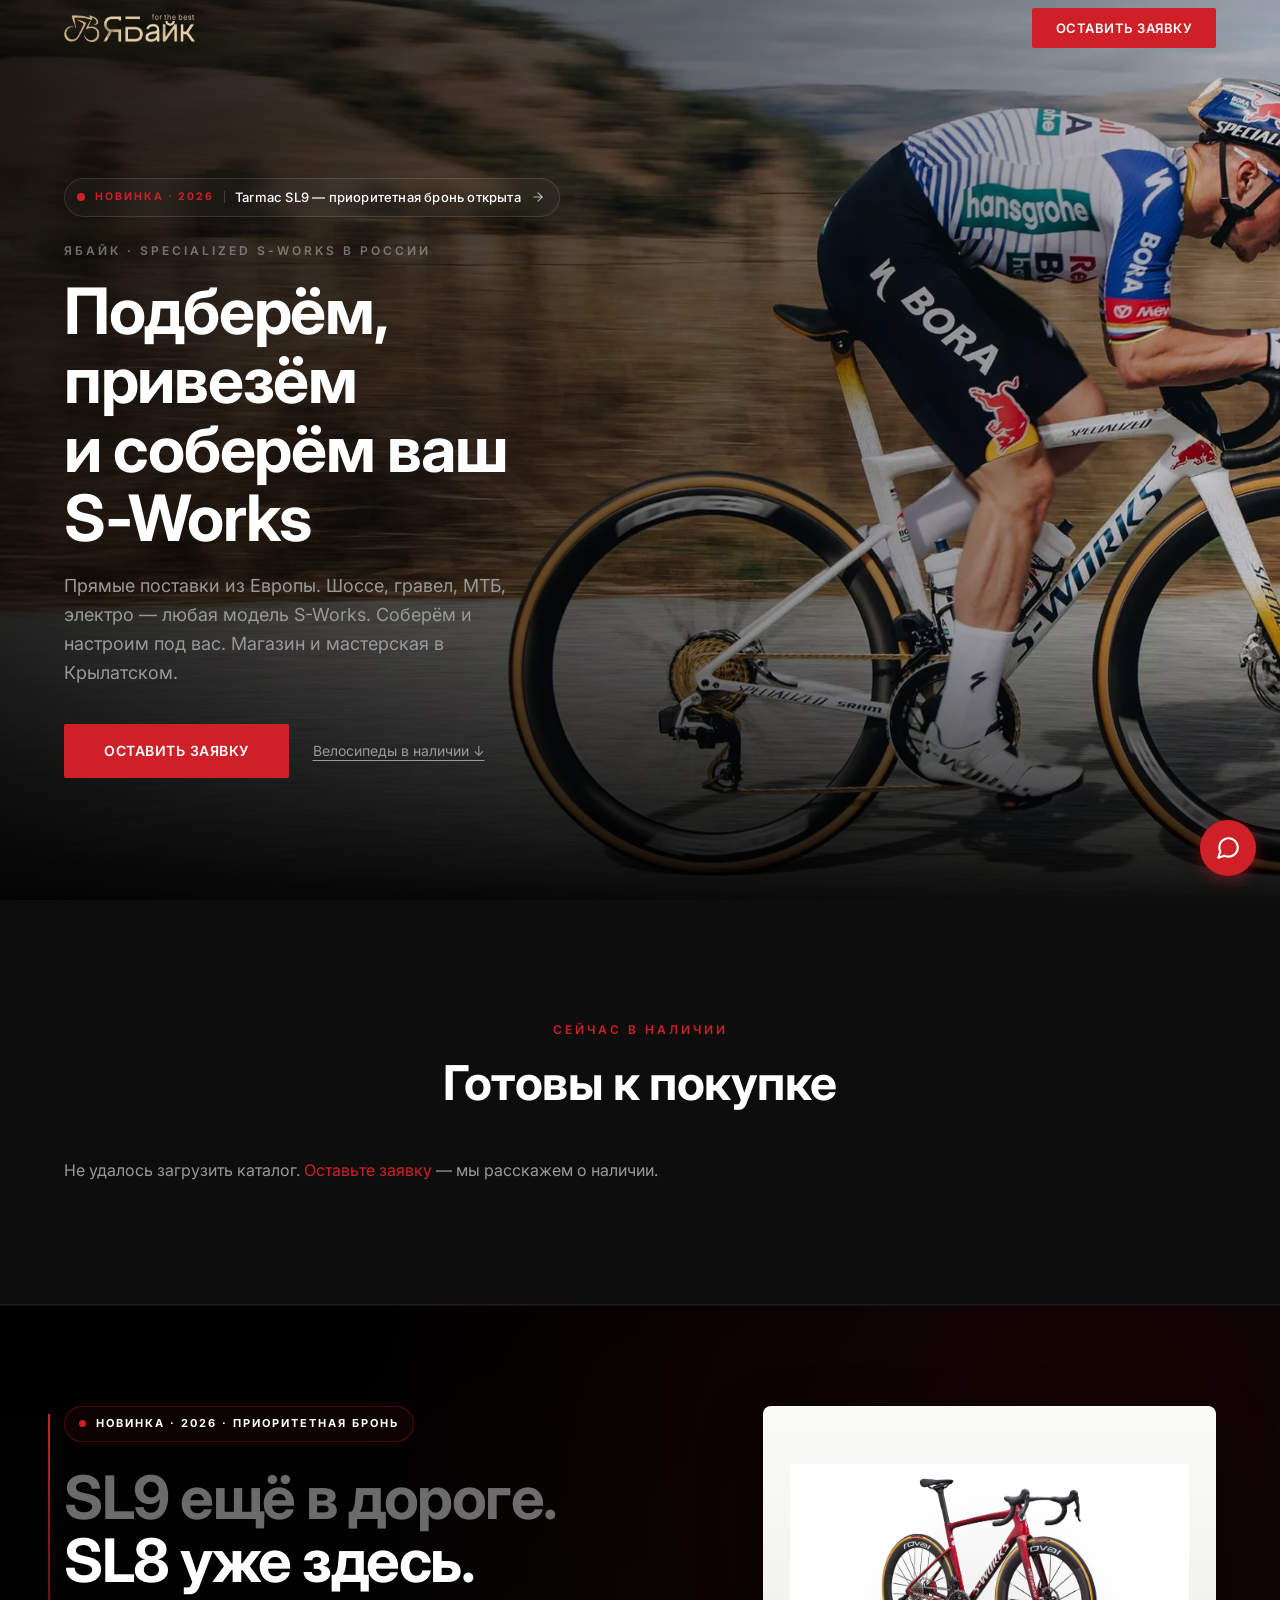
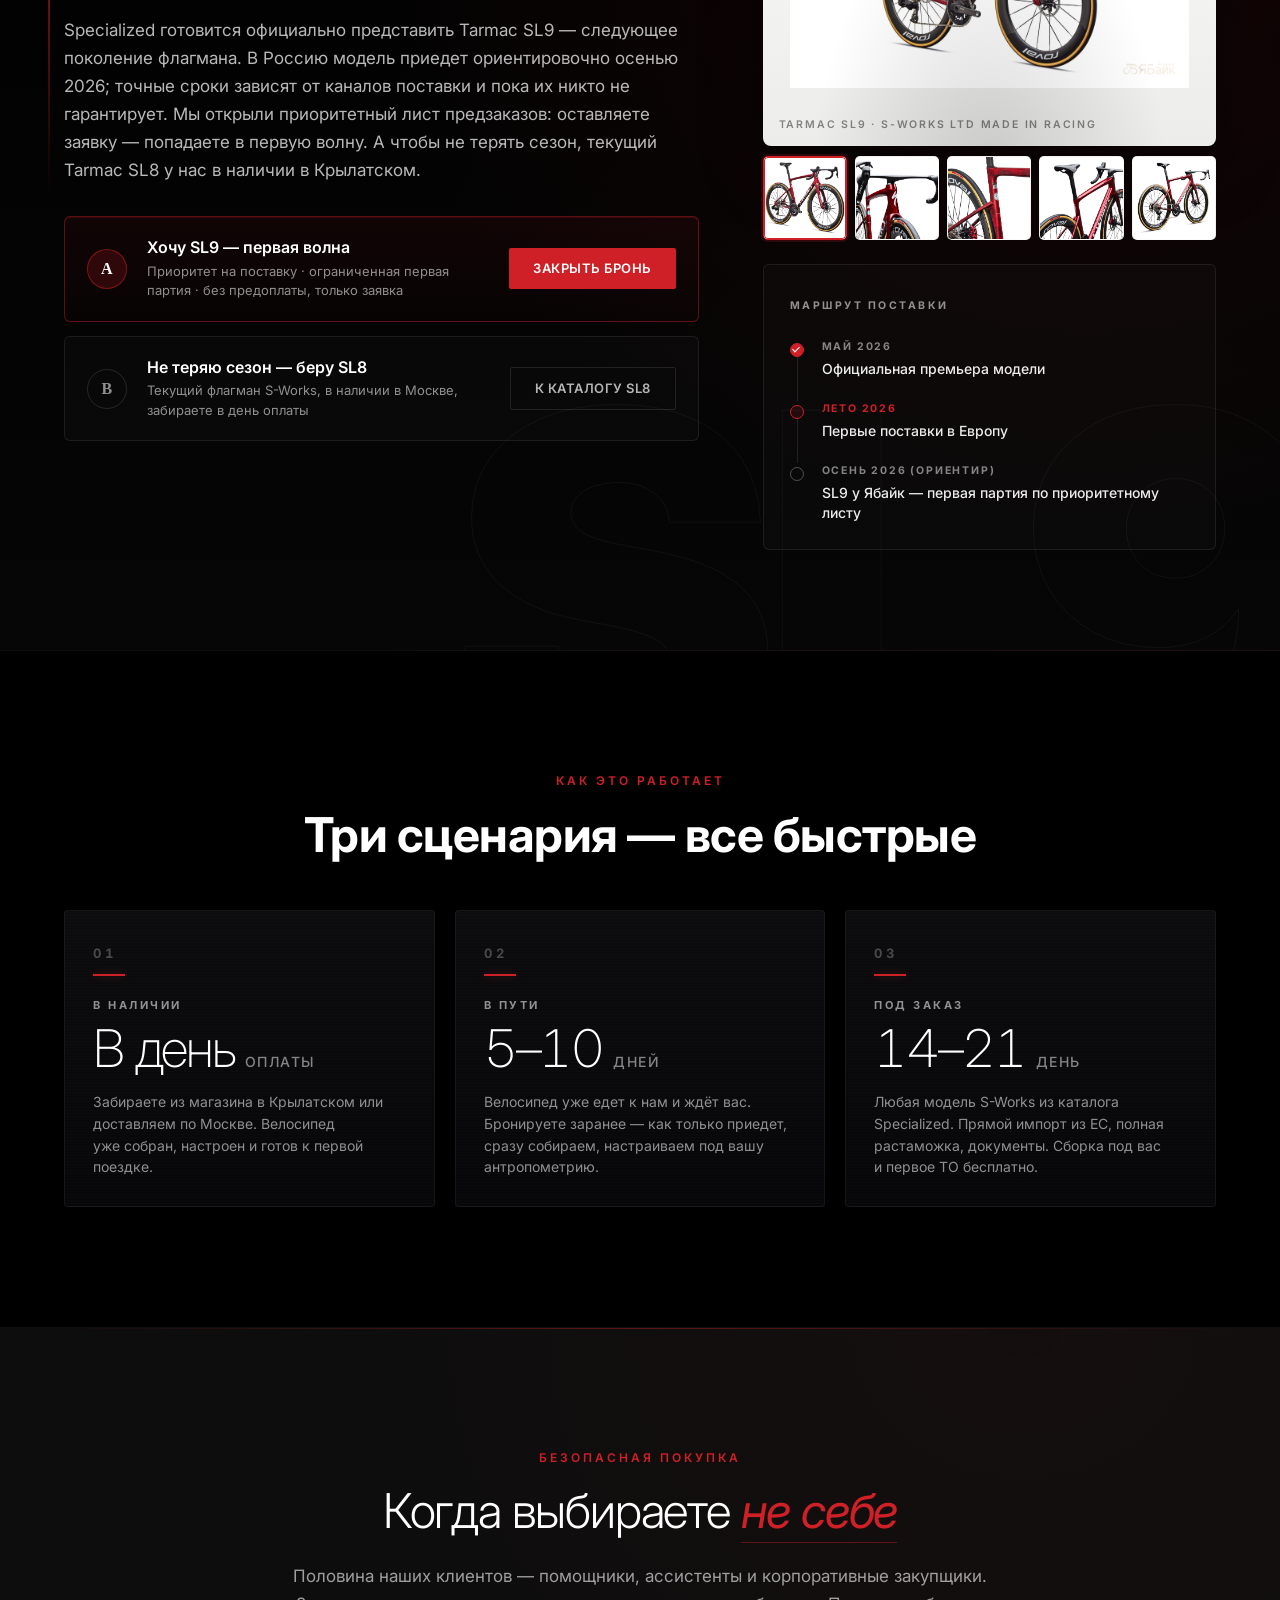
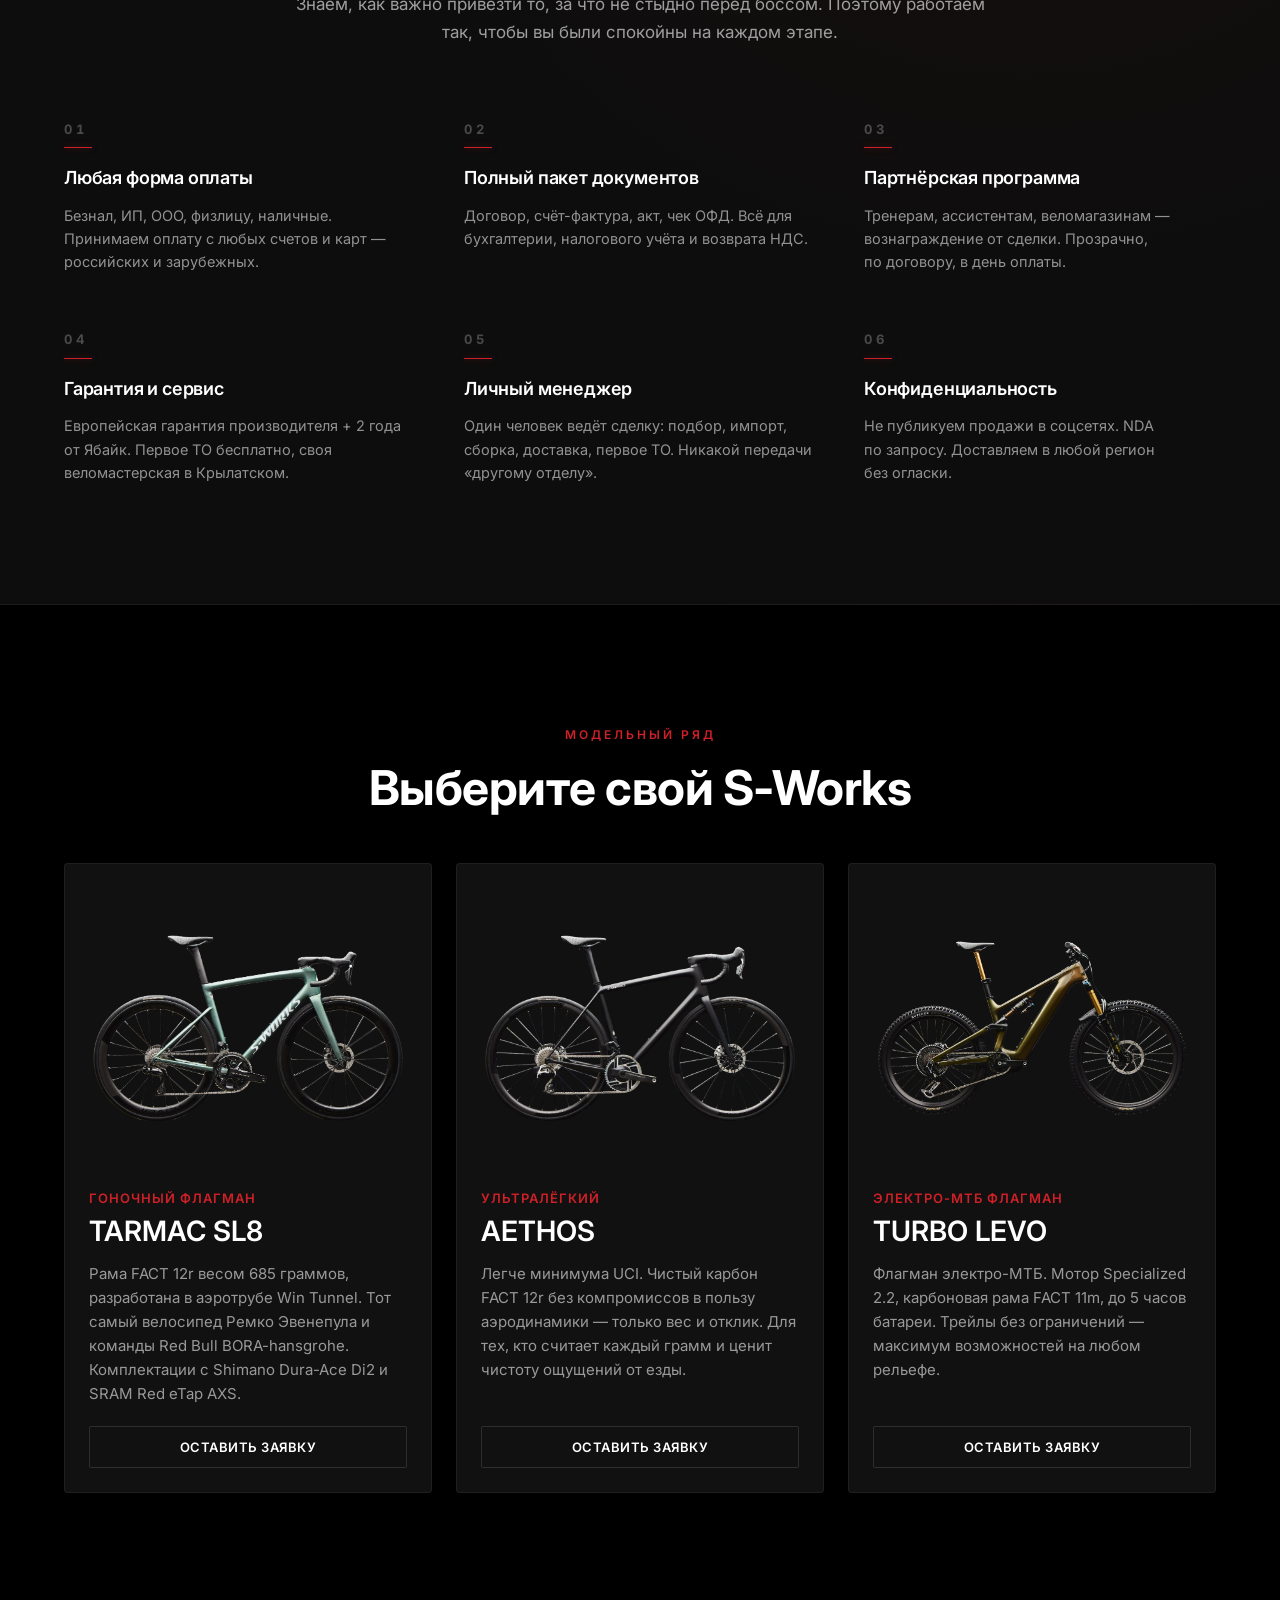
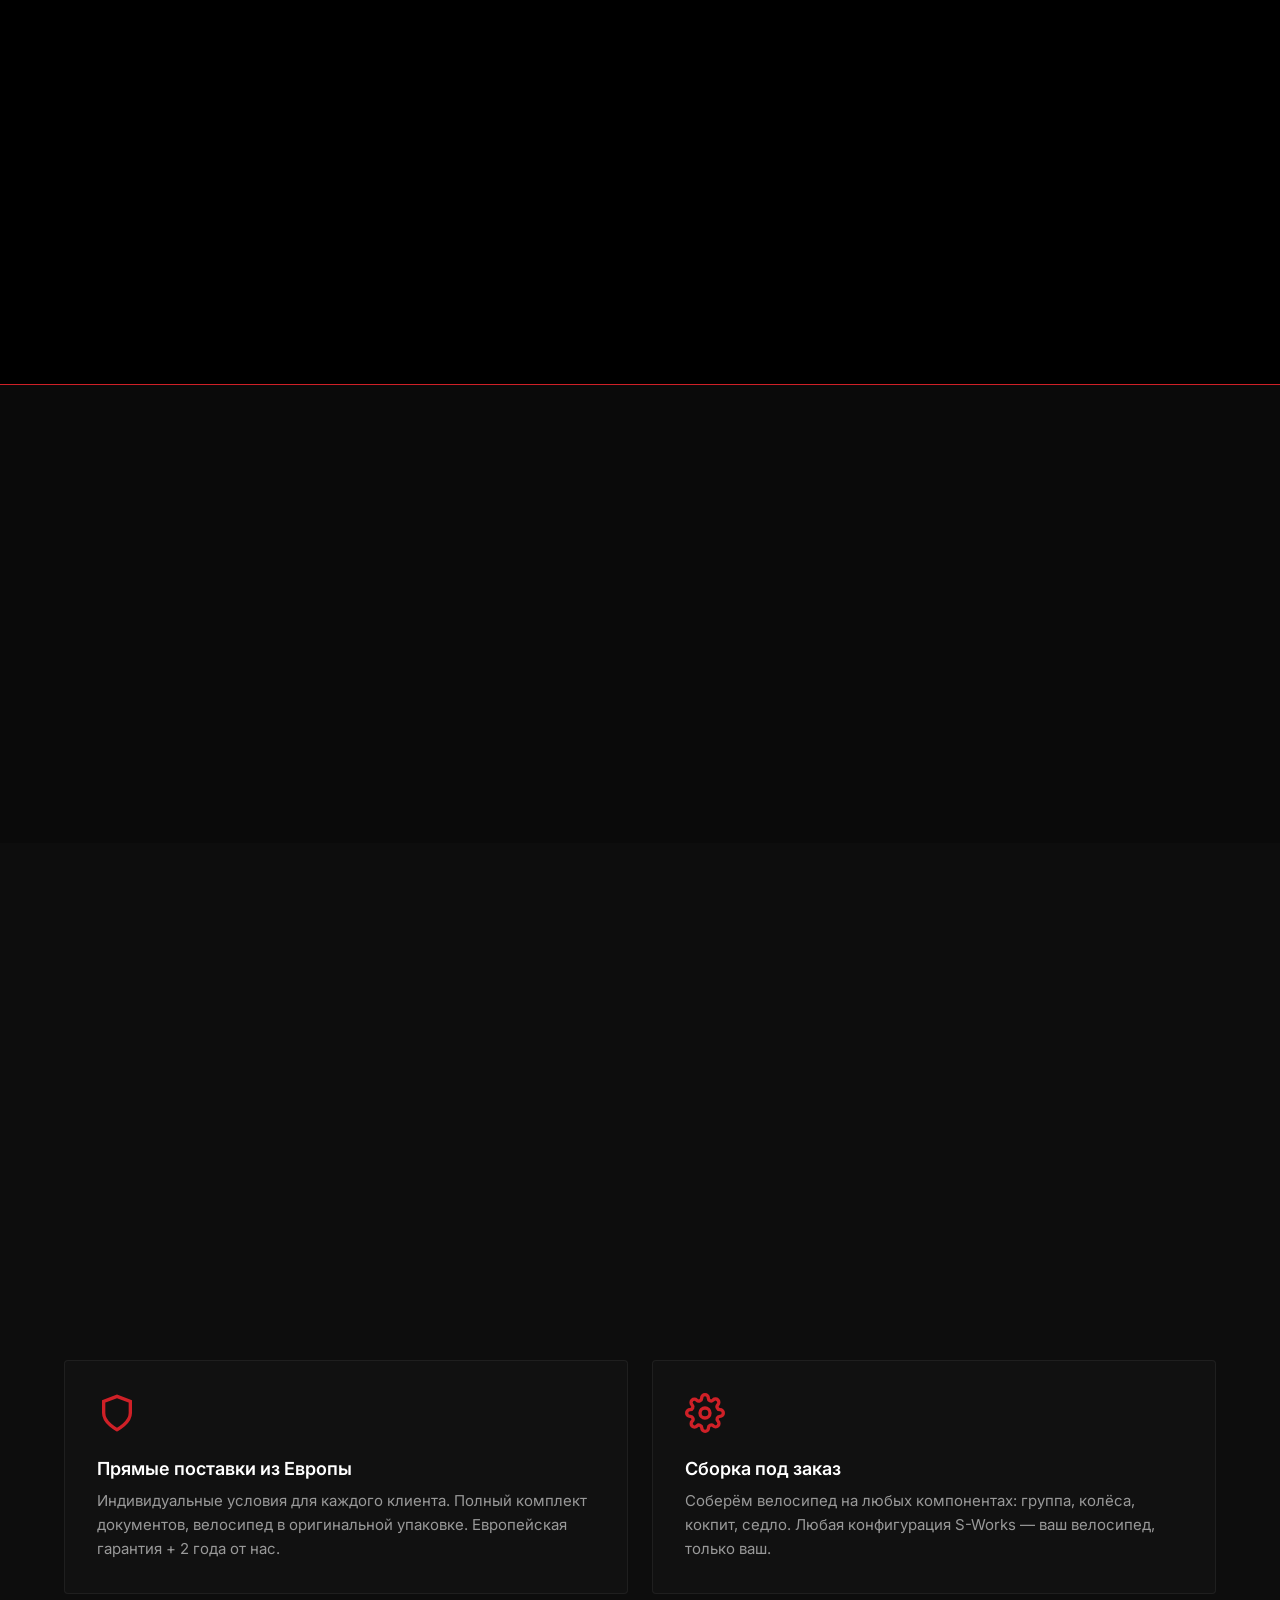
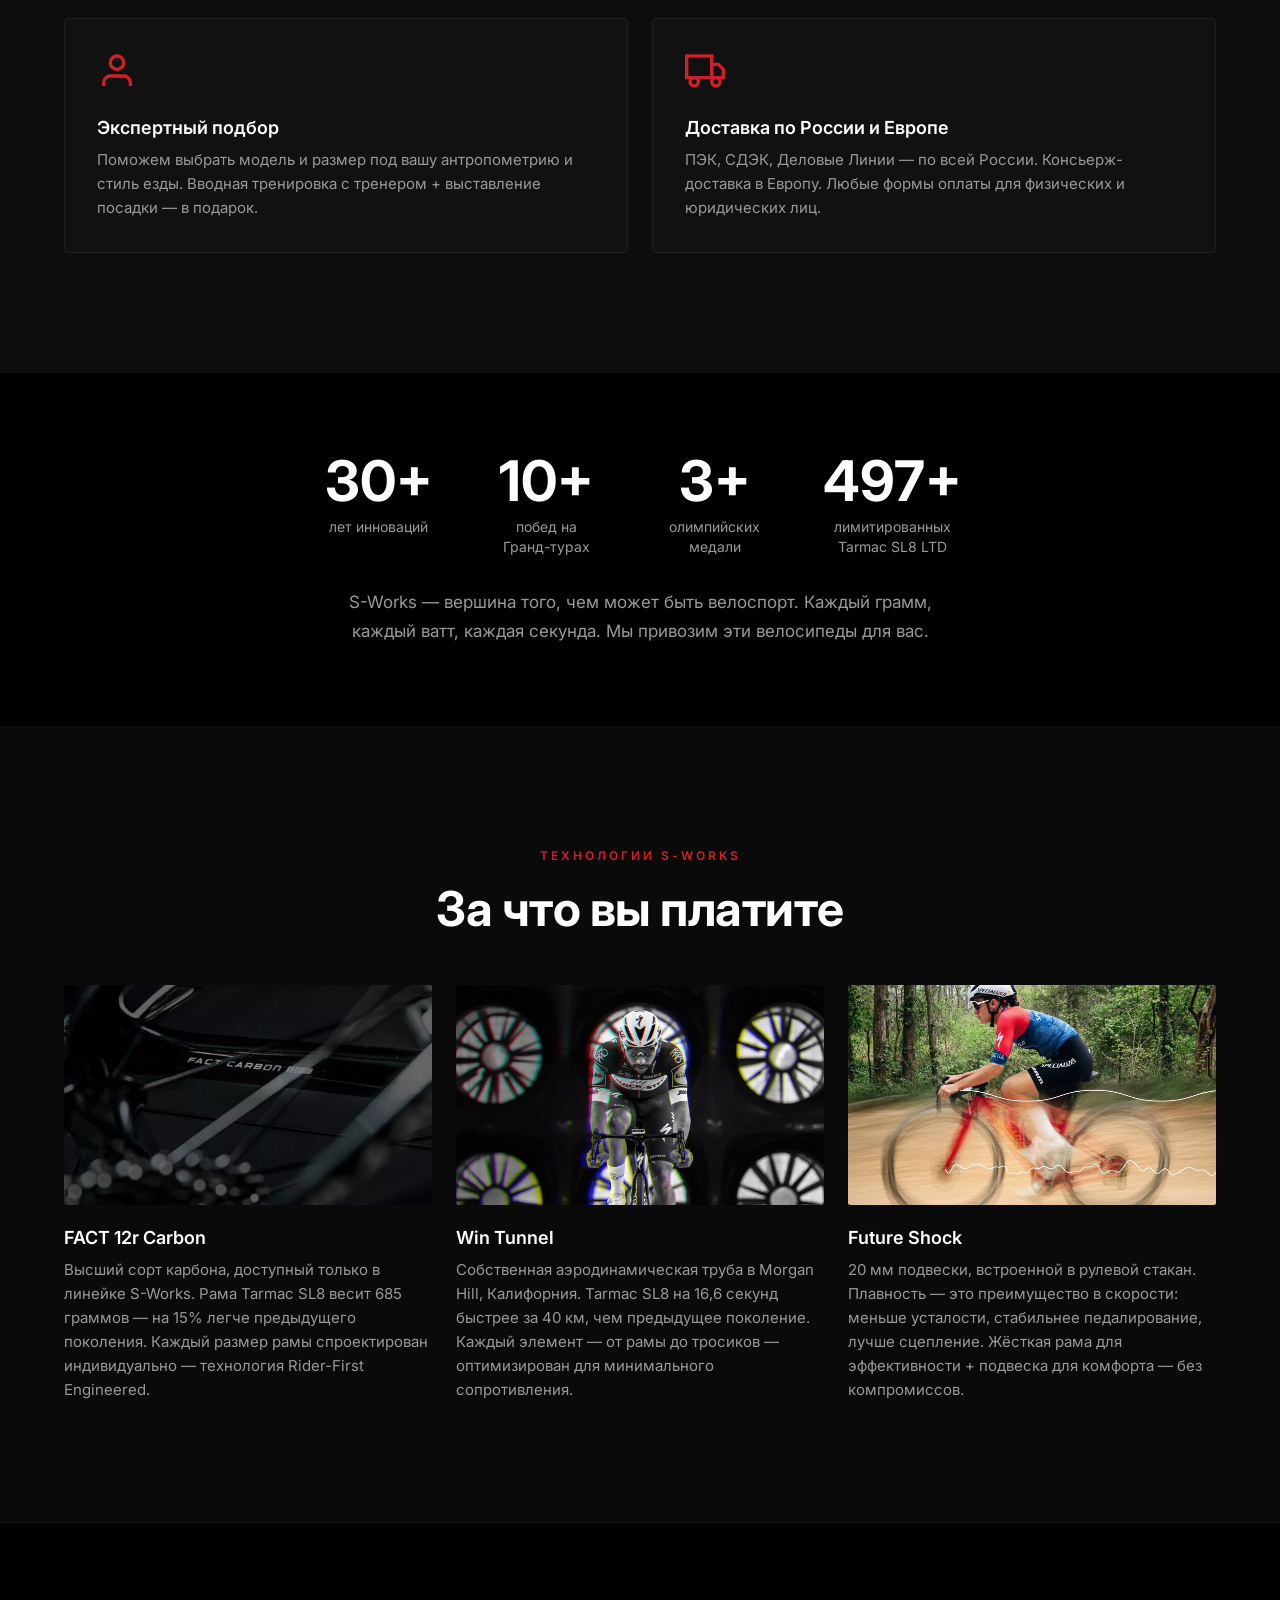
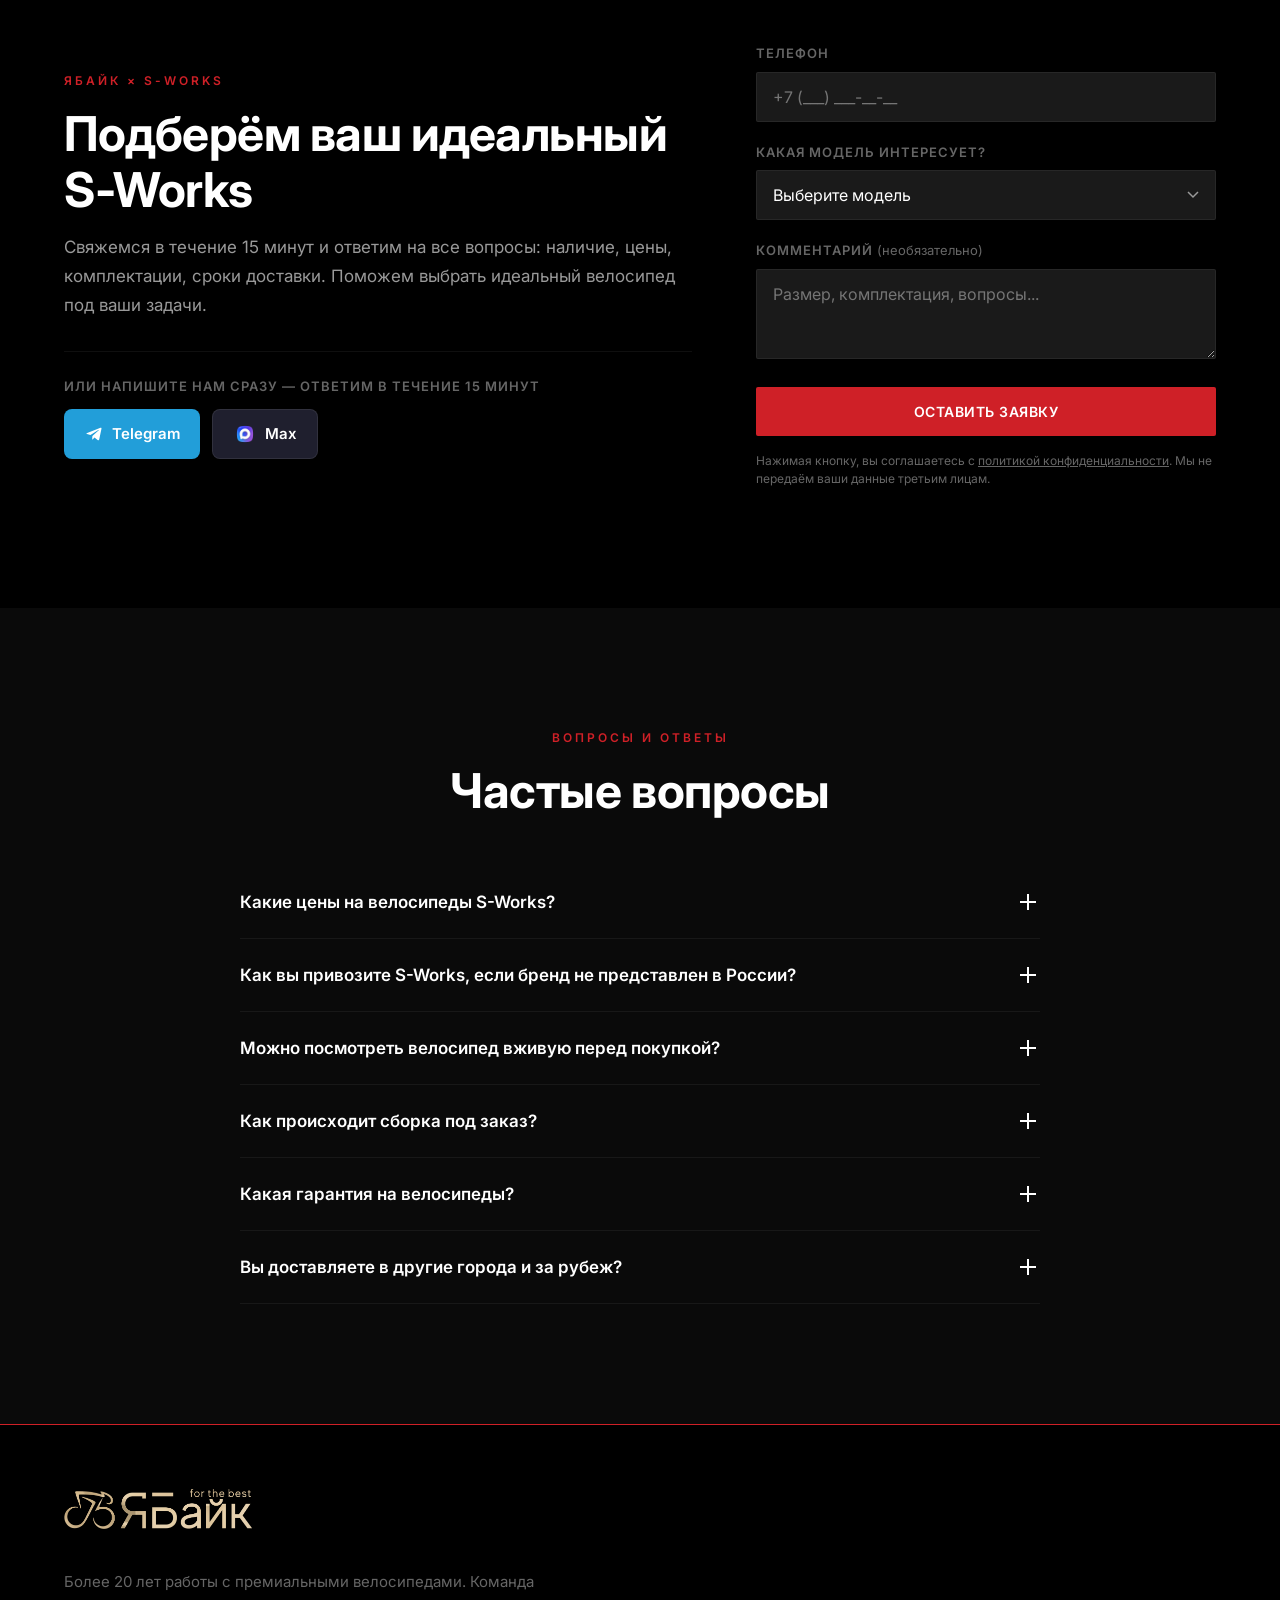
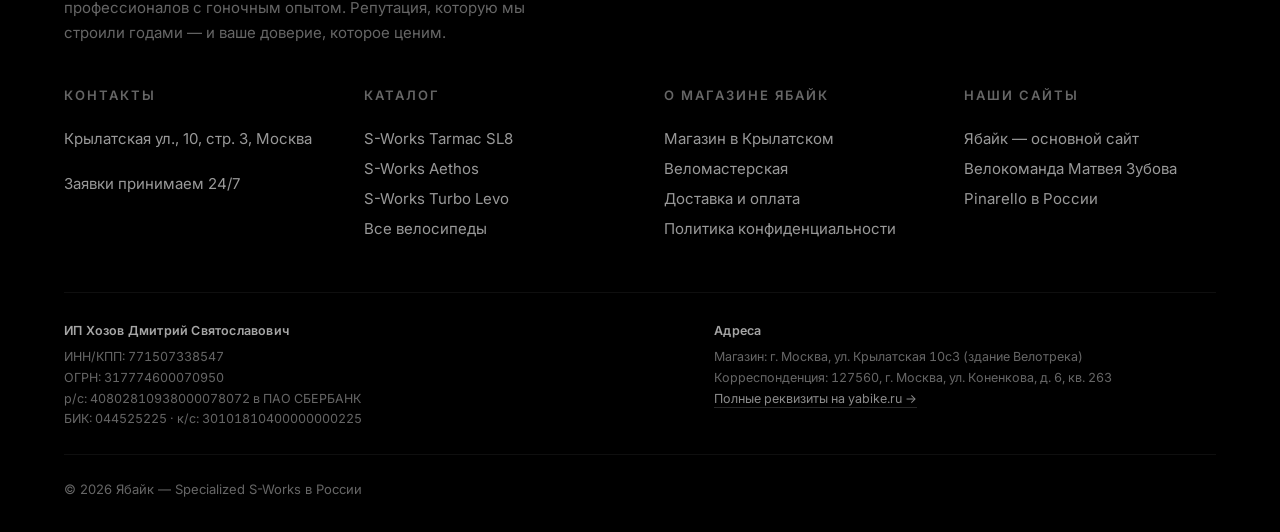
==== commit 7b81271e: "Correct Zubov Team footer link" ====
--- a/index.html
+++ b/index.html
@@ -719,7 +719,7 @@
       <div class="footer__col">
         <h4>Наши сайты</h4>
         <a href="https://yabike.ru" target="_blank" rel="noopener">Ябайк — основной сайт</a>
-        <a href="https://zybov-team.ru" target="_blank" rel="noopener">Велокоманда Матвея Зубова</a>
+        <a href="https://zubov-team.ru/" target="_blank" rel="noopener">Велокоманда Матвея Зубова</a>
         <a href="https://www.pinarello-bikes.ru/" target="_blank" rel="noopener">Pinarello в России</a>
       </div>
     </div>
